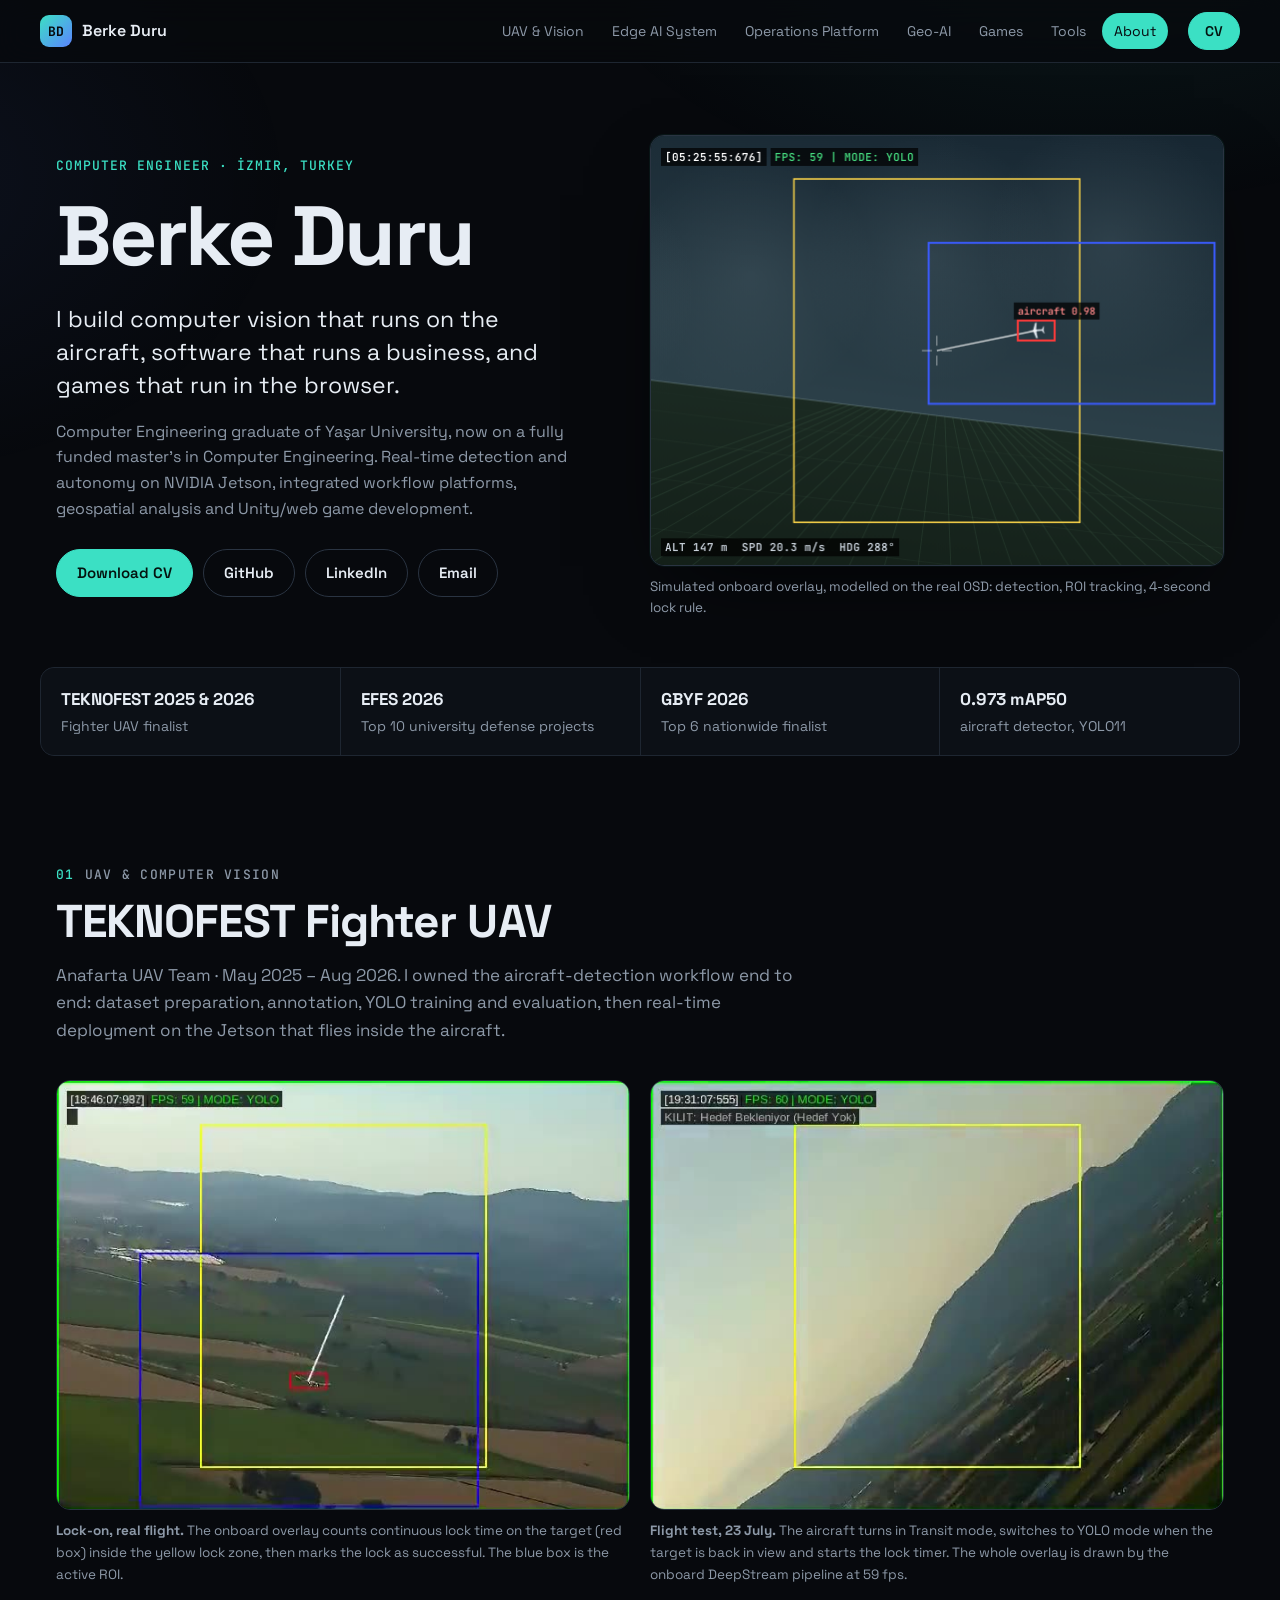
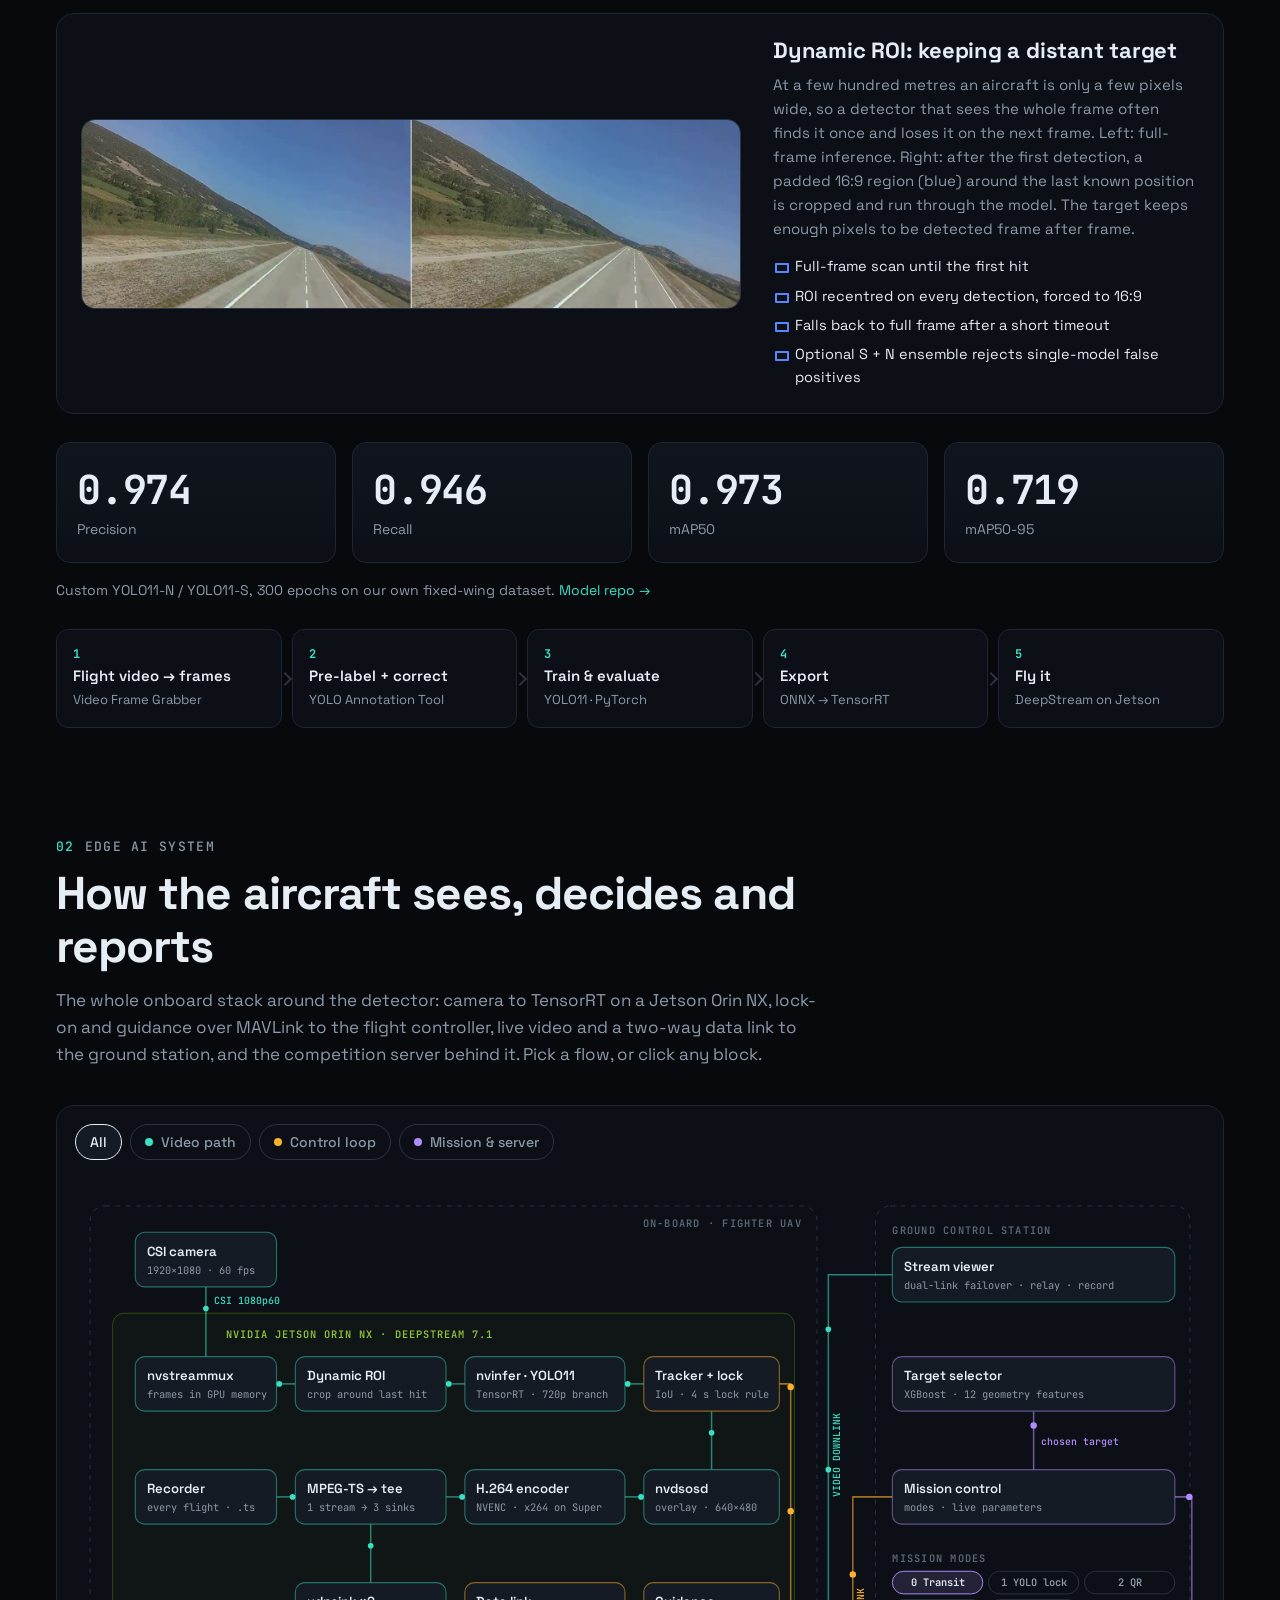
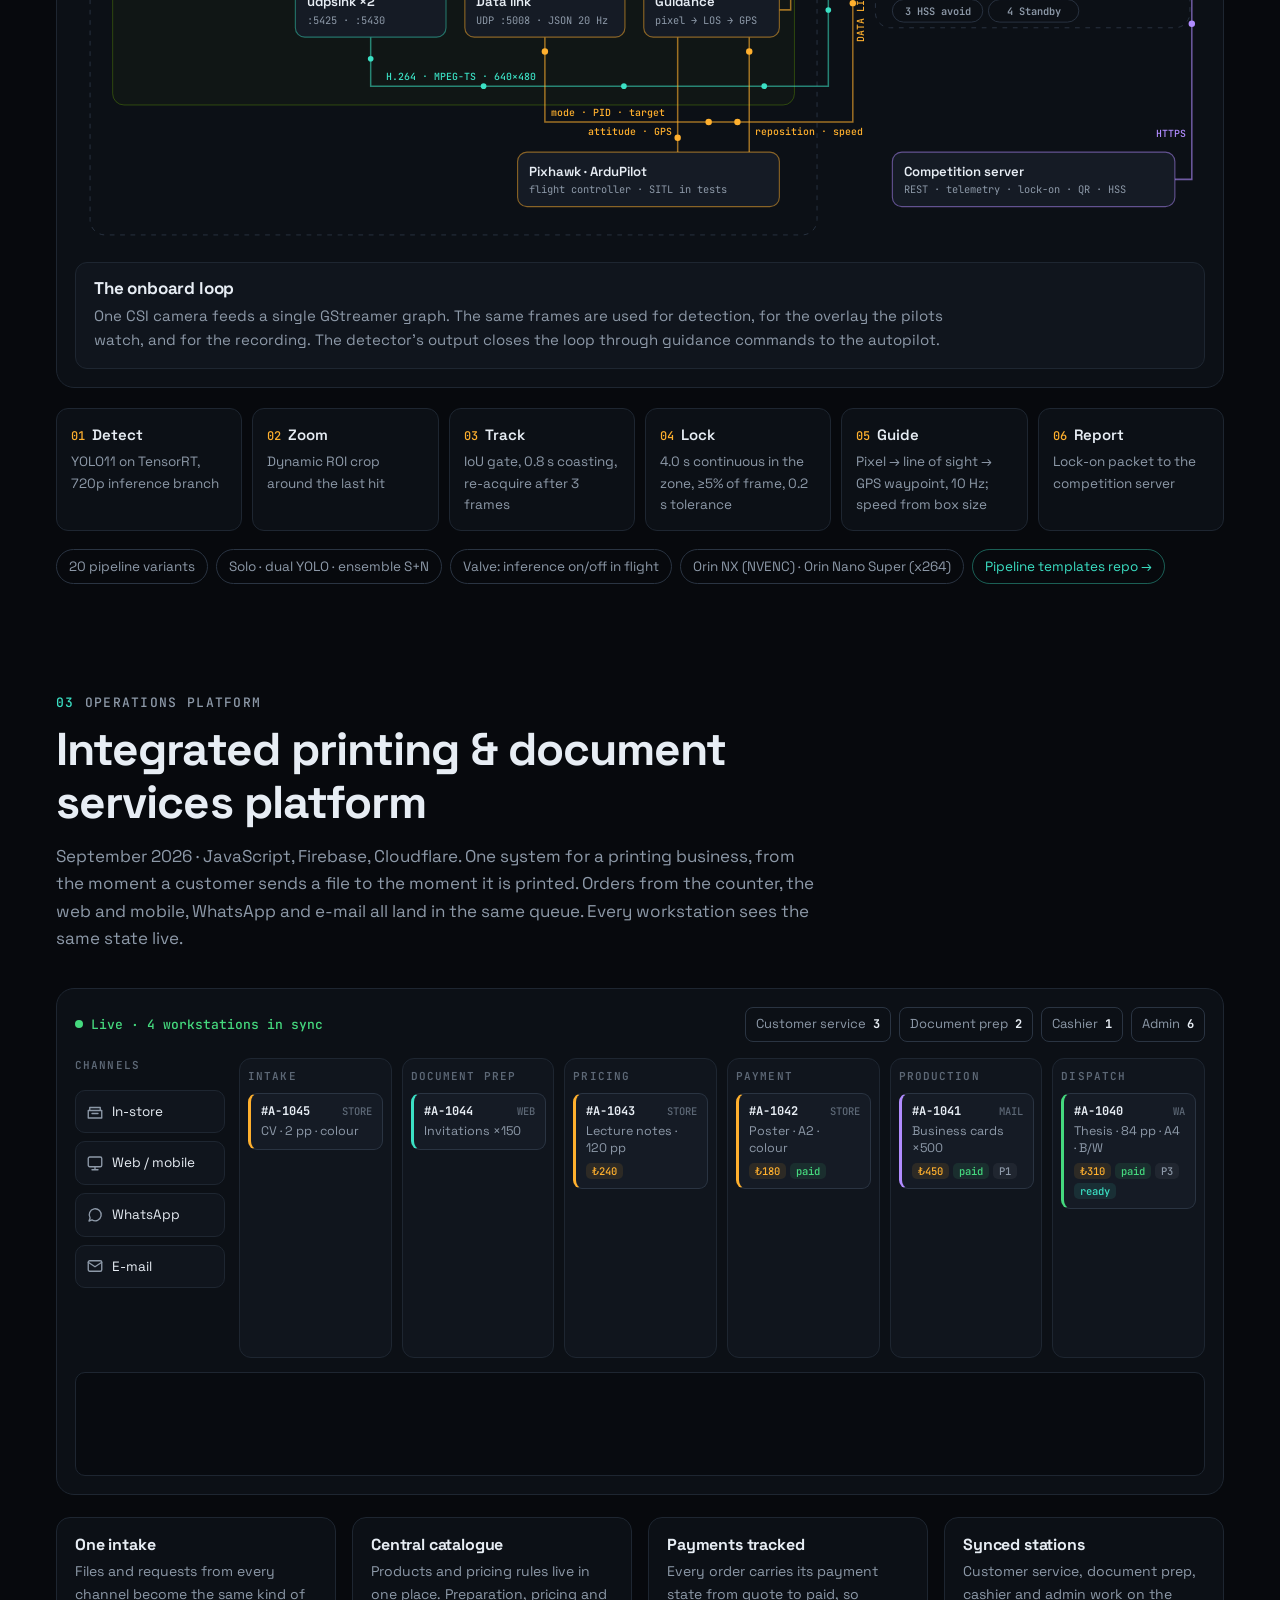
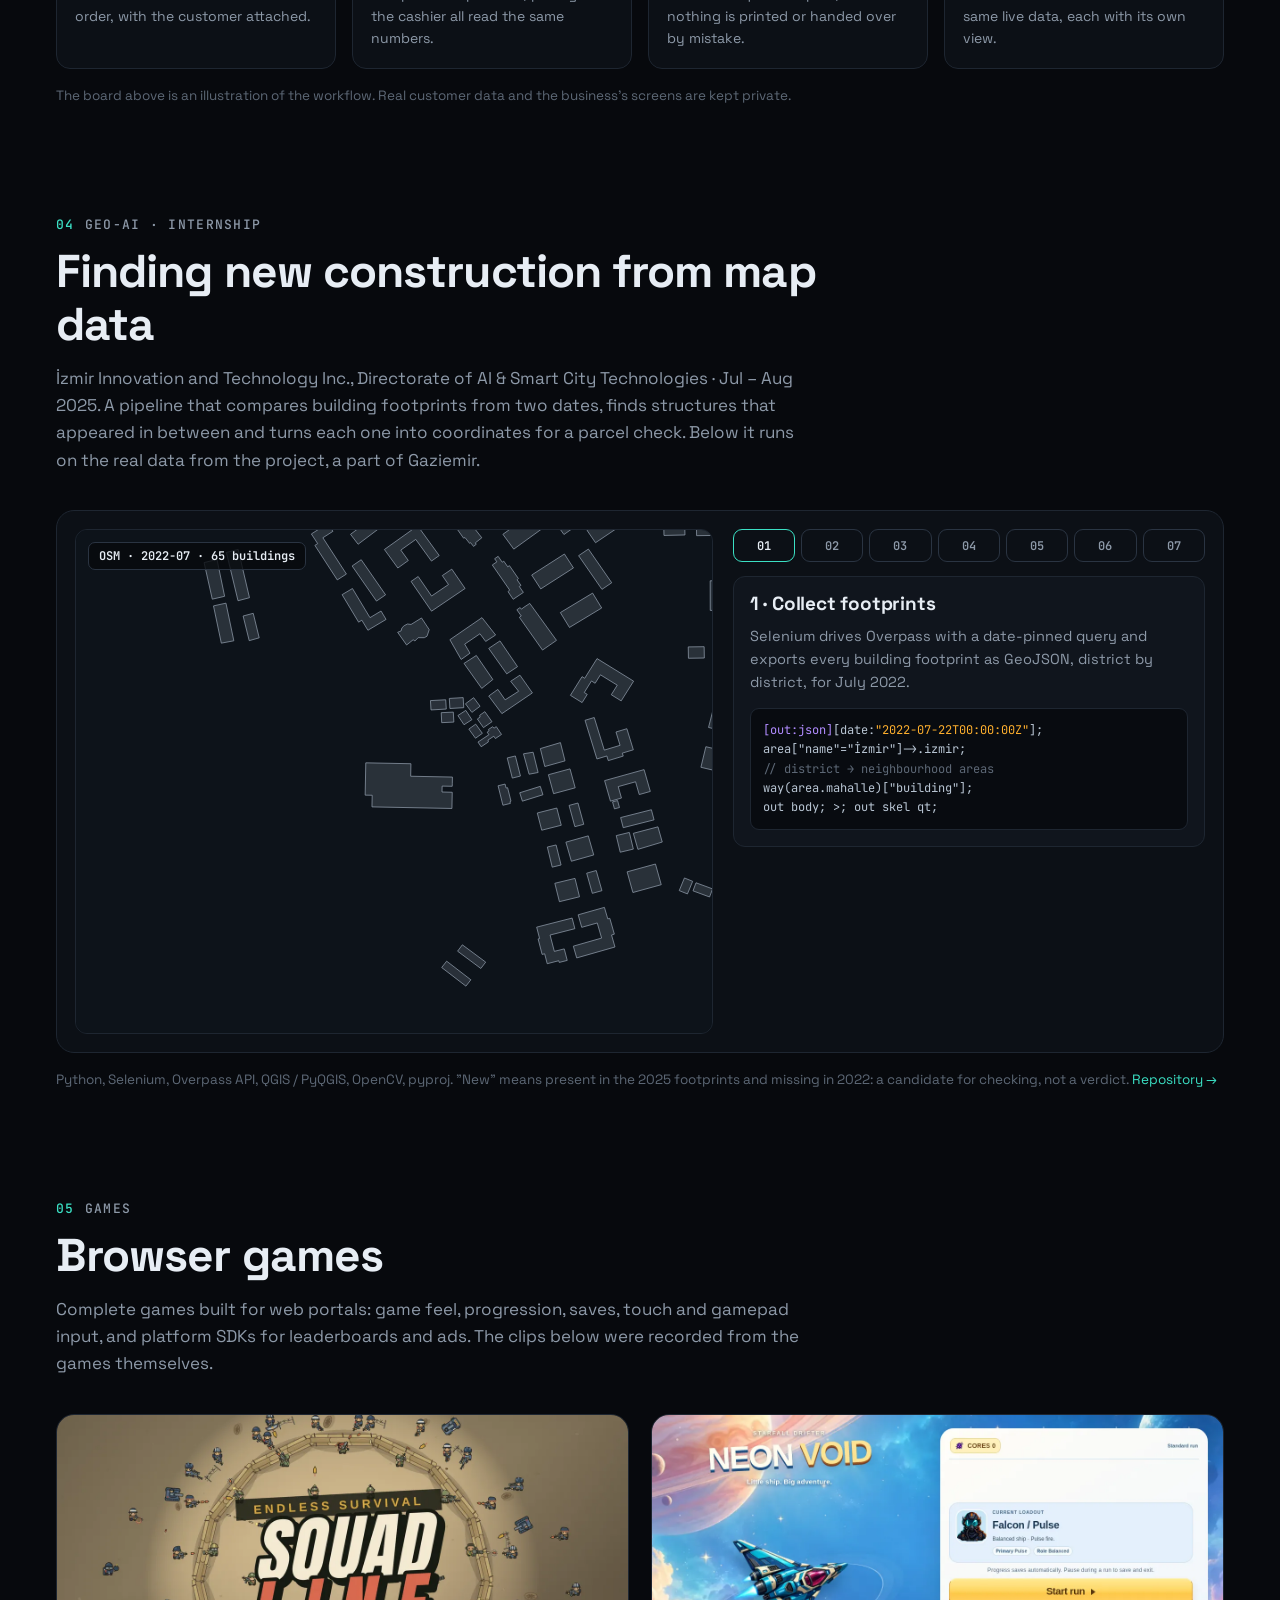
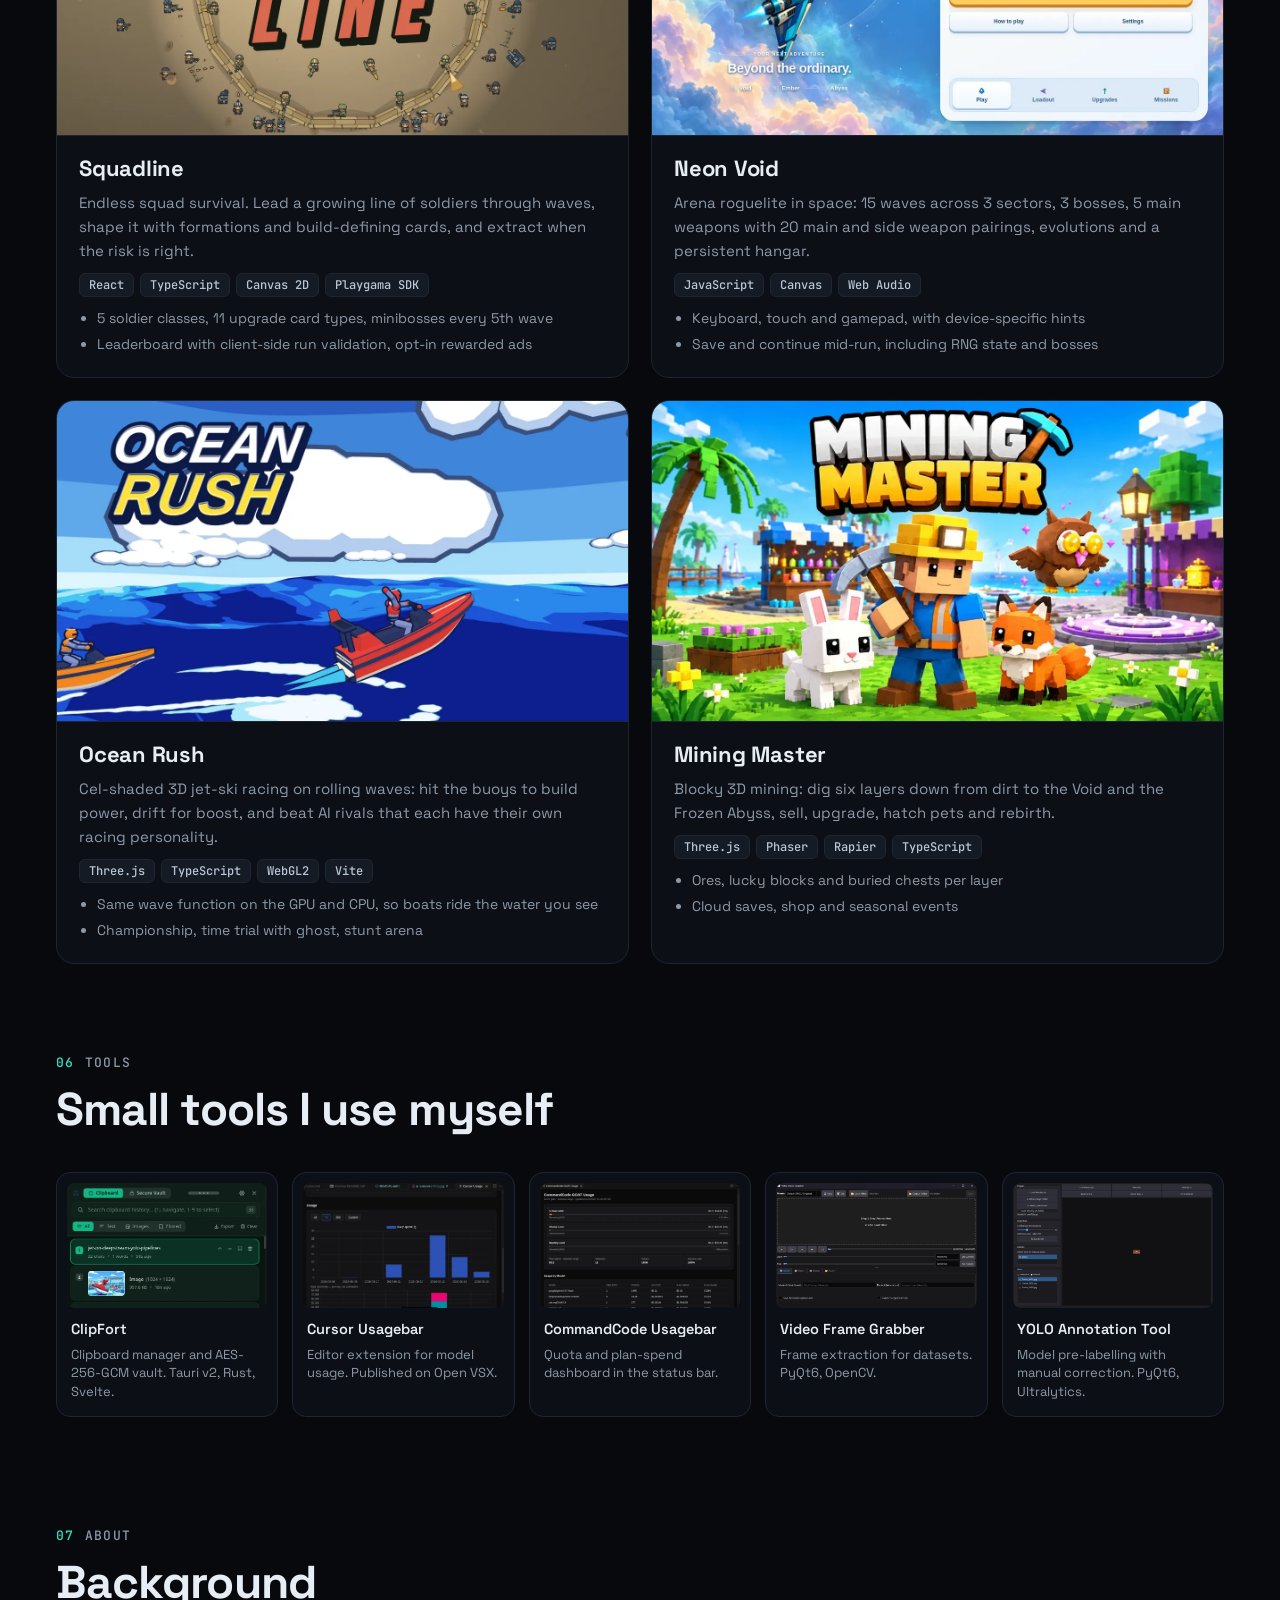
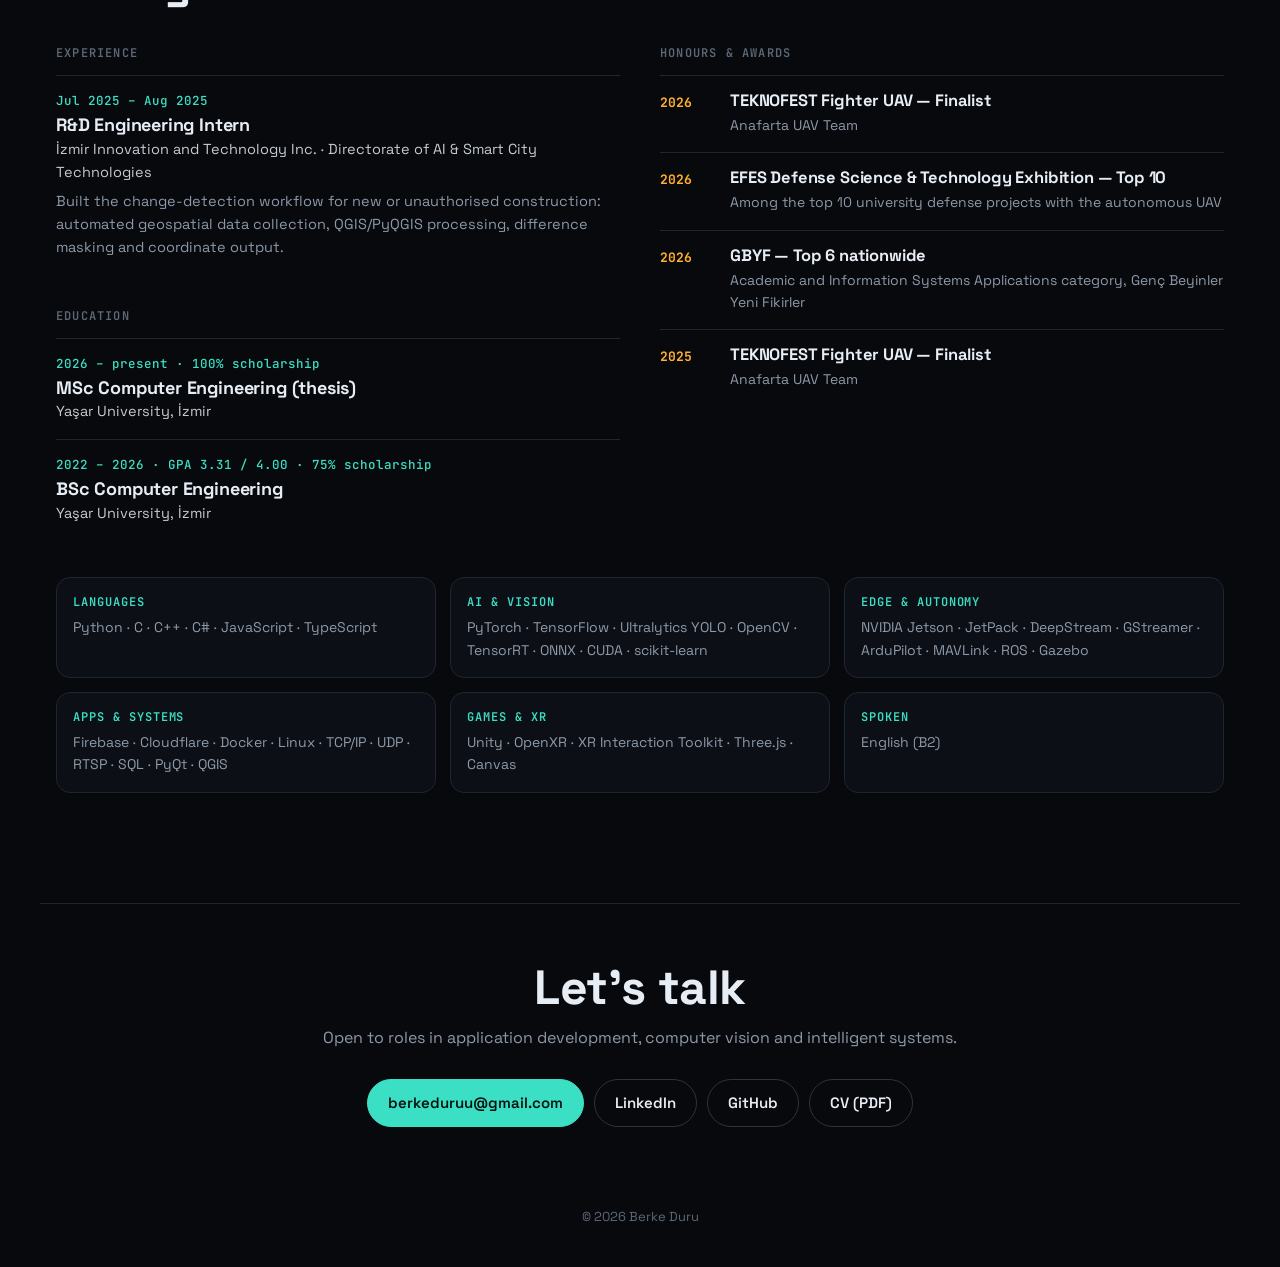
==== index.html @ 47c610d7 "Add portfolio site: UAV vision, edge AI system, operations platform, geo-AI, games Static HTML/CSS/J" ====
<!doctype html>
<html lang="en">
<head>
  <meta charset="utf-8">
  <meta name="viewport" content="width=device-width, initial-scale=1">
  <title>Berke Duru — Computer Engineer</title>
  <meta name="description" content="Portfolio of Berke Duru: computer vision and autonomous UAV systems on NVIDIA Jetson, integrated business software, geospatial AI and web games.">
  <meta property="og:title" content="Berke Duru — Computer Engineer">
  <meta property="og:description" content="Computer vision, autonomous UAV systems, integrated software and games.">
  <meta property="og:image" content="assets/img/og.jpg">
  <link rel="icon" href="assets/img/favicon.svg" type="image/svg+xml">
  <link rel="preconnect" href="https://fonts.googleapis.com">
  <link rel="preconnect" href="https://fonts.gstatic.com" crossorigin>
  <link href="https://fonts.googleapis.com/css2?family=JetBrains+Mono:wght@400;500;700&family=Space+Grotesk:wght@400;500;600;700&display=swap" rel="stylesheet">
  <link rel="stylesheet" href="css/style.css">
</head>
<body>

<header class="topbar">
  <a class="brand" href="#top" aria-label="Berke Duru, back to top"><span class="brand-mark">BD</span><span class="brand-name">Berke Duru</span></a>
  <nav class="topnav" aria-label="Sections">
    <a href="#uav">UAV &amp; Vision</a>
    <a href="#edge">Edge AI System</a>
    <a href="#ops">Operations Platform</a>
    <a href="#geo">Geo-AI</a>
    <a href="#games">Games</a>
    <a href="#tools">Tools</a>
    <a href="#about">About</a>
  </nav>
  <a class="btn btn-small" href="assets/Berke_Duru_CV.pdf" download>CV</a>
</header>

<main id="top">

  <!-- HERO -->
  <section class="hero">
    <div class="hero-text">
      <p class="eyebrow">Computer Engineer · İzmir, Turkey</p>
      <h1>Berke Duru</h1>
      <p class="lede">I build computer vision that runs on the aircraft, software that runs a business, and games that run in the browser.</p>
      <p class="hero-sub">Computer Engineering graduate of Yaşar University, now on a fully funded master's in Computer Engineering. Real-time detection and autonomy on NVIDIA Jetson, integrated workflow platforms, geospatial analysis and Unity/web game development.</p>
      <div class="hero-cta">
        <a class="btn" href="assets/Berke_Duru_CV.pdf" download>Download CV</a>
        <a class="btn btn-ghost" href="https://github.com/berkeduruu" target="_blank" rel="noopener">GitHub</a>
        <a class="btn btn-ghost" href="https://www.linkedin.com/in/berke-duru-940114347/" target="_blank" rel="noopener">LinkedIn</a>
        <a class="btn btn-ghost" href="mailto:berkeduruu@gmail.com">Email</a>
      </div>
    </div>
    <figure class="hero-hud">
      <canvas id="hud" aria-label="Animated simulation of the onboard lock-on overlay: a target aircraft is detected, tracked inside the lock zone for four seconds and confirmed."></canvas>
      <figcaption>Simulated onboard overlay, modelled on the real OSD: detection, ROI tracking, 4-second lock rule.</figcaption>
    </figure>
  </section>

  <ul class="awards-strip" aria-label="Highlights">
    <li><strong>TEKNOFEST 2025 &amp; 2026</strong><span>Fighter UAV finalist</span></li>
    <li><strong>EFES 2026</strong><span>Top 10 university defense projects</span></li>
    <li><strong>GBYF 2026</strong><span>Top 6 nationwide finalist</span></li>
    <li><strong>0.973 mAP50</strong><span>aircraft detector, YOLO11</span></li>
  </ul>

  <!-- 01 UAV -->
  <section id="uav" class="section">
    <div class="section-head">
      <p class="kicker"><span>01</span> UAV &amp; Computer Vision</p>
      <h2>TEKNOFEST Fighter UAV</h2>
      <p class="section-lede">Anafarta UAV Team · May 2025 – Aug 2026. I owned the aircraft-detection workflow end to end: dataset preparation, annotation, YOLO training and evaluation, then real-time deployment on the Jetson that flies inside the aircraft.</p>
    </div>

    <div class="video-pair">
      <figure class="media-card">
        <video class="auto-video" muted loop playsinline preload="none" poster="assets/img/lockon-1-poster.jpg">
          <source src="assets/video/lockon-1.mp4" type="video/mp4">
        </video>
        <figcaption><strong>Lock-on, real flight.</strong> The onboard overlay counts continuous lock time on the target (red box) inside the yellow lock zone, then marks the lock as successful. The blue box is the active ROI.</figcaption>
      </figure>
      <figure class="media-card">
        <video class="auto-video" muted loop playsinline preload="none" poster="assets/img/lockon-2-poster.jpg">
          <source src="assets/video/lockon-2.mp4" type="video/mp4">
        </video>
        <figcaption><strong>Flight test, 23 July.</strong> The aircraft turns in Transit mode, switches to YOLO mode when the target is back in view and starts the lock timer. The whole overlay is drawn by the onboard DeepStream pipeline at 59 fps.</figcaption>
      </figure>
    </div>

    <div class="roi-block">
      <figure class="media-card wide">
        <video class="auto-video" muted loop playsinline preload="none" poster="assets/img/roi-poster.jpg">
          <source src="assets/video/roi.mp4" type="video/mp4">
        </video>
      </figure>
      <div class="roi-text">
        <h3>Dynamic ROI: keeping a distant target</h3>
        <p>At a few hundred metres an aircraft is only a few pixels wide, so a detector that sees the whole frame often finds it once and loses it on the next frame. Left: full-frame inference. Right: after the first detection, a padded 16:9 region (blue) around the last known position is cropped and run through the model. The target keeps enough pixels to be detected frame after frame.</p>
        <ul class="ticks">
          <li>Full-frame scan until the first hit</li>
          <li>ROI recentred on every detection, forced to 16:9</li>
          <li>Falls back to full frame after a short timeout</li>
          <li>Optional S + N ensemble rejects single-model false positives</li>
        </ul>
      </div>
    </div>

    <div class="metrics">
      <div class="metric"><span class="metric-val" data-count="0.974">0.974</span><span class="metric-label">Precision</span></div>
      <div class="metric"><span class="metric-val" data-count="0.946">0.946</span><span class="metric-label">Recall</span></div>
      <div class="metric"><span class="metric-val" data-count="0.973">0.973</span><span class="metric-label">mAP50</span></div>
      <div class="metric"><span class="metric-val" data-count="0.719">0.719</span><span class="metric-label">mAP50-95</span></div>
      <p class="metric-note">Custom YOLO11-N / YOLO11-S, 300 epochs on our own fixed-wing dataset. <a href="https://github.com/berkeduruu/yolo-aircraft-detection" target="_blank" rel="noopener">Model repo →</a></p>
    </div>

    <div class="flowline" aria-label="Dataset to deployment workflow">
      <a class="flow-step" href="https://github.com/berkeduruu/Video-Frame-Grabber" target="_blank" rel="noopener"><span class="flow-n">1</span><span class="flow-t">Flight video → frames</span><span class="flow-s">Video Frame Grabber</span></a>
      <a class="flow-step" href="https://github.com/berkeduruu/yolo-annotation-tool" target="_blank" rel="noopener"><span class="flow-n">2</span><span class="flow-t">Pre-label + correct</span><span class="flow-s">YOLO Annotation Tool</span></a>
      <a class="flow-step" href="https://github.com/berkeduruu/yolo-aircraft-detection" target="_blank" rel="noopener"><span class="flow-n">3</span><span class="flow-t">Train &amp; evaluate</span><span class="flow-s">YOLO11 · PyTorch</span></a>
      <a class="flow-step" href="https://github.com/berkeduruu/yolo-aircraft-detection" target="_blank" rel="noopener"><span class="flow-n">4</span><span class="flow-t">Export</span><span class="flow-s">ONNX → TensorRT</span></a>
      <a class="flow-step" href="https://github.com/berkeduruu/jetson-deepstream-yolo-pipelines" target="_blank" rel="noopener"><span class="flow-n">5</span><span class="flow-t">Fly it</span><span class="flow-s">DeepStream on Jetson</span></a>
    </div>
  </section>

  <!-- 02 EDGE -->
  <section id="edge" class="section">
    <div class="section-head">
      <p class="kicker"><span>02</span> Edge AI System</p>
      <h2>How the aircraft sees, decides and reports</h2>
      <p class="section-lede">The whole onboard stack around the detector: camera to TensorRT on a Jetson Orin NX, lock-on and guidance over MAVLink to the flight controller, live video and a two-way data link to the ground station, and the competition server behind it. Pick a flow, or click any block.</p>
    </div>

    <div class="arch">
      <div class="arch-tabs" role="tablist" aria-label="Highlight a flow">
        <button role="tab" class="is-active" data-flow="all">All</button>
        <button role="tab" data-flow="video"><i class="dot dot-video"></i>Video path</button>
        <button role="tab" data-flow="control"><i class="dot dot-control"></i>Control loop</button>
        <button role="tab" data-flow="mission"><i class="dot dot-mission"></i>Mission &amp; server</button>
      </div>
      <div class="arch-scroll">
        <svg id="arch-svg" viewBox="0 0 1200 720" role="img" aria-label="System architecture diagram of the onboard and ground software"></svg>
      </div>
      <div class="arch-info" aria-live="polite">
        <h3 id="arch-info-title">The onboard loop</h3>
        <p id="arch-info-body">One CSI camera feeds a single GStreamer graph. The same frames are used for detection, for the overlay the pilots watch, and for the recording. The detector's output closes the loop through guidance commands to the autopilot.</p>
      </div>
    </div>

    <ol class="lock-steps">
      <li><span>Detect</span>YOLO11 on TensorRT, 720p inference branch</li>
      <li><span>Zoom</span>Dynamic ROI crop around the last hit</li>
      <li><span>Track</span>IoU gate, 0.8 s coasting, re-acquire after 3 frames</li>
      <li><span>Lock</span>4.0 s continuous in the zone, ≥5% of frame, 0.2 s tolerance</li>
      <li><span>Guide</span>Pixel → line of sight → GPS waypoint, 10 Hz; speed from box size</li>
      <li><span>Report</span>Lock-on packet to the competition server</li>
    </ol>

    <div class="pill-row">
      <span class="pill">20 pipeline variants</span>
      <span class="pill">Solo · dual YOLO · ensemble S+N</span>
      <span class="pill">Valve: inference on/off in flight</span>
      <span class="pill">Orin NX (NVENC) · Orin Nano Super (x264)</span>
      <a class="pill pill-link" href="https://github.com/berkeduruu/jetson-deepstream-yolo-pipelines" target="_blank" rel="noopener">Pipeline templates repo →</a>
    </div>
  </section>

  <!-- 03 OPS -->
  <section id="ops" class="section">
    <div class="section-head">
      <p class="kicker"><span>03</span> Operations Platform</p>
      <h2>Integrated printing &amp; document services platform</h2>
      <p class="section-lede">September 2026 · JavaScript, Firebase, Cloudflare. One system for a printing business, from the moment a customer sends a file to the moment it is printed. Orders from the counter, the web and mobile, WhatsApp and e-mail all land in the same queue. Every workstation sees the same state live.</p>
    </div>

    <div class="ops" id="ops-board">
      <div class="ops-top">
        <div class="ops-live"><i></i>Live · 4 workstations in sync</div>
        <div class="ops-roles">
          <span data-role="service">Customer service <b>0</b></span>
          <span data-role="prep">Document prep <b>0</b></span>
          <span data-role="cashier">Cashier <b>0</b></span>
          <span data-role="admin">Admin <b>0</b></span>
        </div>
      </div>
      <div class="ops-body">
        <div class="ops-channels">
          <p class="ops-col-title">Channels</p>
          <div class="ops-ch" data-ch="counter"><svg viewBox="0 0 24 24" aria-hidden="true"><path d="M3 10h18v10H3zM5 10V6h14v4M8 14h8"/></svg>In-store</div>
          <div class="ops-ch" data-ch="web"><svg viewBox="0 0 24 24" aria-hidden="true"><rect x="3" y="4" width="18" height="13" rx="2"/><path d="M8 21h8M12 17v4"/></svg>Web / mobile</div>
          <div class="ops-ch" data-ch="whatsapp"><svg viewBox="0 0 24 24" aria-hidden="true"><path d="M4 20l1.5-4A8 8 0 1 1 8 18.5z"/></svg>WhatsApp</div>
          <div class="ops-ch" data-ch="email"><svg viewBox="0 0 24 24" aria-hidden="true"><rect x="3" y="5" width="18" height="14" rx="2"/><path d="M3 7l9 6 9-6"/></svg>E-mail</div>
        </div>
        <div class="ops-lanes-scroll">
          <div class="ops-lanes">
            <div class="ops-lane"><p class="ops-col-title">Intake</p><div class="ops-stack"></div></div>
            <div class="ops-lane"><p class="ops-col-title">Document prep</p><div class="ops-stack"></div></div>
            <div class="ops-lane"><p class="ops-col-title">Pricing</p><div class="ops-stack"></div></div>
            <div class="ops-lane"><p class="ops-col-title">Payment</p><div class="ops-stack"></div></div>
            <div class="ops-lane"><p class="ops-col-title">Production</p><div class="ops-stack"></div></div>
            <div class="ops-lane"><p class="ops-col-title">Dispatch</p><div class="ops-stack"></div></div>
          </div>
        </div>
      </div>
      <ul class="ops-log" aria-live="off"></ul>
    </div>

    <div class="feature-grid">
      <div><h3>One intake</h3><p>Files and requests from every channel become the same kind of order, with the customer attached.</p></div>
      <div><h3>Central catalogue</h3><p>Products and pricing rules live in one place. Preparation, pricing and the cashier all read the same numbers.</p></div>
      <div><h3>Payments tracked</h3><p>Every order carries its payment state from quote to paid, so nothing is printed or handed over by mistake.</p></div>
      <div><h3>Synced stations</h3><p>Customer service, document prep, cashier and admin work on the same live data, each with its own view.</p></div>
    </div>
    <p class="fine">The board above is an illustration of the workflow. Real customer data and the business's screens are kept private.</p>
  </section>

  <!-- 04 GEO -->
  <section id="geo" class="section">
    <div class="section-head">
      <p class="kicker"><span>04</span> Geo-AI · Internship</p>
      <h2>Finding new construction from map data</h2>
      <p class="section-lede">İzmir Innovation and Technology Inc., Directorate of AI &amp; Smart City Technologies · Jul – Aug 2025. A pipeline that compares building footprints from two dates, finds structures that appeared in between and turns each one into coordinates for a parcel check. Below it runs on the real data from the project, a part of Gaziemir.</p>
    </div>

    <div class="geo" id="geo-viz">
      <div class="geo-stage">
        <svg id="geo-svg" viewBox="0 0 1000 791" role="img" aria-label="Animated walkthrough of the change detection pipeline on Gaziemir building footprints from 2022 and 2025"></svg>
        <div class="geo-badge" id="geo-badge">OSM · 2022-07</div>
      </div>
      <div class="geo-side">
        <ol class="geo-steps" id="geo-steps"></ol>
        <div class="geo-panel">
          <h3 id="geo-title"></h3>
          <p id="geo-text"></p>
          <pre id="geo-code"></pre>
        </div>
      </div>
    </div>
    <p class="fine">Python, Selenium, Overpass API, QGIS / PyQGIS, OpenCV, pyproj. "New" means present in the 2025 footprints and missing in 2022: a candidate for checking, not a verdict. <a href="https://github.com/berkeduruu/Kacak-Yapi-Izmir" target="_blank" rel="noopener">Repository →</a></p>
  </section>

  <!-- 05 GAMES -->
  <section id="games" class="section">
    <div class="section-head">
      <p class="kicker"><span>05</span> Games</p>
      <h2>Browser games</h2>
      <p class="section-lede">Complete games built for web portals: game feel, progression, saves, touch and gamepad input, and platform SDKs for leaderboards and ads. The clips below were recorded from the games themselves.</p>
    </div>

    <div class="games">
      <article class="game">
        <video class="auto-video" muted loop playsinline preload="none" poster="assets/img/game-squadline.webp"><source src="assets/video/game-squadline.mp4" type="video/mp4"></video>
        <div class="game-body">
          <h3>Squadline</h3>
          <p>Endless squad survival. Lead a growing line of soldiers through waves, shape it with formations and build-defining cards, and extract when the risk is right.</p>
          <ul class="chips"><li>React</li><li>TypeScript</li><li>Canvas 2D</li><li>Playgama SDK</li></ul>
          <ul class="game-points"><li>5 soldier classes, 11 upgrade card types, minibosses every 5th wave</li><li>Leaderboard with client-side run validation, opt-in rewarded ads</li></ul>
        </div>
      </article>
      <article class="game">
        <video class="auto-video" muted loop playsinline preload="none" poster="assets/img/game-neonvoid.webp"><source src="assets/video/game-neonvoid.mp4" type="video/mp4"></video>
        <div class="game-body">
          <h3>Neon Void</h3>
          <p>Arena roguelite in space: 15 waves across 3 sectors, 3 bosses, 5 main weapons with 20 main and side weapon pairings, evolutions and a persistent hangar.</p>
          <ul class="chips"><li>JavaScript</li><li>Canvas</li><li>Web Audio</li></ul>
          <ul class="game-points"><li>Keyboard, touch and gamepad, with device-specific hints</li><li>Save and continue mid-run, including RNG state and bosses</li></ul>
        </div>
      </article>
      <article class="game">
        <video class="auto-video" muted loop playsinline preload="none" poster="assets/img/game-jetrush.webp"><source src="assets/video/game-jetrush.mp4" type="video/mp4"></video>
        <div class="game-body">
          <h3>Ocean Rush</h3>
          <p>Cel-shaded 3D jet-ski racing on rolling waves: hit the buoys to build power, drift for boost, and beat AI rivals that each have their own racing personality.</p>
          <ul class="chips"><li>Three.js</li><li>TypeScript</li><li>WebGL2</li><li>Vite</li></ul>
          <ul class="game-points"><li>Same wave function on the GPU and CPU, so boats ride the water you see</li><li>Championship, time trial with ghost, stunt arena</li></ul>
        </div>
      </article>
      <article class="game">
        <video class="auto-video" muted loop playsinline preload="none" poster="assets/img/game-mining.webp"><source src="assets/video/game-mining.mp4" type="video/mp4"></video>
        <div class="game-body">
          <h3>Mining Master</h3>
          <p>Blocky 3D mining: dig six layers down from dirt to the Void and the Frozen Abyss, sell, upgrade, hatch pets and rebirth.</p>
          <ul class="chips"><li>Three.js</li><li>Phaser</li><li>Rapier</li><li>TypeScript</li></ul>
          <ul class="game-points"><li>Ores, lucky blocks and buried chests per layer</li><li>Cloud saves, shop and seasonal events</li></ul>
        </div>
      </article>
    </div>
  </section>

  <!-- 06 TOOLS -->
  <section id="tools" class="section section-tight">
    <div class="section-head">
      <p class="kicker"><span>06</span> Tools</p>
      <h2>Small tools I use myself</h2>
    </div>
    <div class="tools">
      <a class="tool" href="https://github.com/berkeduruu/clipfort" target="_blank" rel="noopener"><img src="assets/img/tool-clipfort.webp" alt="ClipFort clipboard history window" loading="lazy" width="518" height="457"><span class="tool-name">ClipFort</span><span class="tool-desc">Clipboard manager and AES-256-GCM vault. Tauri v2, Rust, Svelte.</span></a>
      <a class="tool" href="https://github.com/berkeduruu/Cursor-Usagebar" target="_blank" rel="noopener"><img src="assets/img/tool-cursor.webp" alt="Cursor Usagebar dashboard charts" loading="lazy" width="858" height="740"><span class="tool-name">Cursor Usagebar</span><span class="tool-desc">Editor extension for model usage. Published on Open VSX.</span></a>
      <a class="tool" href="https://github.com/berkeduruu/CommandCode-Usagebar" target="_blank" rel="noopener"><img src="assets/img/tool-commandcode.webp" alt="CommandCode Usagebar dashboard" loading="lazy" width="1024" height="753"><span class="tool-name">CommandCode Usagebar</span><span class="tool-desc">Quota and plan-spend dashboard in the status bar.</span></a>
      <a class="tool" href="https://github.com/berkeduruu/Video-Frame-Grabber" target="_blank" rel="noopener"><img src="assets/img/tool-framegrabber.webp" alt="Video Frame Grabber application window" loading="lazy" width="1271" height="1067"><span class="tool-name">Video Frame Grabber</span><span class="tool-desc">Frame extraction for datasets. PyQt6, OpenCV.</span></a>
      <a class="tool" href="https://github.com/berkeduruu/yolo-annotation-tool" target="_blank" rel="noopener"><img src="assets/img/tool-annotator.webp" alt="YOLO Annotation Tool interface" loading="lazy" width="1280" height="820"><span class="tool-name">YOLO Annotation Tool</span><span class="tool-desc">Model pre-labelling with manual correction. PyQt6, Ultralytics.</span></a>
    </div>
  </section>

  <!-- 07 ABOUT -->
  <section id="about" class="section">
    <div class="section-head">
      <p class="kicker"><span>07</span> About</p>
      <h2>Background</h2>
    </div>
    <div class="about-grid">
      <div class="about-col">
        <h3 class="col-title">Experience</h3>
        <div class="entry">
          <p class="entry-meta">Jul 2025 – Aug 2025</p>
          <h4>R&amp;D Engineering Intern</h4>
          <p class="entry-org">İzmir Innovation and Technology Inc. · Directorate of AI &amp; Smart City Technologies</p>
          <p>Built the change-detection workflow for new or unauthorised construction: automated geospatial data collection, QGIS/PyQGIS processing, difference masking and coordinate output.</p>
        </div>
        <h3 class="col-title">Education</h3>
        <div class="entry">
          <p class="entry-meta">2026 – present · 100% scholarship</p>
          <h4>MSc Computer Engineering (thesis)</h4>
          <p class="entry-org">Yaşar University, İzmir</p>
        </div>
        <div class="entry">
          <p class="entry-meta">2022 – 2026 · GPA 3.31 / 4.00 · 75% scholarship</p>
          <h4>BSc Computer Engineering</h4>
          <p class="entry-org">Yaşar University, İzmir</p>
        </div>
      </div>
      <div class="about-col">
        <h3 class="col-title">Honours &amp; awards</h3>
        <ol class="timeline">
          <li><span class="tl-year">2026</span><div><h4>TEKNOFEST Fighter UAV — Finalist</h4><p>Anafarta UAV Team</p></div></li>
          <li><span class="tl-year">2026</span><div><h4>EFES Defense Science &amp; Technology Exhibition — Top 10</h4><p>Among the top 10 university defense projects with the autonomous UAV</p></div></li>
          <li><span class="tl-year">2026</span><div><h4>GBYF — Top 6 nationwide</h4><p>Academic and Information Systems Applications category, Genç Beyinler Yeni Fikirler</p></div></li>
          <li><span class="tl-year">2025</span><div><h4>TEKNOFEST Fighter UAV — Finalist</h4><p>Anafarta UAV Team</p></div></li>
        </ol>
      </div>
    </div>
    <div class="skills">
      <div><h4>Languages</h4><p>Python · C · C++ · C# · JavaScript · TypeScript</p></div>
      <div><h4>AI &amp; vision</h4><p>PyTorch · TensorFlow · Ultralytics YOLO · OpenCV · TensorRT · ONNX · CUDA · scikit-learn</p></div>
      <div><h4>Edge &amp; autonomy</h4><p>NVIDIA Jetson · JetPack · DeepStream · GStreamer · ArduPilot · MAVLink · ROS · Gazebo</p></div>
      <div><h4>Apps &amp; systems</h4><p>Firebase · Cloudflare · Docker · Linux · TCP/IP · UDP · RTSP · SQL · PyQt · QGIS</p></div>
      <div><h4>Games &amp; XR</h4><p>Unity · OpenXR · XR Interaction Toolkit · Three.js · Canvas</p></div>
      <div><h4>Spoken</h4><p>English (B2)</p></div>
    </div>
  </section>

  <section class="contact" id="contact">
    <h2>Let's talk</h2>
    <p>Open to roles in application development, computer vision and intelligent systems.</p>
    <div class="hero-cta">
      <a class="btn" href="mailto:berkeduruu@gmail.com">berkeduruu@gmail.com</a>
      <a class="btn btn-ghost" href="https://www.linkedin.com/in/berke-duru-940114347/" target="_blank" rel="noopener">LinkedIn</a>
      <a class="btn btn-ghost" href="https://github.com/berkeduruu" target="_blank" rel="noopener">GitHub</a>
      <a class="btn btn-ghost" href="assets/Berke_Duru_CV.pdf" download>CV (PDF)</a>
    </div>
  </section>
</main>

<footer class="footer">© 2026 Berke Duru</footer>

<script src="js/main.js" defer></script>
<script src="js/hud.js" defer></script>
<script src="js/arch.js" defer></script>
<script src="js/ops.js" defer></script>
<script src="js/geo.js" defer></script>
</body>
</html>
---- css/style.css ----
:root {
  --bg: #07090d;
  --bg-2: #0c1016;
  --panel: #10151d;
  --panel-2: #151b25;
  --line: #1e2631;
  --line-2: #2a3442;
  --text: #e7edf4;
  --muted: #8d99a8;
  --dim: #5d6876;
  --cyan: #3be0c4;
  --amber: #ffb02e;
  --red: #ff4d5e;
  --blue: #5b84ff;
  --green: #45d97e;
  --violet: #b18cff;
  --radius: 14px;
  --maxw: 1200px;
  --font: "Space Grotesk", system-ui, -apple-system, "Segoe UI", sans-serif;
  --mono: "JetBrains Mono", ui-monospace, SFMono-Regular, Menlo, monospace;
}

* { box-sizing: border-box; }
html { scroll-behavior: smooth; scroll-padding-top: 76px; }
body {
  margin: 0;
  background: var(--bg);
  color: var(--text);
  font: 16px/1.6 var(--font);
  -webkit-font-smoothing: antialiased;
  overflow-x: hidden;
}
body::before {
  content: "";
  position: fixed;
  inset: 0;
  pointer-events: none;
  background:
    radial-gradient(900px 500px at 85% -10%, rgba(59, 224, 196, .08), transparent 60%),
    radial-gradient(700px 500px at -10% 20%, rgba(91, 132, 255, .07), transparent 60%);
  z-index: -1;
}
img, video, canvas, svg { display: block; max-width: 100%; }
a { color: var(--cyan); text-decoration: none; }
a:hover { text-decoration: underline; }
h1, h2, h3, h4 { margin: 0; line-height: 1.15; letter-spacing: -.01em; }
p { margin: 0; }
:focus-visible { outline: 2px solid var(--cyan); outline-offset: 3px; border-radius: 6px; }

/* ---------- top bar ---------- */
.topbar {
  position: sticky;
  top: 0;
  z-index: 50;
  display: flex;
  align-items: center;
  gap: 20px;
  padding: 12px max(16px, calc((100vw - var(--maxw)) / 2));
  background: rgba(7, 9, 13, .78);
  backdrop-filter: blur(14px);
  -webkit-backdrop-filter: blur(14px);
  border-bottom: 1px solid var(--line);
}
.brand { display: flex; align-items: center; gap: 10px; color: var(--text); font-weight: 600; white-space: nowrap; }
.brand:hover { text-decoration: none; }
.brand-mark {
  display: grid; place-items: center;
  width: 32px; height: 32px; border-radius: 9px;
  font: 700 13px var(--mono);
  color: var(--bg);
  background: linear-gradient(135deg, var(--cyan), var(--blue));
}
.topnav { display: flex; gap: 4px; margin-left: auto; overflow-x: auto; scrollbar-width: none; }
.topnav::-webkit-scrollbar { display: none; }
.topnav a {
  padding: 7px 12px;
  border-radius: 999px;
  color: var(--muted);
  font-size: 14px;
  white-space: nowrap;
  transition: color .2s, background .2s;
}
.topnav a:hover { color: var(--text); text-decoration: none; background: var(--panel); }
.topnav a.is-active { color: var(--bg); background: var(--cyan); }

.btn {
  display: inline-flex; align-items: center; justify-content: center;
  padding: 11px 20px;
  border-radius: 999px;
  border: 1px solid var(--cyan);
  background: var(--cyan);
  color: #04130f;
  font-weight: 600;
  font-size: 15px;
  white-space: nowrap;
  transition: transform .15s, box-shadow .2s, background .2s;
}
.btn:hover { text-decoration: none; transform: translateY(-1px); box-shadow: 0 6px 24px rgba(59, 224, 196, .25); }
.btn-ghost { background: transparent; color: var(--text); border-color: var(--line-2); }
.btn-ghost:hover { border-color: var(--cyan); box-shadow: none; }
.btn-small { padding: 7px 16px; font-size: 14px; }

/* ---------- hero ---------- */
.hero {
  display: grid;
  grid-template-columns: 1fr 1.05fr;
  gap: 48px;
  align-items: center;
  max-width: var(--maxw);
  margin: 0 auto;
  padding: 72px 16px 40px;
}
.eyebrow { font: 500 13px var(--mono); color: var(--cyan); letter-spacing: .08em; text-transform: uppercase; }
.hero h1 { font-size: clamp(44px, 7vw, 84px); font-weight: 700; margin: 14px 0 18px; letter-spacing: -.03em; }
.lede { font-size: clamp(19px, 2.2vw, 23px); line-height: 1.45; color: var(--text); max-width: 34ch; }
.hero-sub { margin-top: 16px; color: var(--muted); max-width: 52ch; }
.hero-cta { display: flex; flex-wrap: wrap; gap: 10px; margin-top: 28px; }
.hero-hud { margin: 0; }
.hero-hud canvas {
  width: 100%;
  aspect-ratio: 4 / 3;
  border-radius: var(--radius);
  border: 1px solid var(--line-2);
  background: #0b1218;
  box-shadow: 0 30px 80px -30px rgba(0, 0, 0, .8), 0 0 0 1px rgba(59, 224, 196, .06);
}
.hero-hud figcaption, .media-card figcaption { margin-top: 10px; font-size: 13.5px; color: var(--muted); }

.awards-strip {
  list-style: none;
  display: grid;
  grid-template-columns: repeat(4, 1fr);
  gap: 1px;
  max-width: var(--maxw);
  margin: 8px auto 0;
  padding: 0;
  background: var(--line);
  border: 1px solid var(--line);
  border-radius: var(--radius);
  overflow: hidden;
}
.awards-strip li { background: var(--bg-2); padding: 18px 20px; display: flex; flex-direction: column; gap: 2px; }
.awards-strip strong { font-size: 17px; }
.awards-strip span { color: var(--muted); font-size: 14px; }

/* ---------- sections ---------- */
.section { max-width: var(--maxw); margin: 0 auto; padding: 110px 16px 0; }
.section-tight { padding-top: 90px; }
.section-head { max-width: 760px; margin-bottom: 36px; }
.kicker { font: 500 13px var(--mono); color: var(--muted); letter-spacing: .1em; text-transform: uppercase; display: flex; gap: 10px; align-items: center; }
.kicker span { color: var(--cyan); }
.section h2 { font-size: clamp(30px, 4.2vw, 46px); margin: 12px 0 14px; letter-spacing: -.02em; }
.section-lede { color: var(--muted); font-size: 17px; }
.fine { margin-top: 16px; font-size: 13.5px; color: var(--dim); }

.media-card { margin: 0; }
.media-card video {
  width: 100%;
  border-radius: var(--radius);
  border: 1px solid var(--line-2);
  background: #000;
}
.video-pair { display: grid; grid-template-columns: 1fr 1fr; gap: 20px; }
.video-pair video { aspect-ratio: 4 / 3; object-fit: cover; }

.roi-block {
  display: grid;
  grid-template-columns: 1.55fr 1fr;
  gap: 32px;
  align-items: center;
  margin-top: 28px;
  padding: 24px;
  border: 1px solid var(--line);
  border-radius: calc(var(--radius) + 4px);
  background: var(--bg-2);
}
.roi-block video { aspect-ratio: 1600 / 460; object-fit: cover; }
.roi-text h3 { font-size: 22px; margin-bottom: 10px; }
.roi-text p { color: var(--muted); font-size: 15px; }
.ticks { list-style: none; padding: 0; margin: 14px 0 0; display: grid; gap: 6px; font-size: 14.5px; }
.ticks li { padding-left: 22px; position: relative; }
.ticks li::before { content: ""; position: absolute; left: 2px; top: .55em; width: 10px; height: 6px; border: 2px solid var(--blue); border-radius: 1px; }

.metrics {
  display: grid;
  grid-template-columns: repeat(4, 1fr);
  gap: 16px;
  margin-top: 28px;
}
.metric {
  padding: 20px;
  border: 1px solid var(--line);
  border-radius: var(--radius);
  background: linear-gradient(180deg, var(--panel), var(--bg-2));
}
.metric-val { display: block; font: 700 clamp(28px, 3.6vw, 40px) var(--mono); color: var(--text); letter-spacing: -.03em; }
.metric-label { color: var(--muted); font-size: 14px; }
.metric-note { grid-column: 1 / -1; color: var(--muted); font-size: 14px; }

.flowline {
  display: grid;
  grid-template-columns: repeat(5, 1fr);
  gap: 10px;
  margin-top: 28px;
  counter-reset: flow;
}
.flow-step {
  position: relative;
  display: flex; flex-direction: column; gap: 2px;
  padding: 16px;
  border: 1px solid var(--line);
  border-radius: 12px;
  background: var(--bg-2);
  color: var(--text);
  transition: border-color .2s, transform .2s;
}
.flow-step:hover { text-decoration: none; border-color: var(--cyan); transform: translateY(-2px); }
.flow-step:not(:last-child)::after {
  content: "";
  position: absolute; right: -9px; top: 50%;
  width: 8px; height: 8px;
  border-top: 2px solid var(--line-2); border-right: 2px solid var(--line-2);
  transform: translateY(-50%) rotate(45deg);
}
.flow-n { font: 700 12px var(--mono); color: var(--cyan); }
.flow-t { font-weight: 600; font-size: 15px; }
.flow-s { color: var(--muted); font-size: 13px; }

/* ---------- architecture ---------- */
.arch {
  border: 1px solid var(--line);
  border-radius: calc(var(--radius) + 4px);
  background: var(--bg-2);
  padding: 18px;
}
.arch-tabs { display: flex; flex-wrap: wrap; gap: 8px; margin-bottom: 12px; }
.arch-tabs button {
  display: inline-flex; align-items: center; gap: 8px;
  padding: 8px 14px;
  border-radius: 999px;
  border: 1px solid var(--line-2);
  background: transparent;
  color: var(--muted);
  font: 500 14px var(--font);
  cursor: pointer;
}
.arch-tabs button.is-active { color: var(--text); border-color: var(--text); background: var(--panel-2); }
.dot { width: 8px; height: 8px; border-radius: 50%; display: inline-block; }
.dot-video { background: var(--cyan); }
.dot-control { background: var(--amber); }
.dot-mission { background: var(--violet); }
.arch-scroll { overflow-x: auto; scrollbar-width: thin; }
#arch-svg { width: 100%; min-width: 860px; height: auto; }
.arch-info { margin-top: 12px; padding: 16px 18px; border-radius: 12px; background: var(--panel); border: 1px solid var(--line); min-height: 104px; }
.arch-info h3 { font-size: 17px; margin-bottom: 6px; }
.arch-info p { color: var(--muted); font-size: 15px; max-width: 90ch; }

/* svg pieces */
.a-frame { fill: none; stroke: var(--line-2); stroke-dasharray: 5 6; }
.a-frame-label { font: 600 11px var(--mono); fill: var(--dim); letter-spacing: .12em; }
.a-jetson { fill: rgba(118, 185, 0, .035); stroke: rgba(118, 185, 0, .35); }
.a-jetson-label { font: 600 11px var(--mono); fill: #8fc23a; letter-spacing: .1em; }
.a-node { cursor: pointer; }
.a-node rect { fill: var(--panel-2); stroke: var(--line-2); stroke-width: 1.2; transition: stroke .2s, fill .2s; }
.a-node:hover rect, .a-node.is-selected rect { stroke: var(--text); fill: #1a2230; }
.a-node .t { font: 600 14px var(--font); fill: var(--text); }
.a-node .s { font: 400 11px var(--mono); fill: var(--muted); }
.a-node.g-video rect { stroke: rgba(59, 224, 196, .45); }
.a-node.g-control rect { stroke: rgba(255, 176, 46, .5); }
.a-node.g-mission rect { stroke: rgba(177, 140, 255, .5); }
.a-edge { fill: none; stroke-width: 1.6; transition: opacity .3s; }
.a-edge.f-video { stroke: rgba(59, 224, 196, .55); }
.a-edge.f-control { stroke: rgba(255, 176, 46, .6); }
.a-edge.f-mission { stroke: rgba(177, 140, 255, .6); }
.a-label { font: 500 10.5px var(--mono); transition: opacity .3s; }
.a-label.f-video { fill: var(--cyan); }
.a-label.f-control { fill: var(--amber); }
.a-label.f-mission { fill: var(--violet); }
.a-packet { transition: opacity .3s; }
.arch[data-flow="video"] .f-control, .arch[data-flow="video"] .f-mission,
.arch[data-flow="control"] .f-video, .arch[data-flow="control"] .f-mission,
.arch[data-flow="mission"] .f-video, .arch[data-flow="mission"] .f-control { opacity: .08; }
.arch[data-flow="video"] .a-node:not(.g-video) { opacity: .35; }
.arch[data-flow="control"] .a-node:not(.g-control) { opacity: .35; }
.arch[data-flow="mission"] .a-node:not(.g-mission) { opacity: .35; }
.a-node { transition: opacity .3s; }
.a-mode { font: 600 11px var(--mono); }

.lock-steps {
  list-style: none;
  counter-reset: s;
  display: grid;
  grid-template-columns: repeat(6, 1fr);
  gap: 10px;
  padding: 0;
  margin: 20px 0 0;
}
.lock-steps li {
  counter-increment: s;
  padding: 14px;
  border-radius: 12px;
  border: 1px solid var(--line);
  background: var(--bg-2);
  font-size: 13.5px;
  color: var(--muted);
}
.lock-steps li span { display: block; color: var(--text); font-weight: 600; font-size: 15px; margin-bottom: 4px; }
.lock-steps li span::before { content: counter(s, decimal-leading-zero) " "; font: 500 12px var(--mono); color: var(--amber); }

.pill-row { display: flex; flex-wrap: wrap; gap: 8px; margin-top: 18px; }
.pill { padding: 6px 12px; border-radius: 999px; border: 1px solid var(--line-2); font-size: 13.5px; color: var(--muted); }
.pill-link { color: var(--cyan); border-color: rgba(59, 224, 196, .4); }

/* ---------- ops board ---------- */
.ops {
  border: 1px solid var(--line);
  border-radius: calc(var(--radius) + 4px);
  background: var(--bg-2);
  padding: 18px;
  overflow: hidden;
}
.ops-top { display: flex; flex-wrap: wrap; gap: 12px; align-items: center; justify-content: space-between; margin-bottom: 16px; }
.ops-live { font: 500 13px var(--mono); color: var(--green); display: flex; align-items: center; gap: 8px; }
.ops-live i { width: 8px; height: 8px; border-radius: 50%; background: var(--green); box-shadow: 0 0 0 0 rgba(69, 217, 126, .6); animation: live 1.8s infinite; }
@keyframes live { 70% { box-shadow: 0 0 0 8px rgba(69, 217, 126, 0); } 100% { box-shadow: 0 0 0 0 rgba(69, 217, 126, 0); } }
.ops-roles { display: flex; flex-wrap: wrap; gap: 8px; }
.ops-roles span {
  font-size: 13px;
  padding: 6px 10px;
  border-radius: 8px;
  border: 1px solid var(--line-2);
  color: var(--muted);
  transition: border-color .3s, color .3s, background .3s;
}
.ops-roles b { font: 700 12px var(--mono); color: var(--text); margin-left: 4px; }
.ops-roles span.flash { border-color: var(--green); color: var(--text); background: rgba(69, 217, 126, .08); }
.ops-body { display: grid; grid-template-columns: 150px 1fr; gap: 14px; }
.ops-col-title { font: 600 11px var(--mono); color: var(--dim); text-transform: uppercase; letter-spacing: .1em; margin-bottom: 10px; }
.ops-channels { display: flex; flex-direction: column; gap: 8px; }
.ops-ch {
  display: flex; align-items: center; gap: 8px;
  padding: 10px;
  border-radius: 10px;
  border: 1px solid var(--line);
  background: var(--panel);
  font-size: 13.5px;
  transition: border-color .3s, box-shadow .3s;
}
.ops-ch svg { width: 18px; height: 18px; flex: none; fill: none; stroke: var(--muted); stroke-width: 1.8; stroke-linejoin: round; stroke-linecap: round; }
.ops-ch.ping { border-color: var(--cyan); box-shadow: 0 0 0 3px rgba(59, 224, 196, .12); }
.ops-lanes-scroll { overflow-x: auto; scrollbar-width: thin; }
.ops-lanes { display: grid; grid-template-columns: repeat(6, minmax(118px, 1fr)); gap: 10px; min-width: 740px; }
.ops-lane { background: var(--panel); border: 1px solid var(--line); border-radius: 12px; padding: 10px 8px; min-height: 300px; }
.ops-stack { display: flex; flex-direction: column; gap: 8px; }
.ticket {
  padding: 9px 10px;
  border-radius: 9px;
  background: var(--panel-2);
  border: 1px solid var(--line-2);
  border-left: 3px solid var(--cyan);
  font-size: 12.5px;
  line-height: 1.35;
  will-change: transform;
}
.ticket .id { font: 700 12px var(--mono); }
.ticket .ch { color: var(--dim); font: 500 10.5px var(--mono); float: right; margin-top: 1px; }
.ticket .job { color: var(--muted); display: block; margin-top: 3px; }
.ticket .tags { display: flex; flex-wrap: wrap; gap: 4px; margin-top: 6px; }
.ticket .tags i { font: 500 10.5px var(--mono); font-style: normal; padding: 1px 6px; border-radius: 5px; background: rgba(255, 255, 255, .05); color: var(--muted); }
.ticket .tags i.paid { color: var(--green); background: rgba(69, 217, 126, .1); }
.ticket .tags i.price { color: var(--amber); background: rgba(255, 176, 46, .1); }
.ticket .tags i.done { color: var(--cyan); background: rgba(59, 224, 196, .1); }
.ticket[data-ch="whatsapp"] { border-left-color: var(--green); }
.ticket[data-ch="email"] { border-left-color: var(--violet); }
.ticket[data-ch="counter"] { border-left-color: var(--amber); }
.ticket.enter { animation: tin .5s ease-out; }
@keyframes tin { from { opacity: 0; transform: translateX(-30px) scale(.95); } }
.ticket.leave { transition: opacity .5s, transform .5s; opacity: 0; transform: scale(.9); }
.ops-log { list-style: none; margin: 14px 0 0; padding: 12px 14px; border-radius: 10px; background: #080b10; border: 1px solid var(--line); font: 12.5px/1.7 var(--mono); color: var(--muted); height: 104px; overflow: hidden; }
.ops-log li { white-space: nowrap; overflow: hidden; text-overflow: ellipsis; animation: logIn .4s ease-out; }
.ops-log b { color: var(--text); font-weight: 500; }
.ops-log time { color: var(--dim); margin-right: 8px; }
@keyframes logIn { from { opacity: 0; transform: translateY(6px); } }

.feature-grid { display: grid; grid-template-columns: repeat(4, 1fr); gap: 16px; margin-top: 22px; }
.feature-grid div { padding: 18px; border-radius: var(--radius); border: 1px solid var(--line); background: var(--bg-2); }
.feature-grid h3 { font-size: 16px; margin-bottom: 6px; }
.feature-grid p { color: var(--muted); font-size: 14px; }

/* ---------- geo ---------- */
.geo {
  display: grid;
  grid-template-columns: 1.35fr 1fr;
  gap: 20px;
  padding: 18px;
  border: 1px solid var(--line);
  border-radius: calc(var(--radius) + 4px);
  background: var(--bg-2);
}
.geo-stage { position: relative; border-radius: 12px; overflow: hidden; background: #0d131a; border: 1px solid var(--line); }
#geo-svg { width: 100%; height: auto; }
.geo-badge {
  position: absolute; left: 12px; top: 12px;
  font: 600 12px var(--mono);
  padding: 5px 10px;
  border-radius: 7px;
  background: rgba(7, 9, 13, .8);
  border: 1px solid var(--line-2);
  color: var(--text);
}
.geo-side { display: flex; flex-direction: column; gap: 14px; min-width: 0; }
.geo-steps { list-style: none; margin: 0; padding: 0; display: grid; grid-template-columns: repeat(7, 1fr); gap: 6px; }
.geo-steps button {
  width: 100%;
  padding: 8px 0 7px;
  border-radius: 9px;
  border: 1px solid var(--line-2);
  background: transparent;
  color: var(--muted);
  font: 600 12px var(--mono);
  cursor: pointer;
  position: relative;
  overflow: hidden;
}
.geo-steps button::after { content: ""; position: absolute; left: 0; bottom: 0; height: 2px; width: var(--p, 0%); background: var(--cyan); }
.geo-steps button.is-active { color: var(--text); border-color: var(--cyan); }
.geo-steps button.is-done { color: var(--text); }
.geo-panel { padding: 16px; border-radius: 12px; background: var(--panel); border: 1px solid var(--line); display: flex; flex-direction: column; gap: 10px; }
.geo-panel h3 { font-size: 19px; }
.geo-panel p { color: var(--muted); font-size: 14.5px; }
.geo-panel pre {
  margin: 4px 0 0;
  padding: 12px;
  border-radius: 9px;
  background: #080b10;
  border: 1px solid var(--line);
  font: 12px/1.6 var(--mono);
  color: #b9c6d4;
  white-space: pre-wrap;
  word-break: break-all;
  min-height: 92px;
}
.geo-panel pre .k { color: var(--violet); }
.geo-panel pre .n { color: var(--amber); }
.geo-panel pre .c { color: var(--dim); }

.geo .old path, .geo .new path { transition: fill .7s, stroke .7s, opacity .7s, stroke-width .7s; }
.geo .old path { fill: rgba(141, 153, 168, .22); stroke: #8d99a8; stroke-width: 1.2; }
.geo .new path { fill: rgba(59, 224, 196, .28); stroke: var(--cyan); stroke-width: 1.4; opacity: 0; }
.geo .bg { fill: #0d131a; transition: fill .7s; }
.geo .grid line { stroke: rgba(255, 176, 46, .55); stroke-width: 1.2; stroke-dasharray: 6 6; opacity: 0; transition: opacity .6s; }
.geo .tile { fill: rgba(255, 176, 46, .07); stroke: var(--amber); stroke-width: 2; opacity: 0; transition: opacity .6s; }
.geo .pins { opacity: 0; transition: opacity .5s; }
.geo .pin circle.r { fill: none; stroke: var(--amber); stroke-width: 2; }
.geo .pin circle.c { fill: var(--amber); }
.geo .pin.hot circle.r { stroke: var(--red); stroke-width: 3; }
.geo .pin.hot circle.c { fill: var(--red); }
.geo .scan { fill: url(#scanGrad); opacity: 0; }

.geo[data-step="0"] .old path { stroke-dasharray: 1; stroke-dashoffset: 1; animation: draw 2.4s ease-out forwards; }
@keyframes draw { to { stroke-dashoffset: 0; } }
.geo[data-step="1"] .new path { opacity: 1; }
.geo[data-step="2"] .new path { opacity: 1; }
.geo[data-step="2"] .grid line, .geo[data-step="2"] .tile { opacity: 1; }
.geo[data-step="2"] .bg { fill: #efe9dc; }
.geo[data-step="2"] .old path, .geo[data-step="2"] .new path { fill: #ff9f1c; stroke: #c76d00; opacity: 1; }
.geo[data-step="3"] .bg, .geo[data-step="4"] .bg, .geo[data-step="5"] .bg, .geo[data-step="6"] .bg { fill: #000; }
.geo[data-step="3"] .old path, .geo[data-step="3"] .new path { fill: #fff; stroke: #fff; opacity: 1; }
.geo[data-step="4"] .old path { fill: #000; stroke: #000; }
.geo[data-step="4"] .new path { fill: #fff; stroke: #000; stroke-width: 3; opacity: 1; }
.geo[data-step="5"] .old path, .geo[data-step="6"] .old path { fill: rgba(141, 153, 168, .12); stroke: rgba(141, 153, 168, .35); }
.geo[data-step="5"] .new path, .geo[data-step="6"] .new path { fill: rgba(255, 176, 46, .25); stroke: var(--amber); stroke-width: 2; opacity: 1; }
.geo[data-step="5"] .pins, .geo[data-step="6"] .pins { opacity: 1; }
.geo[data-step="3"] .scan { animation: scan 2.6s linear; }
@keyframes scan { 0% { opacity: .9; transform: translateY(-160px); } 100% { opacity: .9; transform: translateY(800px); } }

/* ---------- games ---------- */
.games { display: grid; grid-template-columns: 1fr 1fr; gap: 22px; }
.game {
  border: 1px solid var(--line);
  border-radius: calc(var(--radius) + 4px);
  background: var(--bg-2);
  overflow: hidden;
  display: flex;
  flex-direction: column;
  transition: border-color .25s, transform .25s;
}
.game:hover { border-color: var(--line-2); transform: translateY(-3px); }
.game video { width: 100%; aspect-ratio: 16 / 9; object-fit: cover; background: #000; border-bottom: 1px solid var(--line); }
.game-body { padding: 20px 22px 22px; display: flex; flex-direction: column; gap: 10px; }
.game-body h3 { font-size: 22px; }
.game-body > p { color: var(--muted); font-size: 15px; }
.chips { list-style: none; padding: 0; margin: 0; display: flex; flex-wrap: wrap; gap: 6px; }
.chips li { font: 500 12px var(--mono); padding: 3px 9px; border-radius: 6px; background: var(--panel-2); border: 1px solid var(--line); color: #b9c6d4; }
.game-points { margin: 0; padding-left: 18px; color: var(--muted); font-size: 14px; display: grid; gap: 3px; }

/* ---------- tools ---------- */
.tools { display: grid; grid-template-columns: repeat(5, 1fr); gap: 14px; }
.tool {
  display: flex; flex-direction: column; gap: 4px;
  padding: 10px 10px 14px;
  border: 1px solid var(--line);
  border-radius: var(--radius);
  background: var(--bg-2);
  color: var(--text);
  transition: border-color .2s, transform .2s;
}
.tool:hover { text-decoration: none; border-color: var(--cyan); transform: translateY(-2px); }
.tool img { width: 100%; height: auto; aspect-ratio: 16 / 10; object-fit: cover; object-position: top; border-radius: 8px; margin-bottom: 6px; background: var(--panel); }
.tool-name { font-weight: 600; font-size: 14.5px; padding: 0 4px; }
.tool-desc { color: var(--muted); font-size: 13px; line-height: 1.45; padding: 0 4px; }

/* ---------- about ---------- */
.about-grid { display: grid; grid-template-columns: 1fr 1fr; gap: 40px; }
.col-title { font: 600 12px var(--mono); color: var(--dim); letter-spacing: .1em; text-transform: uppercase; margin: 0 0 14px; }
.about-col .col-title:not(:first-child) { margin-top: 32px; }
.entry { padding: 16px 0; border-top: 1px solid var(--line); }
.entry-meta { font: 500 12.5px var(--mono); color: var(--cyan); }
.entry h4 { font-size: 18px; margin: 6px 0 2px; }
.entry-org { color: var(--text); font-size: 14.5px; opacity: .85; }
.entry p:last-child:not(.entry-org) { color: var(--muted); font-size: 14.5px; margin-top: 6px; }
.timeline { list-style: none; margin: 0; padding: 0; }
.timeline li { display: grid; grid-template-columns: 56px 1fr; gap: 14px; padding: 16px 0; border-top: 1px solid var(--line); }
.tl-year { font: 700 13px var(--mono); color: var(--amber); padding-top: 2px; }
.timeline h4 { font-size: 16.5px; }
.timeline p { color: var(--muted); font-size: 14px; margin-top: 3px; }
.skills { display: grid; grid-template-columns: repeat(3, 1fr); gap: 14px; margin-top: 36px; }
.skills div { padding: 16px; border: 1px solid var(--line); border-radius: var(--radius); background: var(--bg-2); }
.skills h4 { font: 600 12px var(--mono); color: var(--cyan); text-transform: uppercase; letter-spacing: .08em; margin-bottom: 6px; }
.skills p { color: var(--muted); font-size: 14px; }

.contact { max-width: var(--maxw); margin: 110px auto 0; padding: 56px 16px; text-align: center; border-top: 1px solid var(--line); }
.contact h2 { font-size: clamp(30px, 4.5vw, 48px); }
.contact p { color: var(--muted); margin-top: 10px; }
.contact .hero-cta { justify-content: center; }
.footer { text-align: center; color: var(--dim); font-size: 13px; padding: 24px 16px 40px; }

/* reveal */
.reveal { opacity: 0; transform: translateY(18px); transition: opacity .7s ease, transform .7s ease; }
.reveal.is-in { opacity: 1; transform: none; }

/* ---------- responsive ---------- */
@media (max-width: 1080px) {
  .tools { grid-template-columns: repeat(3, 1fr); }
  .lock-steps { grid-template-columns: repeat(3, 1fr); }
  .feature-grid { grid-template-columns: 1fr 1fr; }
  .geo { grid-template-columns: 1fr; }
}
@media (max-width: 900px) {
  .hero { grid-template-columns: 1fr; padding-top: 44px; gap: 32px; }
  .brand-name { display: none; }
  .roi-block { grid-template-columns: 1fr; padding: 16px; }
  .flowline { grid-template-columns: 1fr 1fr; }
  .flow-step::after { display: none; }
  .games { grid-template-columns: 1fr; }
  .about-grid { grid-template-columns: 1fr; gap: 8px; }
  .skills { grid-template-columns: 1fr 1fr; }
  .awards-strip, .metrics { grid-template-columns: 1fr 1fr; }
  .ops-body { grid-template-columns: 1fr; }
  .ops-channels { flex-direction: row; flex-wrap: wrap; }
  .ops-channels .ops-col-title { width: 100%; margin-bottom: 0; }
  .ops-ch { flex: 1 1 40%; }
}
@media (max-width: 600px) {
  .topbar { gap: 10px; }
  .section { padding-top: 80px; }
  .video-pair { grid-template-columns: 1fr; }
  .tools { grid-template-columns: 1fr 1fr; }
  .lock-steps, .feature-grid, .skills { grid-template-columns: 1fr; }
  .geo, .arch, .ops { padding: 12px; }
  .geo-steps { grid-template-columns: repeat(7, minmax(0, 1fr)); gap: 4px; }
}

@media (prefers-reduced-motion: reduce) {
  html { scroll-behavior: auto; }
  *, *::before, *::after { animation-duration: .01ms !important; animation-iteration-count: 1 !important; transition-duration: .01ms !important; }
  .reveal { opacity: 1; transform: none; }
}
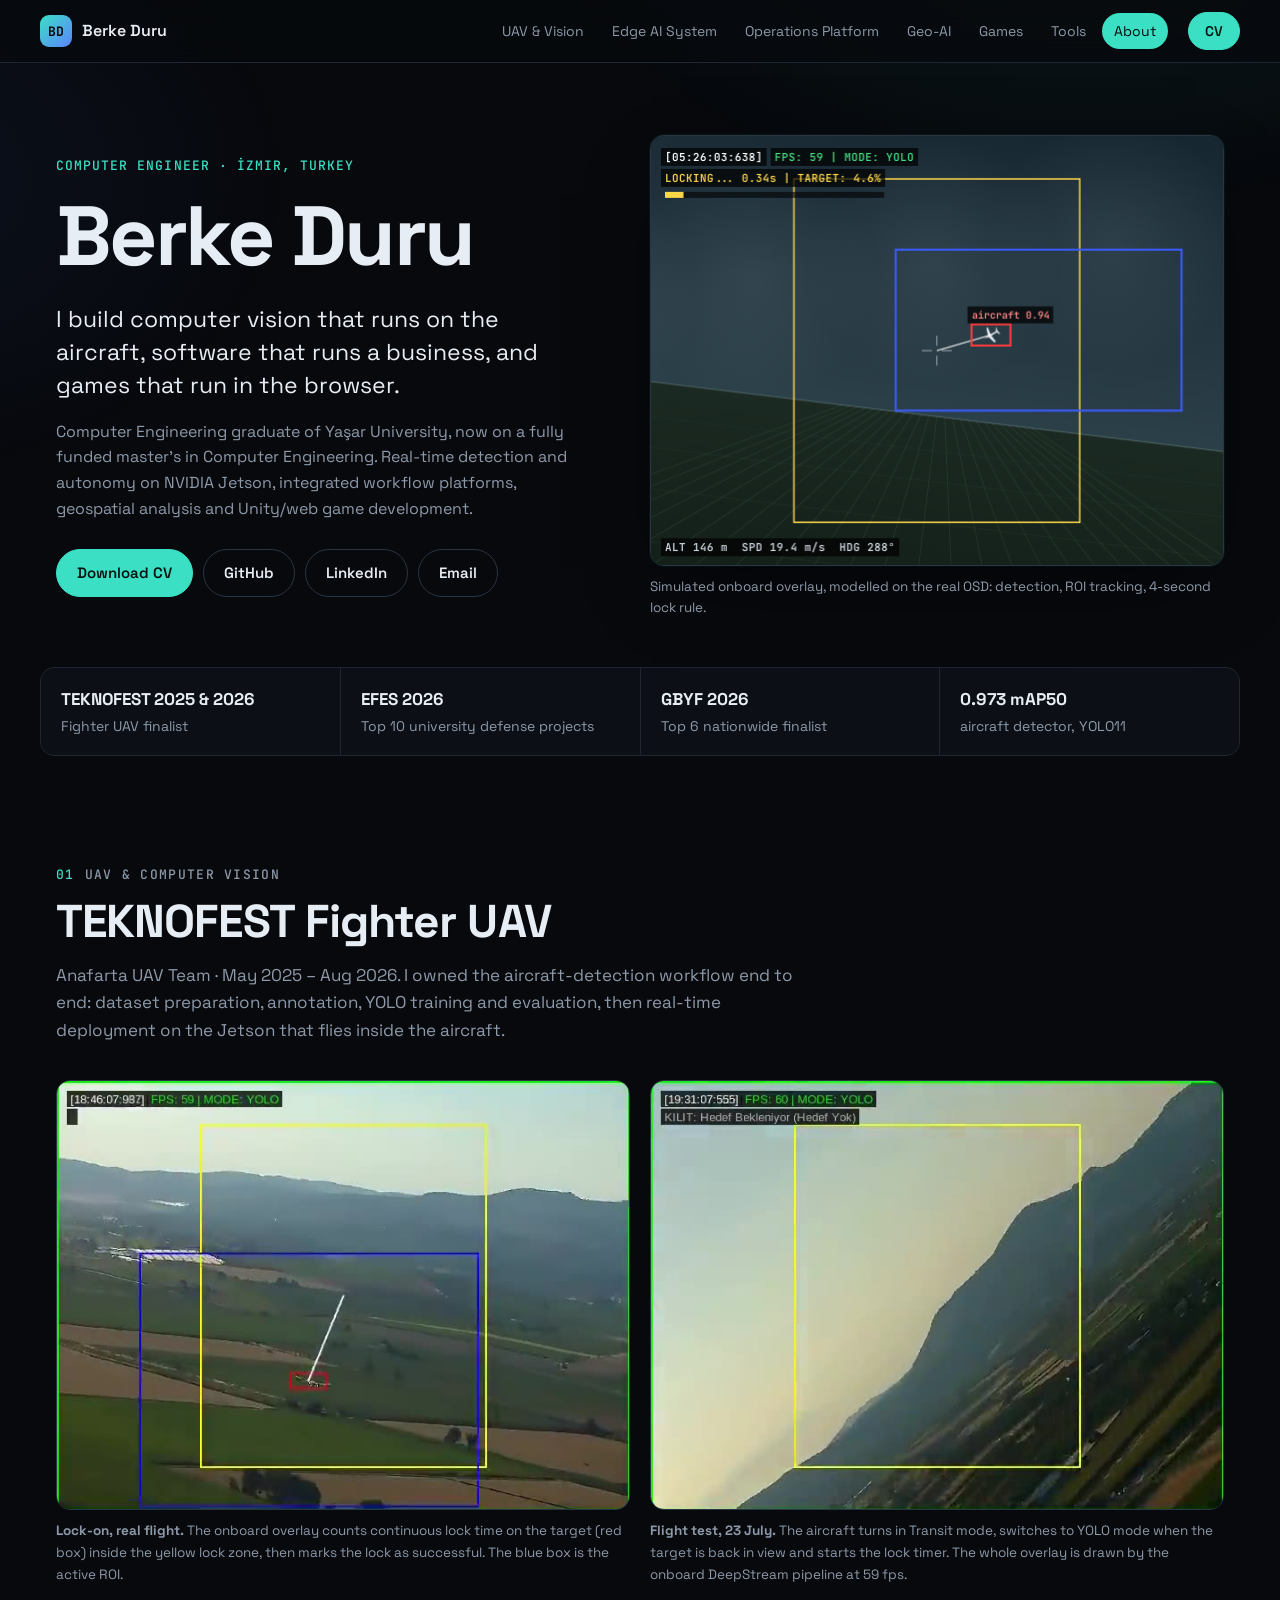
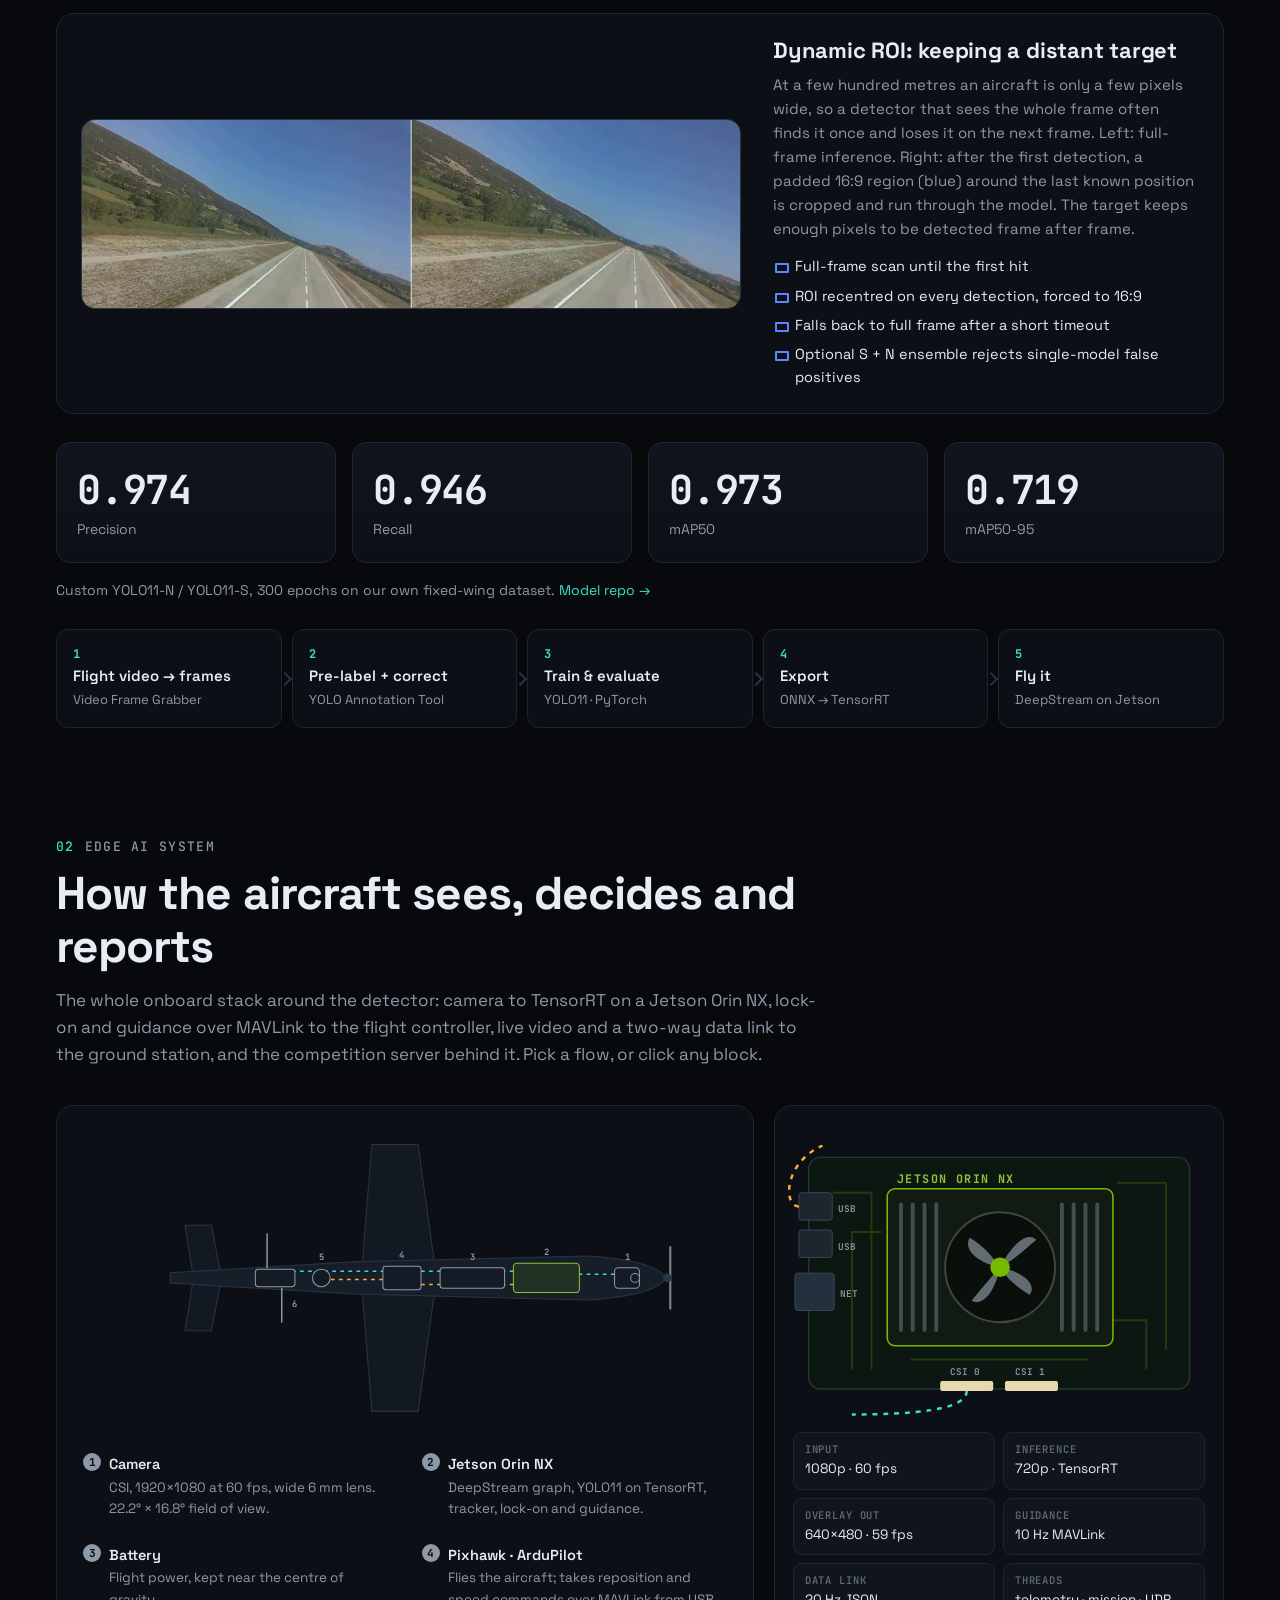
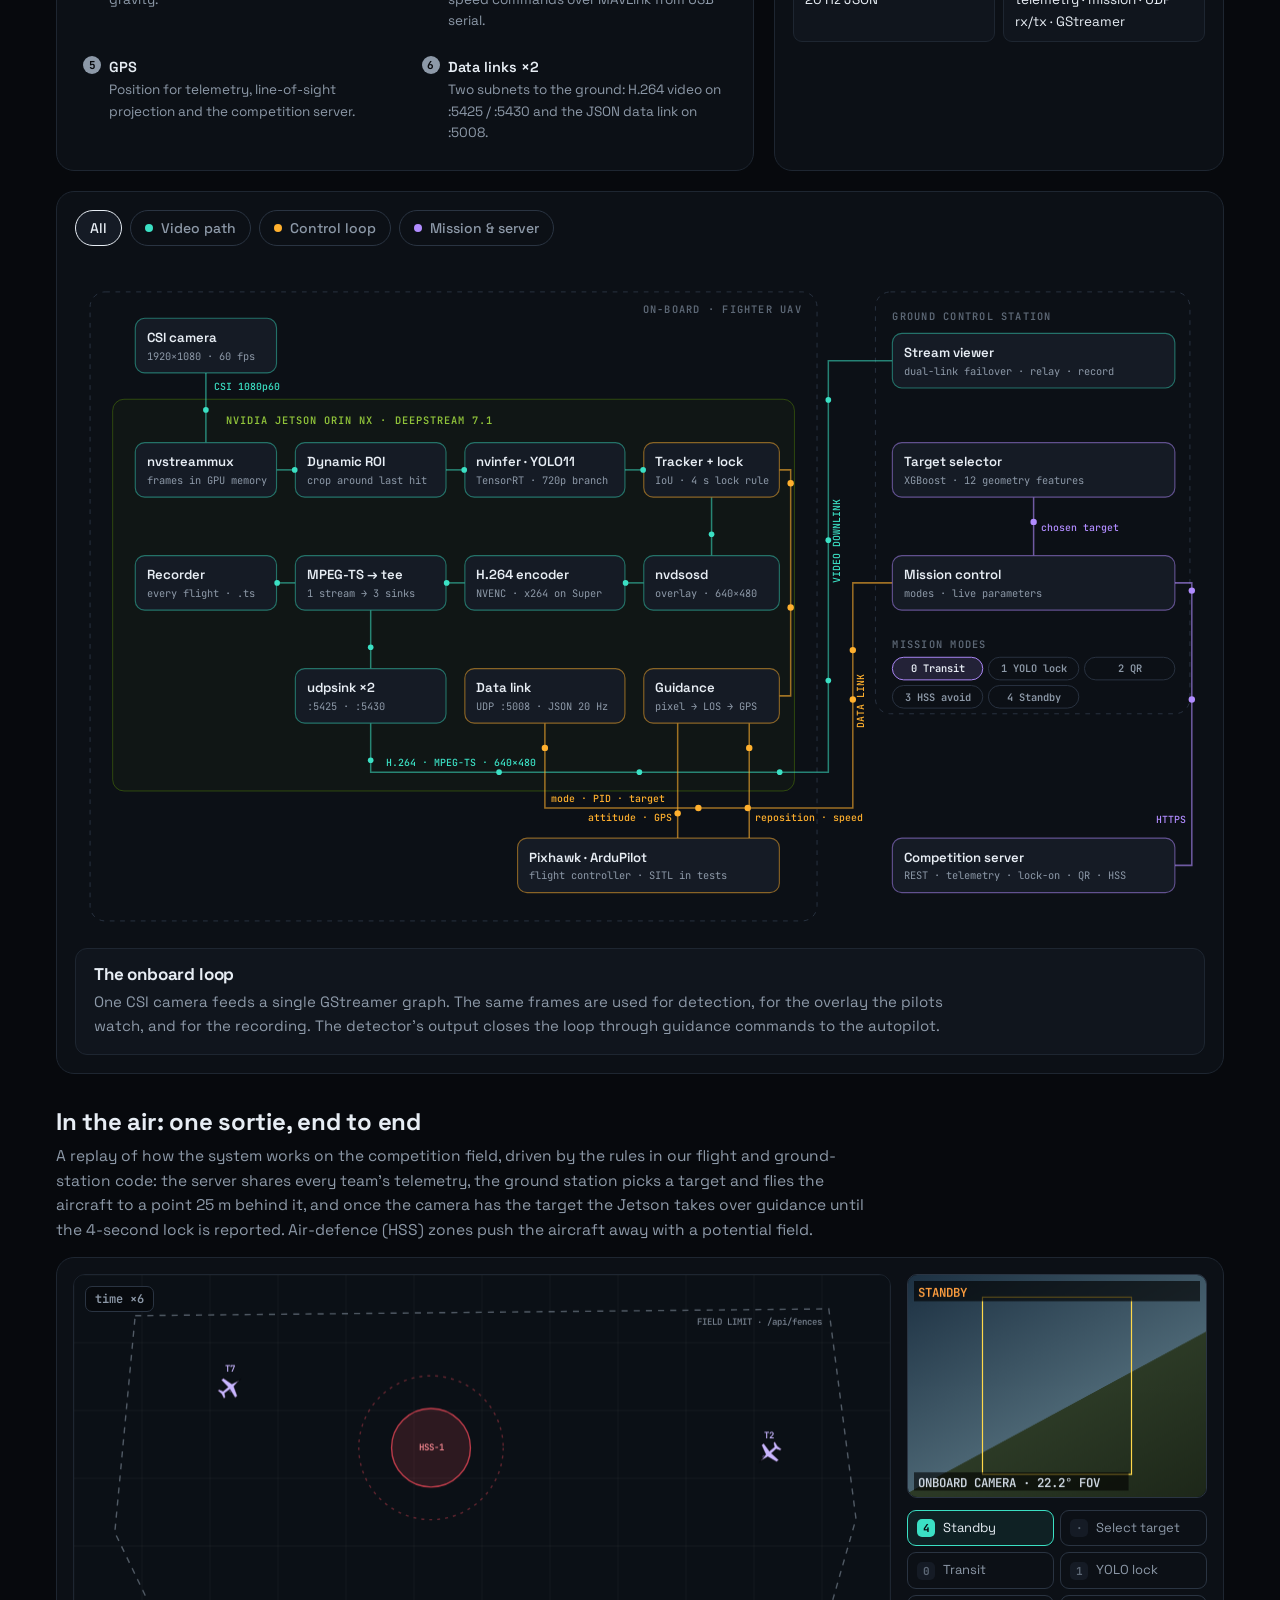
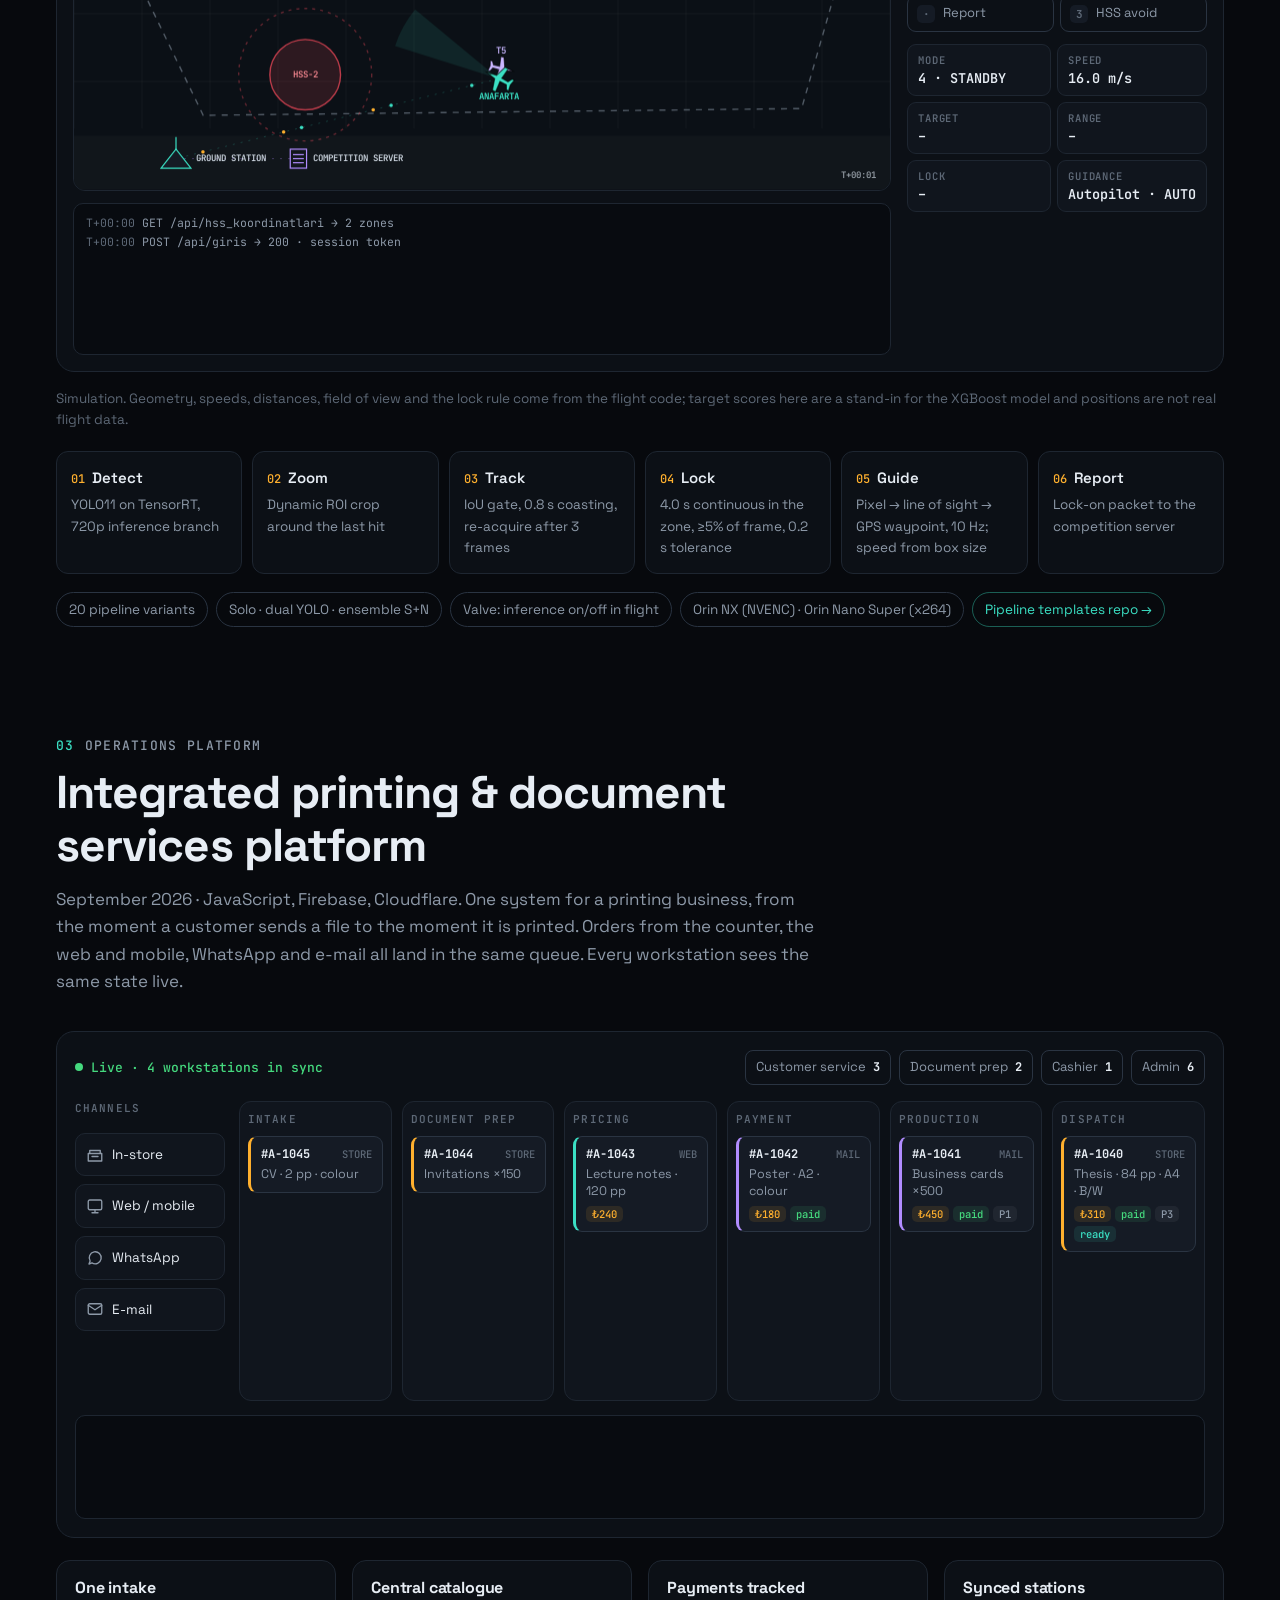
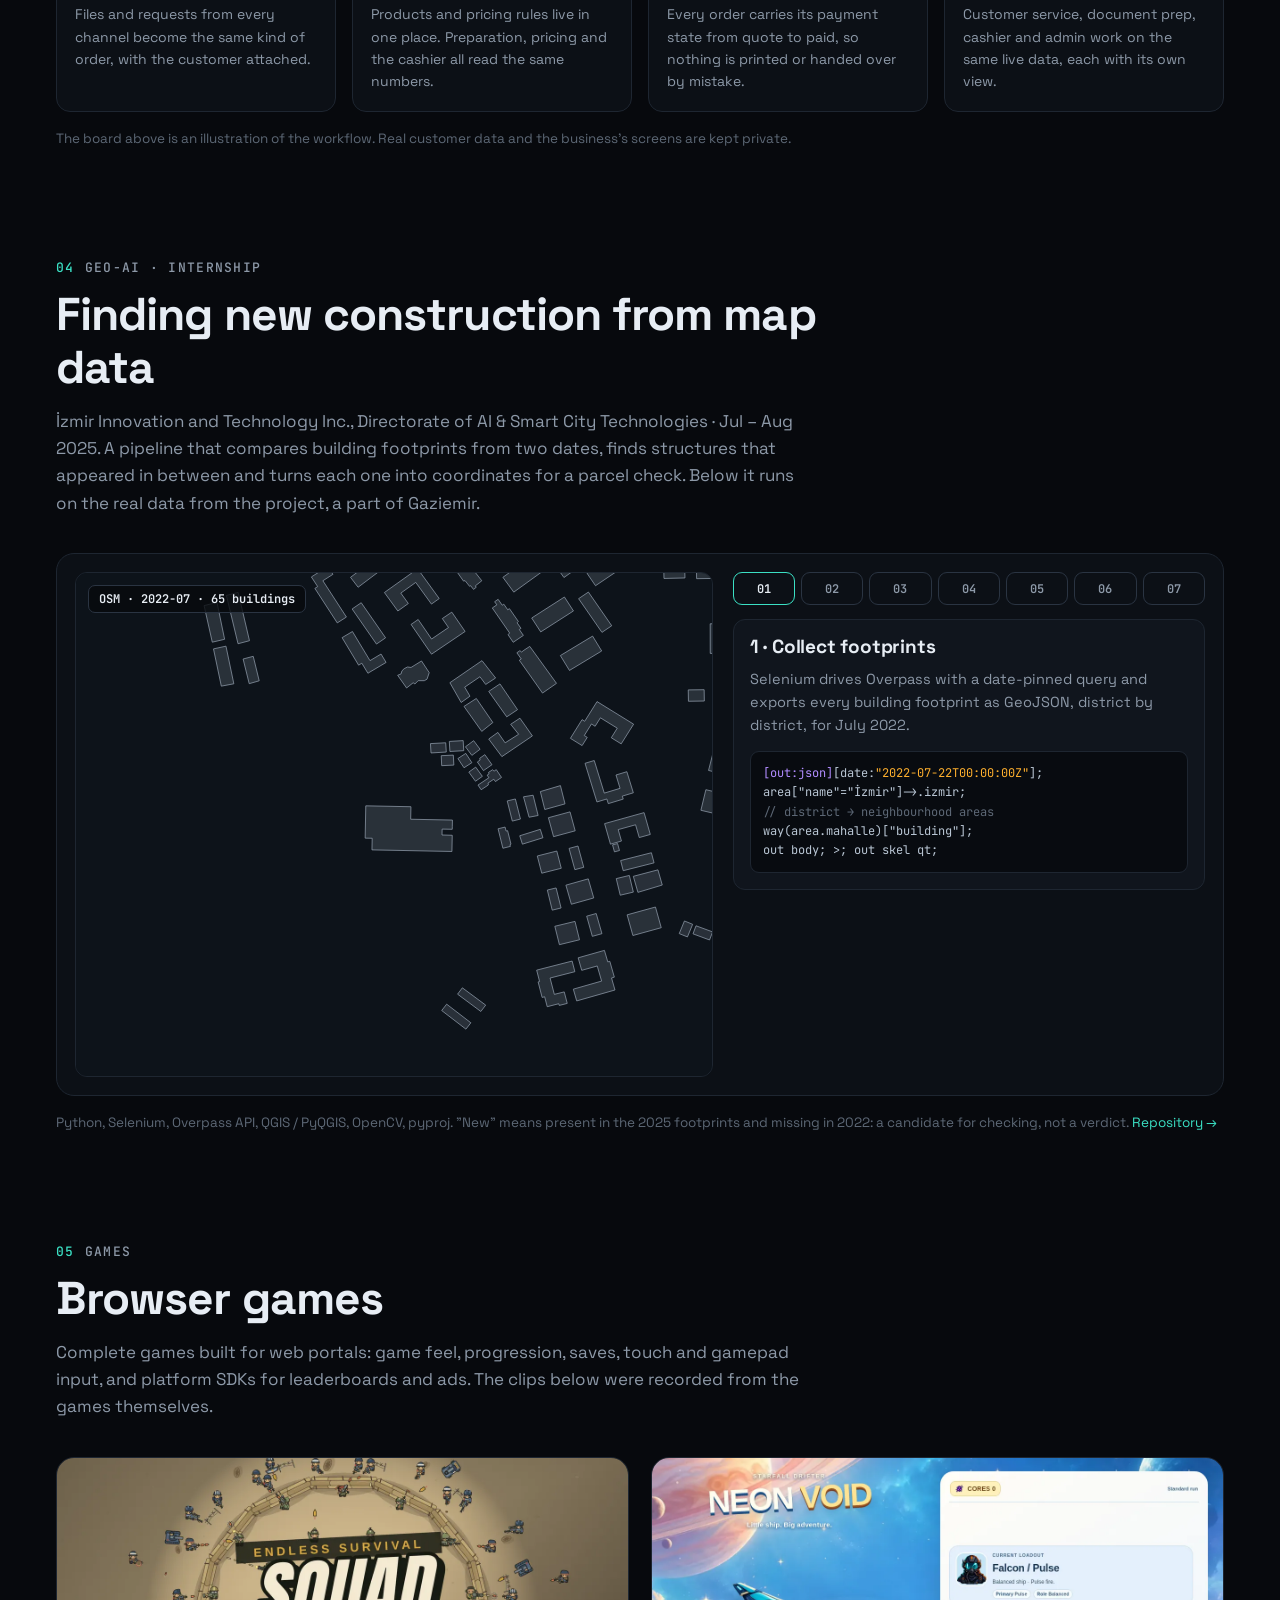
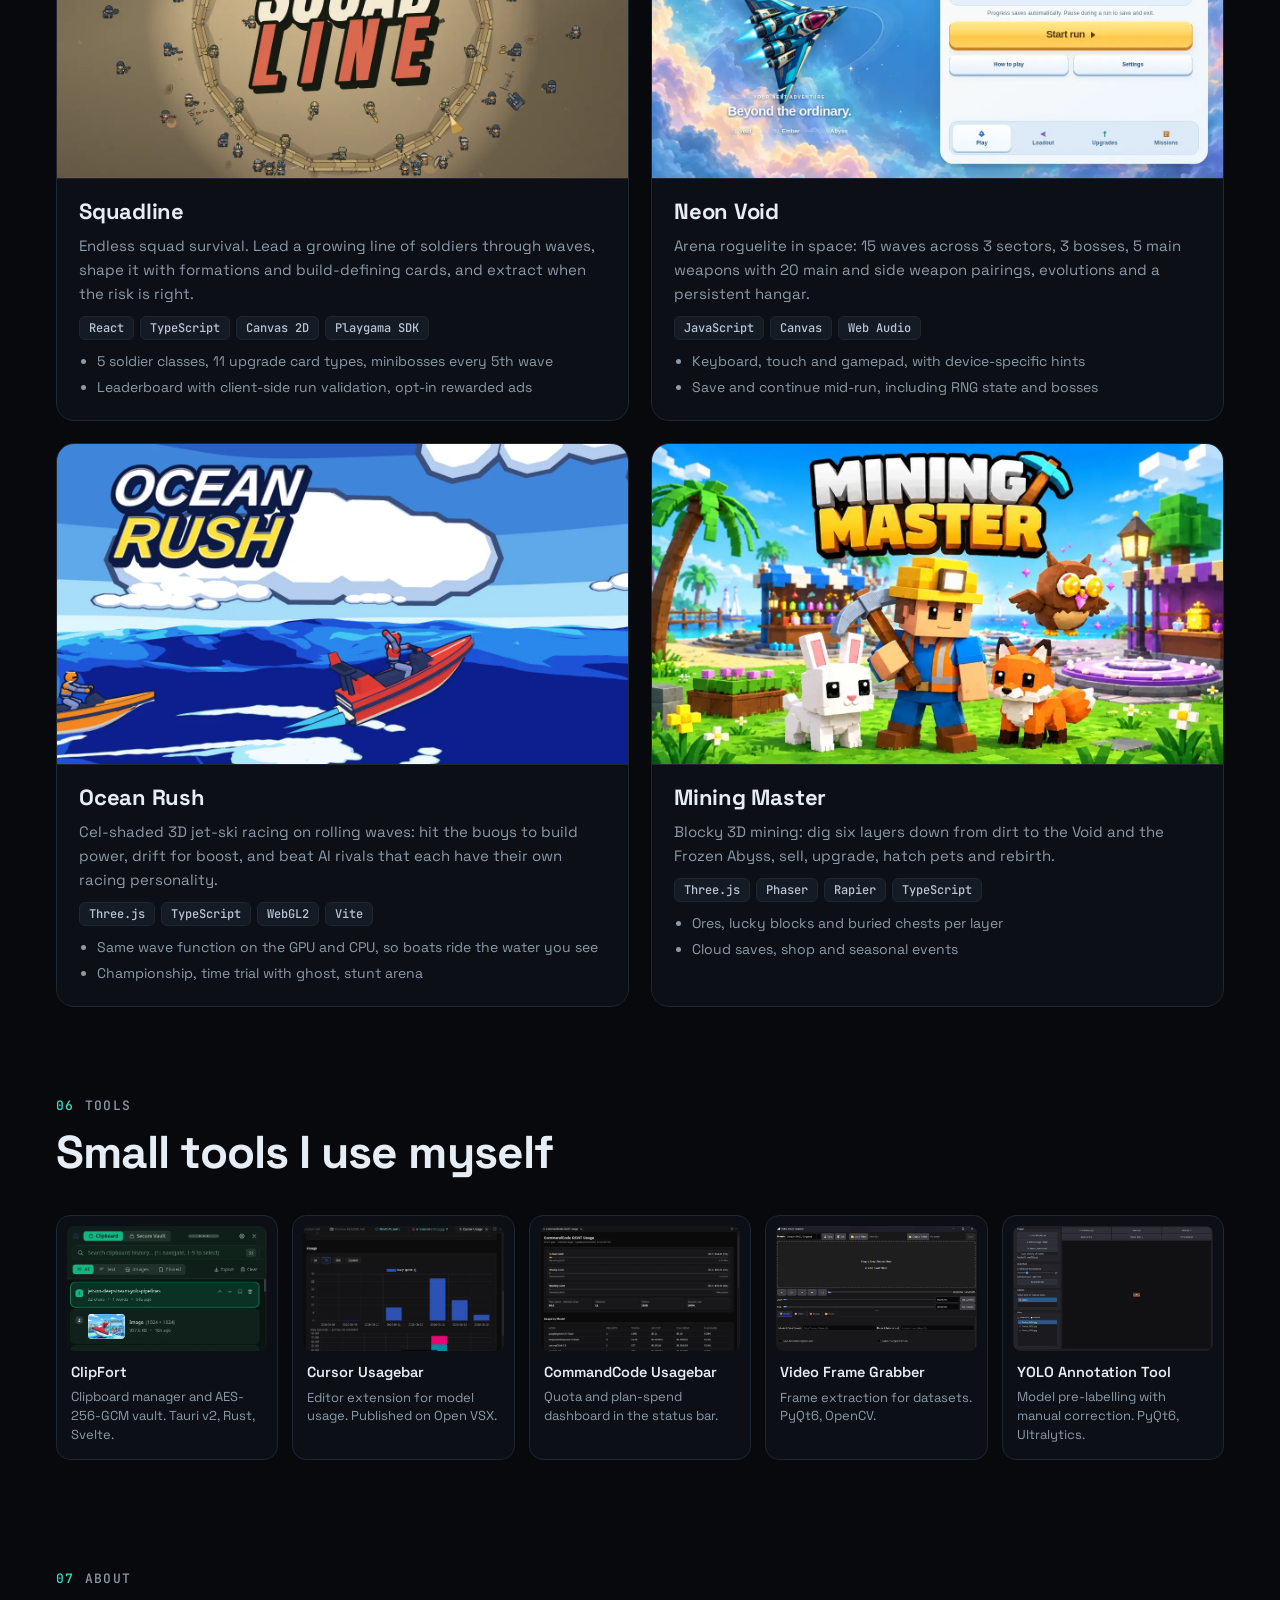
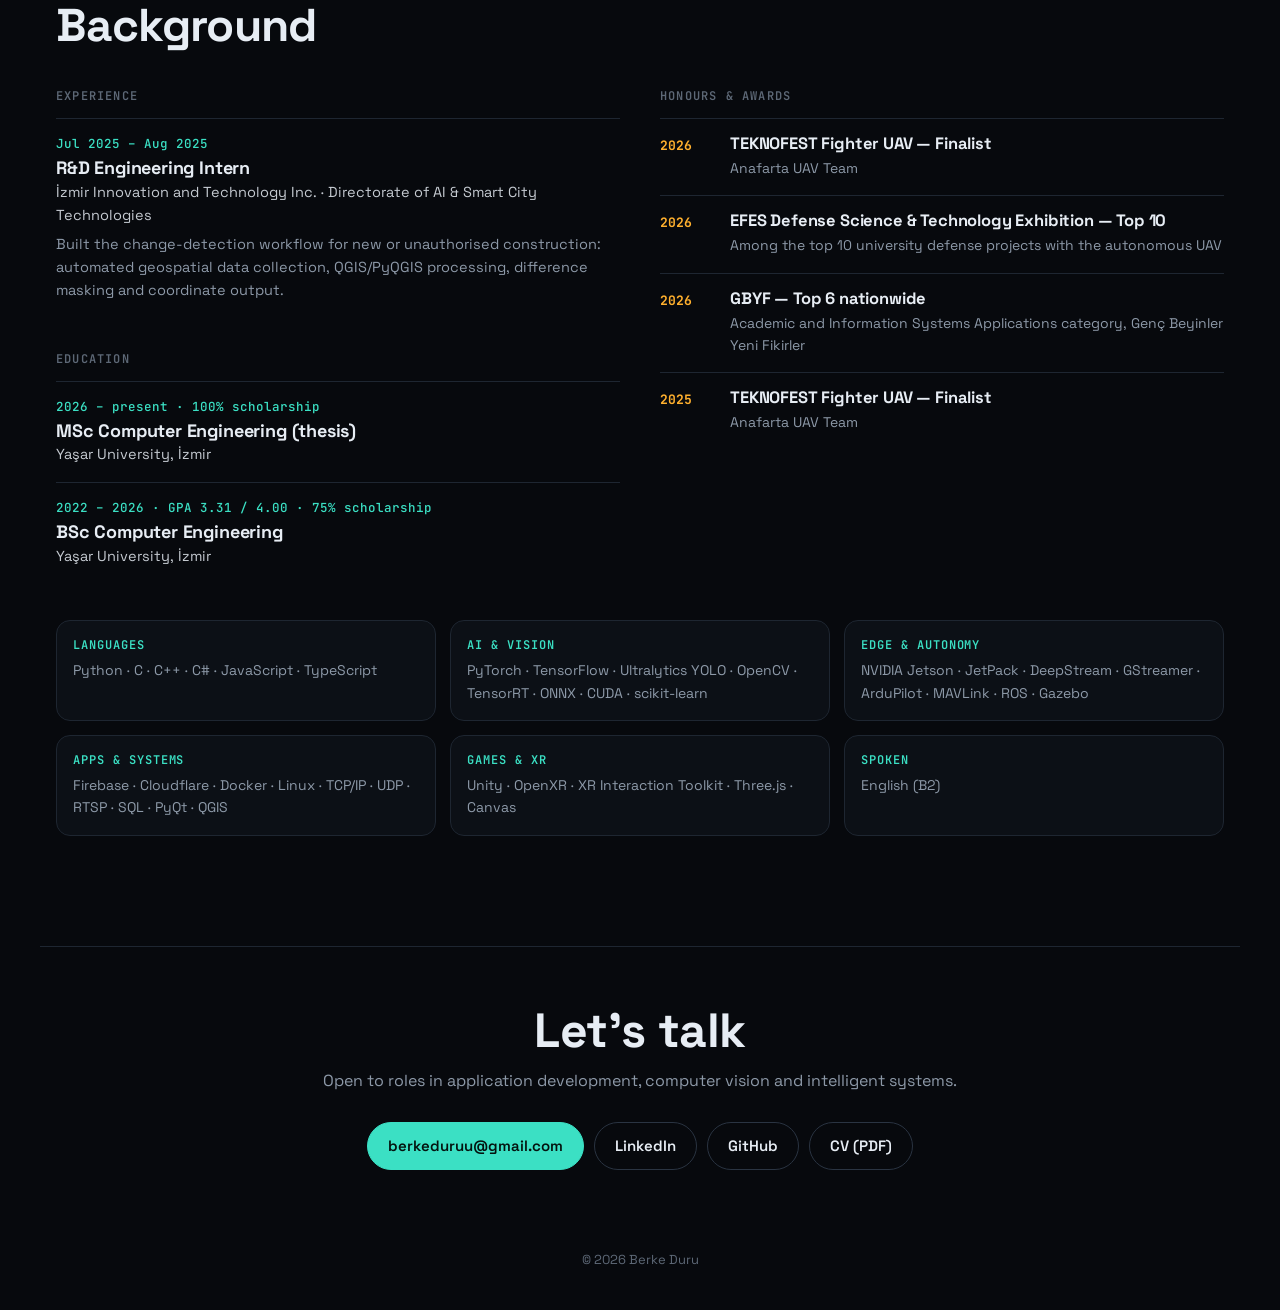
==== commit afdf561f: "Add onboard hardware illustrations and a field sortie simulation Cutaway of the aircraft with the ca" ====
--- a/index.html
+++ b/index.html
@@ -125,6 +125,66 @@
       <p class="section-lede">The whole onboard stack around the detector: camera to TensorRT on a Jetson Orin NX, lock-on and guidance over MAVLink to the flight controller, live video and a two-way data link to the ground station, and the competition server behind it. Pick a flow, or click any block.</p>
     </div>
 
+    <div class="hw" id="hw">
+      <figure class="hw-card hw-plane-card">
+        <svg class="hw-plane" viewBox="0 0 900 420" role="img" aria-label="Top-down cutaway of the fighter UAV showing where the onboard hardware sits">
+          <path class="hw-shape" d="M405,28 L468,28 L490,188 L490,232 L468,392 L405,392 L392,232 L392,188 Z"/>
+          <path class="hw-shape" d="M150,138 L186,138 L198,200 L198,220 L186,282 L150,282 L160,220 L160,200 Z"/>
+          <path class="hw-shape hw-fuselage" d="M130,203 L380,188 L700,180 Q792,186 806,210 Q792,234 700,240 L380,232 L130,217 Z"/>
+          <line class="hw-prop" x1="812" y1="168" x2="812" y2="252"/>
+          <circle class="hw-spinner" cx="808" cy="210" r="6"/>
+          <line class="hw-antenna" x1="262" y1="196" x2="262" y2="150"/>
+          <line class="hw-antenna" x1="282" y1="224" x2="282" y2="270"/>
+          <path class="hw-wire w-video" d="M736,205 H688"/>
+          <path class="hw-wire w-video" d="M598,201 H300"/>
+          <path class="hw-wire w-control" d="M598,219 H472"/>
+          <path class="hw-wire w-control" d="M420,212 H348"/>
+          <g class="hw-part" data-part="cam"><rect x="736" y="196" width="34" height="28" rx="5"/><circle cx="764" cy="210" r="6"/><text x="753" y="185">1</text></g>
+          <g class="hw-part hw-jetson" data-part="jetson"><rect x="598" y="190" width="90" height="40" rx="5"/><text x="643" y="179">2</text></g>
+          <g class="hw-part" data-part="battery"><rect x="498" y="196" width="88" height="28" rx="4"/><text x="542" y="185">3</text></g>
+          <g class="hw-part" data-part="pixhawk"><rect x="420" y="194" width="52" height="32" rx="4"/><text x="446" y="183">4</text></g>
+          <g class="hw-part" data-part="gps"><circle cx="336" cy="210" r="12"/><text x="336" y="186">5</text></g>
+          <g class="hw-part" data-part="radio"><rect x="246" y="198" width="54" height="24" rx="4"/><text x="300" y="250">6</text></g>
+        </svg>
+        <ol class="hw-legend">
+          <li data-part="cam"><b>Camera</b>CSI, 1920×1080 at 60 fps, wide 6 mm lens. 22.2° × 16.8° field of view.</li>
+          <li data-part="jetson"><b>Jetson Orin NX</b>DeepStream graph, YOLO11 on TensorRT, tracker, lock-on and guidance.</li>
+          <li data-part="battery"><b>Battery</b>Flight power, kept near the centre of gravity.</li>
+          <li data-part="pixhawk"><b>Pixhawk · ArduPilot</b>Flies the aircraft; takes reposition and speed commands over MAVLink from USB serial.</li>
+          <li data-part="gps"><b>GPS</b>Position for telemetry, line-of-sight projection and the competition server.</li>
+          <li data-part="radio"><b>Data links ×2</b>Two subnets to the ground: H.264 video on :5425 / :5430 and the JSON data link on :5008.</li>
+        </ol>
+      </figure>
+      <figure class="hw-card hw-board-card">
+        <svg class="hw-board" viewBox="0 0 420 300" role="img" aria-label="Illustration of the NVIDIA Jetson Orin NX on its carrier board">
+          <rect class="pcb" x="16" y="34" width="388" height="236" rx="12"/>
+          <path class="trace" d="M40,70 H80 V250 M60,250 V110 H90 M330,60 H380 V230 M360,250 V200 H320 M120,240 H300"/>
+          <rect class="port" x="6" y="70" width="34" height="28" rx="3"/><rect class="port" x="6" y="108" width="34" height="28" rx="3"/>
+          <rect class="port eth" x="2" y="152" width="40" height="38" rx="3"/>
+          <rect class="port csi" x="150" y="262" width="54" height="10" rx="2"/><rect class="port csi" x="216" y="262" width="54" height="10" rx="2"/>
+          <rect class="som" x="96" y="66" width="230" height="160" rx="8"/>
+          <g class="fins"><path d="M110,82 V210 M122,82 V210 M134,82 V210 M146,82 V210 M274,82 V210 M286,82 V210 M298,82 V210 M310,82 V210"/></g>
+          <circle class="fan-ring" cx="211" cy="146" r="56"/>
+          <g class="fan"><path d="M211,146 C226,118 240,110 248,118 C236,128 226,138 211,146 Z M211,146 C239,152 248,166 241,174 C228,166 218,158 211,146 Z M211,146 C205,174 192,186 182,180 C192,168 200,158 211,146 Z M211,146 C184,140 174,126 180,116 C194,124 202,134 211,146 Z"/></g>
+          <circle class="hub" cx="211" cy="146" r="10"/>
+          <text class="chip-label" x="106" y="60">JETSON ORIN NX</text>
+          <text class="port-label" x="46" y="90">USB</text><text class="port-label" x="46" y="128">USB</text>
+          <text class="port-label" x="48" y="176">NET</text>
+          <text class="port-label" x="160" y="256">CSI 0</text><text class="port-label" x="226" y="256">CSI 1</text>
+          <path class="cable video" d="M177,272 C177,292 120,296 60,296"/>
+          <path class="cable control" d="M6,84 C-10,84 -10,40 30,22"/>
+        </svg>
+        <dl class="hw-specs">
+          <div><dt>Input</dt><dd>1080p · 60 fps</dd></div>
+          <div><dt>Inference</dt><dd>720p · TensorRT</dd></div>
+          <div><dt>Overlay out</dt><dd>640×480 · 59 fps</dd></div>
+          <div><dt>Guidance</dt><dd>10 Hz MAVLink</dd></div>
+          <div><dt>Data link</dt><dd>20 Hz JSON</dd></div>
+          <div><dt>Threads</dt><dd>telemetry · mission · UDP rx/tx · GStreamer</dd></div>
+        </dl>
+      </figure>
+    </div>
+
     <div class="arch">
       <div class="arch-tabs" role="tablist" aria-label="Highlight a flow">
         <button role="tab" class="is-active" data-flow="all">All</button>
@@ -140,6 +200,38 @@
         <p id="arch-info-body">One CSI camera feeds a single GStreamer graph. The same frames are used for detection, for the overlay the pilots watch, and for the recording. The detector's output closes the loop through guidance commands to the autopilot.</p>
       </div>
     </div>
+
+    <div class="field-head">
+      <h3>In the air: one sortie, end to end</h3>
+      <p>A replay of how the system works on the competition field, driven by the rules in our flight and ground-station code: the server shares every team's telemetry, the ground station picks a target and flies the aircraft to a point 25 m behind it, and once the camera has the target the Jetson takes over guidance until the 4-second lock is reported. Air-defence (HSS) zones push the aircraft away with a potential field.</p>
+    </div>
+    <div class="field" id="field">
+      <div class="field-stage">
+        <canvas id="field-canvas" aria-label="Animated top-down simulation of a sortie: target selection, transit, camera lock-on, report and air-defence avoidance"></canvas>
+        <span class="field-speed" id="field-speed">time ×6</span>
+        <ul class="field-log" id="field-log" aria-live="off"></ul>
+      </div>
+      <aside class="field-side">
+        <canvas id="field-cam" class="field-cam" aria-label="Simulated onboard camera view"></canvas>
+        <ol class="field-phases">
+          <li data-phase="standby"><span>4</span>Standby</li>
+          <li data-phase="select"><span>·</span>Select target</li>
+          <li data-phase="transit"><span>0</span>Transit</li>
+          <li data-phase="camera"><span>1</span>YOLO lock</li>
+          <li data-phase="report"><span>·</span>Report</li>
+          <li data-phase="hss"><span>3</span>HSS avoid</li>
+        </ol>
+        <dl class="field-tele">
+          <div><dt>Mode</dt><dd id="ft-mode">–</dd></div>
+          <div><dt>Speed</dt><dd id="ft-speed">–</dd></div>
+          <div><dt>Target</dt><dd id="ft-target">–</dd></div>
+          <div><dt>Range</dt><dd id="ft-range">–</dd></div>
+          <div><dt>Lock</dt><dd id="ft-lock">–</dd></div>
+          <div><dt>Guidance</dt><dd id="ft-guide">–</dd></div>
+        </dl>
+      </aside>
+    </div>
+    <p class="fine">Simulation. Geometry, speeds, distances, field of view and the lock rule come from the flight code; target scores here are a stand-in for the XGBoost model and positions are not real flight data.</p>
 
     <ol class="lock-steps">
       <li><span>Detect</span>YOLO11 on TensorRT, 720p inference branch</li>
@@ -360,6 +452,8 @@
 <script src="js/main.js" defer></script>
 <script src="js/hud.js" defer></script>
 <script src="js/arch.js" defer></script>
+<script src="js/hardware.js" defer></script>
+<script src="js/field.js" defer></script>
 <script src="js/ops.js" defer></script>
 <script src="js/geo.js" defer></script>
 </body>
--- a/css/style.css
+++ b/css/style.css
@@ -311,6 +311,79 @@
 .pill { padding: 6px 12px; border-radius: 999px; border: 1px solid var(--line-2); font-size: 13.5px; color: var(--muted); }
 .pill-link { color: var(--cyan); border-color: rgba(59, 224, 196, .4); }
 
+/* ---------- onboard hardware ---------- */
+.hw { display: grid; grid-template-columns: 1.55fr 1fr; gap: 20px; margin-bottom: 20px; }
+.hw-card { margin: 0; padding: 18px; border: 1px solid var(--line); border-radius: calc(var(--radius) + 4px); background: var(--bg-2); display: flex; flex-direction: column; gap: 14px; }
+.hw-plane, .hw-board { width: 100%; height: auto; overflow: visible; }
+.hw-shape { fill: #121922; stroke: var(--line-2); stroke-width: 1.4; }
+.hw-fuselage { fill: #161e29; }
+.hw-prop { stroke: rgba(231, 237, 244, .5); stroke-width: 3; stroke-linecap: round; animation: prop .12s linear infinite; transform-origin: 812px 210px; }
+@keyframes prop { 50% { transform: scaleY(.25); opacity: .4; } }
+.hw-spinner { fill: var(--line-2); }
+.hw-antenna { stroke: var(--muted); stroke-width: 2; stroke-linecap: round; }
+.hw-wire { fill: none; stroke-width: 2; stroke-dasharray: 5 6; animation: flow 1s linear infinite; }
+.hw-wire.w-video { stroke: var(--cyan); }
+.hw-wire.w-control { stroke: var(--amber); animation-direction: reverse; }
+@keyframes flow { to { stroke-dashoffset: -22; } }
+.hw-part rect, .hw-part circle { fill: var(--panel-2); stroke: var(--muted); stroke-width: 1.4; transition: stroke .2s, fill .2s; cursor: pointer; }
+.hw-part text { font: 700 12px var(--mono); fill: var(--muted); text-anchor: middle; }
+.hw-jetson rect { stroke: #8fc23a; fill: rgba(118, 185, 0, .12); }
+.hw-part.is-on rect, .hw-part.is-on circle { stroke: var(--text); fill: #233041; }
+.hw-part.is-on text { fill: var(--text); }
+.hw-legend { list-style: none; counter-reset: hw; margin: 0; padding: 0; display: grid; grid-template-columns: 1fr 1fr; gap: 8px 18px; }
+.hw-legend li { counter-increment: hw; font-size: 13.5px; color: var(--muted); padding: 8px 10px 8px 34px; border-radius: 9px; position: relative; cursor: default; transition: background .2s; }
+.hw-legend li::before { content: counter(hw); position: absolute; left: 8px; top: 8px; width: 18px; height: 18px; border-radius: 50%; display: grid; place-items: center; font: 700 11px var(--mono); color: var(--bg); background: var(--muted); }
+.hw-legend li b { display: block; color: var(--text); font-weight: 600; font-size: 14.5px; }
+.hw-legend li.is-on { background: var(--panel-2); }
+.hw-legend li.is-on::before { background: var(--cyan); }
+.hw-board .pcb { fill: #0d1712; stroke: #24382a; stroke-width: 1.5; }
+.hw-board .trace { fill: none; stroke: rgba(118, 185, 0, .22); stroke-width: 2; }
+.hw-board .port { fill: #1d252f; stroke: #3a4655; }
+.hw-board .eth { fill: #23303d; }
+.hw-board .csi { fill: #e7d8b0; stroke: none; }
+.hw-board .som { fill: #121a14; stroke: #76b900; stroke-width: 1.6; }
+.hw-board .fins path { stroke: rgba(160, 175, 190, .35); stroke-width: 4; stroke-linecap: round; }
+.hw-board .fan-ring { fill: #0a0f0c; stroke: #3a4a3e; stroke-width: 2; }
+.hw-board .fan { fill: rgba(170, 185, 200, .55); transform-origin: 211px 146px; animation: spin 1.1s linear infinite; }
+@keyframes spin { to { transform: rotate(360deg); } }
+.hw-board .hub { fill: #76b900; }
+.hw-board .chip-label { font: 700 12px var(--mono); fill: #8fc23a; letter-spacing: .12em; }
+.hw-board .port-label { font: 600 9.5px var(--mono); fill: var(--muted); }
+.hw-board .cable { fill: none; stroke-width: 2.5; stroke-dasharray: 5 6; animation: flow 1s linear infinite; }
+.hw-board .cable.video { stroke: var(--cyan); }
+.hw-board .cable.control { stroke: var(--amber); }
+.hw-specs { display: grid; grid-template-columns: 1fr 1fr; gap: 8px; margin: 0; }
+.hw-specs div { padding: 9px 11px; border-radius: 9px; background: var(--panel); border: 1px solid var(--line); }
+.hw-specs dt { font: 600 10.5px var(--mono); color: var(--dim); text-transform: uppercase; letter-spacing: .08em; }
+.hw-specs dd { margin: 2px 0 0; font-size: 13.5px; color: var(--text); }
+
+/* ---------- field simulation ---------- */
+.field-head { margin: 34px 0 14px; max-width: 820px; }
+.field-head h3 { font-size: 24px; margin-bottom: 8px; }
+.field-head p { color: var(--muted); font-size: 15.5px; }
+.field { display: grid; grid-template-columns: 1fr 300px; gap: 16px; padding: 16px; border: 1px solid var(--line); border-radius: calc(var(--radius) + 4px); background: var(--bg-2); }
+.field-stage { position: relative; min-width: 0; display: flex; flex-direction: column; gap: 12px; }
+#field-canvas { width: 100%; border-radius: 12px; border: 1px solid var(--line); background: #0b1016; }
+.field-speed { position: absolute; left: 12px; top: 12px; font: 600 12px var(--mono); padding: 4px 9px; border-radius: 7px; background: rgba(7, 9, 13, .8); border: 1px solid var(--line-2); color: var(--muted); }
+.field-side { display: flex; flex-direction: column; gap: 12px; min-width: 0; }
+.field-cam { width: 100%; border-radius: 10px; border: 1px solid var(--line-2); background: #0b1016; }
+.field-phases { list-style: none; margin: 0; padding: 0; display: grid; grid-template-columns: 1fr 1fr; gap: 6px; }
+.field-phases li { display: flex; align-items: center; gap: 8px; padding: 7px 9px; border-radius: 9px; border: 1px solid var(--line-2); font-size: 13px; color: var(--muted); }
+.field-phases li span { font: 700 11px var(--mono); width: 18px; height: 18px; display: grid; place-items: center; border-radius: 5px; background: var(--panel-2); color: var(--dim); }
+.field-phases li.is-active { color: var(--text); border-color: var(--cyan); background: rgba(59, 224, 196, .08); }
+.field-phases li.is-active span { background: var(--cyan); color: var(--bg); }
+.field-phases li[data-phase="hss"].is-active { border-color: var(--red); background: rgba(255, 77, 94, .1); }
+.field-phases li[data-phase="hss"].is-active span { background: var(--red); }
+.field-tele { display: grid; grid-template-columns: 1fr 1fr; gap: 6px; margin: 0; }
+.field-tele div { padding: 8px 10px; border-radius: 9px; background: var(--panel); border: 1px solid var(--line); }
+.field-tele dt { font: 600 10.5px var(--mono); color: var(--dim); text-transform: uppercase; letter-spacing: .08em; }
+.field-tele dd { margin: 2px 0 0; font: 600 13.5px var(--mono); color: var(--text); white-space: nowrap; overflow: hidden; text-overflow: ellipsis; }
+.field-log { list-style: none; margin: 0; padding: 10px 12px; border-radius: 10px; background: #080b10; border: 1px solid var(--line); font: 11.5px/1.65 var(--mono); color: var(--muted); height: 152px; overflow: hidden; }
+.field-log li { animation: logIn .4s ease-out; white-space: nowrap; overflow: hidden; text-overflow: ellipsis; }
+.field-log time { color: var(--dim); margin-right: 7px; }
+.field-log b { color: var(--amber); font-weight: 600; }
+.field-log s { color: var(--dim); }
+
 /* ---------- ops board ---------- */
 .ops {
   border: 1px solid var(--line);
@@ -541,6 +614,7 @@
 
 /* ---------- responsive ---------- */
 @media (max-width: 1080px) {
+  .hw, .field { grid-template-columns: 1fr; }
   .tools { grid-template-columns: repeat(3, 1fr); }
   .lock-steps { grid-template-columns: repeat(3, 1fr); }
   .feature-grid { grid-template-columns: 1fr 1fr; }
@@ -562,6 +636,7 @@
   .ops-ch { flex: 1 1 40%; }
 }
 @media (max-width: 600px) {
+  .hw-legend { grid-template-columns: 1fr; }
   .topbar { gap: 10px; }
   .section { padding-top: 80px; }
   .video-pair { grid-template-columns: 1fr; }
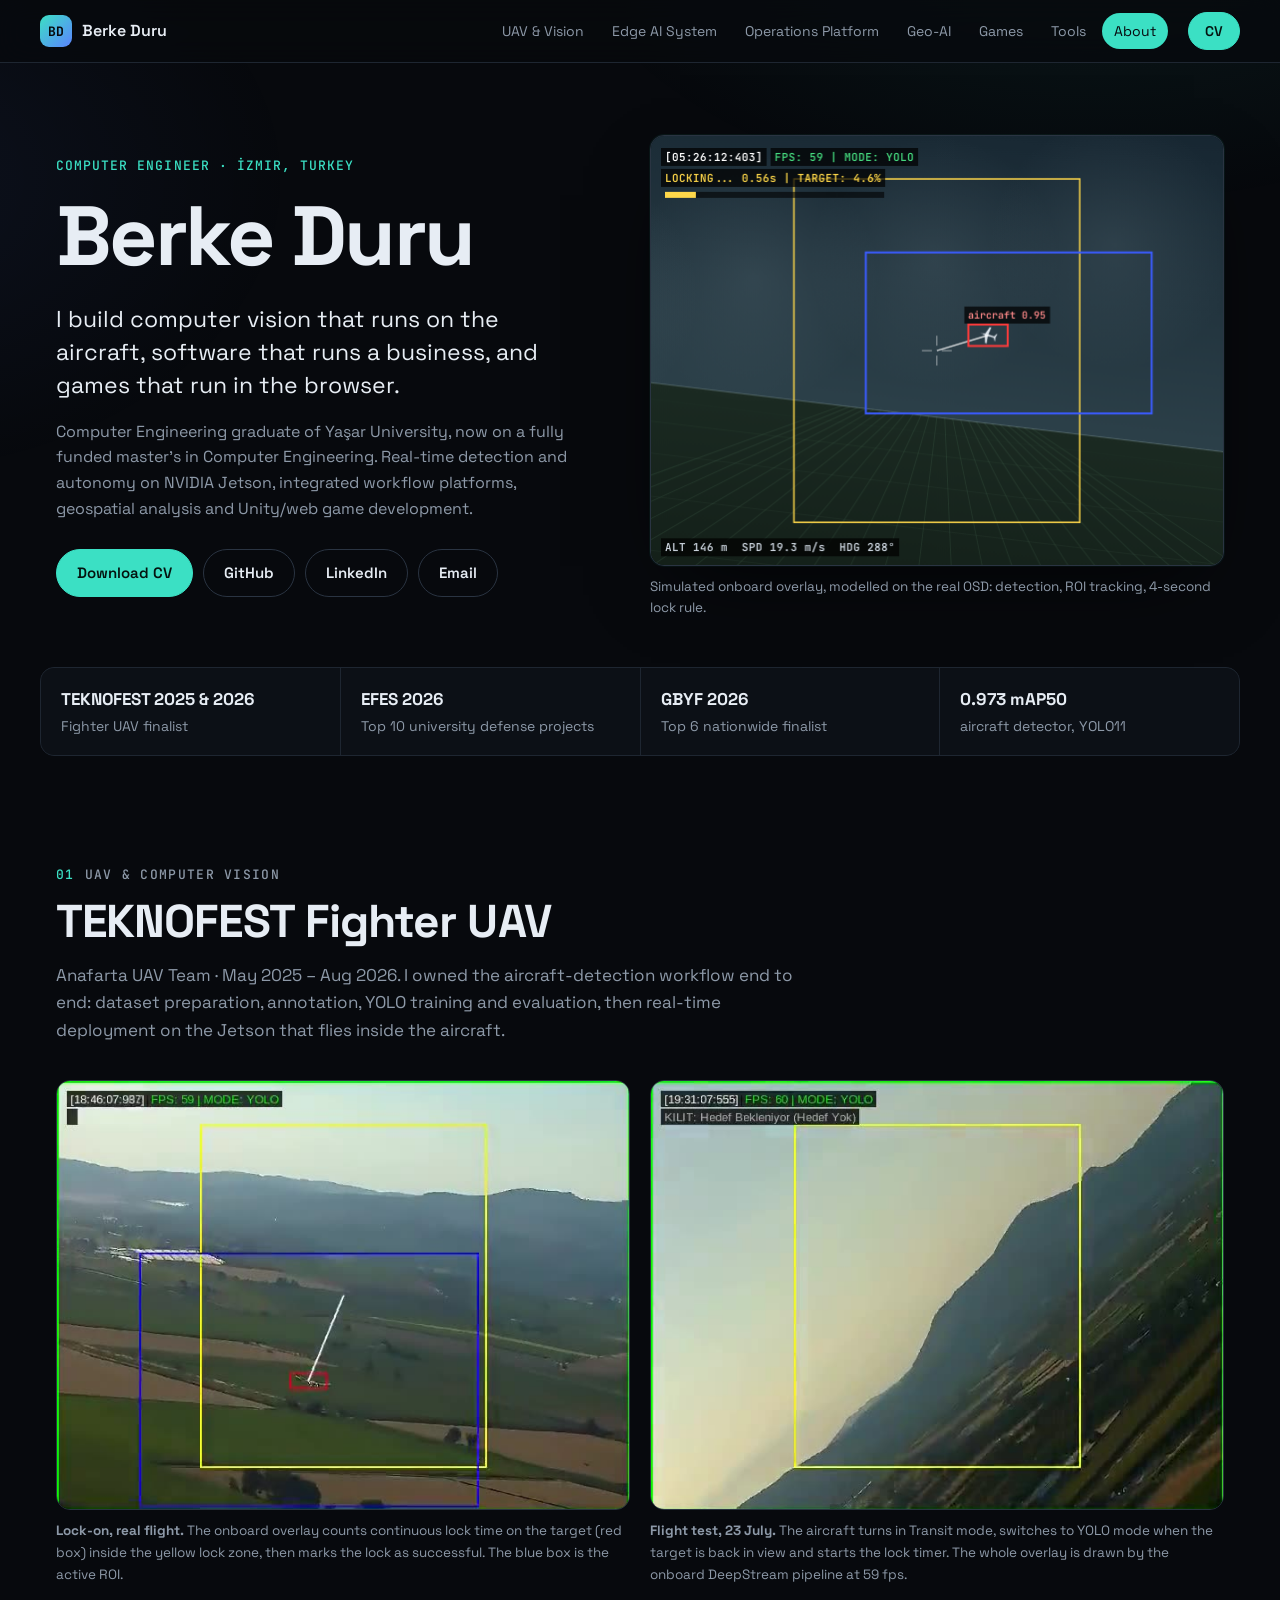
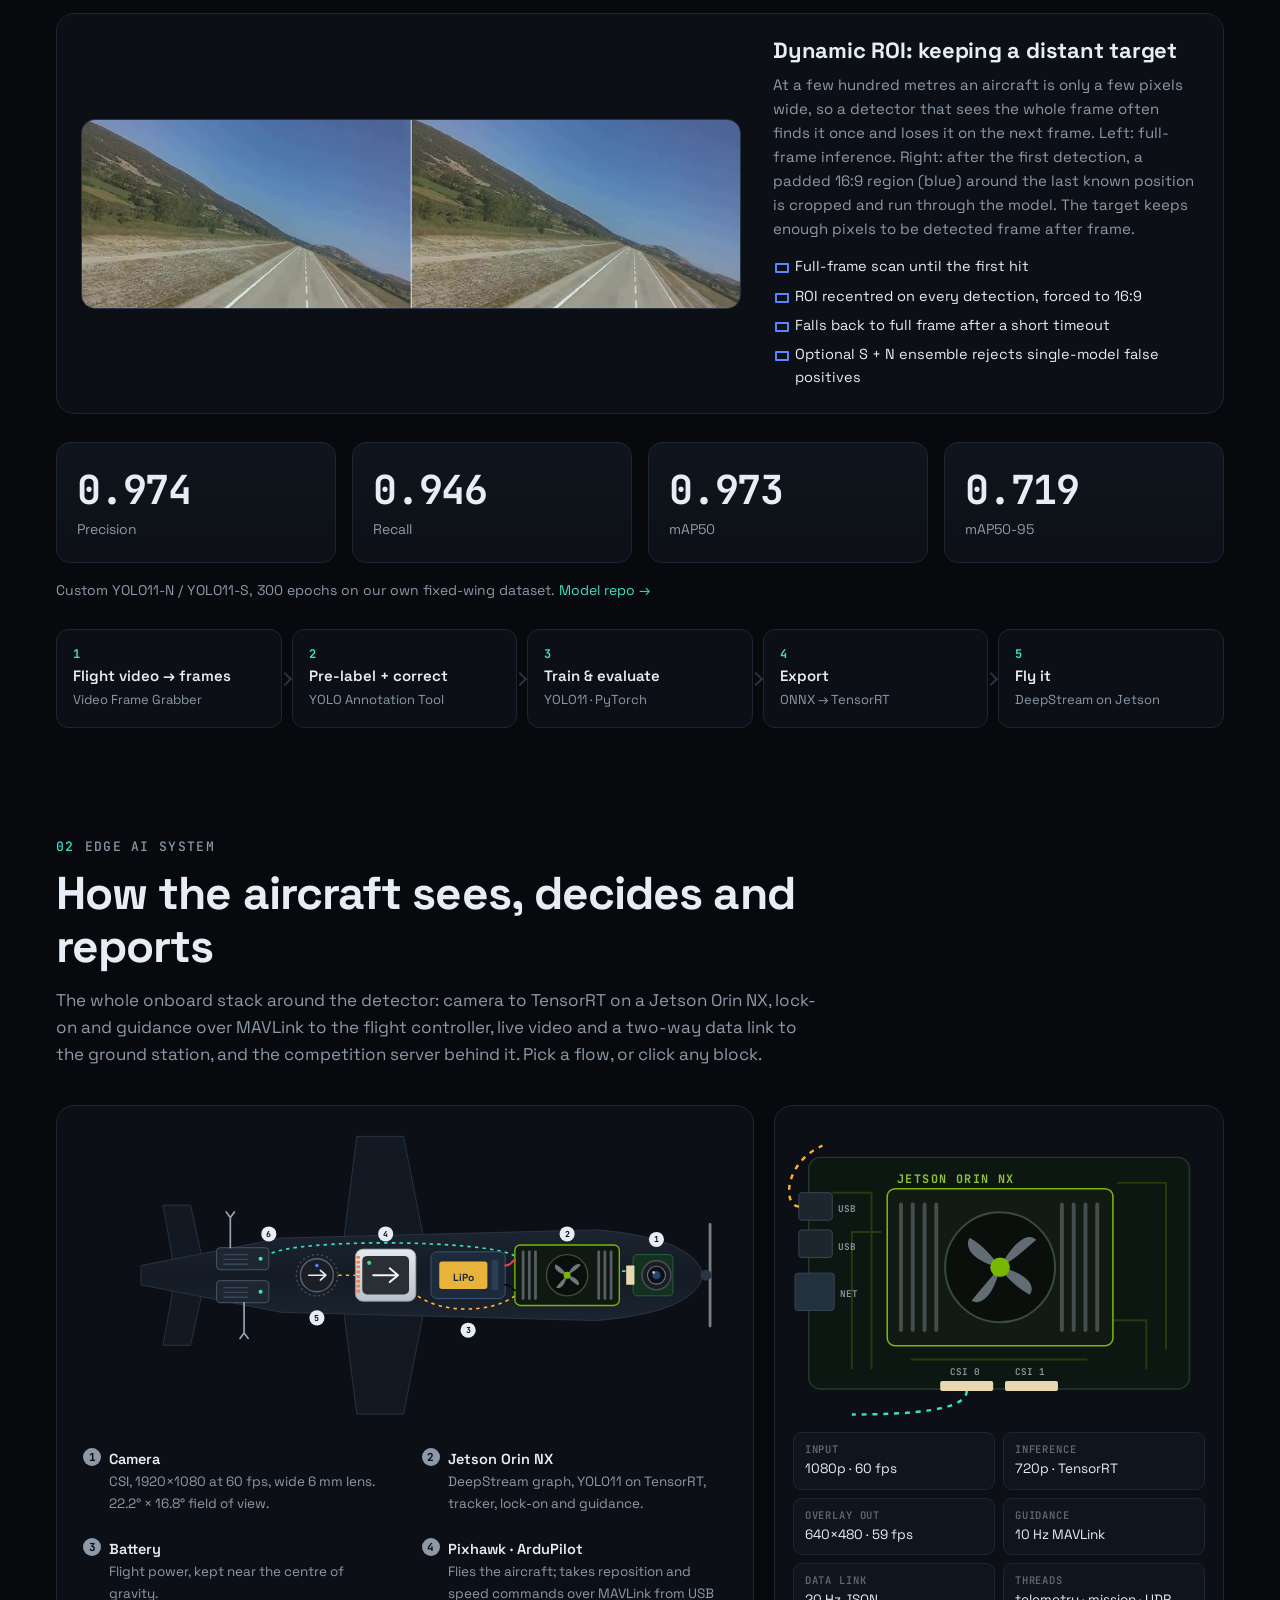
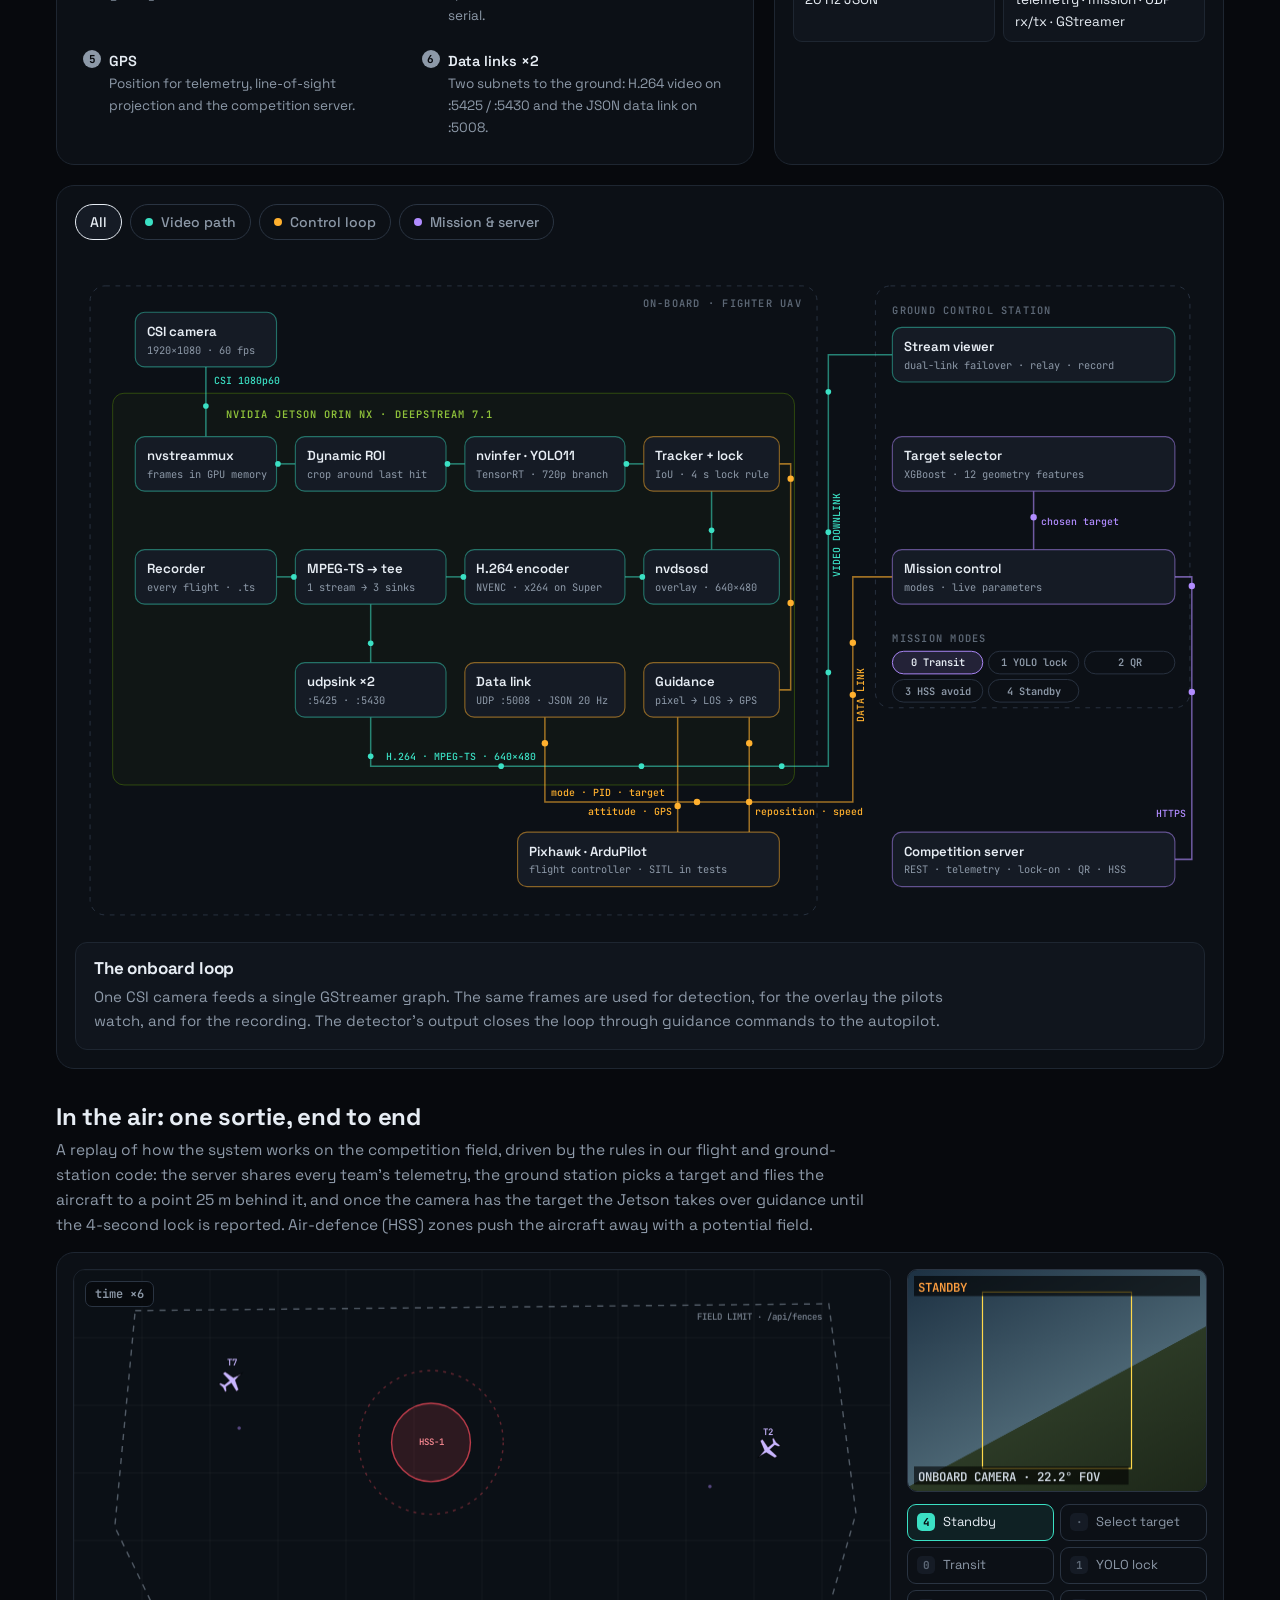
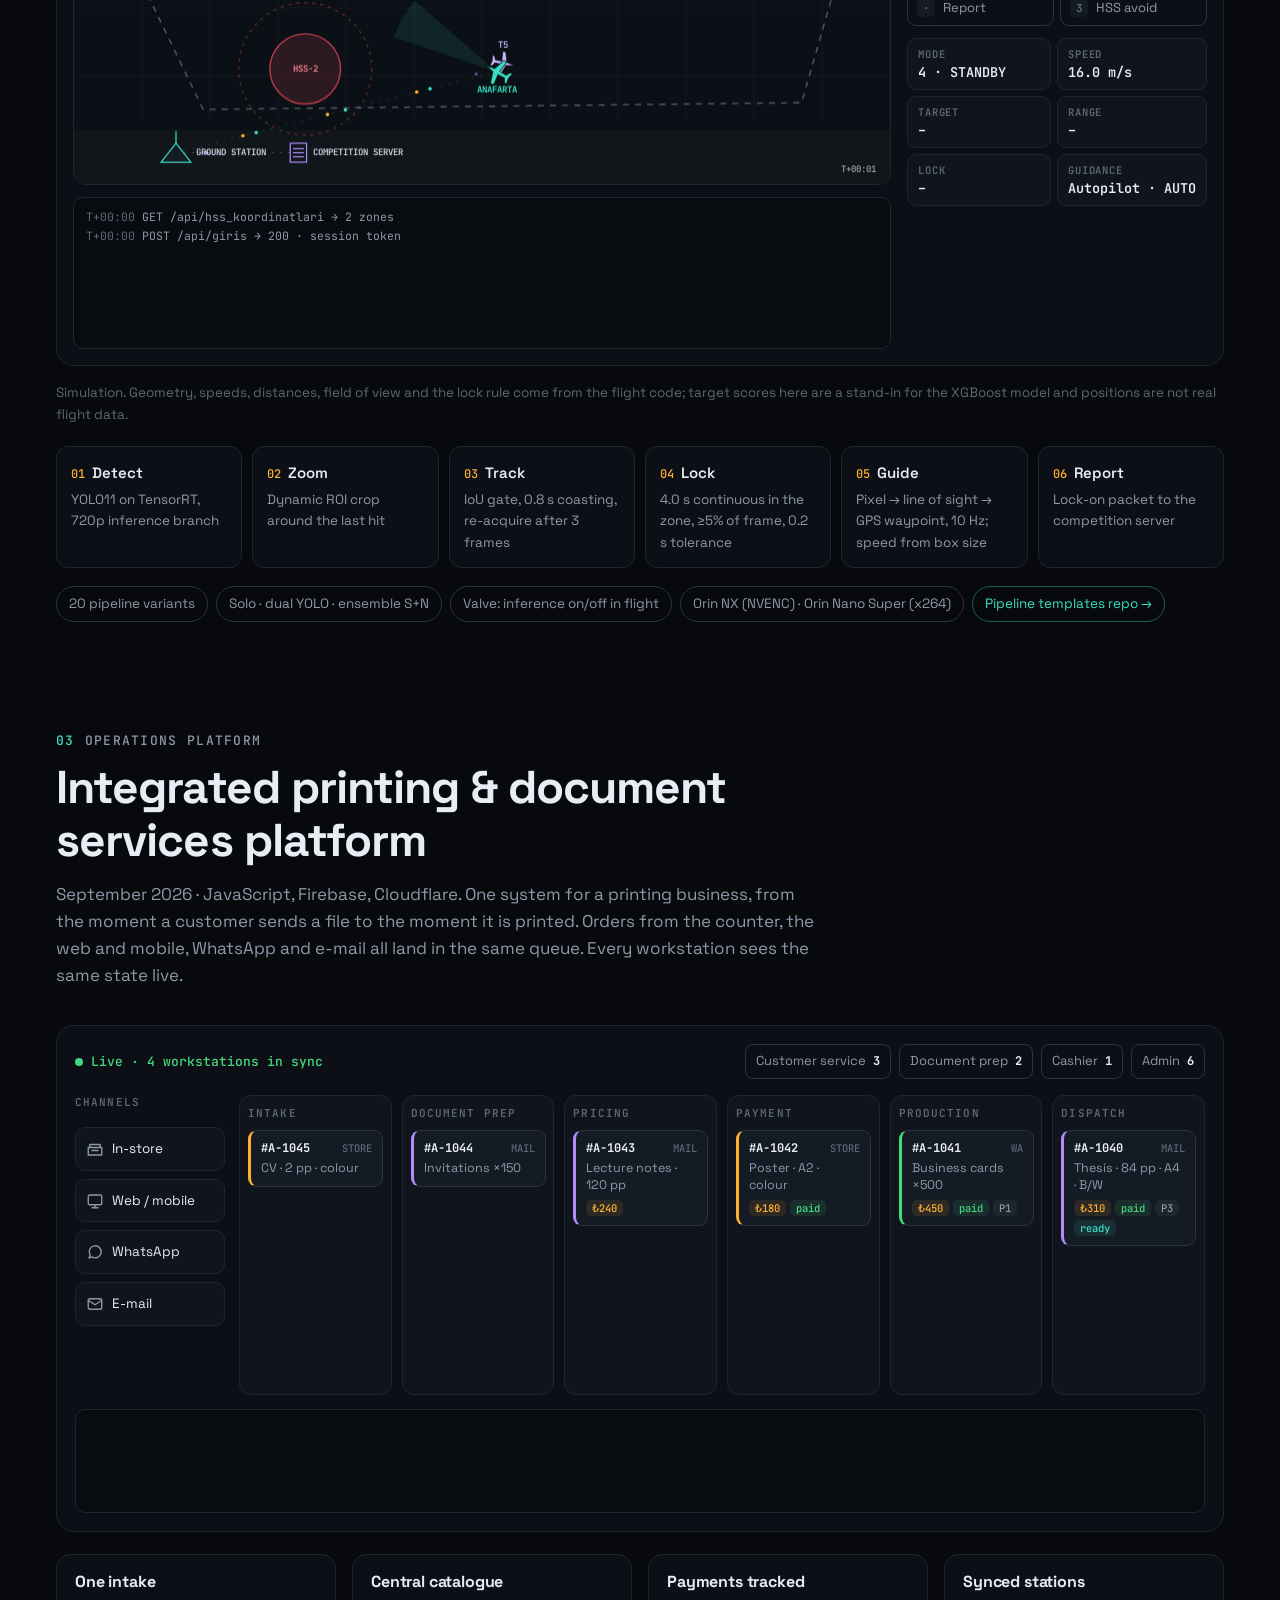
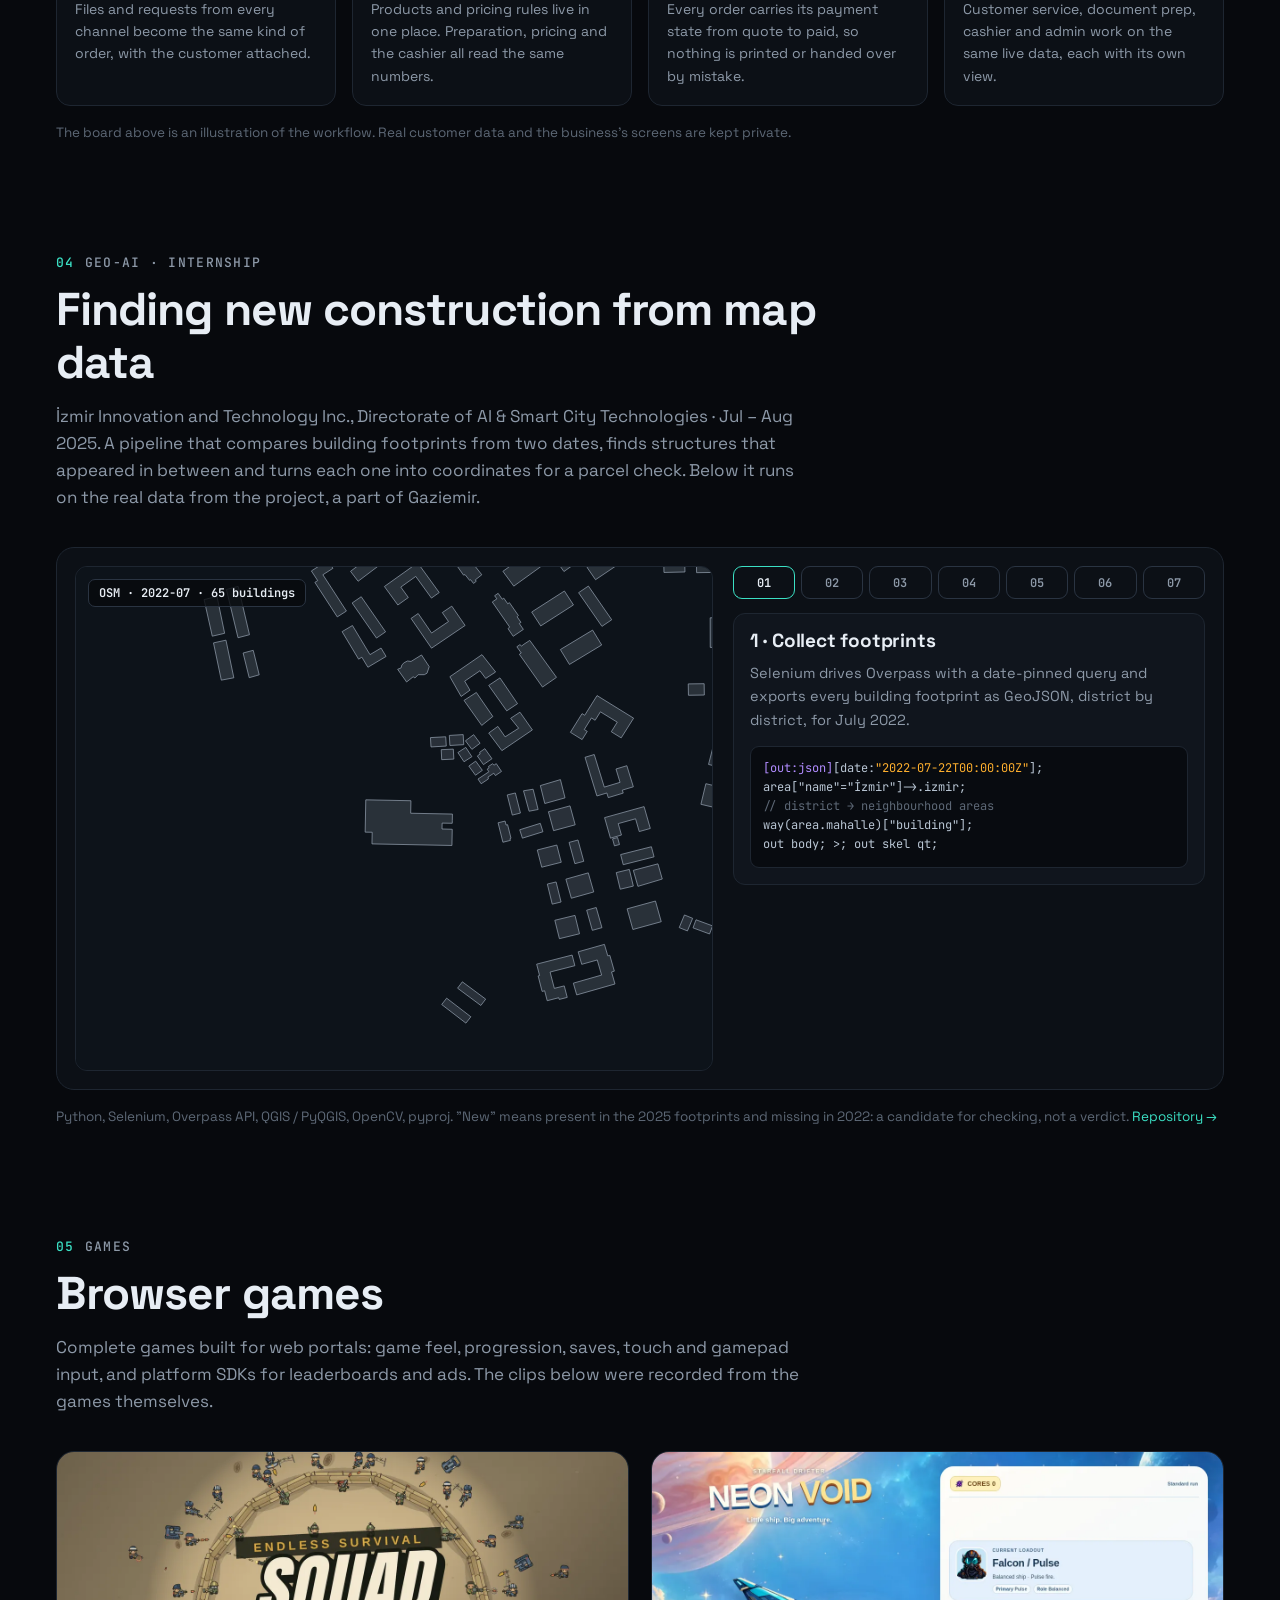
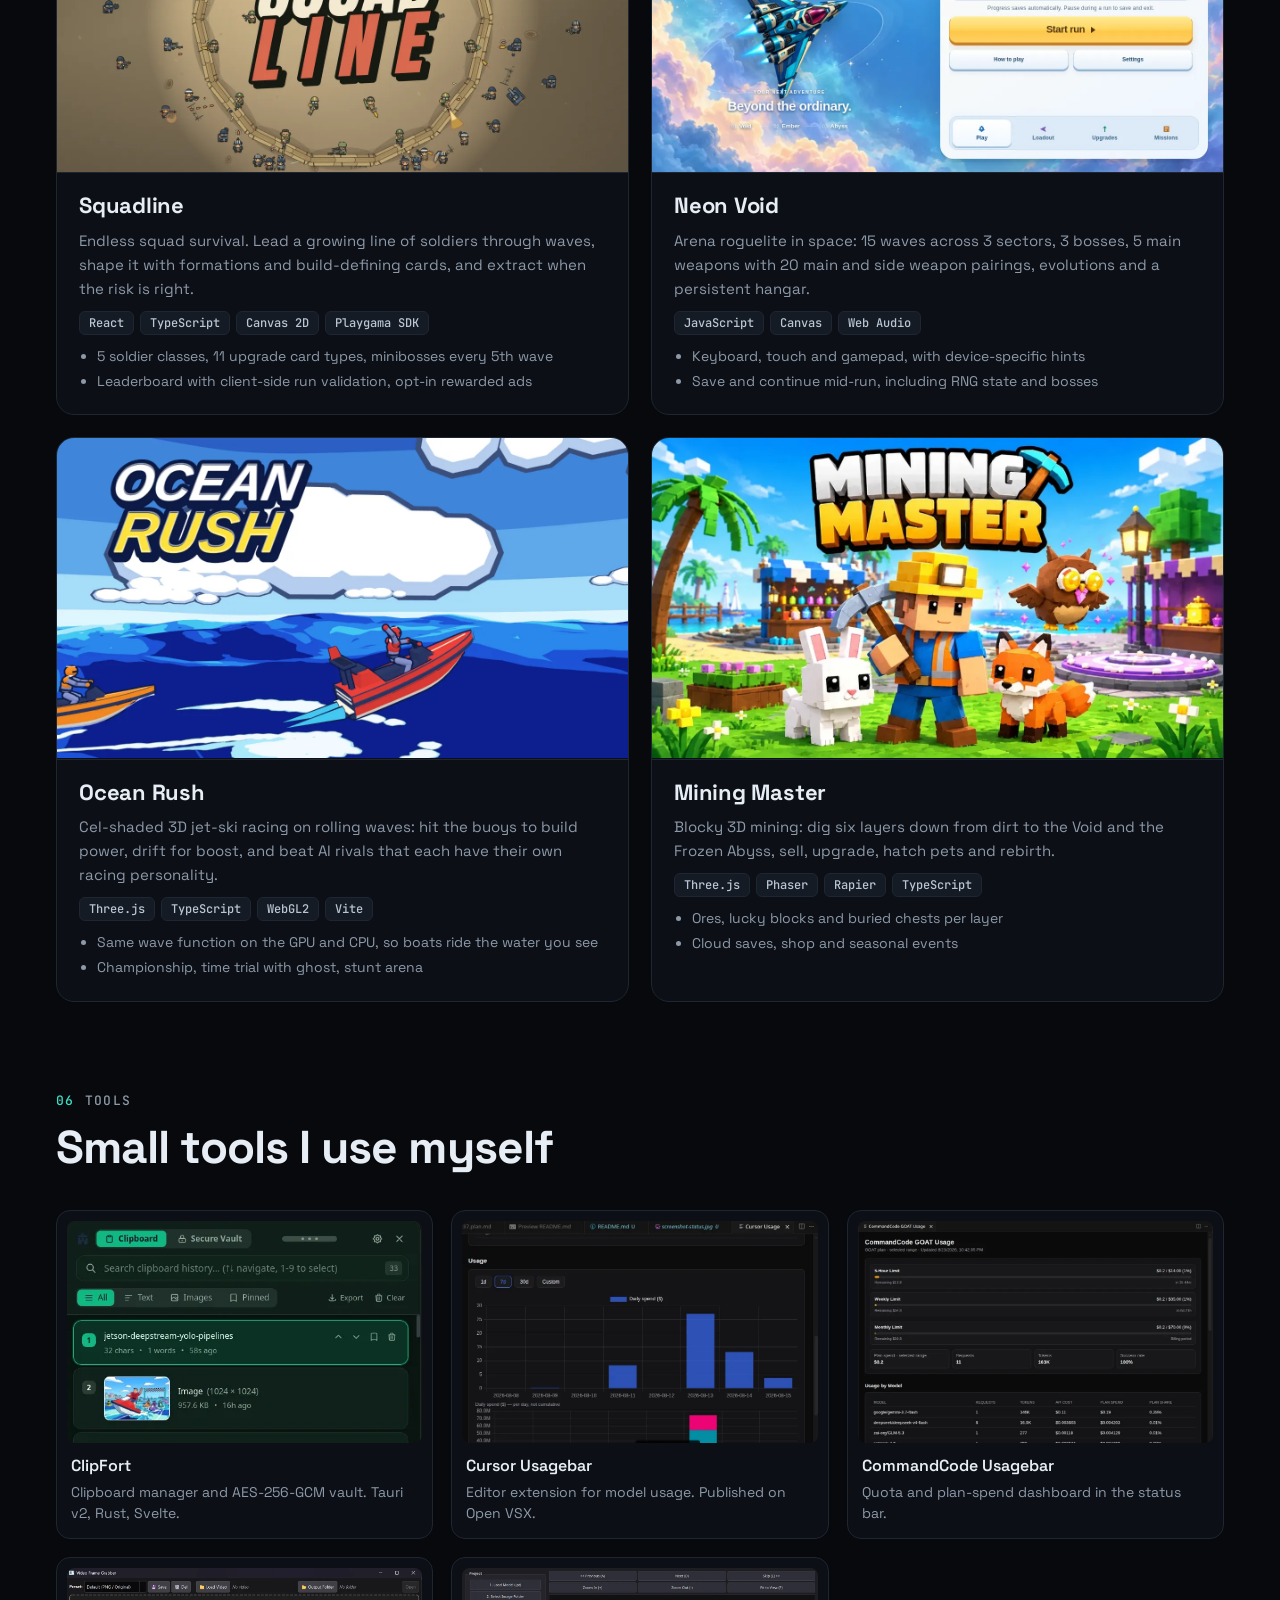
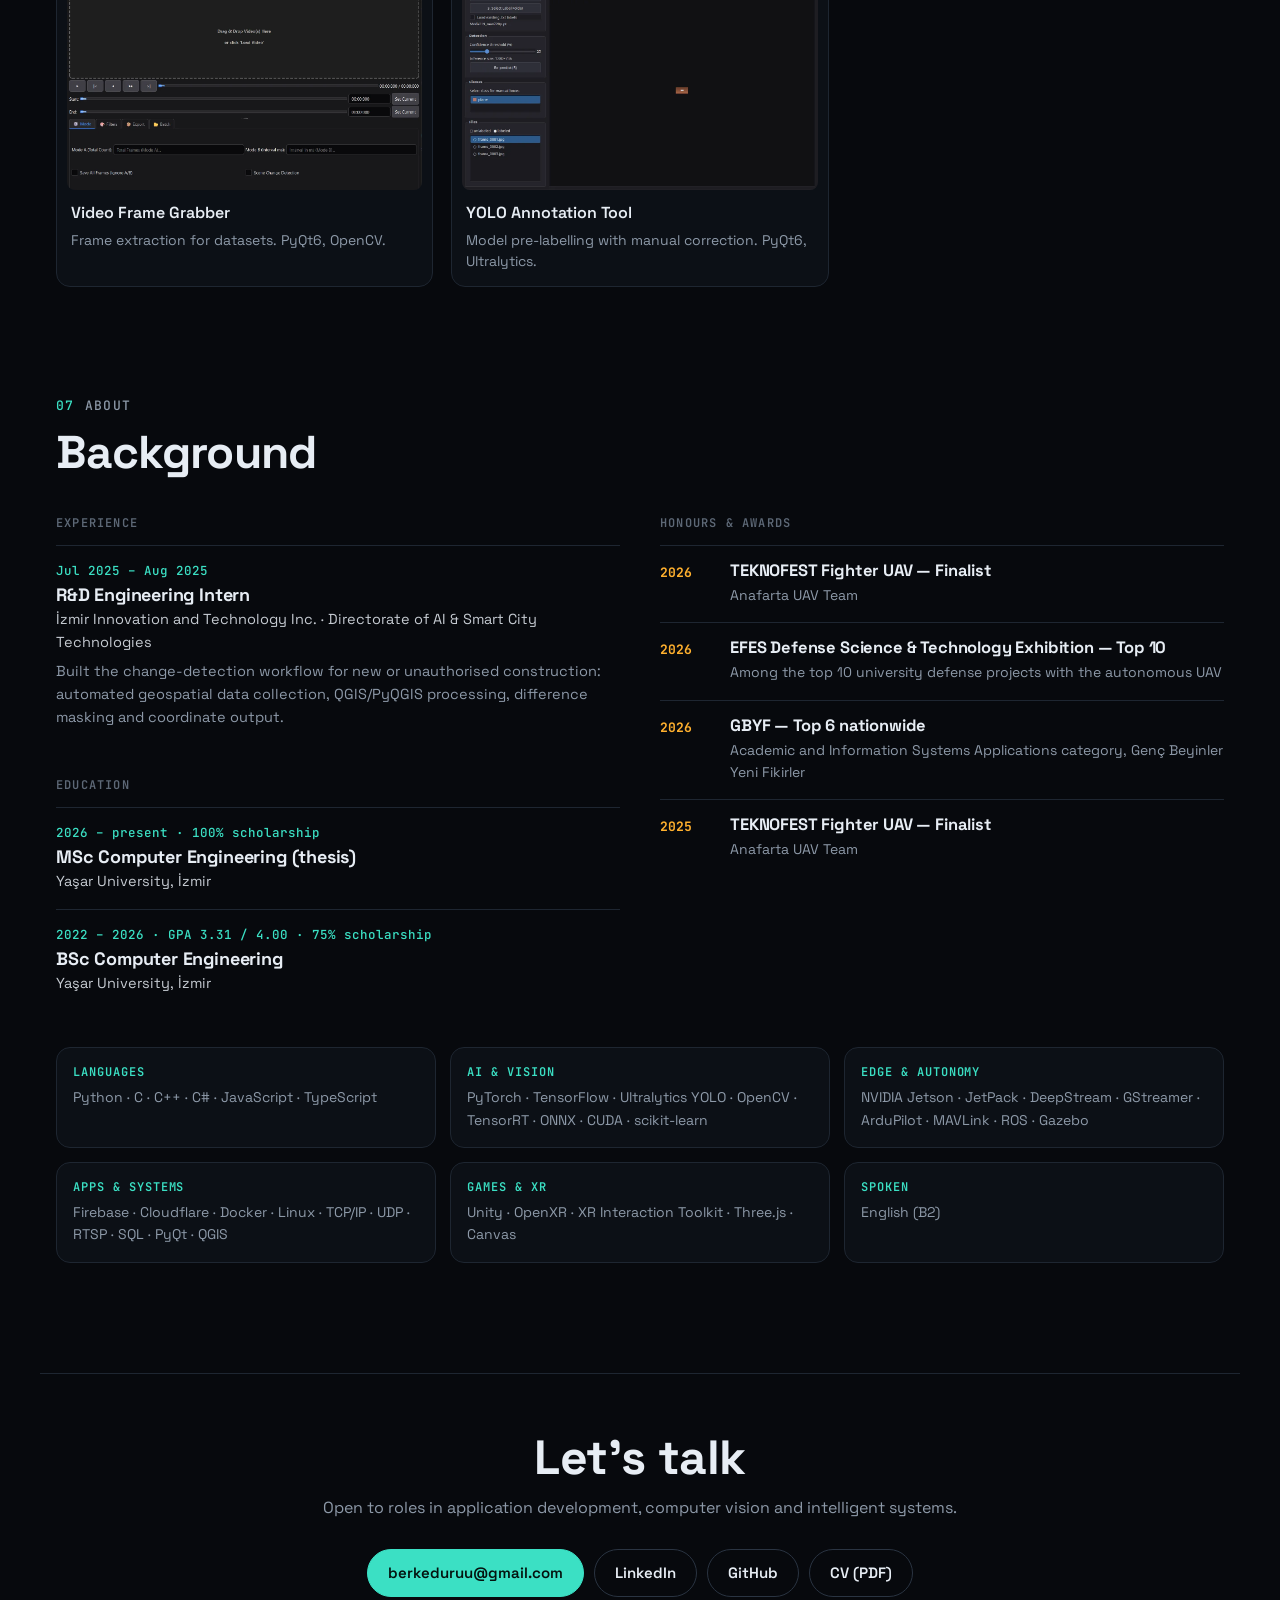
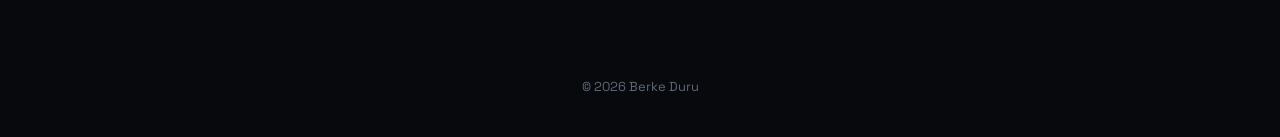
==== commit ae3d5c0a: "Draw onboard parts like the real hardware; show tools three per row The cutaway now shows a lensed c" ====
--- a/index.html
+++ b/index.html
@@ -127,24 +127,71 @@
 
     <div class="hw" id="hw">
       <figure class="hw-card hw-plane-card">
-        <svg class="hw-plane" viewBox="0 0 900 420" role="img" aria-label="Top-down cutaway of the fighter UAV showing where the onboard hardware sits">
-          <path class="hw-shape" d="M405,28 L468,28 L490,188 L490,232 L468,392 L405,392 L392,232 L392,188 Z"/>
-          <path class="hw-shape" d="M150,138 L186,138 L198,200 L198,220 L186,282 L150,282 L160,220 L160,200 Z"/>
-          <path class="hw-shape hw-fuselage" d="M130,203 L380,188 L700,180 Q792,186 806,210 Q792,234 700,240 L380,232 L130,217 Z"/>
-          <line class="hw-prop" x1="812" y1="168" x2="812" y2="252"/>
-          <circle class="hw-spinner" cx="808" cy="210" r="6"/>
-          <line class="hw-antenna" x1="262" y1="196" x2="262" y2="150"/>
-          <line class="hw-antenna" x1="282" y1="224" x2="282" y2="270"/>
-          <path class="hw-wire w-video" d="M736,205 H688"/>
-          <path class="hw-wire w-video" d="M598,201 H300"/>
-          <path class="hw-wire w-control" d="M598,219 H472"/>
-          <path class="hw-wire w-control" d="M420,212 H348"/>
-          <g class="hw-part" data-part="cam"><rect x="736" y="196" width="34" height="28" rx="5"/><circle cx="764" cy="210" r="6"/><text x="753" y="185">1</text></g>
-          <g class="hw-part hw-jetson" data-part="jetson"><rect x="598" y="190" width="90" height="40" rx="5"/><text x="643" y="179">2</text></g>
-          <g class="hw-part" data-part="battery"><rect x="498" y="196" width="88" height="28" rx="4"/><text x="542" y="185">3</text></g>
-          <g class="hw-part" data-part="pixhawk"><rect x="420" y="194" width="52" height="32" rx="4"/><text x="446" y="183">4</text></g>
-          <g class="hw-part" data-part="gps"><circle cx="336" cy="210" r="12"/><text x="336" y="186">5</text></g>
-          <g class="hw-part" data-part="radio"><rect x="246" y="198" width="54" height="24" rx="4"/><text x="300" y="250">6</text></g>
+        <svg class="hw-plane" viewBox="0 0 960 440" role="img" aria-label="Top-down cutaway of the fighter UAV showing where the onboard hardware sits">
+          <defs>
+            <linearGradient id="hwBody" x1="0" y1="0" x2="0" y2="1"><stop offset="0" stop-color="#1b2431"/><stop offset=".5" stop-color="#141b25"/><stop offset="1" stop-color="#1b2431"/></linearGradient>
+            <linearGradient id="hwPx" x1="0" y1="0" x2="0" y2="1"><stop offset="0" stop-color="#e6e9ee"/><stop offset="1" stop-color="#b9c0c9"/></linearGradient>
+          </defs>
+          <path class="hw-shape" d="M410,18 L478,18 L506,160 L506,280 L478,422 L410,422 L392,280 L392,160 Z"/>
+          <path class="hw-shape" d="M128,118 L168,118 L184,190 L184,250 L168,322 L128,322 L141,250 L141,190 Z"/>
+          <path class="hw-fuselage" d="M96,206 L300,166 L760,154 Q902,166 914,220 Q902,274 760,286 L300,274 L96,234 Z"/>
+          <line class="hw-prop" x1="924" y1="146" x2="924" y2="294"/>
+          <circle class="hw-spinner" cx="918" cy="220" r="8"/>
+
+          <path class="hw-wire w-video" d="M812,214 H792"/>
+          <path class="hw-wire w-video" d="M640,192 C600,168 320,166 282,190"/>
+          <path class="hw-wire w-control" d="M640,250 C606,276 530,276 496,248"/>
+          <path class="hw-wire w-control" d="M410,220 H380"/>
+
+          <g class="hw-part" data-part="cam">
+            <rect class="hw-pcb" x="812" y="190" width="58" height="60" rx="6"/>
+            <circle class="lens-outer" cx="846" cy="220" r="21"/><circle class="lens-mid" cx="846" cy="220" r="13"/><circle class="lens-glass" cx="846" cy="220" r="6"/>
+            <circle class="lens-glint" cx="842" cy="216" r="2"/>
+            <rect class="ribbon" x="802" y="206" width="12" height="28" rx="1"/>
+          </g>
+          <g class="hw-part" data-part="jetson">
+            <rect class="jet-body" x="640" y="176" width="152" height="88" rx="8"/>
+            <path class="jet-fins" d="M652,186 V254 M661,186 V254 M670,186 V254 M762,186 V254 M771,186 V254 M780,186 V254"/>
+            <circle class="jet-fan-ring" cx="716" cy="220" r="30"/>
+            <g class="jet-fan"><path d="M716,220 C724,205 732,201 736,205 C730,211 724,216 716,220 Z M716,220 C731,223 736,231 732,235 C725,231 720,226 716,220 Z M716,220 C713,235 706,241 700,238 C705,231 710,226 716,220 Z M716,220 C701,217 696,209 699,204 C707,208 712,214 716,220 Z"/></g>
+            <circle class="jet-hub" cx="716" cy="220" r="5"/>
+          </g>
+          <g class="hw-part" data-part="battery">
+            <rect class="bat-body" x="518" y="186" width="108" height="68" rx="9"/>
+            <rect class="bat-label" x="530" y="200" width="70" height="40" rx="4"/>
+            <text class="bat-text" x="565" y="225">LiPo</text>
+            <rect class="bat-cap" x="606" y="198" width="10" height="44" rx="3"/>
+            <path class="lead-red" d="M626,206 C636,206 636,198 640,198"/><path class="lead-black" d="M626,234 C636,234 636,242 640,242"/>
+          </g>
+          <g class="hw-part" data-part="pixhawk">
+            <rect class="px-body" x="408" y="182" width="88" height="76" rx="11"/>
+            <rect class="px-top" x="418" y="192" width="68" height="56" rx="7"/>
+            <path class="px-arrow" d="M434,220 H468 M458,210 L470,220 L458,230"/>
+            <circle class="px-led" cx="428" cy="202" r="3"/>
+            <path class="px-ports" d="M412,192 V248"/>
+          </g>
+          <g class="hw-part" data-part="gps">
+            <circle class="gps-mast" cx="352" cy="220" r="30"/>
+            <circle class="gps-puck" cx="352" cy="220" r="24"/>
+            <path class="gps-arrow" d="M340,220 H364 M357,213 L365,220 L357,227"/>
+            <circle class="gps-led" cx="352" cy="206" r="2.5"/>
+          </g>
+          <g class="hw-part" data-part="radio">
+            <rect class="radio-body" x="206" y="180" width="76" height="32" rx="5"/>
+            <rect class="radio-body" x="206" y="228" width="76" height="32" rx="5"/>
+            <path class="radio-vents" d="M216,190 H252 M216,197 H252 M216,204 H252 M216,238 H252 M216,245 H252 M216,252 H252"/>
+            <circle class="radio-led" cx="270" cy="196" r="3"/><circle class="radio-led" cx="270" cy="244" r="3"/>
+            <path class="hw-antenna" d="M226,180 V136 M226,136 l-6,-8 M226,136 l6,-8 M246,260 V304 M246,304 l-6,8 M246,304 l6,8"/>
+          </g>
+
+          <g class="hw-nums">
+            <g><circle cx="846" cy="168" r="11"/><text x="846" y="172">1</text></g>
+            <g><circle cx="716" cy="160" r="11"/><text x="716" y="164">2</text></g>
+            <g><circle cx="572" cy="300" r="11"/><text x="572" y="304">3</text></g>
+            <g><circle cx="452" cy="160" r="11"/><text x="452" y="164">4</text></g>
+            <g><circle cx="352" cy="282" r="11"/><text x="352" y="286">5</text></g>
+            <g><circle cx="282" cy="160" r="11"/><text x="282" y="164">6</text></g>
+          </g>
         </svg>
         <ol class="hw-legend">
           <li data-part="cam"><b>Camera</b>CSI, 1920×1080 at 60 fps, wide 6 mm lens. 22.2° × 16.8° field of view.</li>
--- a/css/style.css
+++ b/css/style.css
@@ -316,20 +316,56 @@
 .hw-card { margin: 0; padding: 18px; border: 1px solid var(--line); border-radius: calc(var(--radius) + 4px); background: var(--bg-2); display: flex; flex-direction: column; gap: 14px; }
 .hw-plane, .hw-board { width: 100%; height: auto; overflow: visible; }
 .hw-shape { fill: #121922; stroke: var(--line-2); stroke-width: 1.4; }
-.hw-fuselage { fill: #161e29; }
-.hw-prop { stroke: rgba(231, 237, 244, .5); stroke-width: 3; stroke-linecap: round; animation: prop .12s linear infinite; transform-origin: 812px 210px; }
+.hw-fuselage { fill: url(#hwBody); stroke: var(--line-2); stroke-width: 1.4; }
+.hw-prop { stroke: rgba(231, 237, 244, .5); stroke-width: 4; stroke-linecap: round; animation: prop .12s linear infinite; transform-origin: 924px 220px; }
 @keyframes prop { 50% { transform: scaleY(.25); opacity: .4; } }
-.hw-spinner { fill: var(--line-2); }
-.hw-antenna { stroke: var(--muted); stroke-width: 2; stroke-linecap: round; }
-.hw-wire { fill: none; stroke-width: 2; stroke-dasharray: 5 6; animation: flow 1s linear infinite; }
+.hw-spinner { fill: #2a3442; }
+.hw-antenna { fill: none; stroke: #9aa6b4; stroke-width: 2.4; stroke-linecap: round; }
+.hw-wire { fill: none; stroke-width: 2.4; stroke-dasharray: 5 6; animation: flow 1s linear infinite; }
 .hw-wire.w-video { stroke: var(--cyan); }
 .hw-wire.w-control { stroke: var(--amber); animation-direction: reverse; }
 @keyframes flow { to { stroke-dashoffset: -22; } }
-.hw-part rect, .hw-part circle { fill: var(--panel-2); stroke: var(--muted); stroke-width: 1.4; transition: stroke .2s, fill .2s; cursor: pointer; }
-.hw-part text { font: 700 12px var(--mono); fill: var(--muted); text-anchor: middle; }
-.hw-jetson rect { stroke: #8fc23a; fill: rgba(118, 185, 0, .12); }
-.hw-part.is-on rect, .hw-part.is-on circle { stroke: var(--text); fill: #233041; }
-.hw-part.is-on text { fill: var(--text); }
+.hw-part { cursor: pointer; transition: filter .2s, opacity .2s; }
+.hw.has-focus .hw-part:not(.is-on) { opacity: .45; }
+.hw-part.is-on { filter: drop-shadow(0 0 7px rgba(59, 224, 196, .75)); }
+/* camera */
+.hw-pcb { fill: #12321f; stroke: #2d6a43; stroke-width: 1.2; }
+.lens-outer { fill: #1a1d22; stroke: #4a525e; stroke-width: 2; }
+.lens-mid { fill: #0c0f13; stroke: #6b7684; stroke-width: 1.5; }
+.lens-glass { fill: #24476b; }
+.lens-glint { fill: rgba(255, 255, 255, .7); }
+.ribbon { fill: #e7d8b0; }
+/* jetson */
+.jet-body { fill: #101812; stroke: #76b900; stroke-width: 2; }
+.jet-fins { stroke: rgba(170, 182, 196, .45); stroke-width: 4; stroke-linecap: round; }
+.jet-fan-ring { fill: #0a0f0c; stroke: #3d4d41; stroke-width: 2; }
+.jet-fan { fill: rgba(175, 190, 205, .6); transform-origin: 716px 220px; animation: spin 1.1s linear infinite; }
+.jet-hub { fill: #76b900; }
+/* battery */
+.bat-body { fill: #1d2a3b; stroke: #3d5675; stroke-width: 1.4; }
+.bat-label { fill: #e8b33a; }
+.bat-text { font: 800 15px var(--font); fill: #1d2a3b; text-anchor: middle; dominant-baseline: middle; }
+.bat-cap { fill: #2c3e55; }
+.lead-red, .lead-black { fill: none; stroke-width: 3; stroke-linecap: round; }
+.lead-red { stroke: #e2454f; } .lead-black { stroke: #0b0d10; }
+/* pixhawk */
+.px-body { fill: url(#hwPx); stroke: #8b949f; stroke-width: 1.2; }
+.px-top { fill: #2a2f36; }
+.px-arrow { fill: none; stroke: #f2f4f7; stroke-width: 3; stroke-linecap: round; stroke-linejoin: round; }
+.px-led { fill: #45d97e; animation: blink 1.4s steps(2) infinite; }
+.px-ports { stroke: #ff7a3c; stroke-width: 5; stroke-dasharray: 4 3; }
+@keyframes blink { 50% { opacity: .2; } }
+/* gps */
+.gps-mast { fill: none; stroke: rgba(154, 166, 180, .35); stroke-width: 2; stroke-dasharray: 3 4; }
+.gps-puck { fill: #1b1f25; stroke: #59636f; stroke-width: 2; }
+.gps-arrow { fill: none; stroke: #e7edf4; stroke-width: 2.4; stroke-linecap: round; stroke-linejoin: round; }
+.gps-led { fill: #5b84ff; animation: blink 1s steps(2) infinite; }
+/* radios */
+.radio-body { fill: #1e2632; stroke: #4a5868; stroke-width: 1.4; }
+.radio-vents { stroke: #39465a; stroke-width: 2; }
+.radio-led { fill: var(--cyan); animation: blink .7s steps(2) infinite; }
+.hw-nums circle { fill: #e7edf4; }
+.hw-nums text { font: 700 12px var(--mono); fill: var(--bg); text-anchor: middle; }
 .hw-legend { list-style: none; counter-reset: hw; margin: 0; padding: 0; display: grid; grid-template-columns: 1fr 1fr; gap: 8px 18px; }
 .hw-legend li { counter-increment: hw; font-size: 13.5px; color: var(--muted); padding: 8px 10px 8px 34px; border-radius: 9px; position: relative; cursor: default; transition: background .2s; }
 .hw-legend li::before { content: counter(hw); position: absolute; left: 8px; top: 8px; width: 18px; height: 18px; border-radius: 50%; display: grid; place-items: center; font: 700 11px var(--mono); color: var(--bg); background: var(--muted); }
@@ -568,7 +604,7 @@
 .game-points { margin: 0; padding-left: 18px; color: var(--muted); font-size: 14px; display: grid; gap: 3px; }
 
 /* ---------- tools ---------- */
-.tools { display: grid; grid-template-columns: repeat(5, 1fr); gap: 14px; }
+.tools { display: grid; grid-template-columns: repeat(3, 1fr); gap: 18px; }
 .tool {
   display: flex; flex-direction: column; gap: 4px;
   padding: 10px 10px 14px;
@@ -580,8 +616,8 @@
 }
 .tool:hover { text-decoration: none; border-color: var(--cyan); transform: translateY(-2px); }
 .tool img { width: 100%; height: auto; aspect-ratio: 16 / 10; object-fit: cover; object-position: top; border-radius: 8px; margin-bottom: 6px; background: var(--panel); }
-.tool-name { font-weight: 600; font-size: 14.5px; padding: 0 4px; }
-.tool-desc { color: var(--muted); font-size: 13px; line-height: 1.45; padding: 0 4px; }
+.tool-name { font-weight: 600; font-size: 16px; padding: 0 4px; }
+.tool-desc { color: var(--muted); font-size: 14px; line-height: 1.5; padding: 0 4px; }
 
 /* ---------- about ---------- */
 .about-grid { display: grid; grid-template-columns: 1fr 1fr; gap: 40px; }
@@ -615,7 +651,6 @@
 /* ---------- responsive ---------- */
 @media (max-width: 1080px) {
   .hw, .field { grid-template-columns: 1fr; }
-  .tools { grid-template-columns: repeat(3, 1fr); }
   .lock-steps { grid-template-columns: repeat(3, 1fr); }
   .feature-grid { grid-template-columns: 1fr 1fr; }
   .geo { grid-template-columns: 1fr; }
@@ -627,6 +662,7 @@
   .flowline { grid-template-columns: 1fr 1fr; }
   .flow-step::after { display: none; }
   .games { grid-template-columns: 1fr; }
+  .tools { grid-template-columns: 1fr 1fr; }
   .about-grid { grid-template-columns: 1fr; gap: 8px; }
   .skills { grid-template-columns: 1fr 1fr; }
   .awards-strip, .metrics { grid-template-columns: 1fr 1fr; }
@@ -640,7 +676,7 @@
   .topbar { gap: 10px; }
   .section { padding-top: 80px; }
   .video-pair { grid-template-columns: 1fr; }
-  .tools { grid-template-columns: 1fr 1fr; }
+  .tools { grid-template-columns: 1fr; }
   .lock-steps, .feature-grid, .skills { grid-template-columns: 1fr; }
   .geo, .arch, .ops { padding: 12px; }
   .geo-steps { grid-template-columns: repeat(7, minmax(0, 1fr)); gap: 4px; }
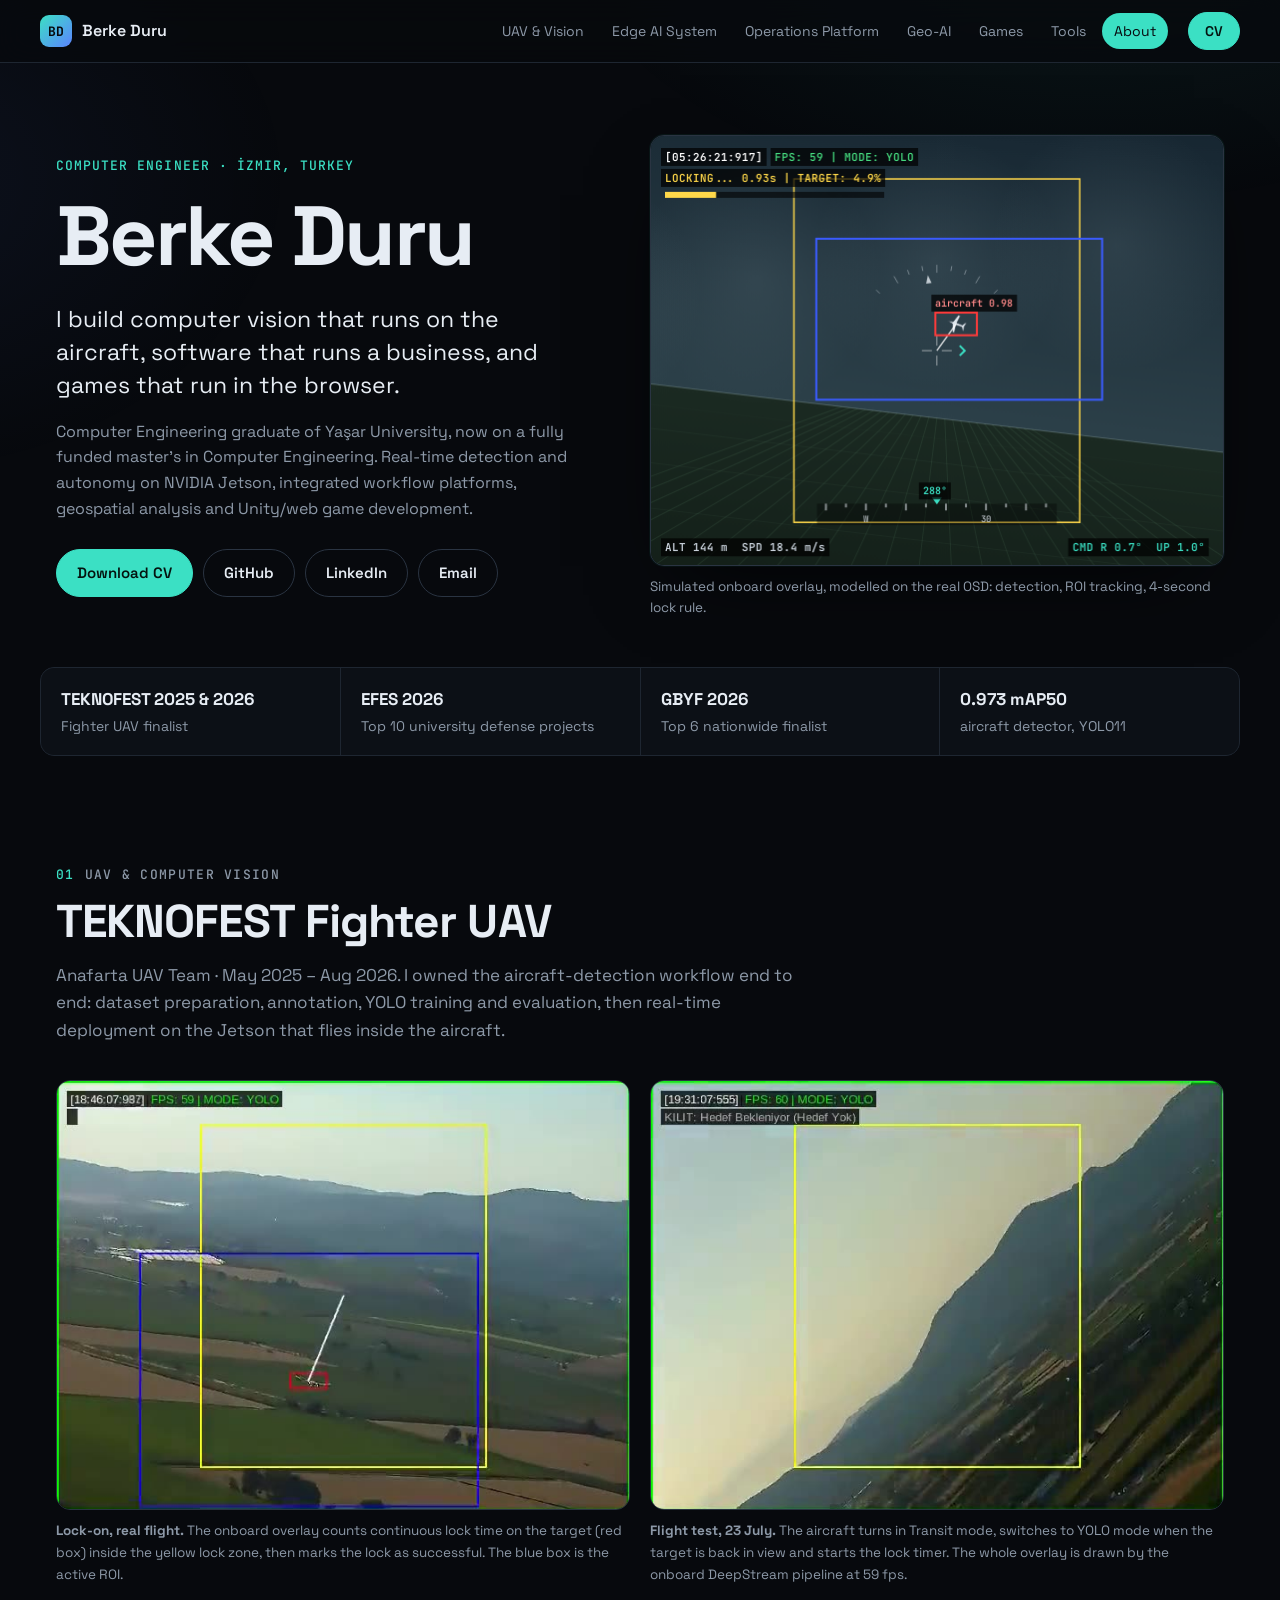
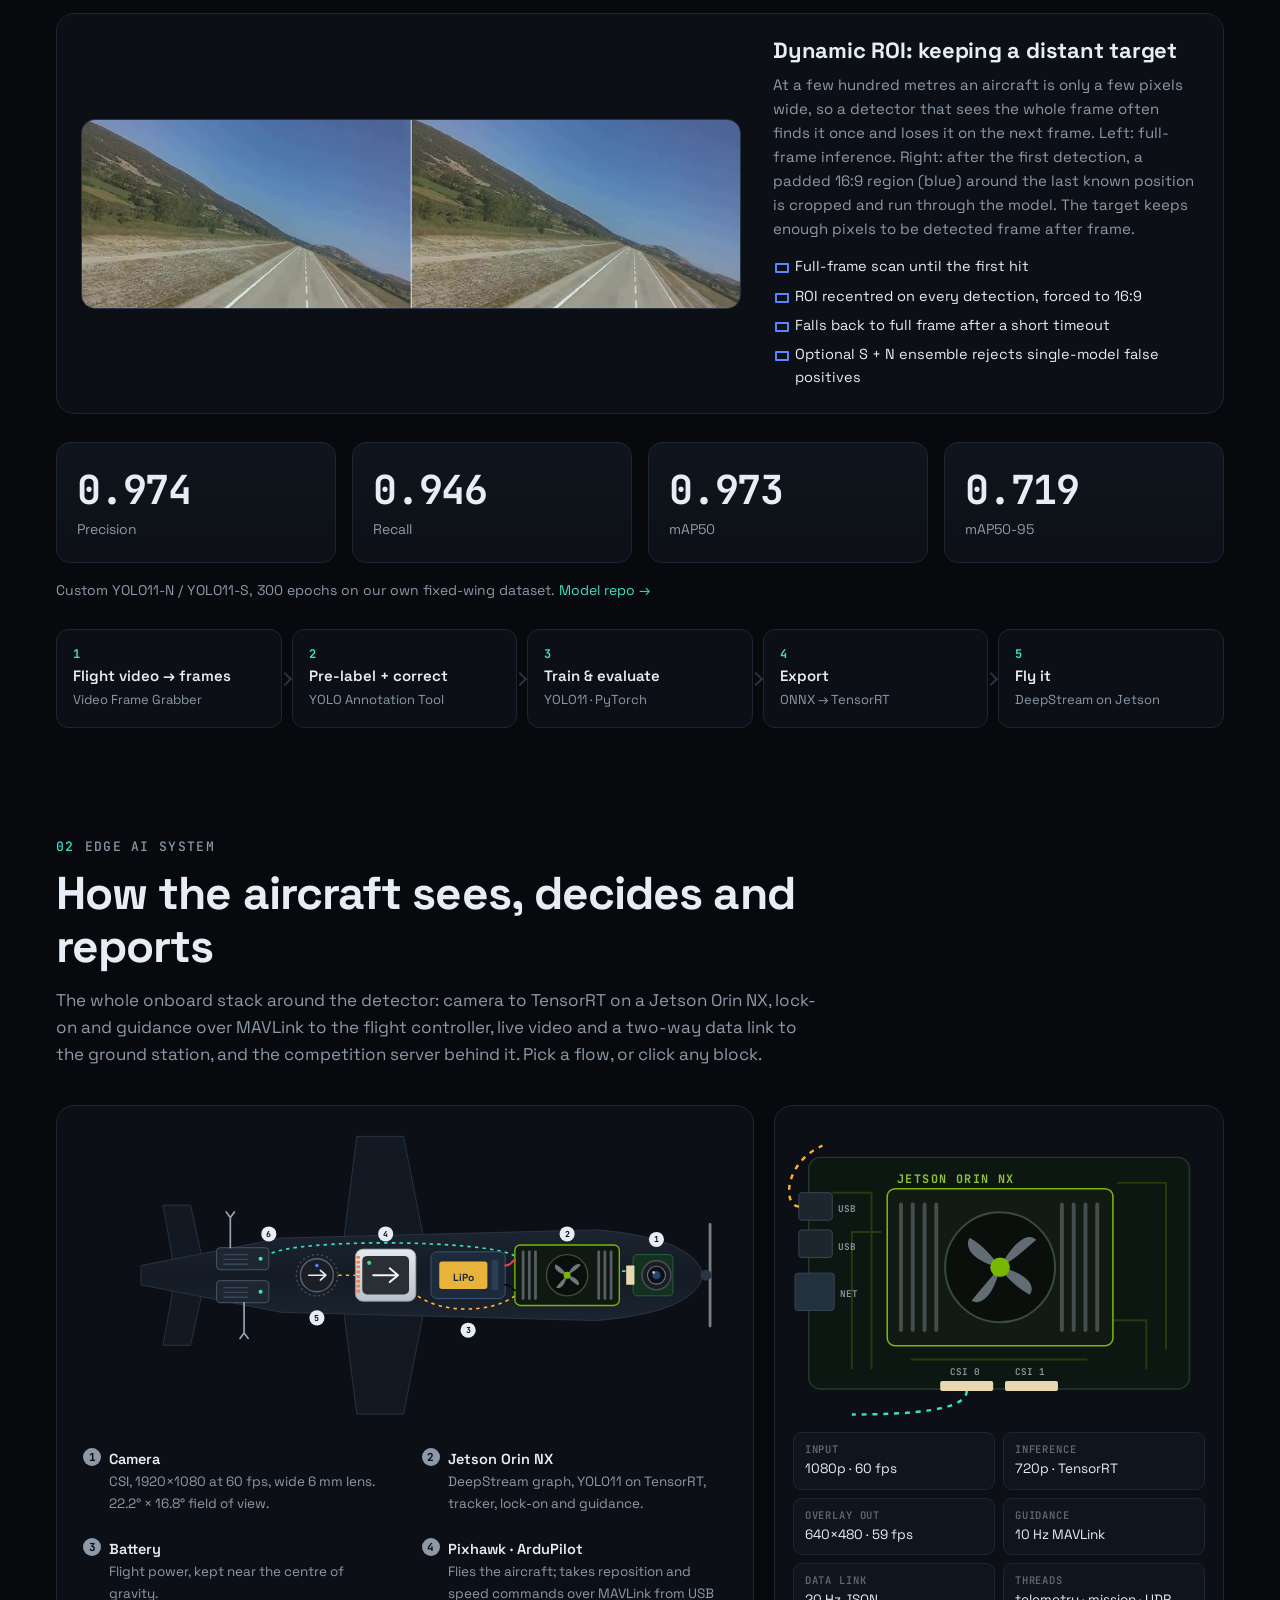
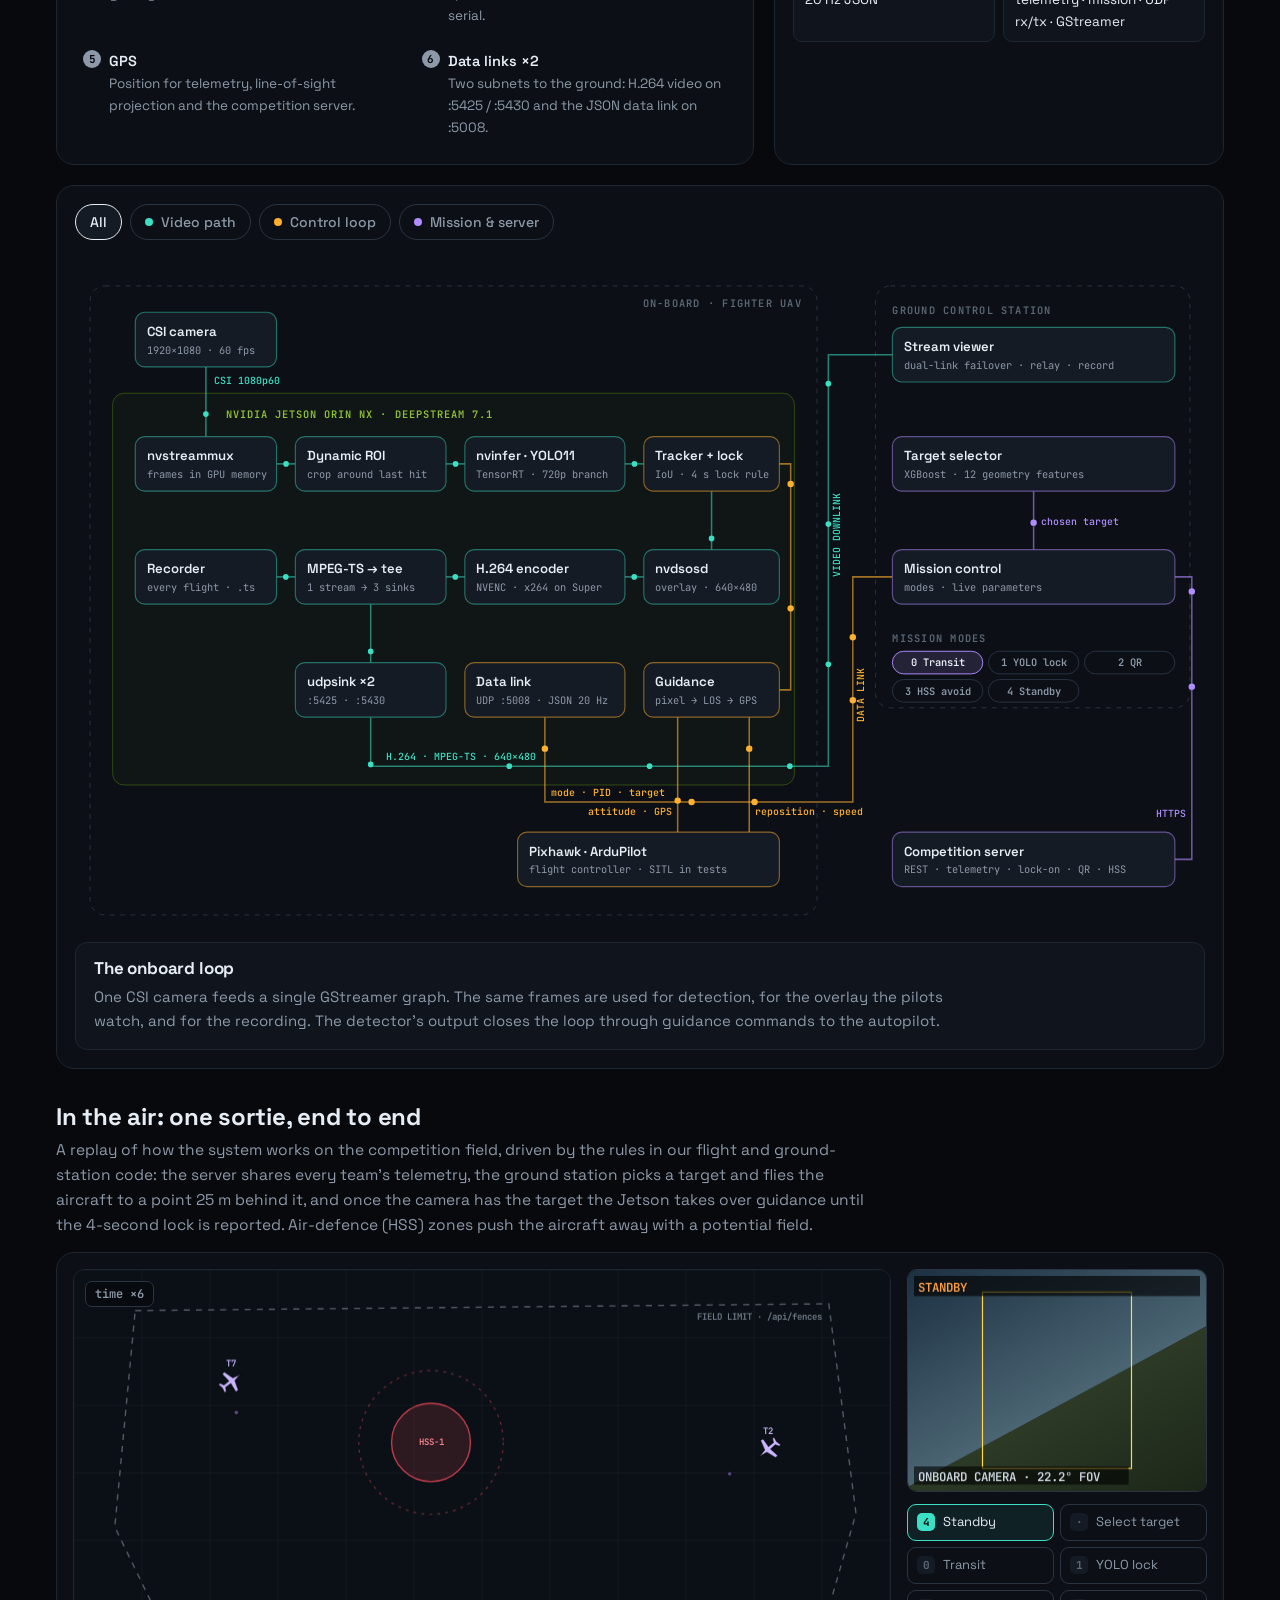
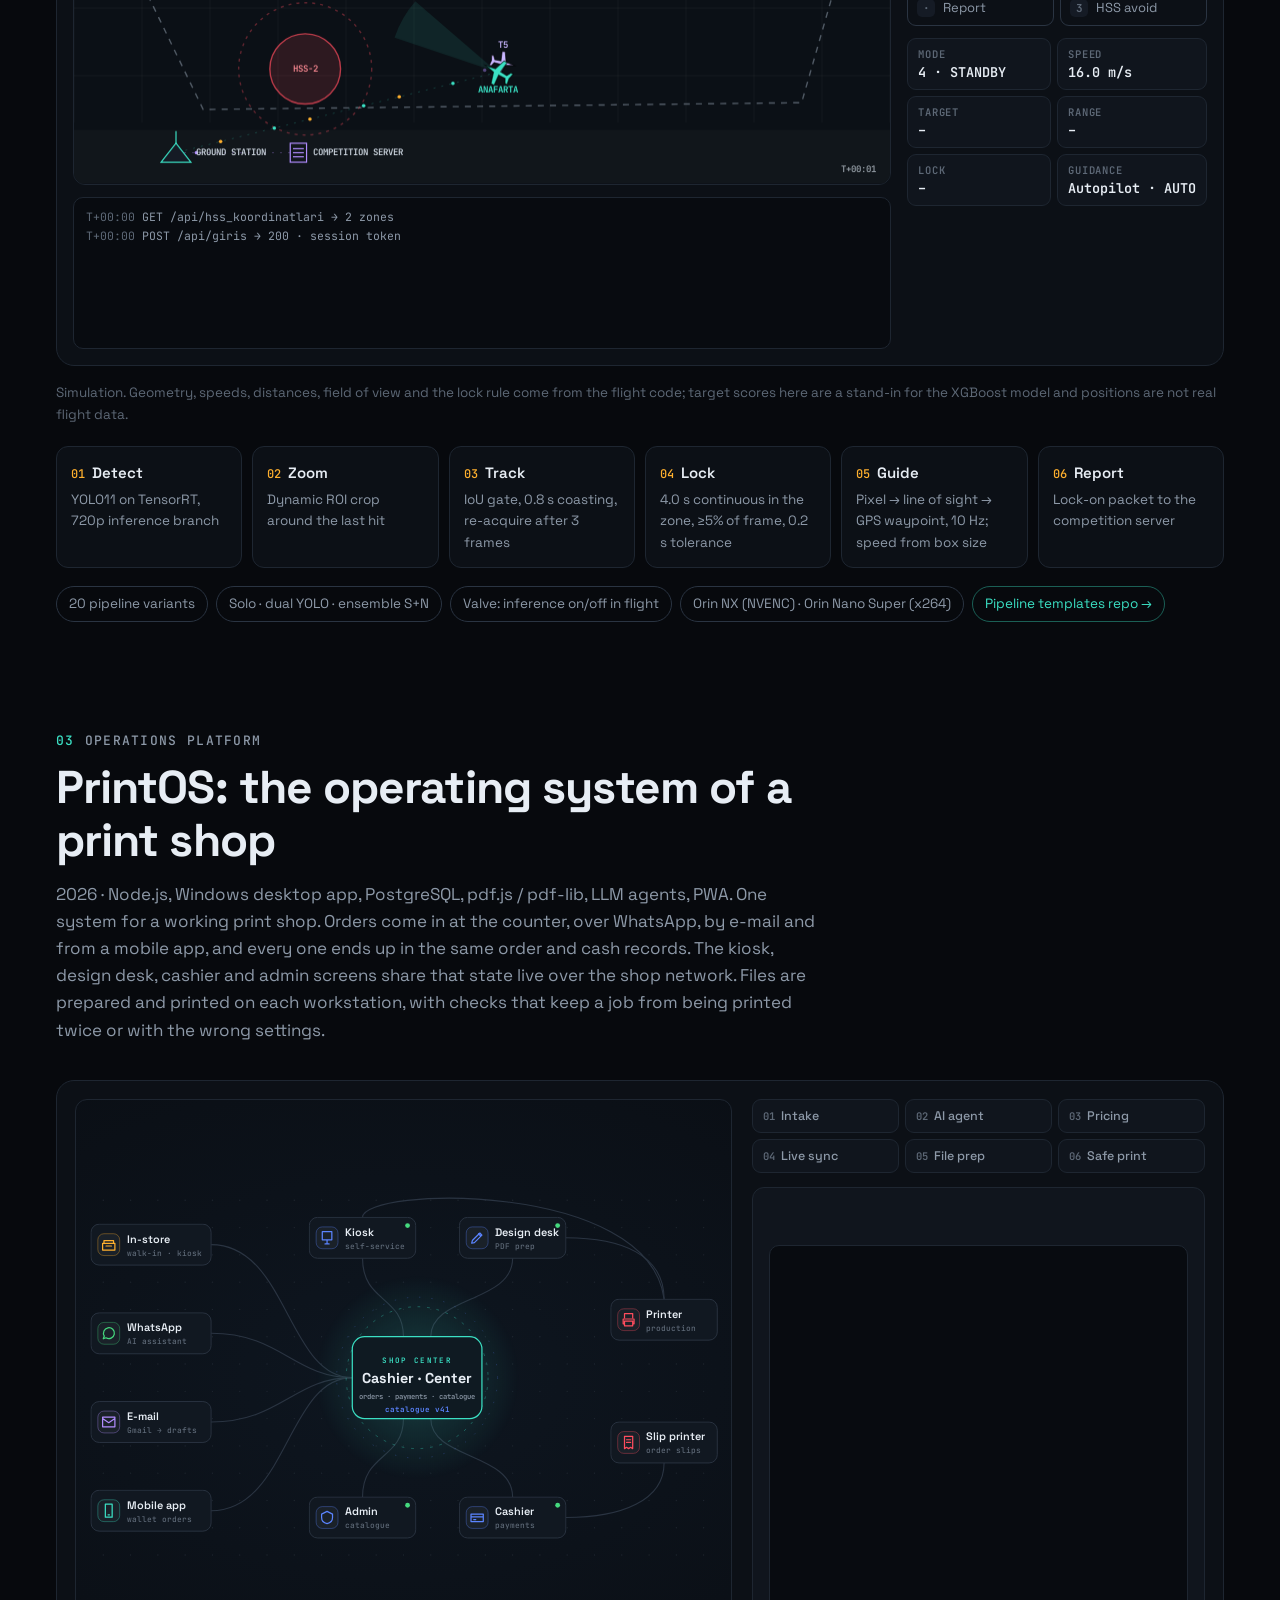
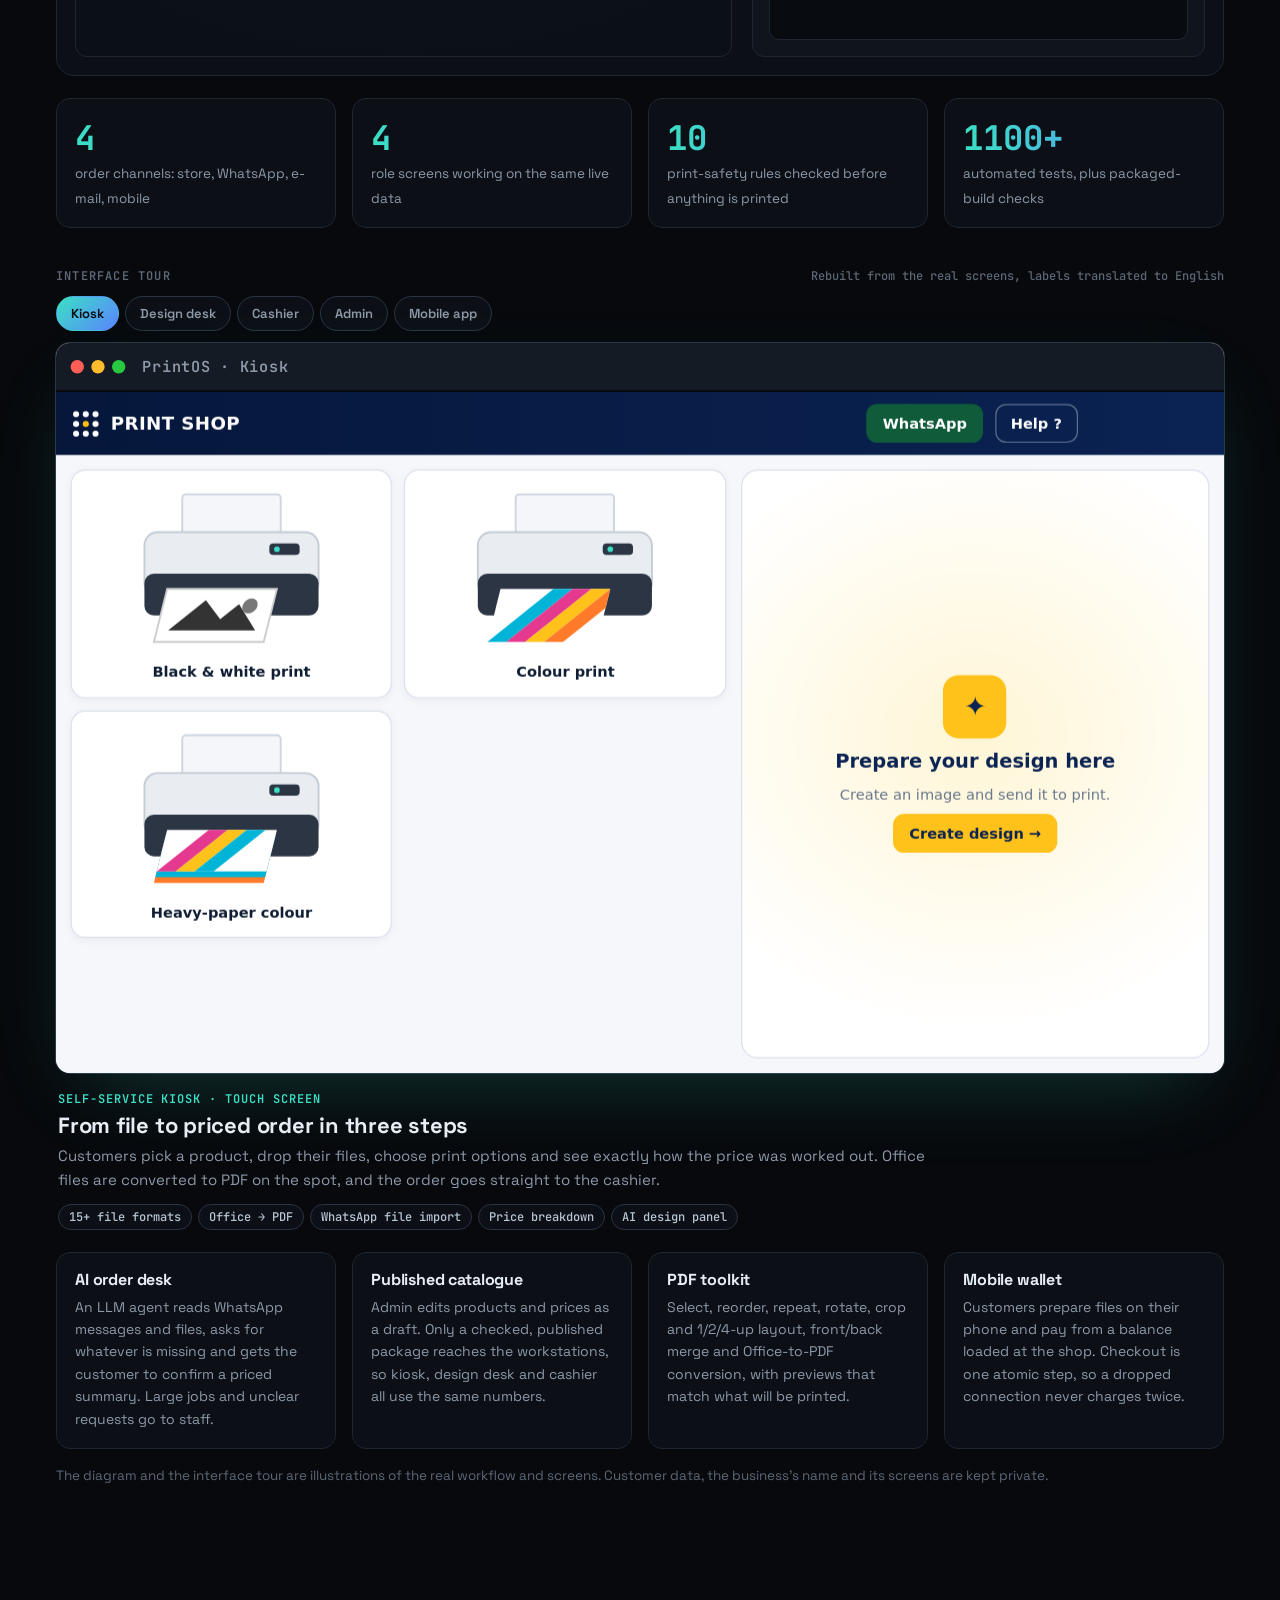
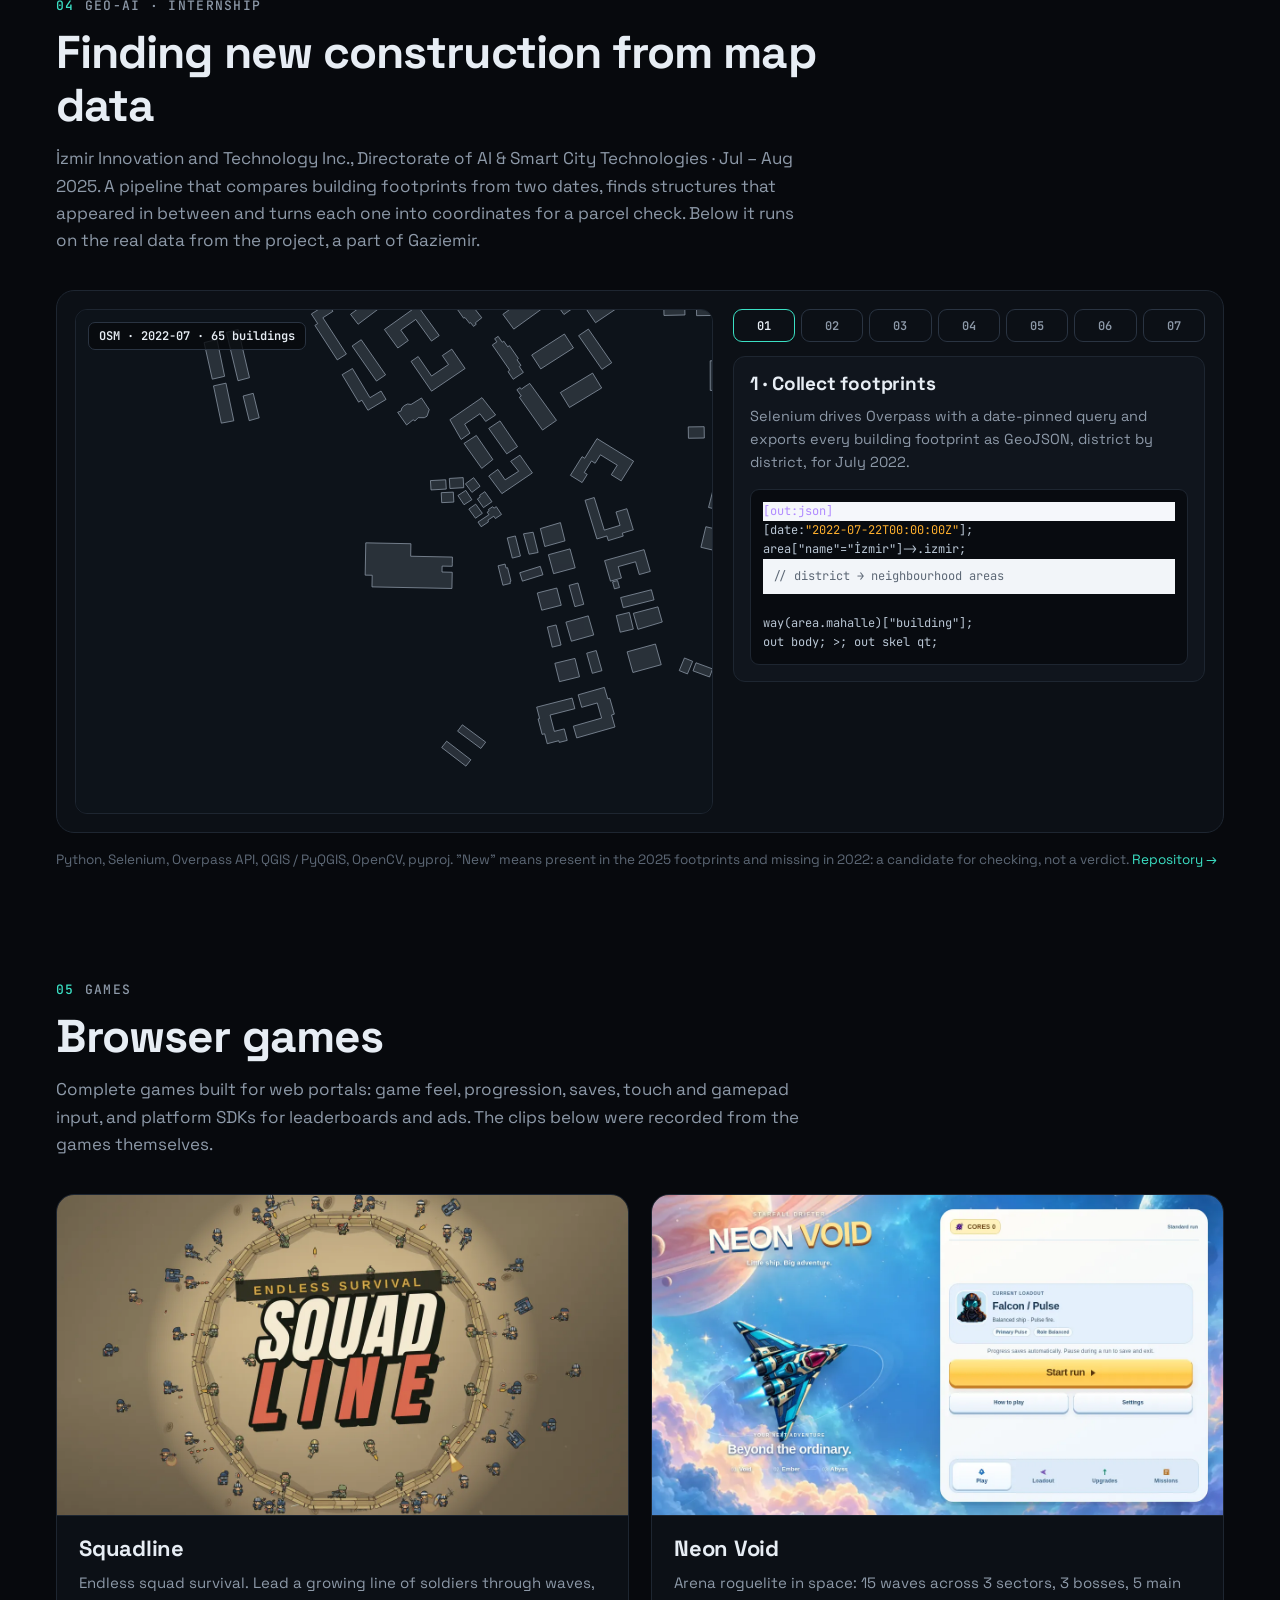
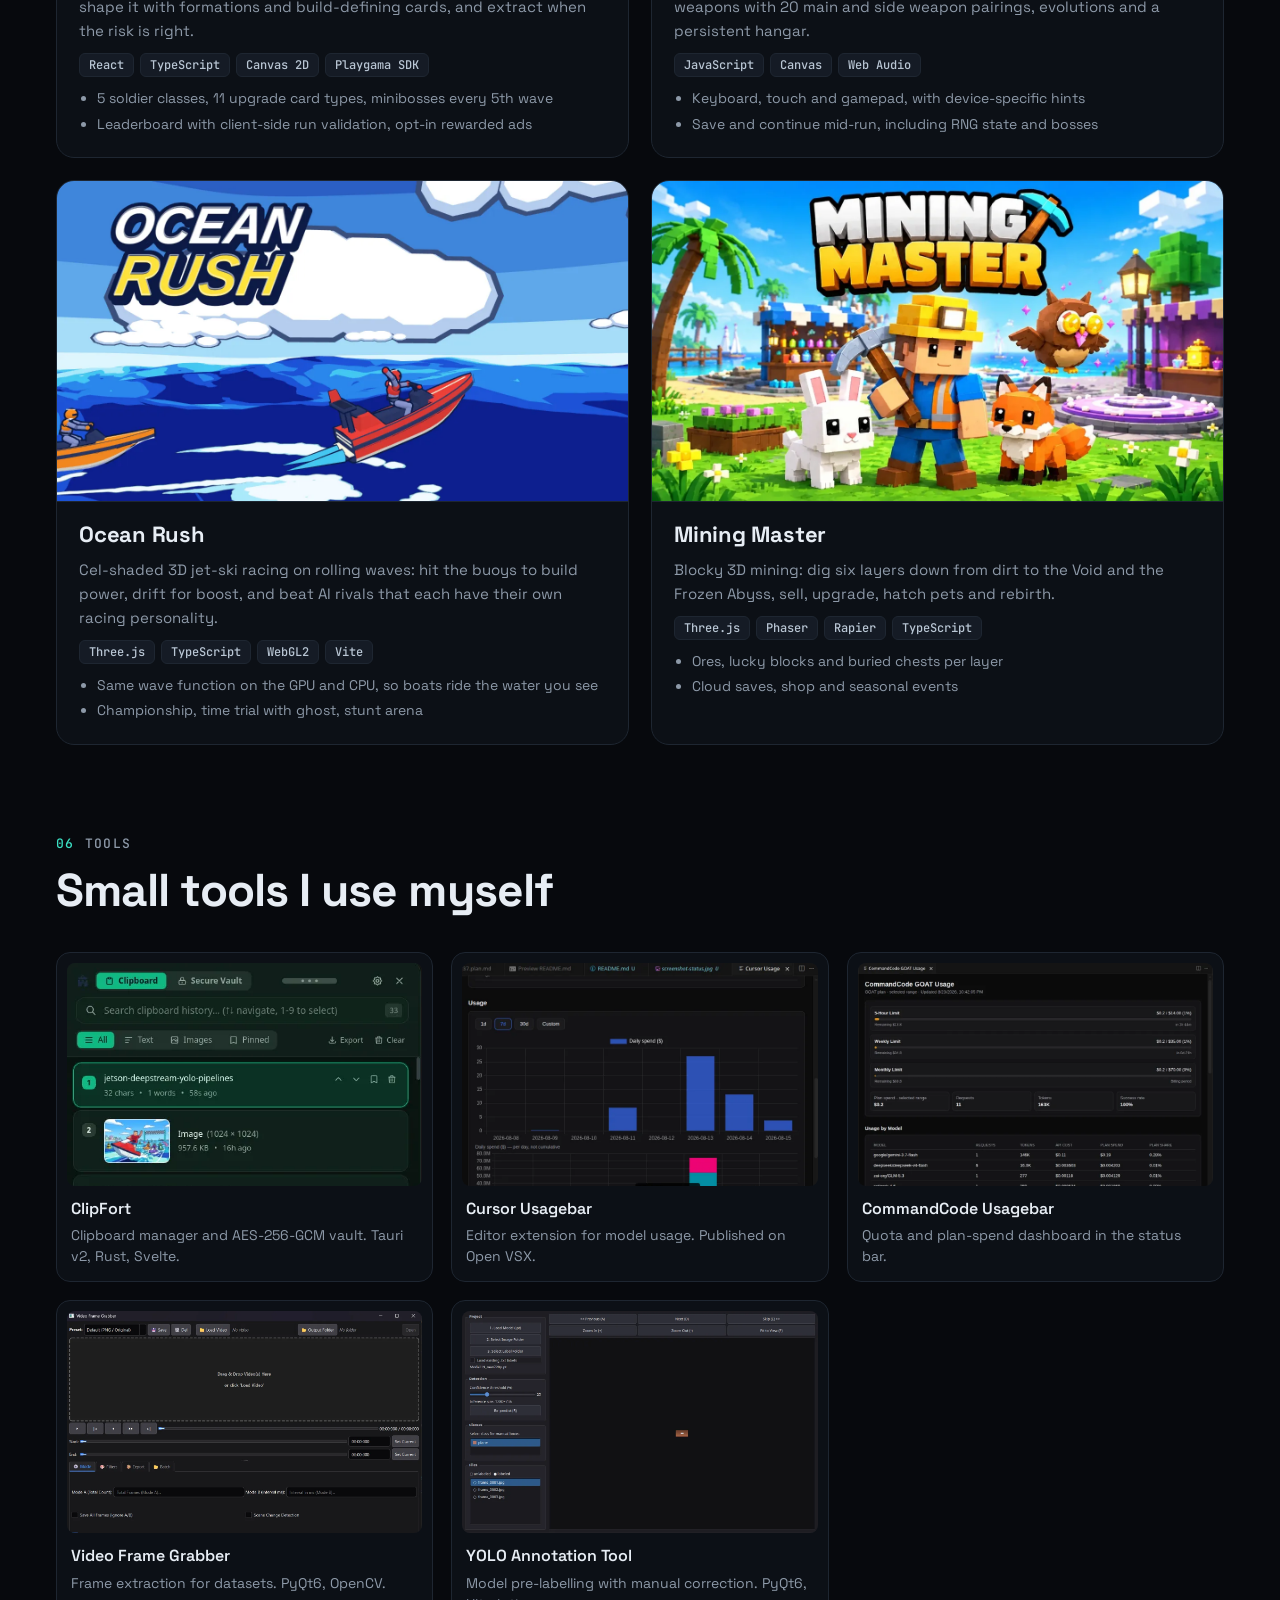
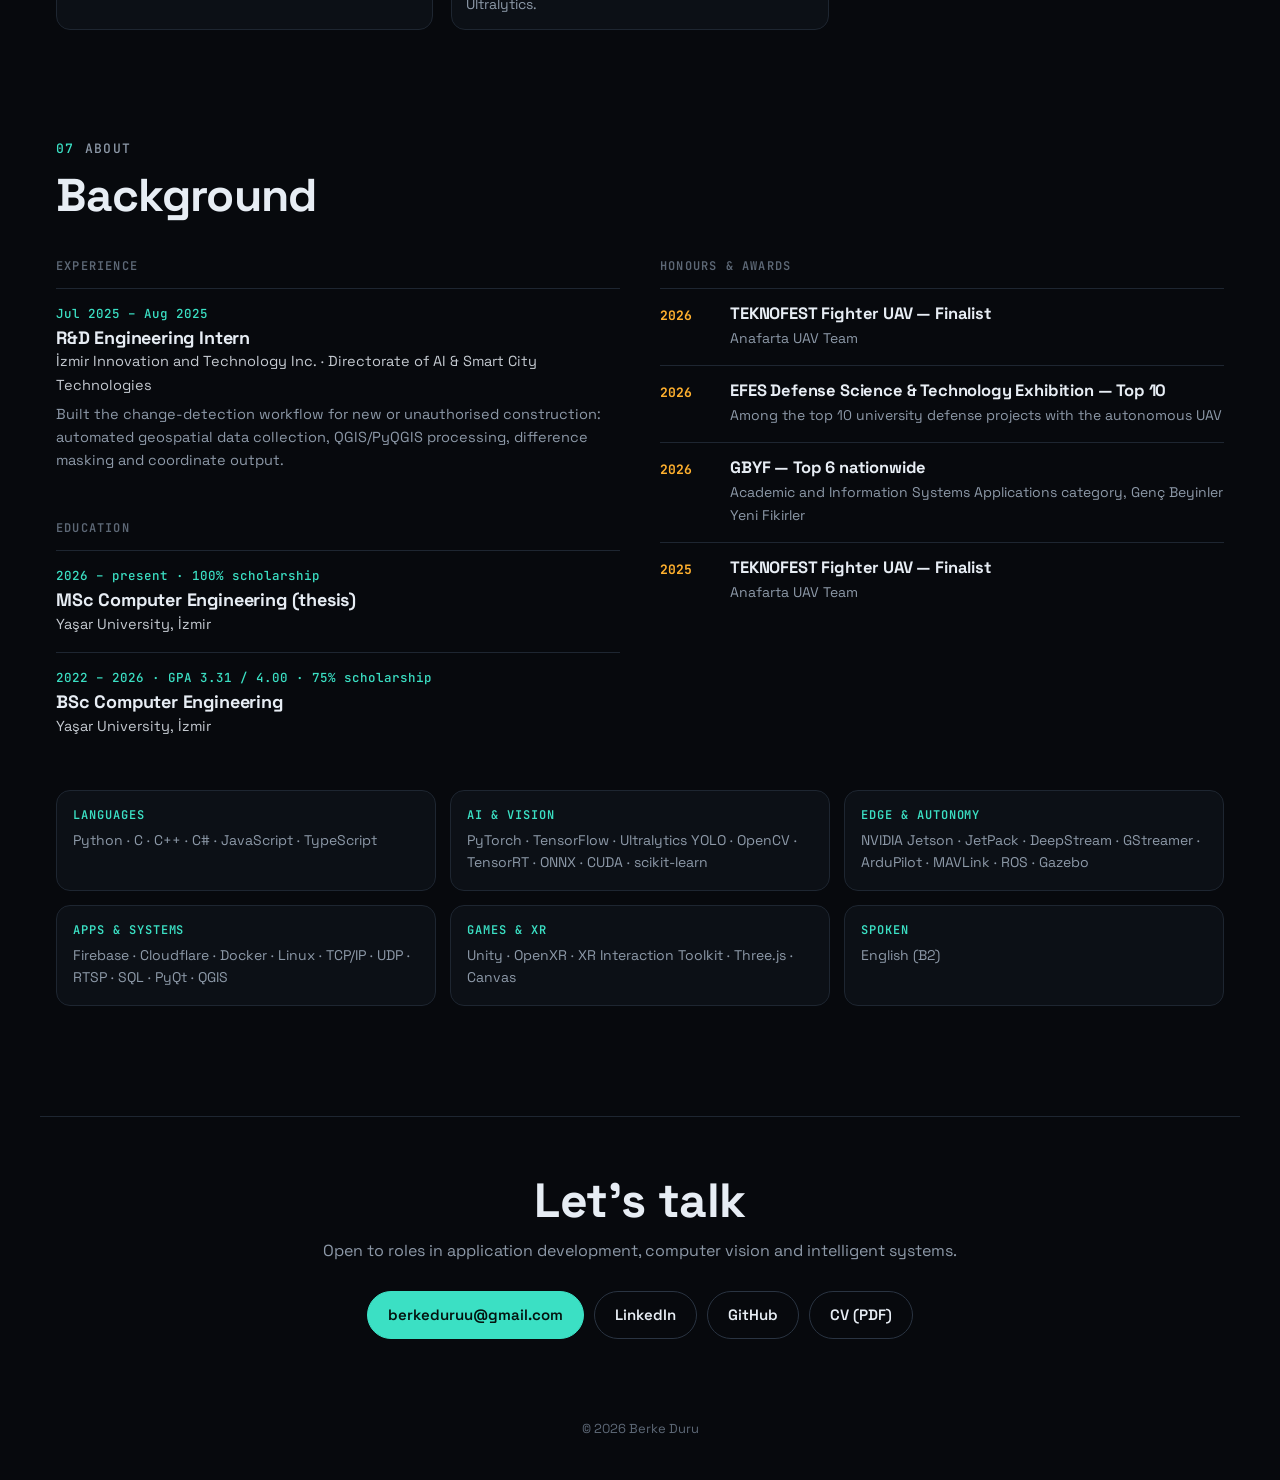
==== commit 217fb820: "Replace the order board with a PrintOS walkthrough and interface tour The Operations Platform sectio" ====
--- a/index.html
+++ b/index.html
@@ -302,49 +302,67 @@
   <section id="ops" class="section">
     <div class="section-head">
       <p class="kicker"><span>03</span> Operations Platform</p>
-      <h2>Integrated printing &amp; document services platform</h2>
-      <p class="section-lede">September 2026 · JavaScript, Firebase, Cloudflare. One system for a printing business, from the moment a customer sends a file to the moment it is printed. Orders from the counter, the web and mobile, WhatsApp and e-mail all land in the same queue. Every workstation sees the same state live.</p>
-    </div>
-
-    <div class="ops" id="ops-board">
-      <div class="ops-top">
-        <div class="ops-live"><i></i>Live · 4 workstations in sync</div>
-        <div class="ops-roles">
-          <span data-role="service">Customer service <b>0</b></span>
-          <span data-role="prep">Document prep <b>0</b></span>
-          <span data-role="cashier">Cashier <b>0</b></span>
-          <span data-role="admin">Admin <b>0</b></span>
-        </div>
-      </div>
-      <div class="ops-body">
-        <div class="ops-channels">
-          <p class="ops-col-title">Channels</p>
-          <div class="ops-ch" data-ch="counter"><svg viewBox="0 0 24 24" aria-hidden="true"><path d="M3 10h18v10H3zM5 10V6h14v4M8 14h8"/></svg>In-store</div>
-          <div class="ops-ch" data-ch="web"><svg viewBox="0 0 24 24" aria-hidden="true"><rect x="3" y="4" width="18" height="13" rx="2"/><path d="M8 21h8M12 17v4"/></svg>Web / mobile</div>
-          <div class="ops-ch" data-ch="whatsapp"><svg viewBox="0 0 24 24" aria-hidden="true"><path d="M4 20l1.5-4A8 8 0 1 1 8 18.5z"/></svg>WhatsApp</div>
-          <div class="ops-ch" data-ch="email"><svg viewBox="0 0 24 24" aria-hidden="true"><rect x="3" y="5" width="18" height="14" rx="2"/><path d="M3 7l9 6 9-6"/></svg>E-mail</div>
-        </div>
-        <div class="ops-lanes-scroll">
-          <div class="ops-lanes">
-            <div class="ops-lane"><p class="ops-col-title">Intake</p><div class="ops-stack"></div></div>
-            <div class="ops-lane"><p class="ops-col-title">Document prep</p><div class="ops-stack"></div></div>
-            <div class="ops-lane"><p class="ops-col-title">Pricing</p><div class="ops-stack"></div></div>
-            <div class="ops-lane"><p class="ops-col-title">Payment</p><div class="ops-stack"></div></div>
-            <div class="ops-lane"><p class="ops-col-title">Production</p><div class="ops-stack"></div></div>
-            <div class="ops-lane"><p class="ops-col-title">Dispatch</p><div class="ops-stack"></div></div>
+      <h2>PrintOS: the operating system of a print shop</h2>
+      <p class="section-lede">2026 · Node.js, Windows desktop app, PostgreSQL, pdf.js / pdf-lib, LLM agents, PWA. One system for a working print shop. Orders come in at the counter, over WhatsApp, by e-mail and from a mobile app, and every one ends up in the same order and cash records. The kiosk, design desk, cashier and admin screens share that state live over the shop network. Files are prepared and printed on each workstation, with checks that keep a job from being printed twice or with the wrong settings.</p>
+    </div>
+
+    <div class="pos" id="pos" data-chapter="-1">
+      <div class="pos-stage">
+        <svg id="pos-svg" viewBox="0 0 960 600" role="img" aria-label="Animated diagram of PrintOS: four order channels feed one shop center, which keeps the Kiosk, Design desk, Cashier and Admin workstations in sync, and workstations send prepared jobs to the printers."></svg>
+        <div class="pos-title" aria-hidden="true">
+          <span class="pos-title-mark">PrintOS</span>
+          <span class="pos-title-sub">4 channels · 4 workstations · 1 center</span>
+        </div>
+      </div>
+      <div class="pos-side">
+        <ol class="pos-steps" id="pos-steps"></ol>
+        <div class="pos-panel">
+          <p class="pos-kicker" id="pos-kicker"></p>
+          <h3 id="pos-heading"></h3>
+          <p id="pos-text"></p>
+          <div class="pos-screen" id="pos-screen" aria-live="off"></div>
+        </div>
+      </div>
+    </div>
+
+    <ul class="pos-stats" aria-label="Project figures">
+      <li><b data-count="4" data-dec="0">4</b><span>order channels: store, WhatsApp, e-mail, mobile</span></li>
+      <li><b data-count="4" data-dec="0">4</b><span>role screens working on the same live data</span></li>
+      <li><b data-count="10" data-dec="0">10</b><span>print-safety rules checked before anything is printed</span></li>
+      <li><b><span data-count="1100" data-dec="0">1100</span>+</b><span>automated tests, plus packaged-build checks</span></li>
+    </ul>
+
+    <div class="ui-tour" id="ui-tour">
+      <div class="ui-head">
+        <p class="pos-sub">Interface tour</p>
+        <p class="ui-head-note">Rebuilt from the real screens, labels translated to English</p>
+      </div>
+      <nav class="ui-tabs" aria-label="PrintOS screens"></nav>
+      <div class="ui-viewport">
+        <div class="ui-win">
+          <div class="ui-bar">
+            <span class="ui-dots"><i></i><i></i><i></i></span>
+            <span class="ui-wtitle">PrintOS</span>
           </div>
-        </div>
-      </div>
-      <ul class="ops-log" aria-live="off"></ul>
+          <div class="ui-stage"></div>
+          <div class="ui-cursor" aria-hidden="true"><svg viewBox="0 0 24 24"><path d="M4 2l15 11-6.5 1.2L16.6 21l-3 1.4-3.4-6.9L5 20z"/></svg></div>
+        </div>
+      </div>
+      <div class="ui-cap" aria-live="polite">
+        <p class="ui-cap-role"></p>
+        <h3 class="ui-cap-title"></h3>
+        <p class="ui-cap-text"></p>
+        <ul class="ui-cap-chips"></ul>
+      </div>
     </div>
 
     <div class="feature-grid">
-      <div><h3>One intake</h3><p>Files and requests from every channel become the same kind of order, with the customer attached.</p></div>
-      <div><h3>Central catalogue</h3><p>Products and pricing rules live in one place. Preparation, pricing and the cashier all read the same numbers.</p></div>
-      <div><h3>Payments tracked</h3><p>Every order carries its payment state from quote to paid, so nothing is printed or handed over by mistake.</p></div>
-      <div><h3>Synced stations</h3><p>Customer service, document prep, cashier and admin work on the same live data, each with its own view.</p></div>
-    </div>
-    <p class="fine">The board above is an illustration of the workflow. Real customer data and the business's screens are kept private.</p>
+      <div><h3>AI order desk</h3><p>An LLM agent reads WhatsApp messages and files, asks for whatever is missing and gets the customer to confirm a priced summary. Large jobs and unclear requests go to staff.</p></div>
+      <div><h3>Published catalogue</h3><p>Admin edits products and prices as a draft. Only a checked, published package reaches the workstations, so kiosk, design desk and cashier all use the same numbers.</p></div>
+      <div><h3>PDF toolkit</h3><p>Select, reorder, repeat, rotate, crop and 1/2/4-up layout, front/back merge and Office-to-PDF conversion, with previews that match what will be printed.</p></div>
+      <div><h3>Mobile wallet</h3><p>Customers prepare files on their phone and pay from a balance loaded at the shop. Checkout is one atomic step, so a dropped connection never charges twice.</p></div>
+    </div>
+    <p class="fine">The diagram and the interface tour are illustrations of the real workflow and screens. Customer data, the business's name and its screens are kept private.</p>
   </section>
 
   <!-- 04 GEO -->
@@ -501,7 +519,8 @@
 <script src="js/arch.js" defer></script>
 <script src="js/hardware.js" defer></script>
 <script src="js/field.js" defer></script>
-<script src="js/ops.js" defer></script>
+<script src="js/pos.js" defer></script>
+<script src="js/ui.js" defer></script>
 <script src="js/geo.js" defer></script>
 </body>
 </html>
--- a/css/style.css
+++ b/css/style.css
@@ -420,76 +420,566 @@
 .field-log b { color: var(--amber); font-weight: 600; }
 .field-log s { color: var(--dim); }
 
-/* ---------- ops board ---------- */
-.ops {
+/* ---------- PrintOS walkthrough ---------- */
+.pos {
+  display: grid;
+  grid-template-columns: 1.45fr 1fr;
+  gap: 20px;
+  padding: 18px;
   border: 1px solid var(--line);
   border-radius: calc(var(--radius) + 4px);
   background: var(--bg-2);
-  padding: 18px;
-  overflow: hidden;
-}
-.ops-top { display: flex; flex-wrap: wrap; gap: 12px; align-items: center; justify-content: space-between; margin-bottom: 16px; }
-.ops-live { font: 500 13px var(--mono); color: var(--green); display: flex; align-items: center; gap: 8px; }
-.ops-live i { width: 8px; height: 8px; border-radius: 50%; background: var(--green); box-shadow: 0 0 0 0 rgba(69, 217, 126, .6); animation: live 1.8s infinite; }
-@keyframes live { 70% { box-shadow: 0 0 0 8px rgba(69, 217, 126, 0); } 100% { box-shadow: 0 0 0 0 rgba(69, 217, 126, 0); } }
-.ops-roles { display: flex; flex-wrap: wrap; gap: 8px; }
-.ops-roles span {
-  font-size: 13px;
-  padding: 6px 10px;
-  border-radius: 8px;
-  border: 1px solid var(--line-2);
-  color: var(--muted);
-  transition: border-color .3s, color .3s, background .3s;
-}
-.ops-roles b { font: 700 12px var(--mono); color: var(--text); margin-left: 4px; }
-.ops-roles span.flash { border-color: var(--green); color: var(--text); background: rgba(69, 217, 126, .08); }
-.ops-body { display: grid; grid-template-columns: 150px 1fr; gap: 14px; }
-.ops-col-title { font: 600 11px var(--mono); color: var(--dim); text-transform: uppercase; letter-spacing: .1em; margin-bottom: 10px; }
-.ops-channels { display: flex; flex-direction: column; gap: 8px; }
-.ops-ch {
-  display: flex; align-items: center; gap: 8px;
-  padding: 10px;
-  border-radius: 10px;
-  border: 1px solid var(--line);
-  background: var(--panel);
-  font-size: 13.5px;
-  transition: border-color .3s, box-shadow .3s;
-}
-.ops-ch svg { width: 18px; height: 18px; flex: none; fill: none; stroke: var(--muted); stroke-width: 1.8; stroke-linejoin: round; stroke-linecap: round; }
-.ops-ch.ping { border-color: var(--cyan); box-shadow: 0 0 0 3px rgba(59, 224, 196, .12); }
-.ops-lanes-scroll { overflow-x: auto; scrollbar-width: thin; }
-.ops-lanes { display: grid; grid-template-columns: repeat(6, minmax(118px, 1fr)); gap: 10px; min-width: 740px; }
-.ops-lane { background: var(--panel); border: 1px solid var(--line); border-radius: 12px; padding: 10px 8px; min-height: 300px; }
-.ops-stack { display: flex; flex-direction: column; gap: 8px; }
-.ticket {
-  padding: 9px 10px;
-  border-radius: 9px;
-  background: var(--panel-2);
-  border: 1px solid var(--line-2);
-  border-left: 3px solid var(--cyan);
-  font-size: 12.5px;
-  line-height: 1.35;
-  will-change: transform;
-}
-.ticket .id { font: 700 12px var(--mono); }
-.ticket .ch { color: var(--dim); font: 500 10.5px var(--mono); float: right; margin-top: 1px; }
-.ticket .job { color: var(--muted); display: block; margin-top: 3px; }
-.ticket .tags { display: flex; flex-wrap: wrap; gap: 4px; margin-top: 6px; }
-.ticket .tags i { font: 500 10.5px var(--mono); font-style: normal; padding: 1px 6px; border-radius: 5px; background: rgba(255, 255, 255, .05); color: var(--muted); }
-.ticket .tags i.paid { color: var(--green); background: rgba(69, 217, 126, .1); }
-.ticket .tags i.price { color: var(--amber); background: rgba(255, 176, 46, .1); }
-.ticket .tags i.done { color: var(--cyan); background: rgba(59, 224, 196, .1); }
-.ticket[data-ch="whatsapp"] { border-left-color: var(--green); }
-.ticket[data-ch="email"] { border-left-color: var(--violet); }
-.ticket[data-ch="counter"] { border-left-color: var(--amber); }
-.ticket.enter { animation: tin .5s ease-out; }
-@keyframes tin { from { opacity: 0; transform: translateX(-30px) scale(.95); } }
-.ticket.leave { transition: opacity .5s, transform .5s; opacity: 0; transform: scale(.9); }
-.ops-log { list-style: none; margin: 14px 0 0; padding: 12px 14px; border-radius: 10px; background: #080b10; border: 1px solid var(--line); font: 12.5px/1.7 var(--mono); color: var(--muted); height: 104px; overflow: hidden; }
-.ops-log li { white-space: nowrap; overflow: hidden; text-overflow: ellipsis; animation: logIn .4s ease-out; }
-.ops-log b { color: var(--text); font-weight: 500; }
-.ops-log time { color: var(--dim); margin-right: 8px; }
-@keyframes logIn { from { opacity: 0; transform: translateY(6px); } }
+  margin-bottom: 22px;
+}
+.pos-stage { position: relative; display: flex; align-items: center; border-radius: 12px; overflow: hidden; background: radial-gradient(120% 90% at 50% 50%, #0e1620, #090c11); border: 1px solid var(--line); }
+#pos-svg { width: 100%; height: auto; }
+.pos-grid circle { fill: rgba(141, 153, 168, .14); }
+
+.pos-link-base { fill: none; stroke: var(--line-2); stroke-width: 1.6; }
+.pos-link { fill: none; stroke: var(--c, var(--cyan)); stroke-width: 2.4; stroke-dasharray: .04 .03; opacity: 0; transition: opacity .4s; }
+.pos-link.hot { opacity: .9; animation: posDash 1.4s linear infinite; }
+@keyframes posDash { to { stroke-dashoffset: -.14; } }
+
+.pos-hub-ring { fill: none; stroke: rgba(59, 224, 196, .35); stroke-width: 1.4; stroke-dasharray: 4 10; transform-origin: center; animation: posSpin 26s linear infinite; }
+.pos-hub-ring-2 { stroke: rgba(91, 132, 255, .25); stroke-dasharray: 2 16; animation-duration: 40s; animation-direction: reverse; }
+@keyframes posSpin { to { transform: rotate(360deg); } }
+.pos-hub-body { fill: #0f1a22; stroke: var(--cyan); stroke-width: 1.8; transition: fill .4s; }
+.pos-hub.flash .pos-hub-body { fill: #123a37; }
+.pos-hub-halo { animation: posBreath 4s ease-in-out infinite; transform-origin: center; }
+@keyframes posBreath { 50% { transform: scale(1.08); opacity: .7; } }
+.pos-hub text { text-anchor: middle; }
+.pos-hub-k { font: 600 11px var(--mono); letter-spacing: .18em; fill: var(--cyan); }
+.pos-hub-t { font: 700 21px var(--font); fill: var(--text); }
+.pos-hub-s { font: 500 10.5px var(--mono); fill: var(--muted); }
+.pos-hub-v { font: 600 11px var(--mono); fill: var(--blue); }
+
+.pos-node-in { transition: transform .35s cubic-bezier(.2, .8, .2, 1); }
+.pos-node-body { fill: #111821; stroke: var(--line-2); stroke-width: 1.4; transition: stroke .4s, fill .4s; }
+.pos-node-chip { fill: rgba(255, 255, 255, .04); stroke: var(--c); stroke-opacity: .5; transition: fill .4s; }
+.pos-node-icon { fill: none; stroke: var(--c); stroke-width: 1.8; stroke-linejoin: round; stroke-linecap: round; }
+.pos-node-t { font: 600 16px var(--font); fill: var(--text); }
+.pos-node-s { font: 500 11.5px var(--mono); fill: var(--dim); }
+.pos-node-dot { fill: var(--green); animation: posBlink 2.4s infinite; }
+@keyframes posBlink { 50% { opacity: .25; } }
+.pos-node-badge { font: 600 12px var(--mono); fill: var(--c); text-anchor: end; }
+.pos-node.on .pos-node-body { stroke: var(--c); fill: #131d27; }
+.pos-node.on .pos-node-chip { fill: color-mix(in srgb, var(--c) 18%, transparent); }
+.pos-node:not(.on) { opacity: .55; transition: opacity .5s; }
+.pos[data-chapter="-1"] .pos-node { opacity: 1; }
+.pos-node.on { opacity: 1; transition: opacity .5s; }
+.pos-node.pulse .pos-node-in { transform: scale(1.07); }
+.pos-node.pulse .pos-node-body { filter: url(#posGlow); }
+
+.pos-packet-tag { fill: #0b1016; stroke-width: 1; }
+.pos-packet-label { font: 600 11.5px var(--mono); }
+
+/* intro: lines draw, nodes pop, title card fades */
+.pos-title {
+  position: absolute; inset: 0;
+  display: flex; flex-direction: column; align-items: center; justify-content: center; gap: 10px;
+  background: radial-gradient(60% 60% at 50% 50%, rgba(9, 12, 17, .55), rgba(9, 12, 17, .92));
+  pointer-events: none; opacity: 0; transition: opacity .8s;
+}
+.pos-title-mark { font: 700 clamp(34px, 6vw, 64px) var(--font); letter-spacing: -.03em; background: linear-gradient(90deg, var(--cyan), var(--blue), var(--violet)); -webkit-background-clip: text; background-clip: text; color: transparent; }
+.pos-title-sub { font: 500 13px var(--mono); color: var(--muted); letter-spacing: .12em; text-transform: uppercase; }
+.pos:not(.is-live):not(.is-intro) .pos-title { opacity: 1; }
+.pos.is-intro .pos-title { opacity: 1; }
+.pos.is-intro.is-live .pos-title { opacity: 0; }
+.pos.is-intro .pos-title-mark { animation: posTitle 1.3s cubic-bezier(.2, .8, .2, 1) both; }
+.pos.is-intro .pos-title-sub { animation: posTitle 1.3s .25s cubic-bezier(.2, .8, .2, 1) both; }
+@keyframes posTitle { from { opacity: 0; transform: translateY(14px) scale(.96); letter-spacing: .2em; } }
+.pos:not(.is-live) .pos-link-base { stroke-dasharray: 1 1; stroke-dashoffset: 1; }
+.pos.is-live .pos-link-base { stroke-dasharray: 1 1; animation: posDraw 1.4s ease-out both; }
+@keyframes posDraw { from { stroke-dashoffset: 1; } to { stroke-dashoffset: 0; } }
+.pos:not(.is-live) .pos-node, .pos:not(.is-live) .pos-hub { opacity: 0; }
+.pos.is-live .pos-node { animation: posPop .6s calc(var(--i) * 70ms + .2s) cubic-bezier(.2, 1.4, .4, 1) both; }
+.pos.is-live .pos-hub { animation: posPop .8s cubic-bezier(.2, 1.4, .4, 1) both; }
+.pos-node, .pos-hub { transform-box: fill-box; transform-origin: center; }
+@keyframes posPop { from { opacity: 0; scale: .6; } }
+
+/* side panel */
+.pos-side { display: flex; flex-direction: column; gap: 14px; min-width: 0; }
+.pos-steps { list-style: none; margin: 0; padding: 0; display: grid; grid-template-columns: repeat(3, 1fr); gap: 6px; }
+.pos-steps button {
+  position: relative; overflow: hidden; width: 100%;
+  padding: 8px 10px; text-align: left;
+  font: 500 12.5px var(--font); color: var(--muted);
+  background: var(--panel); border: 1px solid var(--line); border-radius: 9px; cursor: pointer;
+  transition: color .3s, border-color .3s;
+}
+.pos-steps button span { font: 600 10.5px var(--mono); color: var(--dim); margin-right: 6px; }
+.pos-steps button::after { content: ""; position: absolute; left: 0; bottom: 0; height: 2px; width: var(--p, 0%); background: linear-gradient(90deg, var(--cyan), var(--blue)); }
+.pos-steps button:hover { color: var(--text); }
+.pos-steps button.is-active { color: var(--text); border-color: var(--cyan); }
+.pos-steps button.is-active span { color: var(--cyan); }
+.pos-steps button.is-done { color: var(--text); }
+.pos-panel { flex: 1; padding: 16px; border-radius: 12px; background: var(--panel); border: 1px solid var(--line); display: flex; flex-direction: column; gap: 8px; min-height: 470px; }
+.pos-kicker { font: 600 11.5px var(--mono); color: var(--cyan); letter-spacing: .08em; text-transform: uppercase; min-height: 1em; }
+.pos-panel h3 { font-size: 20px; }
+.pos-panel > p:not(.pos-kicker) { color: var(--muted); font-size: 14.5px; }
+.pos-screen { margin-top: 6px; padding: 14px; border-radius: 10px; background: #080b10; border: 1px solid var(--line); flex: 1; font-size: 13px; }
+.pos-screen.swap { animation: posSwap .45s ease-out; }
+@keyframes posSwap { from { opacity: 0; transform: translateY(8px); } }
+.pos-screen [data-at] { opacity: 0; transform: translateY(8px); transition: opacity .45s, transform .45s cubic-bezier(.2, .8, .2, 1); }
+.pos-screen [data-at].in { opacity: 1; transform: none; }
+
+.ps-list { display: grid; gap: 8px; }
+.ps-row { display: grid; grid-template-columns: auto 1fr; gap: 2px 10px; padding: 9px 11px; border-radius: 9px; background: var(--panel-2); border: 1px solid var(--line-2); border-left: 3px solid var(--c); }
+.ps-row b { font: 700 12.5px var(--mono); color: var(--c); }
+.ps-row span { color: var(--text); }
+.ps-row i { grid-column: 2; font: 500 11px var(--mono); font-style: normal; color: var(--dim); }
+
+.ps-chat { display: flex; flex-direction: column; gap: 7px; }
+.ps-msg { max-width: 84%; padding: 7px 11px; border-radius: 12px; line-height: 1.4; }
+.ps-msg.me { align-self: flex-end; background: #13392a; color: #d9f7e6; border-bottom-right-radius: 4px; }
+.ps-msg.ai { align-self: flex-start; background: var(--panel-2); border: 1px solid var(--line-2); border-bottom-left-radius: 4px; }
+.ps-msg.card { display: flex; flex-direction: column; gap: 2px; border-color: rgba(69, 217, 126, .4); }
+.ps-msg.card b { font: 600 11px var(--mono); color: var(--green); text-transform: uppercase; letter-spacing: .08em; }
+.ps-msg.card em { font: 700 18px var(--mono); font-style: normal; color: var(--amber); }
+.ps-msg.card span { font-size: 11.5px; color: var(--dim); }
+.ps-file { display: inline-block; font: 700 10px var(--mono); background: var(--red); color: #fff; padding: 1px 5px; border-radius: 4px; margin-right: 7px; }
+.ps-typing { align-self: flex-start; display: flex; gap: 4px; padding: 10px 12px; background: var(--panel-2); border-radius: 12px; }
+.ps-typing i { width: 6px; height: 6px; border-radius: 50%; background: var(--muted); animation: posType 1s infinite; }
+.ps-typing i:nth-child(2) { animation-delay: .15s; }
+.ps-typing i:nth-child(3) { animation-delay: .3s; }
+@keyframes posType { 50% { transform: translateY(-4px); opacity: .4; } }
+.ps-typing.in { animation: posGone .1s 1s forwards; }
+@keyframes posGone { to { opacity: 0; height: 0; padding: 0; margin: -7px 0 0; } }
+.ps-chip { align-self: center; margin-top: 4px; font: 500 12px var(--mono); color: var(--muted); padding: 5px 10px; border-radius: 999px; border: 1px solid var(--c); background: color-mix(in srgb, var(--c) 10%, transparent); }
+.ps-chip b { color: var(--c); }
+
+.ps-price { display: grid; gap: 9px; }
+.ps-file-row { display: grid; grid-template-columns: 82px 1fr 44px; gap: 10px; align-items: center; font: 500 12.5px var(--mono); color: var(--muted); }
+.ps-file-row i { height: 8px; border-radius: 4px; background: var(--line); position: relative; overflow: hidden; }
+.ps-file-row i::after { content: ""; position: absolute; inset: 0 auto 0 0; width: 0; background: var(--amber); border-radius: 4px; transition: width .9s .2s cubic-bezier(.2, .8, .2, 1); }
+.ps-file-row.in i::after { width: var(--w); }
+.ps-file-row b { color: var(--text); text-align: right; }
+.ps-sum { padding: 9px 11px; border-radius: 9px; border: 1px dashed var(--line-2); color: var(--muted); }
+.ps-sum b { color: var(--amber); }
+.ps-tiers { display: grid; grid-template-columns: repeat(3, 1fr); gap: 6px; }
+.ps-tiers span { text-align: center; padding: 7px 4px; border-radius: 8px; background: var(--panel-2); border: 1px solid var(--line); font: 500 11.5px var(--mono); color: var(--dim); }
+.ps-tiers.in span.hit { color: var(--bg); background: var(--amber); border-color: var(--amber); transition: background .4s .5s, color .4s .5s; }
+.ps-total { display: flex; justify-content: space-between; align-items: baseline; padding-top: 8px; border-top: 1px solid var(--line); font: 500 13px var(--mono); color: var(--muted); }
+.ps-total b { font-size: 24px; color: var(--text); }
+
+.ps-sync { display: grid; gap: 8px; }
+.ps-publish { display: flex; justify-content: space-between; align-items: center; gap: 10px; padding: 9px 11px; border-radius: 9px; background: var(--panel-2); border: 1px solid var(--line-2); color: var(--muted); }
+.ps-publish button { font: 600 12px var(--mono); color: var(--bg); background: var(--blue); border: 0; border-radius: 7px; padding: 6px 10px; }
+.ps-publish.in button { animation: posPress .4s .7s; }
+@keyframes posPress { 50% { transform: scale(.9); box-shadow: 0 0 0 6px rgba(91, 132, 255, .25); } }
+.ps-check { font: 500 12px var(--mono); color: var(--green); padding-left: 2px; }
+.ps-check::before { content: "✓ "; }
+.ps-term { display: grid; grid-template-columns: 1fr auto auto; gap: 12px; align-items: center; padding: 7px 11px; border-radius: 8px; border: 1px solid var(--line); font: 500 12.5px var(--mono); }
+.ps-term span { color: var(--text); font-family: var(--font); font-size: 13.5px; }
+.ps-term s { color: var(--dim); }
+.ps-term b { color: var(--blue); }
+.ps-term.in { animation: posFlashBlue 1s; }
+@keyframes posFlashBlue { 0% { background: rgba(91, 132, 255, .18); border-color: var(--blue); } }
+
+.ps-prep { display: grid; gap: 14px; }
+.ps-pages { display: flex; flex-wrap: wrap; gap: 8px; justify-content: center; padding: 10px 0; transition: gap .6s; }
+.ps-pages span {
+  width: 46px; height: 62px; border-radius: 4px; background: #e8ecf1; color: #3a4552;
+  display: grid; place-items: center; font: 700 15px var(--mono);
+  box-shadow: 0 4px 12px rgba(0, 0, 0, .4); transition: transform .6s cubic-bezier(.2, .8, .2, 1), width .6s, height .6s, margin .6s, box-shadow .4s;
+  animation: posPage .5s calc(var(--k, 0) * 80ms) both;
+}
+.ps-pages span:nth-child(2) { --k: 1; } .ps-pages span:nth-child(3) { --k: 2; } .ps-pages span:nth-child(4) { --k: 3; } .ps-pages span:nth-child(5) { --k: 4; } .ps-pages span:nth-child(6) { --k: 5; }
+@keyframes posPage { from { opacity: 0; transform: translateY(-16px) rotate(-6deg); } }
+.ps-pages.moved span { box-shadow: 0 0 0 2px var(--amber), 0 4px 12px rgba(0, 0, 0, .4); }
+.ps-pages.nup { gap: 14px 0; }
+.ps-pages.nup span { width: 40px; height: 56px; box-shadow: 0 4px 12px rgba(0, 0, 0, .4); }
+.ps-pages.nup span:nth-child(odd) { border-radius: 4px 0 0 4px; margin-left: 10px; }
+.ps-pages.nup span:nth-child(even) { border-radius: 0 4px 4px 0; border-left: 1px dashed #9aa5b1; margin-right: 10px; }
+.ps-pages.locked span { box-shadow: 0 0 0 2px var(--cyan), 0 4px 14px rgba(59, 224, 196, .25); }
+.ps-ops { display: flex; flex-wrap: wrap; gap: 6px; justify-content: center; }
+.ps-ops em { font: 500 11.5px var(--mono); font-style: normal; color: var(--muted); padding: 4px 9px; border-radius: 999px; border: 1px solid var(--line-2); }
+.ps-ops em.in { color: var(--text); border-color: var(--cyan); }
+.ps-hash { text-align: center; font: 500 12px var(--mono); color: var(--muted); }
+.ps-hash b { color: var(--cyan); }
+
+.ps-gates { display: grid; gap: 5px; counter-reset: gate; }
+.ps-gate { display: flex; align-items: center; gap: 9px; padding: 4px 10px; border-radius: 8px; border: 1px solid var(--line); color: var(--text); font-size: 12.5px; }
+.ps-gate::before { counter-increment: gate; content: counter(gate); display: grid; place-items: center; width: 18px; height: 18px; flex: none; border-radius: 50%; font: 700 10px var(--mono); color: var(--dim); border: 1px solid var(--line-2); transition: all .3s .35s; }
+.ps-gate.in::before { content: "✓"; color: var(--bg); background: var(--green); border-color: var(--green); }
+.ps-gate i { font: 500 11px var(--mono); font-style: normal; color: var(--amber); margin-left: auto; }
+.ps-gate.ok { border-color: var(--green); background: rgba(69, 217, 126, .08); font-weight: 600; }
+.ps-warn { margin-top: 4px; padding: 8px 10px; border-radius: 8px; border: 1px solid rgba(255, 176, 46, .4); background: rgba(255, 176, 46, .07); color: var(--muted); font-size: 12.5px; }
+.ps-warn b { font-family: var(--mono); color: var(--amber); }
+
+.pos-stats { list-style: none; margin: 0 0 40px; padding: 0; display: grid; grid-template-columns: repeat(4, 1fr); gap: 16px; }
+.pos-stats li { padding: 16px 18px; border-radius: var(--radius); border: 1px solid var(--line); background: var(--bg-2); }
+.pos-stats b { display: block; font: 700 34px var(--mono); background: linear-gradient(90deg, var(--cyan), var(--blue)); -webkit-background-clip: text; background-clip: text; color: transparent; }
+.pos-stats li > span { color: var(--muted); font-size: 13.5px; }
+.pos-sub { font: 600 12px var(--mono); color: var(--dim); letter-spacing: .1em; text-transform: uppercase; margin-bottom: 12px; }
+
+/* ---------- PrintOS interface tour ---------- */
+.ui-tour { margin-bottom: 8px; }
+.ui-head { display: flex; flex-wrap: wrap; justify-content: space-between; align-items: baseline; gap: 6px 16px; margin-bottom: 12px; }
+.ui-head .pos-sub { margin: 0; }
+.ui-head-note { font: 500 12px var(--mono); color: var(--dim); }
+.ui-viewport { position: relative; aspect-ratio: 960 / 600; perspective: 1600px; border-radius: 14px; box-shadow: 0 30px 80px -30px rgba(59, 224, 196, .25), 0 0 0 1px var(--line-2); overflow: hidden; }
+.ui-win {
+  position: absolute; left: 0; top: 0; width: 960px; height: 600px; transform-origin: 0 0;
+  display: flex; flex-direction: column; background: #e9edf3; overflow: hidden;
+  font: 13px/1.35 "Segoe UI", system-ui, -apple-system, sans-serif; color: #0f1d33;
+  --u-card: #fff; --u-line: #dbe2ec; --u-text: #0f1d33; --u-muted: #68778c; --u-navy: #0b2353; --u-yellow: #ffc21a; --u-blue: #1f6feb; --u-green: #13a065; --u-teal: #0f766e;
+}
+.ui-win button { font: inherit; color: inherit; cursor: default; }
+.ui-bar { height: 40px; flex: none; display: flex; align-items: center; gap: 14px; padding: 0 12px; background: #151b25; color: #c9d3df; border-bottom: 1px solid #000; z-index: 3; }
+.ui-dots { display: flex; gap: 6px; }
+.ui-dots i { width: 11px; height: 11px; border-radius: 50%; background: #ff5f57; }
+.ui-dots i:nth-child(2) { background: #febc2e; } .ui-dots i:nth-child(3) { background: #28c840; }
+.ui-wtitle { font: 600 12.5px var(--mono); color: #8d99a8; min-width: 190px; }
+.ui-tabs { display: flex; gap: 6px; margin-bottom: 12px; overflow-x: auto; scrollbar-width: none; }
+.ui-tabs::-webkit-scrollbar { display: none; }
+.ui-tab { position: relative; overflow: hidden; flex: none; padding: 8px 14px; border: 1px solid var(--line-2); border-radius: 999px; background: var(--bg-2); color: var(--muted); font: 600 13px var(--font); cursor: pointer; transition: color .3s, border-color .3s; }
+.ui-tab:hover { color: var(--text); }
+.ui-tab.on { color: #07090d; border-color: transparent; background: linear-gradient(135deg, var(--cyan), var(--blue)); }
+.ui-stage { position: relative; flex: 1; transform-style: preserve-3d; }
+.ui-win::after { content: ""; position: absolute; inset: 40px 0 0; pointer-events: none; z-index: 4; background: linear-gradient(105deg, transparent 35%, rgba(255, 255, 255, .55) 50%, transparent 65%); transform: translateX(-120%); }
+.ui-win.sweep::after { animation: uiSweep 1s .15s ease-out; }
+@keyframes uiSweep { to { transform: translateX(120%); } }
+
+.ui-screen { position: absolute; inset: 0; transition: transform .85s cubic-bezier(.7, 0, .2, 1), opacity .85s, filter .85s; backface-visibility: hidden; }
+.ui-screen > div { position: absolute; inset: 0; }
+.ui-screen.is-from-r { transform: translateX(55%) rotateY(-28deg) scale(.86); opacity: 0; filter: blur(6px); }
+.ui-screen.is-from-l { transform: translateX(-55%) rotateY(28deg) scale(.86); opacity: 0; filter: blur(6px); }
+.ui-screen.is-first { transform: scale(1.06); opacity: 0; filter: blur(8px); }
+.ui-screen.is-in { transform: none; opacity: 1; filter: none; }
+.ui-screen.is-out { transform: translateX(-55%) rotateY(28deg) scale(.86); opacity: 0; filter: blur(6px); }
+.ui-screen.is-out-r { transform: translateX(55%) rotateY(-28deg) scale(.86); opacity: 0; filter: blur(6px); }
+
+.ui-cursor { position: absolute; left: 0; top: 0; z-index: 6; width: 26px; height: 26px; margin: -3px 0 0 -5px; pointer-events: none; opacity: 0; transition: transform .6s cubic-bezier(.6, 0, .25, 1), opacity .3s; }
+.ui-cursor.on { opacity: 1; }
+.ui-cursor svg { width: 26px; height: 26px; fill: #0b0f15; stroke: #fff; stroke-width: 1.6; stroke-linejoin: round; filter: drop-shadow(0 3px 5px rgba(0, 0, 0, .35)); transition: transform .12s; transform-origin: 4px 2px; }
+.ui-cursor.down svg { transform: scale(.82); }
+.ui-ripple { position: absolute; left: 5px; top: 3px; width: 44px; height: 44px; margin: -22px; border-radius: 50%; border: 2px solid var(--cyan); background: rgba(59, 224, 196, .18); animation: uiRipple .6s ease-out forwards; }
+@keyframes uiRipple { from { transform: scale(.2); opacity: 1; } to { transform: scale(1.3); opacity: 0; } }
+.ui-press { transform: scale(.94) !important; filter: brightness(.95); transition: transform .12s !important; }
+
+.ui-cap { padding: 18px 2px 0; display: grid; grid-template-columns: 1fr; gap: 6px; max-width: 900px; }
+.ui-cap > * { opacity: 0; transform: translateY(10px); }
+.ui-cap.in > * { animation: uiCap .6s cubic-bezier(.2, .8, .2, 1) forwards; }
+.ui-cap.in > :nth-child(2) { animation-delay: .08s; } .ui-cap.in > :nth-child(3) { animation-delay: .16s; } .ui-cap.in > :nth-child(4) { animation-delay: .24s; }
+@keyframes uiCap { to { opacity: 1; transform: none; } }
+.ui-cap-role { font: 600 12px var(--mono); color: var(--cyan); letter-spacing: .08em; text-transform: uppercase; }
+.ui-cap-title { font-size: 22px; }
+.ui-cap-text { color: var(--muted); font-size: 15px; }
+.ui-cap-chips { list-style: none; padding: 0; margin: 6px 0 0; display: flex; flex-wrap: wrap; gap: 6px; }
+.ui-cap-chips li { font: 500 12px var(--mono); padding: 4px 10px; border-radius: 999px; border: 1px solid var(--line-2); color: #b9c6d4; background: var(--bg-2); }
+.ui-cap.in .ui-cap-chips li { animation: uiChip .5s calc(.3s + var(--k) * 60ms) both; }
+@keyframes uiChip { from { opacity: 0; transform: translateY(6px) scale(.9); } }
+
+.ui-win .sp { flex: 1; }
+.ui-win .ic { display: grid; place-items: center; width: 30px; height: 30px; flex: none; border-radius: 6px; font: 700 9.5px var(--mono); color: #fff; background: #e5484d; }
+.ui-win .ic.ppt { background: #d9541e; } .ui-win .ic.jpg { background: #7c4dff; } .ui-win .ic.doc { background: #2b6cd8; }
+
+/* kiosk */
+.k { background: #f5f7fb; display: flex; flex-direction: column; }
+.k-head { height: 52px; flex: none; display: flex; align-items: center; gap: 10px; padding: 0 14px; background: linear-gradient(90deg, #06173b, #0b2353); color: #fff; }
+.k-logo { display: grid; grid-template-columns: repeat(3, 5px); gap: 3px; }
+.k-logo i { width: 5px; height: 5px; border-radius: 50%; background: #fff; }
+.k-logo i:nth-child(5) { background: var(--u-yellow); }
+.k-brand { font-size: 15px; letter-spacing: .02em; margin-right: 10px; }
+.k-prod { display: flex; align-items: center; gap: 10px; opacity: 0; transform: translateX(-10px); transition: .5s; }
+.k-prod small { display: block; font-size: 8.5px; letter-spacing: .14em; color: #9fb0cc; font-weight: 700; }
+.k-prod b { font-size: 14px; }
+.k[data-phase]:not([data-phase="home"]) .k-prod { opacity: 1; transform: none; }
+.k-btn { border: 1px solid rgba(255, 255, 255, .35); background: transparent; color: #fff !important; border-radius: 9px; padding: 7px 12px; font-weight: 700 !important; font-size: 12px !important; transition: transform .15s; }
+.k-btn.ghost { color: #fff; }
+.k-btn.wa { background: #0f5b3a; border-color: #0f5b3a; }
+.k-btn.yellow { background: var(--u-yellow); border-color: var(--u-yellow); color: #0b2353 !important; }
+.k-btn.outline { border-color: var(--u-blue); color: var(--u-blue) !important; background: #fff; }
+.k-btn.sm { padding: 6px 10px; font-size: 11px !important; }
+.k-neworder { opacity: 0; transition: opacity .4s; }
+.k[data-phase]:not([data-phase="home"]) .k-neworder { opacity: 1; }
+.k-home, .k-flow { position: absolute; inset: 52px 0 0; transition: opacity .55s, transform .55s cubic-bezier(.2, .8, .2, 1); }
+.k-home { display: grid; grid-template-columns: 1.4fr 1fr; gap: 12px; padding: 12px; }
+.k-flow { opacity: 0; transform: translateX(40px); pointer-events: none; display: flex; flex-direction: column; }
+.k[data-phase]:not([data-phase="home"]) .k-home { opacity: 0; transform: translateX(-40px) scale(.97); }
+.k[data-phase]:not([data-phase="home"]) .k-flow { opacity: 1; transform: none; }
+.k-grid { display: grid; grid-template-columns: repeat(2, 1fr); gap: 10px; align-content: start; }
+.k-card { background: #fff; border: 1px solid var(--u-line); border-radius: 12px; padding: 10px 10px 12px; text-align: center; box-shadow: 0 2px 8px rgba(15, 29, 51, .05); transition: transform .2s; }
+.k-card b { font-size: 12px; }
+.k-printer { width: 100%; height: 140px; margin-bottom: 6px; }
+.k-design { background: radial-gradient(70% 50% at 50% 45%, #fff6d6, #fff); border: 1px solid var(--u-line); border-radius: 14px; display: flex; flex-direction: column; align-items: center; justify-content: center; text-align: center; gap: 8px; }
+.k-spark { display: grid; place-items: center; width: 52px; height: 52px; border-radius: 13px; background: var(--u-yellow); font-size: 22px; color: #0b2353; }
+.k-design b { font-size: 16px; color: #0b2353; }
+.k-design p { color: var(--u-muted); font-size: 12px; }
+.k-steps { list-style: none; margin: 0; padding: 10px 0; display: flex; justify-content: center; gap: 70px; background: #fff; border-bottom: 1px solid var(--u-line); }
+.k-steps li { display: flex; align-items: center; gap: 8px; font-weight: 700; color: #8a97a8; font-size: 12.5px; transition: color .4s; }
+.k-steps i { display: grid; place-items: center; width: 26px; height: 26px; border-radius: 50%; border: 2px solid #cfd7e2; font-style: normal; font-size: 12px; transition: .4s; }
+.k[data-phase="p1"] .s1, .k[data-phase="p2"] .s2, .k[data-phase="p3"] .s3 { color: var(--u-blue); }
+.k[data-phase="p1"] .s1 i, .k[data-phase="p2"] .s2 i, .k[data-phase="p3"] .s3 i { background: var(--u-blue); border-color: var(--u-blue); color: #fff; transform: scale(1.1); }
+.k[data-phase="p2"] .s1 i, .k[data-phase="p3"] .s1 i, .k[data-phase="p3"] .s2 i { background: var(--u-green); border-color: var(--u-green); color: #fff; }
+.k-panes { position: relative; flex: 1; }
+.k-pane { position: absolute; inset: 0; padding: 12px; opacity: 0; transform: translateY(16px); transition: opacity .5s, transform .5s cubic-bezier(.2, .8, .2, 1); pointer-events: none; }
+.k[data-phase="p1"] .k-p1, .k[data-phase="p2"] .k-p2, .k[data-phase="p3"] .k-p3 { opacity: 1; transform: none; }
+.k-p1 { display: grid; grid-template-columns: 1.1fr 1fr; gap: 12px; }
+.k-files, .k-review, .k-opt, .k-preview { background: #fff; border: 1px solid var(--u-line); border-radius: 12px; padding: 12px; }
+.k-files-h { display: flex; justify-content: space-between; align-items: center; margin-bottom: 10px; }
+.k-files-h span { display: flex; gap: 6px; }
+.k-file { display: flex; align-items: center; gap: 10px; padding: 8px; border-radius: 10px; border: 1px solid var(--u-line); margin-bottom: 8px; opacity: 0; transform: translateX(-24px); transition: .5s cubic-bezier(.2, 1.3, .4, 1); }
+.k-file.in { opacity: 1; transform: none; }
+.k-file div { flex: 1; } .k-file b { display: block; font-size: 12.5px; } .k-file small { color: var(--u-muted); font-size: 11px; }
+.k-file em { font-style: normal; font-size: 10.5px; font-weight: 700; color: var(--u-green); background: #e3f6ec; padding: 3px 8px; border-radius: 999px; }
+.k-file em.k-conv { color: #9a6700; background: #fff3cd; animation: uiPulse 1s infinite; }
+.k-file em.k-conv.ok { color: var(--u-green); background: #e3f6ec; animation: none; }
+@keyframes uiPulse { 50% { opacity: .55; } }
+.k-drop { background: linear-gradient(135deg, #06173b, #0e2c66); border-radius: 12px; padding: 16px; display: grid; }
+.k-drop > div { background: #fff; border-radius: 12px; outline: 2px dashed #cfd7e2; outline-offset: -12px; display: flex; flex-direction: column; align-items: center; justify-content: center; text-align: center; gap: 6px; padding: 18px; }
+.k-up { display: grid; place-items: center; width: 44px; height: 44px; border-radius: 50%; border: 2px solid var(--u-blue); color: var(--u-blue); font-size: 18px; }
+.k-drop b { font-size: 15px; } .k-drop small { color: var(--u-muted); font-size: 11px; max-width: 230px; }
+.k-choose { padding: 10px 40px !important; font-size: 13px !important; margin-top: 4px; }
+.k-p2 { display: grid; grid-template-columns: 1fr 1fr 230px; grid-template-rows: auto auto 1fr; gap: 10px; }
+.k-opt small { display: block; font-size: 10.5px; font-weight: 700; color: var(--u-muted); text-transform: uppercase; letter-spacing: .06em; margin-bottom: 8px; }
+.k-seg { display: flex; gap: 6px; }
+.k-seg span { flex: 1; text-align: center; padding: 9px 6px; border-radius: 9px; border: 1.5px solid var(--u-line); font-weight: 600; font-size: 12px; transition: .3s; }
+.k-seg span.on { border-color: var(--u-blue); background: #eaf1ff; color: var(--u-blue); }
+.k-copies { display: flex; align-items: center; gap: 14px; }
+.k-copies span { display: grid; place-items: center; width: 34px; height: 34px; border-radius: 9px; border: 1.5px solid var(--u-line); font-size: 18px; font-weight: 700; }
+.k-copies b { font-size: 22px; min-width: 20px; text-align: center; }
+.k-p2 .k-opt:nth-child(4) { grid-column: 1 / 3; }
+.k-preview { grid-column: 3; grid-row: 1 / 4; display: flex; flex-direction: column; align-items: center; justify-content: center; gap: 10px; background: #eef1f6; }
+.k-preview small { color: var(--u-muted); font-size: 11px; }
+.k-sheet { width: 130px; height: 180px; background: #fff; box-shadow: 0 8px 20px rgba(15, 29, 51, .18); padding: 16px 14px; display: flex; flex-direction: column; gap: 9px; transition: transform .8s; transform-style: preserve-3d; }
+.k-sheet i { height: 6px; border-radius: 3px; background: #c9d1dc; }
+.k-sheet i:nth-child(1) { width: 60%; height: 9px; background: #8a97a8; } .k-sheet i:nth-child(3) { width: 85%; } .k-sheet i:nth-child(5) { width: 70%; }
+.k-sheet.dbl { transform: rotateY(180deg); }
+.k-p3 { display: grid; place-items: start center; }
+.k-review { width: 560px; display: flex; flex-direction: column; gap: 8px; }
+.k-line { display: flex; justify-content: space-between; padding: 7px 0; border-bottom: 1px solid #edf0f5; font-size: 12.5px; }
+.k-line span:last-child { color: var(--u-muted); }
+.k-how { align-self: flex-start; border: 0; background: #eaf1ff; color: var(--u-blue) !important; font-weight: 700 !important; padding: 7px 12px; border-radius: 8px; }
+.k-how i { display: inline-block; font-style: normal; transition: transform .3s; }
+.k-review.open .k-how i { transform: rotate(180deg); }
+.k-explain { display: grid; grid-template-rows: 0fr; transition: grid-template-rows .6s cubic-bezier(.2, .8, .2, 1); }
+.k-explain > * { overflow: hidden; }
+.k-explain { overflow: hidden; }
+.k-explain p { display: flex; justify-content: space-between; font-size: 12px; padding: 5px 10px; background: #f6f8fc; margin: 0; opacity: 0; transform: translateX(-10px); transition: .4s; }
+.k-explain p b { color: #0b2353; }
+.k-review.open .k-explain { grid-template-rows: 1fr 1fr 1fr 1fr; }
+.k-explain { grid-template-rows: 0fr 0fr 0fr 0fr; }
+.k-review.open .k-explain p { opacity: 1; transform: none; }
+.k-review.open .k-explain p:nth-child(2) { transition-delay: .12s; } .k-review.open .k-explain p:nth-child(3) { transition-delay: .24s; } .k-review.open .k-explain p:nth-child(4) { transition-delay: .36s; }
+.k-total { display: flex; justify-content: space-between; align-items: baseline; padding-top: 10px; border-top: 2px solid #0b2353; }
+.k-total span { font-weight: 700; } .k-total b { font-size: 28px; color: #0b2353; }
+.k-foot { height: 52px; flex: none; display: flex; align-items: center; padding: 0 14px; background: linear-gradient(90deg, #06173b, #0b2353); }
+.k-next { padding: 9px 16px !important; font-size: 13px !important; }
+.k-toast { position: absolute; left: 50%; top: 40%; transform: translate(-50%, -50%) scale(.8); opacity: 0; padding: 18px 26px; border-radius: 14px; background: #0b2353; color: #fff; font-size: 15px; box-shadow: 0 20px 50px rgba(6, 23, 59, .4); transition: .5s cubic-bezier(.2, 1.4, .4, 1); }
+.k-toast b { color: var(--u-yellow); }
+.k-flow.sent .k-toast { opacity: 1; transform: translate(-50%, -50%) scale(1); }
+.k-flow.sent .k-panes { filter: blur(2px); transition: filter .5s; }
+
+/* design desk */
+.g { background: #eef2f7; display: flex; flex-direction: column; gap: 0; }
+.g button { border: 1px solid #c9d2de; background: #fff; border-radius: 7px; padding: 5px 10px; font-weight: 700 !important; font-size: 11.5px !important; transition: .2s; }
+.g-top { display: flex; align-items: center; gap: 6px; padding: 7px 10px; background: #fff; border-bottom: 1px solid var(--u-line); }
+.g-top > b { margin-left: 150px; font-size: 13px; }
+.g-wa { background: #7fcfa1; color: #fff; font-weight: 700; padding: 6px 30px; border-radius: 7px; font-size: 12px; }
+.g-arc { background: var(--u-teal) !important; color: #fff !important; border-color: var(--u-teal) !important; }
+.g-tools, .g-fav { display: flex; align-items: center; gap: 5px; padding: 6px 10px; background: #fff; border-bottom: 1px solid var(--u-line); }
+.g-tools .dim { color: #a6b0bd; }
+.g-tag { margin-left: auto; font-size: 10px; font-weight: 700; color: var(--u-blue); background: #e7efff; padding: 3px 8px; border-radius: 999px; }
+.g-fav small { font-size: 10.5px; font-weight: 700; color: var(--u-muted); }
+.g-fav i { width: 1px; height: 18px; background: var(--u-line); margin: 0 4px; }
+.g-nup.ui-press, .g[data-phase="nup"] .g-nup, .g[data-phase="queued"] .g-nup, .g[data-phase="sent"] .g-nup { background: #eaf1ff; border-color: var(--u-blue); color: var(--u-blue); }
+.g-main { flex: 1; display: grid; grid-template-columns: 220px 1fr; gap: 8px; padding: 8px 10px; min-height: 0; }
+.g-src { background: #fff; border: 1px solid var(--u-line); border-radius: 8px; padding: 9px; display: flex; flex-direction: column; gap: 6px; }
+.g-src-h b { display: block; font-size: 12.5px; } .g-src-h small { font-size: 10px; color: var(--u-muted); }
+.g-f { display: flex; align-items: center; gap: 8px; padding: 6px; border-radius: 7px; border: 1px solid var(--u-line); transition: .3s; }
+.g-f .ic { width: 26px; height: 26px; font-size: 8.5px; }
+.g-f b { display: block; font-size: 11.5px; } .g-f small { font-size: 9.5px; color: var(--u-muted); }
+.g-f.on { border-color: var(--u-blue); background: #eef4ff; box-shadow: 0 0 0 2px rgba(31, 111, 235, .15); }
+.g-view { background: #fff; border: 1px solid var(--u-line); border-radius: 8px; display: flex; flex-direction: column; overflow: hidden; }
+.g-vbar { display: flex; align-items: center; gap: 10px; padding: 5px 8px; border-bottom: 1px solid var(--u-line); font-size: 11.5px; }
+.g-vbar button { color: #8a96a6; }
+.g-mode { font-size: 10.5px; font-weight: 700; color: var(--u-muted); transition: color .3s; }
+.g[data-phase="nup"] .g-mode, .g[data-phase="queued"] .g-mode, .g[data-phase="sent"] .g-mode { color: var(--u-blue); }
+.g-vbody { flex: 1; display: grid; grid-template-columns: 74px 30px 1fr; min-height: 0; }
+.g-thumbs { padding: 6px; display: flex; flex-direction: column; gap: 6px; align-items: center; border-right: 1px solid var(--u-line); }
+.g-thumbs small { font-weight: 700; font-size: 10.5px; align-self: flex-start; }
+.g-thumbs i { width: 40px; height: 54px; border: 1px solid #cfd7e2; border-radius: 3px; display: grid; place-items: center; font: 700 10px var(--mono); font-style: normal; color: #8a96a6; opacity: 0; transform: translateY(-8px); transition: .4s; background: linear-gradient(#fff 0 30%, #e9edf3 30% 34%, #fff 34% 44%, #e9edf3 44% 48%, #fff 48%); }
+.g:not([data-phase="empty"]) .g-thumbs i { opacity: 1; transform: none; }
+.g-thumbs i:nth-of-type(2) { transition-delay: .08s; } .g-thumbs i:nth-of-type(3) { transition-delay: .16s; } .g-thumbs i:nth-of-type(4) { transition-delay: .24s; }
+.g:not([data-phase="empty"]) .g-thumbs i:first-of-type { border-color: var(--u-blue); box-shadow: 0 0 0 2px rgba(31, 111, 235, .2); }
+.g-rail { background: #2f3640; display: flex; flex-direction: column; gap: 12px; align-items: center; padding-top: 10px; }
+.g-rail i { width: 14px; height: 14px; border-radius: 4px; border: 1.5px solid #8a96a6; }
+.g-rail i:first-child { background: var(--u-blue); border-color: var(--u-blue); }
+.g-canvas { position: relative; background: #4a4f57; display: grid; place-items: center; overflow: hidden; }
+.g-empty { background: #fff; padding: 40px 110px; font-size: 12px; transition: opacity .4s; }
+.g:not([data-phase="empty"]) .g-empty { opacity: 0; }
+.g-sheet { position: absolute; left: 50%; top: 50%; width: 170px; height: 240px; margin: -125px 0 0 -85px; background: #fff; box-shadow: 0 10px 30px rgba(0, 0, 0, .4); opacity: 0; transform: scale(.85); transition: .6s cubic-bezier(.2, .8, .2, 1); }
+.g:not([data-phase="empty"]) .g-sheet { opacity: 1; transform: none; }
+.g-sheet span { position: absolute; left: 0; top: 0; width: 100%; height: 100%; display: grid; place-items: center; font: 700 26px var(--mono); color: #c4ccd6; background: linear-gradient(160deg, #ffe9d6, #fff 40%); border: 1px solid #f0d8c2; transition: .8s cubic-bezier(.2, .8, .2, 1); }
+.g-sheet span::before { content: "MENU"; position: absolute; top: 14%; font: 800 14px var(--font); letter-spacing: .2em; color: #b4532a; }
+.g-sheet span:not(:first-child) { opacity: 0; }
+.g[data-phase="nup"] .g-sheet span, .g[data-phase="queued"] .g-sheet span, .g[data-phase="sent"] .g-sheet span { width: 50%; height: 50%; opacity: 1; font-size: 15px; }
+.g[data-phase="nup"] .g-sheet span::before, .g[data-phase="queued"] .g-sheet span::before, .g[data-phase="sent"] .g-sheet span::before { font-size: 8px; }
+.g[data-phase] .g-sheet span:nth-child(2) { left: 0; }
+.g[data-phase="nup"] .g-sheet span:nth-child(2), .g[data-phase="queued"] .g-sheet span:nth-child(2), .g[data-phase="sent"] .g-sheet span:nth-child(2) { left: 50%; }
+.g[data-phase="nup"] .g-sheet span:nth-child(3), .g[data-phase="queued"] .g-sheet span:nth-child(3), .g[data-phase="sent"] .g-sheet span:nth-child(3) { top: 50%; }
+.g[data-phase="nup"] .g-sheet span:nth-child(4), .g[data-phase="queued"] .g-sheet span:nth-child(4), .g[data-phase="sent"] .g-sheet span:nth-child(4) { left: 50%; top: 50%; }
+.g-pop { position: absolute; left: 14px; top: 10px; background: #fff; border-radius: 9px; padding: 8px 10px; box-shadow: 0 10px 30px rgba(0, 0, 0, .35); opacity: 0; transform: translateY(-8px) scale(.95); transition: .3s; }
+.g-pop.open { opacity: 1; transform: none; }
+.g-pop small { display: block; font-size: 10px; font-weight: 700; color: var(--u-muted); margin-bottom: 6px; }
+.g-pop div { display: flex; gap: 6px; }
+.g-pop button { width: 38px; }
+.g-size { position: absolute; bottom: 8px; right: 10px; font: 600 10.5px var(--mono); color: #d7dde5; }
+.g-queue { margin: 0 10px 8px; background: #fff; border: 1px solid var(--u-line); border-radius: 8px; padding: 8px 10px; display: grid; grid-template-columns: 1fr 160px; grid-template-rows: auto 38px; gap: 6px 10px; }
+.g-qh { grid-column: 1 / 3; display: flex; justify-content: space-between; }
+.g-qh b { font-size: 12.5px; } .g-qh small { font-size: 10.5px; color: var(--u-muted); }
+.g-qempty { grid-column: 1; grid-row: 2; border: 1px dashed #cfd7e2; border-radius: 7px; display: grid; place-items: center; font-size: 11px; color: var(--u-muted); transition: opacity .3s; }
+.g-qrow { grid-column: 1; grid-row: 2; display: flex; align-items: center; gap: 8px; padding: 4px 8px; border: 1px solid var(--u-line); border-radius: 7px; opacity: 0; transform: translateY(-30px) scale(.9); transition: .55s cubic-bezier(.2, 1.3, .4, 1); z-index: 1; background: #fff; }
+.g-qrow .ic { width: 24px; height: 24px; font-size: 8px; }
+.g-qrow b { font-size: 11.5px; } .g-qrow small { font-size: 10.5px; color: var(--u-muted); flex: 1; }
+.g-qs { font-style: normal; font-size: 10.5px; font-weight: 700; padding: 3px 8px; border-radius: 999px; background: #eef1f6; color: var(--u-muted); }
+.g-qs.wait { background: #fff3cd; color: #9a6700; } .g-qs.ok { background: #e3f6ec; color: var(--u-green); }
+.g[data-phase="queued"] .g-qrow, .g[data-phase="sent"] .g-qrow { opacity: 1; transform: none; }
+.g[data-phase="queued"] .g-qempty, .g[data-phase="sent"] .g-qempty { opacity: 0; }
+.g-send { grid-column: 2; grid-row: 2; background: #8fb4ef !important; color: #fff !important; border: 0 !important; }
+.g[data-phase="queued"] .g-send { background: var(--u-blue) !important; }
+.g[data-phase="sent"] .g-send { background: var(--u-green) !important; }
+
+/* cashier */
+.c { background: #f2f5f9; padding: 8px 10px; display: flex; flex-direction: column; gap: 7px; }
+.c-title { font-weight: 700; font-size: 13.5px; }
+.c-quick { background: #fff; border: 1px solid var(--u-line); border-radius: 6px; overflow: hidden; }
+.c-qh { display: flex; justify-content: space-between; padding: 5px 10px; background: #e6edf8; font-size: 12px; }
+.c-qh span { font-weight: 700; }
+.c-qrow { display: grid; grid-template-columns: 1fr 1fr 1.6fr .5fr 1fr 110px; gap: 8px; padding: 8px 10px; align-items: end; }
+.c-qrow label { font-size: 10px; font-weight: 700; display: flex; flex-direction: column; gap: 3px; }
+.c-qrow label i { font-style: normal; font-weight: 600; font-size: 11px; padding: 6px 8px; border: 1px solid #c9d2de; border-radius: 6px; }
+.c-qrow label i.ph { color: #a2adbb; }
+.c-qrow button { background: #0b2b5c; color: #fff !important; border: 0; border-radius: 6px; padding: 8px; font-weight: 700 !important; }
+.c-stats { display: grid; grid-template-columns: repeat(6, 1fr); gap: 7px; }
+.c-stats div { background: #fff; border: 1px solid var(--u-line); border-radius: 7px; padding: 6px 9px; }
+.c-stats small { display: block; font-size: 10px; font-weight: 700; color: var(--u-muted); }
+.c-stats b { font-size: 14px; }
+.c-list { flex: 1; background: #fff; border: 1px solid var(--u-line); border-radius: 6px; display: flex; flex-direction: column; overflow: hidden; }
+.c-lh { display: flex; align-items: center; gap: 8px; padding: 8px 10px; }
+.c-lh b { display: block; font-size: 15px; color: #0b2b5c; } .c-lh small { font-size: 11px; color: var(--u-muted); }
+.c-lh button { border: 1px solid #c9d2de; background: #fff; border-radius: 6px; padding: 6px 10px; font-weight: 700 !important; font-size: 11.5px !important; }
+.c-tabs { display: flex; gap: 2px; background: #a9b5cf; padding: 0 0 0 6px; }
+.c-tabs span { padding: 7px 12px; font-weight: 700; font-size: 11.5px; color: #fff; }
+.c-tabs span.on { background: #0b2b5c; border-radius: 4px 4px 0 0; }
+.c-table { padding: 6px 10px; display: flex; flex-direction: column; gap: 4px; }
+.c-th, .c-tr { display: grid; grid-template-columns: 80px 90px 90px 1fr 80px 130px 74px; gap: 8px; align-items: center; }
+.c-th { font-size: 10px; font-weight: 700; color: var(--u-muted); text-transform: uppercase; letter-spacing: .04em; padding: 2px 8px; }
+.c-tr { padding: 6px 8px; border: 1px solid var(--u-line); border-radius: 7px; font-size: 11.5px; opacity: 0; transform: translateY(-14px); transition: opacity .45s, transform .45s cubic-bezier(.2, 1.3, .4, 1), background .6s; }
+.c-tr.in { opacity: 1; transform: none; }
+.c-tr.flash { background: #e9f8f0; }
+.c-tr b { font-family: var(--mono); font-size: 11.5px; }
+.c-tr .src { font-style: normal; font-size: 10px; font-weight: 700; padding: 2px 7px; border-radius: 999px; justify-self: start; }
+.src.wa { background: #e0f5e9; color: #128048; } .src.k { background: #fff2cc; color: #8a6100; } .src.u { background: #dff6f3; color: #0f766e; } .src.g { background: #e7efff; color: #1f5fd0; }
+.c-tr .st { font-style: normal; font-size: 10.5px; font-weight: 700; }
+.st.due { color: #b45309; } .st.paid { color: var(--u-green); } .st.credit { color: #6d28d9; }
+.c-tr button { border: 0; background: #0b2b5c; color: #fff !important; border-radius: 6px; padding: 5px 0; font-weight: 700 !important; font-size: 11px !important; }
+.c-tr button.ghost { background: #fff; border: 1px solid #c9d2de; color: var(--u-text) !important; }
+.c-modal { position: absolute; inset: 0; background: rgba(11, 29, 51, .35); backdrop-filter: blur(2px); display: grid; place-items: center; opacity: 0; pointer-events: none; transition: opacity .35s; }
+.c[data-phase="modal"] .c-modal { opacity: 1; }
+.c-mbox { width: 330px; background: #fff; border-radius: 12px; padding: 18px; display: flex; flex-direction: column; gap: 10px; box-shadow: 0 30px 60px rgba(0, 0, 0, .3); transform: scale(.9) translateY(10px); transition: transform .45s cubic-bezier(.2, 1.4, .4, 1); }
+.c[data-phase="modal"] .c-mbox { transform: none; }
+.c-mbox small { font-weight: 700; color: var(--u-muted); font-size: 11px; }
+.c-amt { font-size: 30px; color: #0b2b5c; }
+.c-methods { display: flex; gap: 6px; }
+.c-methods span { flex: 1; text-align: center; padding: 9px 0; border: 1.5px solid var(--u-line); border-radius: 8px; font-weight: 700; font-size: 12px; transition: .25s; }
+.c-methods span.on { border-color: var(--u-blue); background: #eaf1ff; color: var(--u-blue); }
+.c-ok { border: 0; border-radius: 8px; background: var(--u-green); color: #fff !important; padding: 10px; font-weight: 700 !important; }
+
+/* admin */
+.a { background: #eef1f5; display: flex; flex-direction: column; }
+.a-title { font-weight: 700; font-size: 12px; padding: 7px 10px; background: #fff; border-bottom: 1px solid var(--u-line); }
+.a-body { flex: 1; display: grid; grid-template-columns: 210px 1fr; gap: 8px; padding: 8px; min-height: 0; }
+.a-nav { background: #fff; border: 1px solid var(--u-line); border-radius: 8px; padding: 7px; display: flex; flex-direction: column; gap: 4px; }
+.a-nav span { padding: 4px 8px; border: 1px solid #d5dce6; border-radius: 5px; font-size: 12px; transition: .3s; white-space: nowrap; overflow: hidden; text-overflow: ellipsis; }
+.a-nav span.on { background: #e6ebf2; border-color: #9aa8bb; font-weight: 700; font-size: 13px; }
+.a-main { position: relative; background: #fff; border: 1px solid var(--u-line); border-radius: 8px; overflow: hidden; }
+.a-overview, .a-pack { position: absolute; inset: 0; padding: 12px 14px; display: flex; flex-direction: column; gap: 10px; transition: opacity .5s, transform .5s cubic-bezier(.2, .8, .2, 1); }
+.a-pack { opacity: 0; transform: translateY(18px); }
+.a[data-phase="pack"] .a-overview { opacity: 0; transform: translateY(-18px); }
+.a[data-phase="pack"] .a-pack { opacity: 1; transform: none; }
+.a-h { display: flex; justify-content: space-between; align-items: center; padding-bottom: 8px; border-bottom: 1px solid var(--u-line); }
+.a-h b { display: block; font-size: 13px; } .a-h small { font-size: 10.5px; color: var(--u-muted); }
+.a-ver { font: 700 11px var(--mono); padding: 4px 9px; border-radius: 999px; background: #eef1f6; color: var(--u-muted); transition: .4s; }
+.a-ver.ok { background: #e3f6ec; color: var(--u-green); }
+.a-kpis { display: grid; grid-template-columns: repeat(4, 1fr); gap: 8px; }
+.a-kpis div { border: 1px solid var(--u-line); border-radius: 8px; padding: 8px 10px; }
+.a-kpis small { display: block; font-size: 10.5px; color: var(--u-muted); font-weight: 600; } .a-kpis b { font-size: 20px; }
+.a-bars { flex: 1; display: flex; align-items: flex-end; gap: 8px; padding: 10px 6px 0; border-bottom: 1px solid var(--u-line); }
+.a-bars i { flex: 1; height: var(--h); background: linear-gradient(#1f6feb, #6ea2ff); border-radius: 4px 4px 0 0; transform-origin: bottom; animation: uiBar .8s cubic-bezier(.2, .8, .2, 1) both; }
+.a-bars i:nth-child(odd) { animation-delay: .1s; } .a-bars i:nth-child(3n) { animation-delay: .2s; }
+@keyframes uiBar { from { transform: scaleY(0); } }
+.a-bars-l { font-size: 10.5px; color: var(--u-muted); }
+.a-diff { border: 1px solid var(--u-line); border-radius: 8px; overflow: hidden; }
+.a-dh, .a-dr { display: grid; grid-template-columns: 1.6fr 1fr 80px 80px; gap: 10px; padding: 7px 12px; font-size: 12px; }
+.a-dh { background: #f3f5f9; font-size: 10.5px; font-weight: 700; color: var(--u-muted); text-transform: uppercase; }
+.a-dr { border-top: 1px solid var(--u-line); opacity: 0; transform: translateX(-14px); }
+.a[data-phase="pack"] .a-dr { animation: uiRow .5s cubic-bezier(.2, .8, .2, 1) forwards; }
+.a[data-phase="pack"] .a-dr:nth-child(3) { animation-delay: .12s; } .a[data-phase="pack"] .a-dr:nth-child(4) { animation-delay: .24s; }
+@keyframes uiRow { to { opacity: 1; transform: none; } }
+.a-dr s { color: #a2adbb; } .a-dr b { color: var(--u-blue); }
+.a-act { display: flex; gap: 8px; }
+.a-act button { border: 1px solid #c9d2de; background: #fff; border-radius: 7px; padding: 7px 14px; font-weight: 700 !important; }
+.a-act .a-pub { background: var(--u-teal); border-color: var(--u-teal); color: #fff !important; }
+.a-checks { display: flex; gap: 8px; }
+.a-checks span { font-size: 11.5px; font-weight: 600; padding: 5px 10px; border-radius: 999px; background: #eef1f6; color: #a2adbb; transition: .35s; }
+.a-checks span::before { content: "○ "; }
+.a-checks.in span { background: #e3f6ec; color: var(--u-green); }
+.a-checks.in span::before { content: "✓ "; }
+.a-checks.in span:nth-child(2) { transition-delay: .3s; } .a-checks.in span:nth-child(3) { transition-delay: .6s; }
+.a-roll { display: grid; grid-template-columns: 1fr 1fr; gap: 6px 14px; }
+.a-roll div { display: grid; grid-template-columns: 96px 1fr 50px; gap: 8px; align-items: center; font-size: 11.5px; font-weight: 600; }
+.a-roll i { height: 6px; border-radius: 3px; background: #e6eaf0; position: relative; overflow: hidden; }
+.a-roll i::after { content: ""; position: absolute; inset: 0; width: 0; background: linear-gradient(90deg, var(--u-teal), #34d399); transition: width .9s cubic-bezier(.2, .8, .2, 1); }
+.a-roll b { font: 700 10.5px var(--mono); color: var(--u-green); opacity: 0; transition: opacity .3s; }
+.a-roll.in i::after { width: 100%; }
+.a-roll.in b { opacity: 1; }
+.a-roll.in div:nth-child(1) b { transition-delay: .9s; } .a-roll.in div:nth-child(2) i::after { transition-delay: .2s; } .a-roll.in div:nth-child(2) b { transition-delay: 1.1s; }
+.a-roll.in div:nth-child(3) i::after { transition-delay: .4s; } .a-roll.in div:nth-child(3) b { transition-delay: 1.3s; } .a-roll.in div:nth-child(4) i::after { transition-delay: .6s; } .a-roll.in div:nth-child(4) b { transition-delay: 1.5s; }
+.a-foot { display: flex; justify-content: space-between; padding: 5px 10px; font-size: 10.5px; color: var(--u-muted); background: #fff; border-top: 1px solid var(--u-line); }
+
+/* mobile */
+.m { background: radial-gradient(60% 80% at 50% 50%, #1b2a3f, #0d141e); display: grid; grid-template-columns: 1fr 270px 1fr; gap: 30px; align-items: center; padding: 0 34px; color: #e7edf4; }
+.m-k { font: 600 11px var(--mono); color: var(--cyan); letter-spacing: .1em; text-transform: uppercase; margin-bottom: 10px; }
+.m-list { list-style: none; padding: 0; margin: 0; display: grid; gap: 8px; }
+.m-list li { font-size: 13px; color: #b9c6d4; padding-left: 18px; position: relative; opacity: 0; animation: uiRow .5s forwards; }
+.m-list li::before { content: ""; position: absolute; left: 0; top: 6px; width: 7px; height: 7px; border-radius: 50%; background: var(--cyan); }
+.m-list li:nth-child(2) { animation-delay: .15s; } .m-list li:nth-child(3) { animation-delay: .3s; } .m-list li:nth-child(4) { animation-delay: .45s; }
+.m-phone { position: relative; height: 520px; border-radius: 40px; background: #05080c; padding: 12px; box-shadow: 0 0 0 2px #2a3442, 0 30px 70px rgba(0, 0, 0, .6); animation: uiPhone .9s cubic-bezier(.2, .8, .2, 1); }
+@keyframes uiPhone { from { transform: translateY(40px) rotate(-4deg); opacity: 0; } }
+.m-notch { position: absolute; top: 18px; left: 50%; width: 80px; height: 20px; margin-left: -40px; border-radius: 12px; background: #05080c; z-index: 2; }
+.m-scr { position: relative; height: 100%; border-radius: 30px; background: #f5f7fb; color: var(--u-text); padding: 44px 14px 14px; display: flex; flex-direction: column; gap: 10px; overflow: hidden; }
+.m-top { display: flex; justify-content: space-between; align-items: center; }
+.m-top b { font-size: 16px; }
+.m-wal { font: 700 11.5px var(--mono); color: var(--u-teal); background: #dff6f3; padding: 4px 9px; border-radius: 999px; }
+.m-file { font-size: 11px; color: var(--u-muted); }
+.m-pages { display: grid; grid-template-columns: repeat(3, 1fr); gap: 9px; padding: 4px; }
+.m-pages span { aspect-ratio: 210 / 297; background: #fff; border: 1px solid #d5dce6; border-radius: 4px; display: grid; place-items: end center; padding-bottom: 6px; font-size: 10px; color: #8a96a6; position: relative; transition: .5s cubic-bezier(.2, .8, .2, 1); background-image: linear-gradient(#cdd5df, #cdd5df), linear-gradient(#e3e8ee, #e3e8ee), linear-gradient(#e3e8ee, #e3e8ee); background-size: 60% 5px, 75% 3px, 70% 3px; background-position: 50% 18%, 50% 32%, 50% 40%; background-repeat: no-repeat; }
+.m-pages span i { font-style: normal; font-weight: 700; transition: transform .5s; }
+.m-pages span.sel { border-color: #e5484d; box-shadow: 0 0 0 2px rgba(229, 72, 77, .25); }
+.m-pages span.gone { transform: scale(0); opacity: 0; width: 0; margin: 0; }
+.m-pages span.rot { transform: rotate(90deg) scale(.66); }
+.m[data-phase="nup"] .m-pages, .m[data-phase="done"] .m-pages { grid-template-columns: repeat(2, 1fr); gap: 9px 0; }
+.m[data-phase="nup"] .m-pages span:not(.gone), .m[data-phase="done"] .m-pages span:not(.gone) { border-radius: 0; }
+.m[data-phase="nup"] .m-pages span:nth-child(odd), .m[data-phase="done"] .m-pages span:nth-child(odd) { border-right: 1px dashed #9aa5b1; }
+.m-tools { display: grid; grid-template-columns: repeat(4, 1fr); gap: 5px; }
+.m-tools button { border: 1px solid var(--u-line); background: #fff; border-radius: 8px; padding: 7px 0; font-size: 10.5px !important; font-weight: 700 !important; transition: .2s; }
+.m[data-phase="nup"] .m-2up, .m[data-phase="done"] .m-2up { background: #dff6f3; border-color: var(--u-teal); color: var(--u-teal) !important; }
+.m-sum { margin-top: auto; display: flex; justify-content: space-between; align-items: baseline; padding-top: 8px; border-top: 1px solid var(--u-line); }
+.m-sum span { font-size: 10.5px; color: var(--u-muted); } .m-sum b { font-size: 20px; }
+.m-order { border: 0; border-radius: 12px; background: var(--u-teal); color: #fff !important; padding: 12px; font-weight: 700 !important; font-size: 13px !important; }
+.m-done { position: absolute; inset: 0; background: #f5f7fb; display: flex; flex-direction: column; align-items: center; justify-content: center; gap: 8px; text-align: center; opacity: 0; transform: scale(1.1); transition: .5s cubic-bezier(.2, .8, .2, 1); pointer-events: none; }
+.m-done span { display: grid; place-items: center; width: 64px; height: 64px; border-radius: 50%; background: var(--u-teal); color: #fff; font-size: 30px; transform: scale(0); transition: transform .5s .2s cubic-bezier(.2, 1.6, .4, 1); }
+.m-done b { font-size: 17px; } .m-done small { font-size: 12px; color: var(--u-muted); }
+.m[data-phase="done"] .m-done { opacity: 1; transform: none; }
+.m[data-phase="done"] .m-done span { transform: scale(1); }
+.m-admin { display: flex; flex-direction: column; gap: 8px; }
+.m-acc { background: rgba(255, 255, 255, .05); border: 1px solid #2a3442; border-radius: 10px; padding: 10px 12px; display: flex; flex-direction: column; gap: 2px; opacity: 0; animation: uiRow .5s .3s forwards; }
+.m-acc.dim { animation-delay: .5s; }
+.m-acc b { font-size: 13px; } .m-acc small { font-size: 11px; color: #8d99a8; }
+.m-acc span { font-size: 12px; color: #b9c6d4; margin-top: 4px; } .m-acc span b { color: var(--cyan); font-family: var(--mono); }
 
 .feature-grid { display: grid; grid-template-columns: repeat(4, 1fr); gap: 16px; margin-top: 22px; }
 .feature-grid div { padding: 18px; border-radius: var(--radius); border: 1px solid var(--line); background: var(--bg-2); }
@@ -653,7 +1143,10 @@
   .hw, .field { grid-template-columns: 1fr; }
   .lock-steps { grid-template-columns: repeat(3, 1fr); }
   .feature-grid { grid-template-columns: 1fr 1fr; }
-  .geo { grid-template-columns: 1fr; }
+  .geo, .pos { grid-template-columns: 1fr; }
+  .pos-panel { min-height: 0; }
+  .pos-screen { min-height: 390px; }
+  .pos-stats { grid-template-columns: 1fr 1fr; }
 }
 @media (max-width: 900px) {
   .hero { grid-template-columns: 1fr; padding-top: 44px; gap: 32px; }
@@ -666,10 +1159,6 @@
   .about-grid { grid-template-columns: 1fr; gap: 8px; }
   .skills { grid-template-columns: 1fr 1fr; }
   .awards-strip, .metrics { grid-template-columns: 1fr 1fr; }
-  .ops-body { grid-template-columns: 1fr; }
-  .ops-channels { flex-direction: row; flex-wrap: wrap; }
-  .ops-channels .ops-col-title { width: 100%; margin-bottom: 0; }
-  .ops-ch { flex: 1 1 40%; }
 }
 @media (max-width: 600px) {
   .hw-legend { grid-template-columns: 1fr; }
@@ -678,7 +1167,12 @@
   .video-pair { grid-template-columns: 1fr; }
   .tools { grid-template-columns: 1fr; }
   .lock-steps, .feature-grid, .skills { grid-template-columns: 1fr; }
-  .geo, .arch, .ops { padding: 12px; }
+  .geo, .arch, .pos { padding: 12px; }
+  .pos-steps { grid-template-columns: repeat(3, minmax(0, 1fr)); gap: 4px; }
+  .pos-steps button { padding: 7px 6px; font-size: 11.5px; }
+  .pos-stats b { font-size: 28px; }
+  .ui-cap-title { font-size: 19px; }
+  .ui-cap-text { font-size: 14px; }
   .geo-steps { grid-template-columns: repeat(7, minmax(0, 1fr)); gap: 4px; }
 }
 
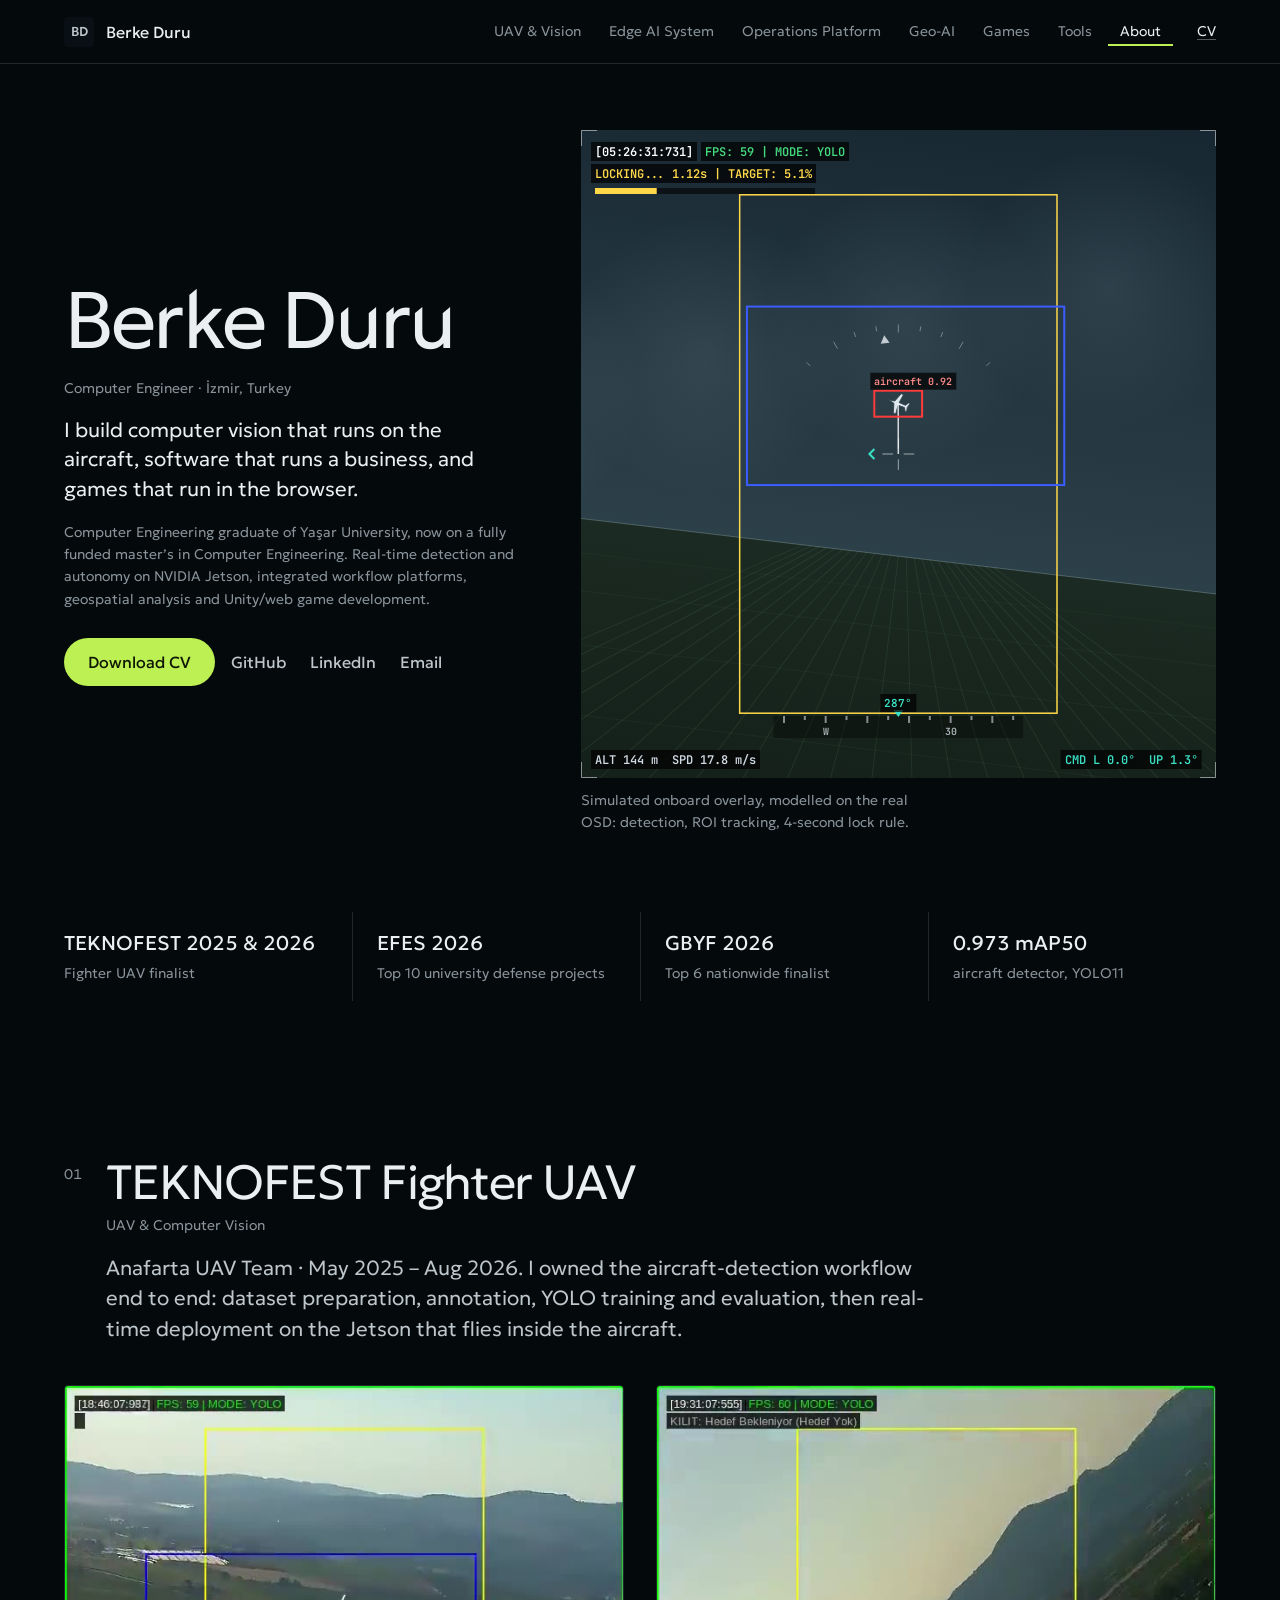
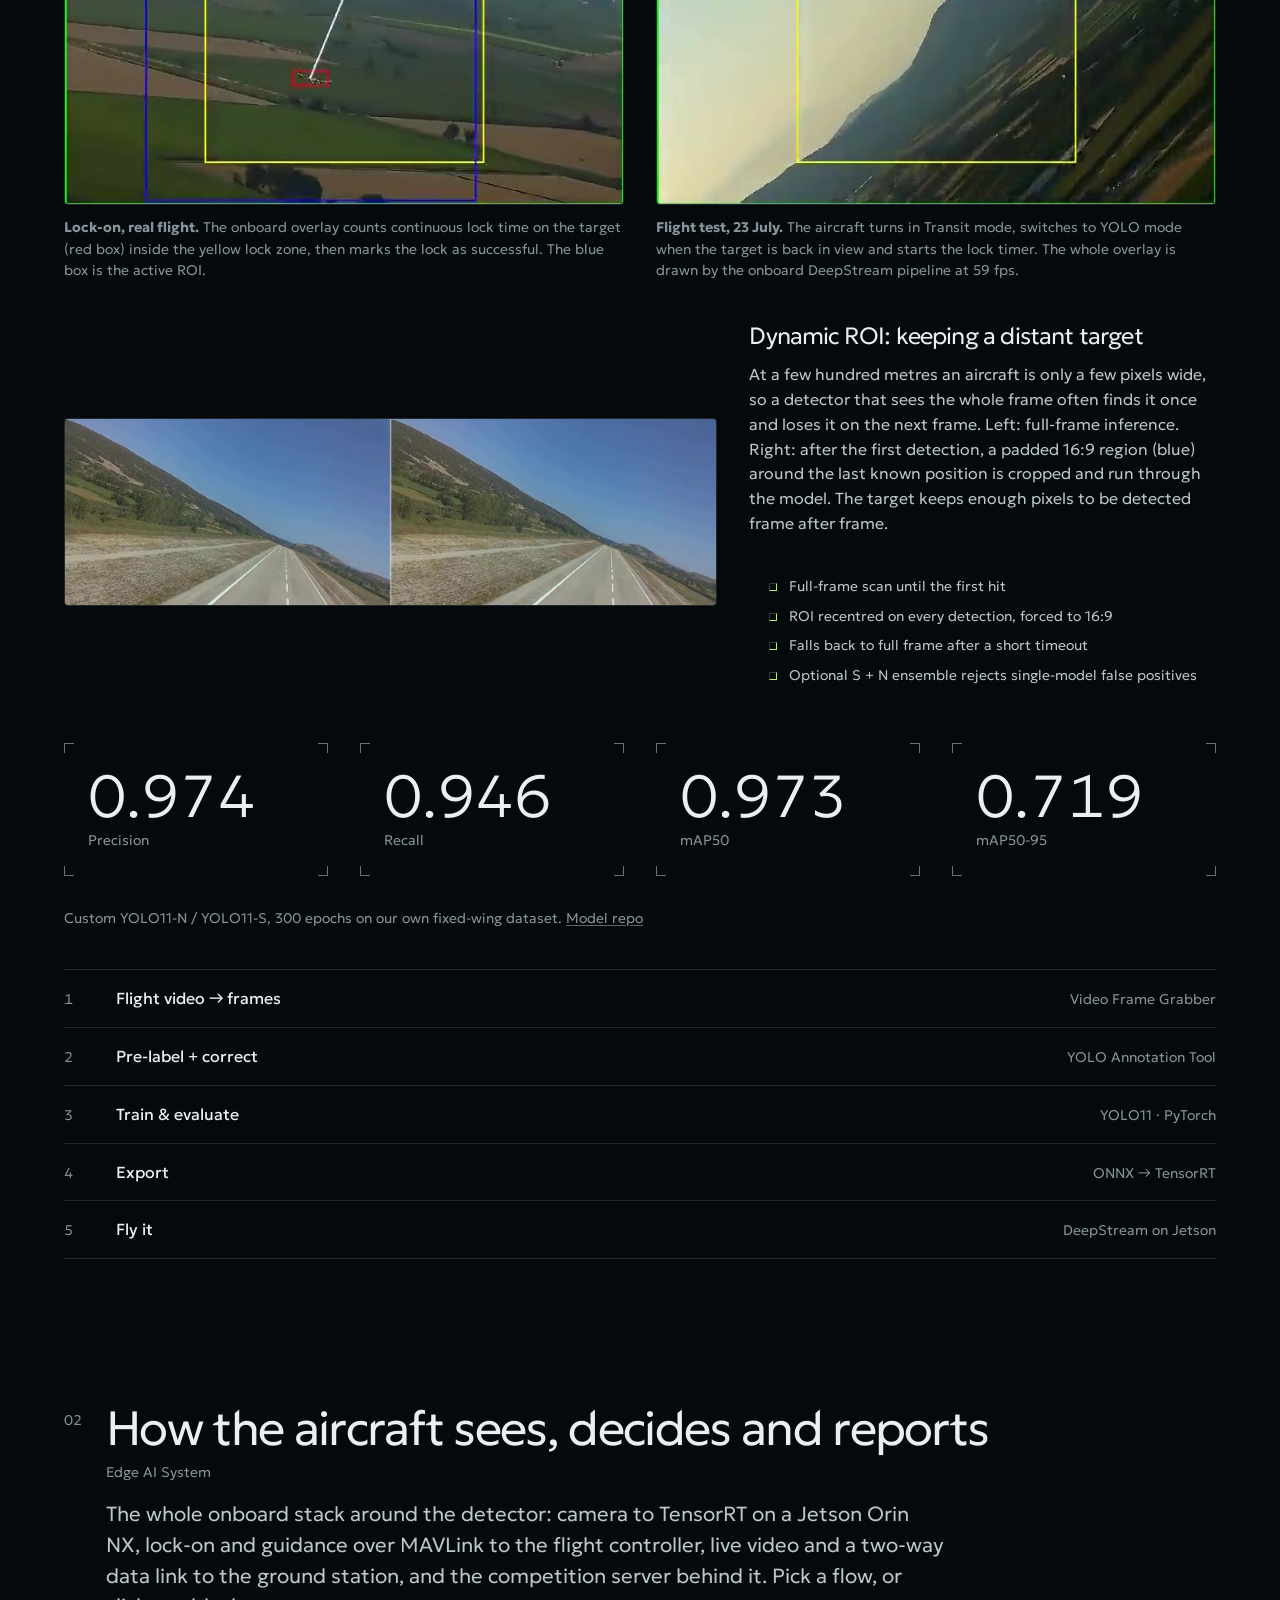
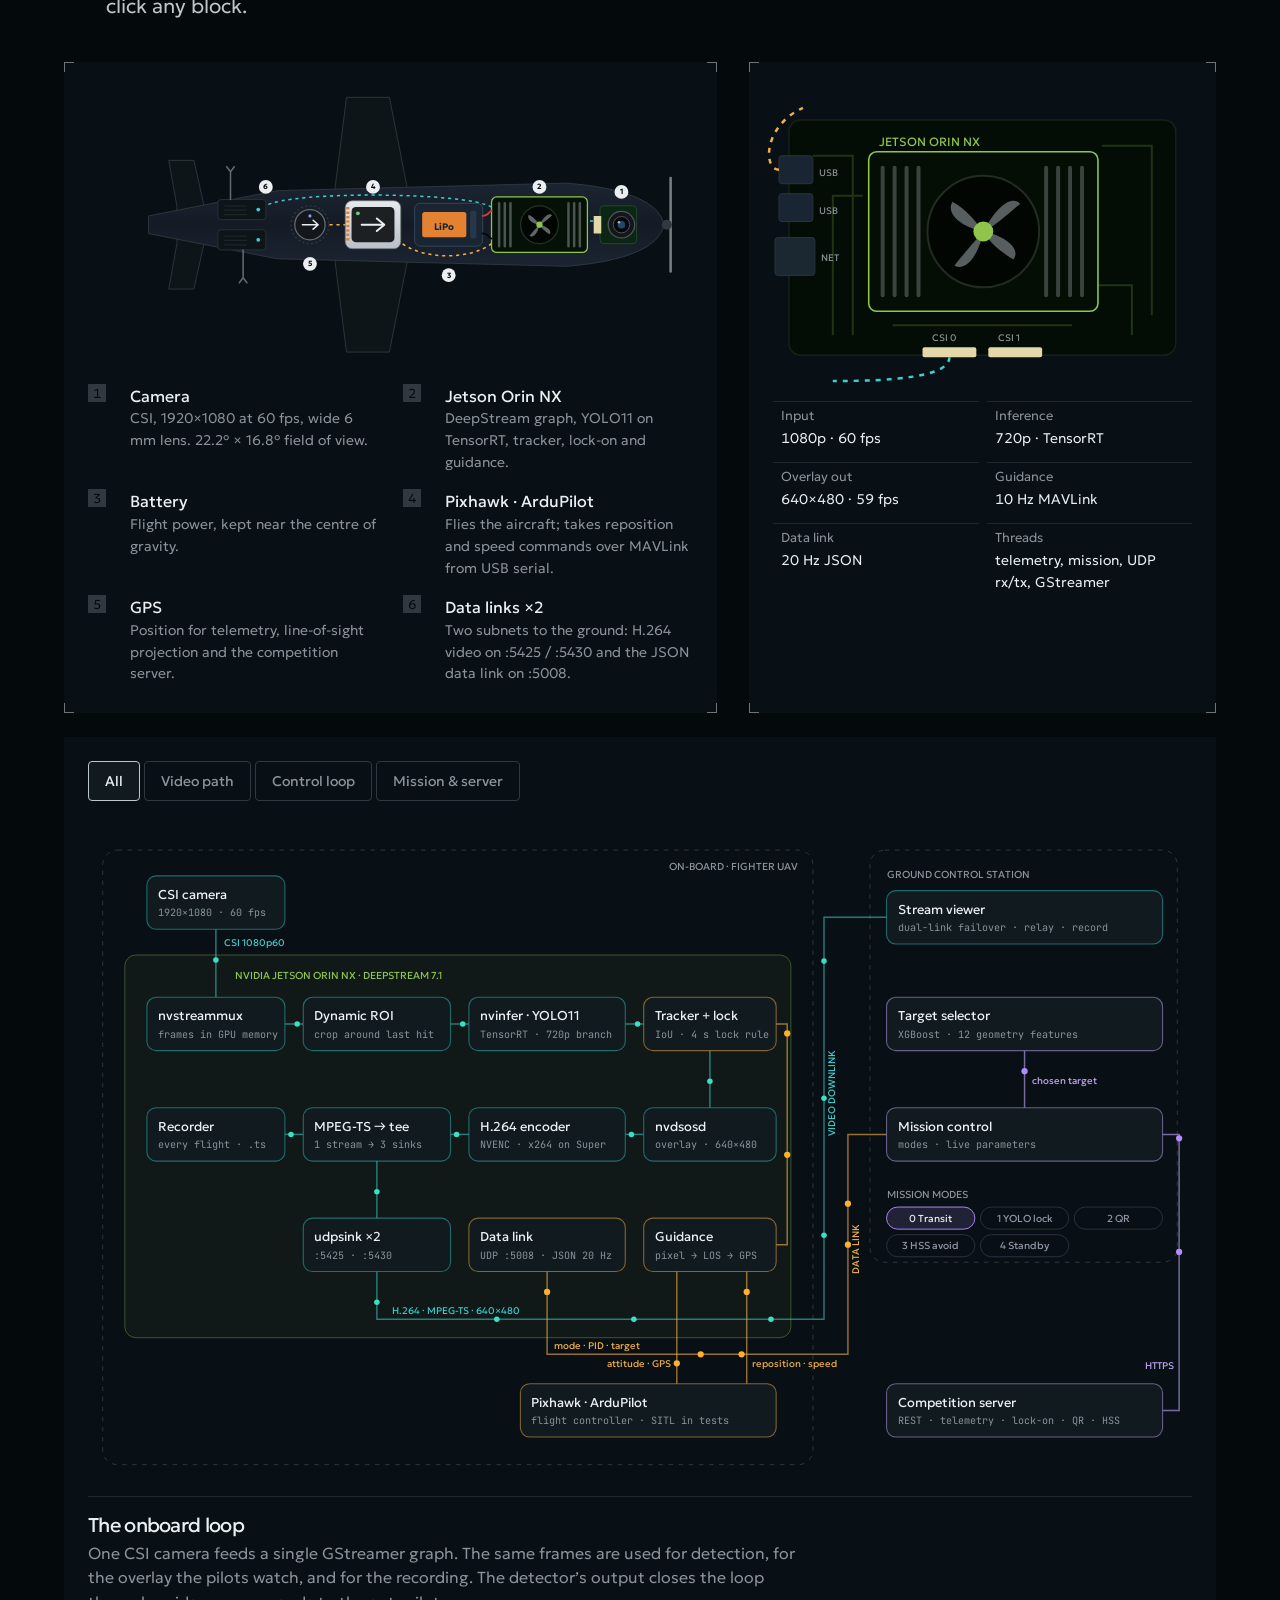
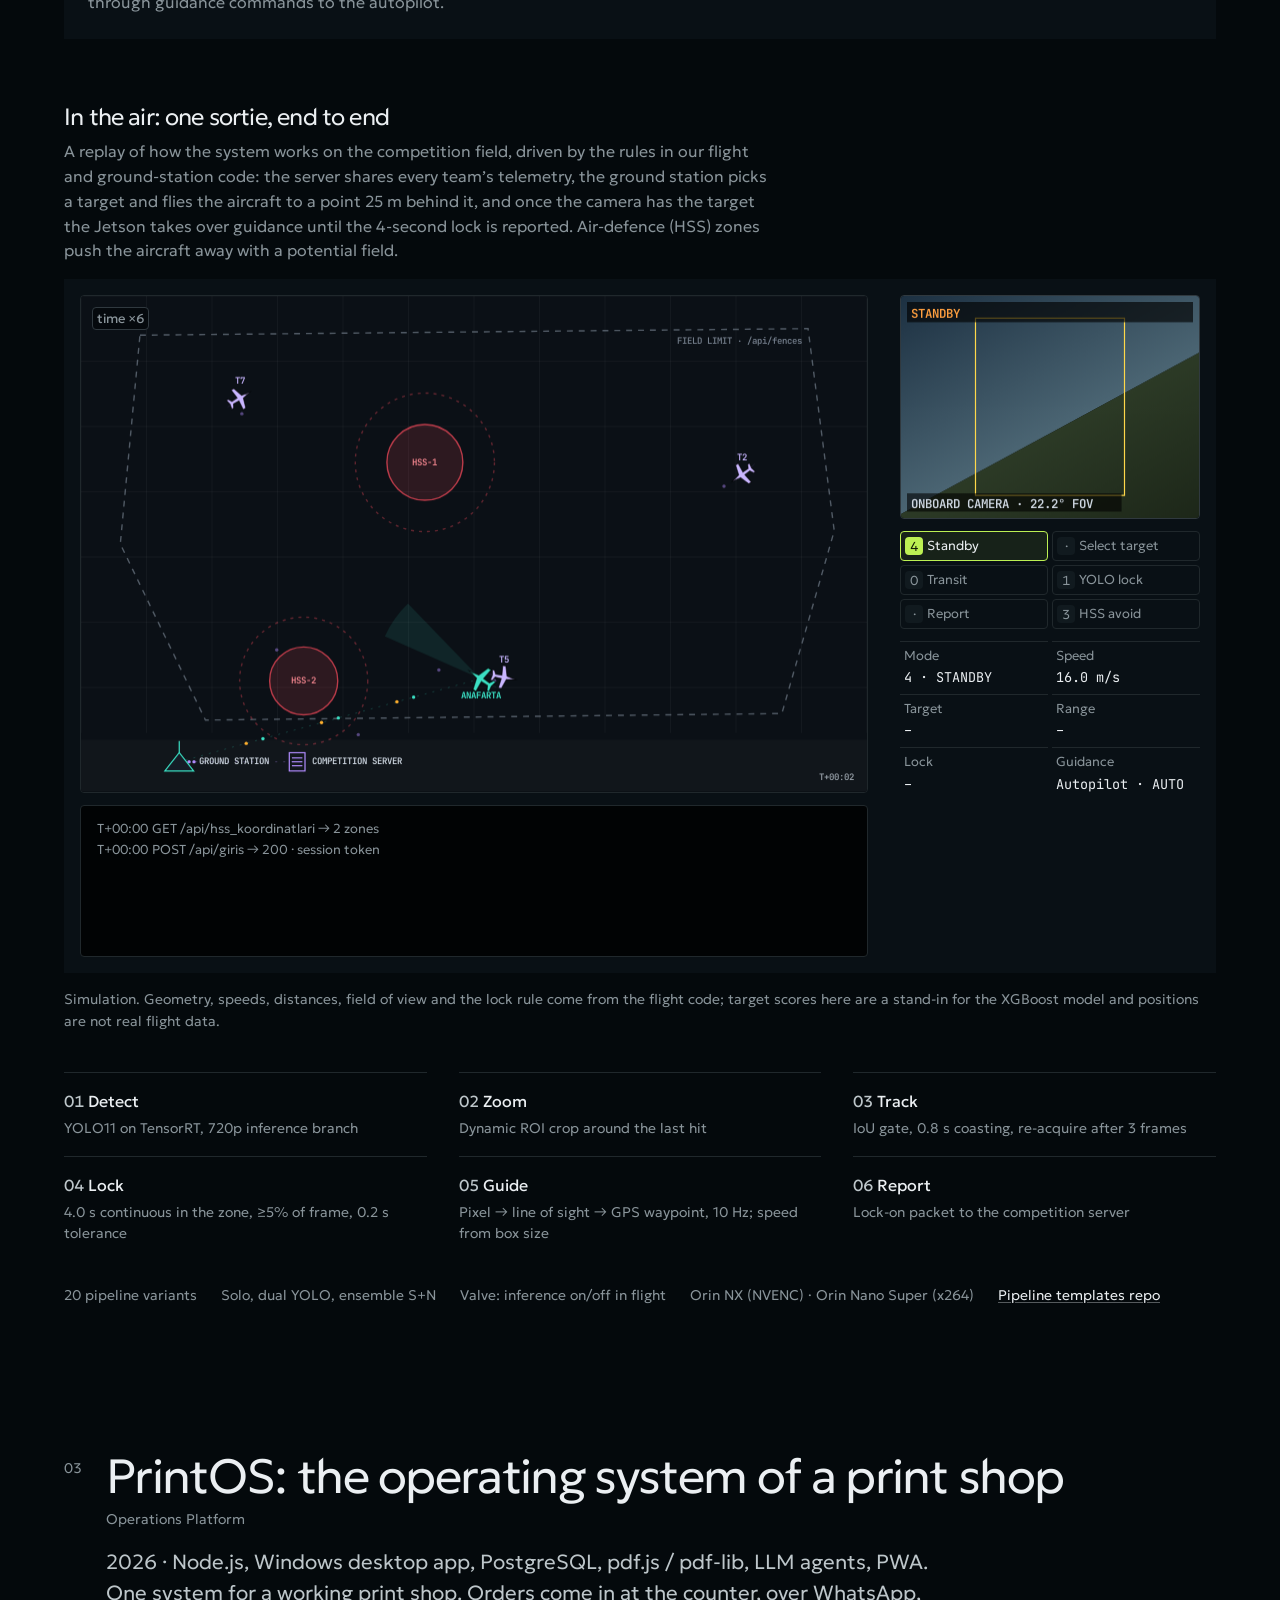
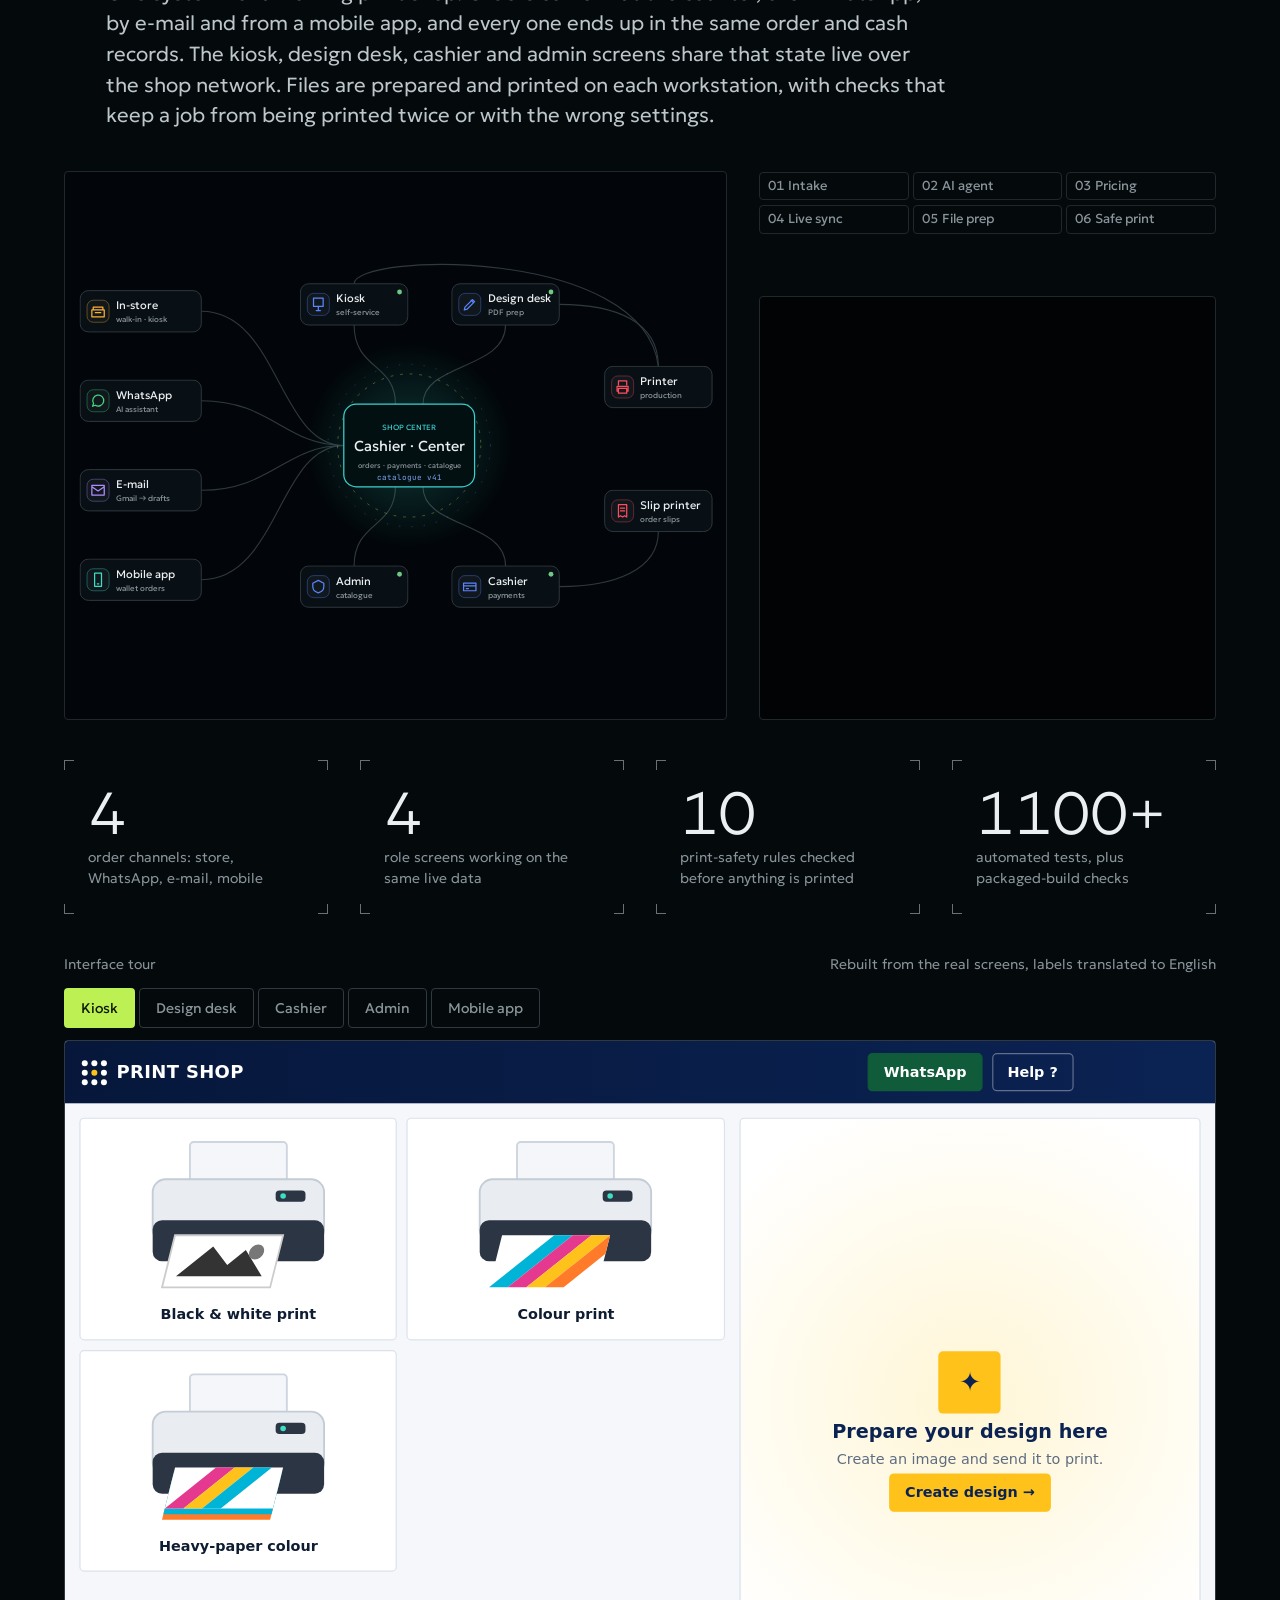
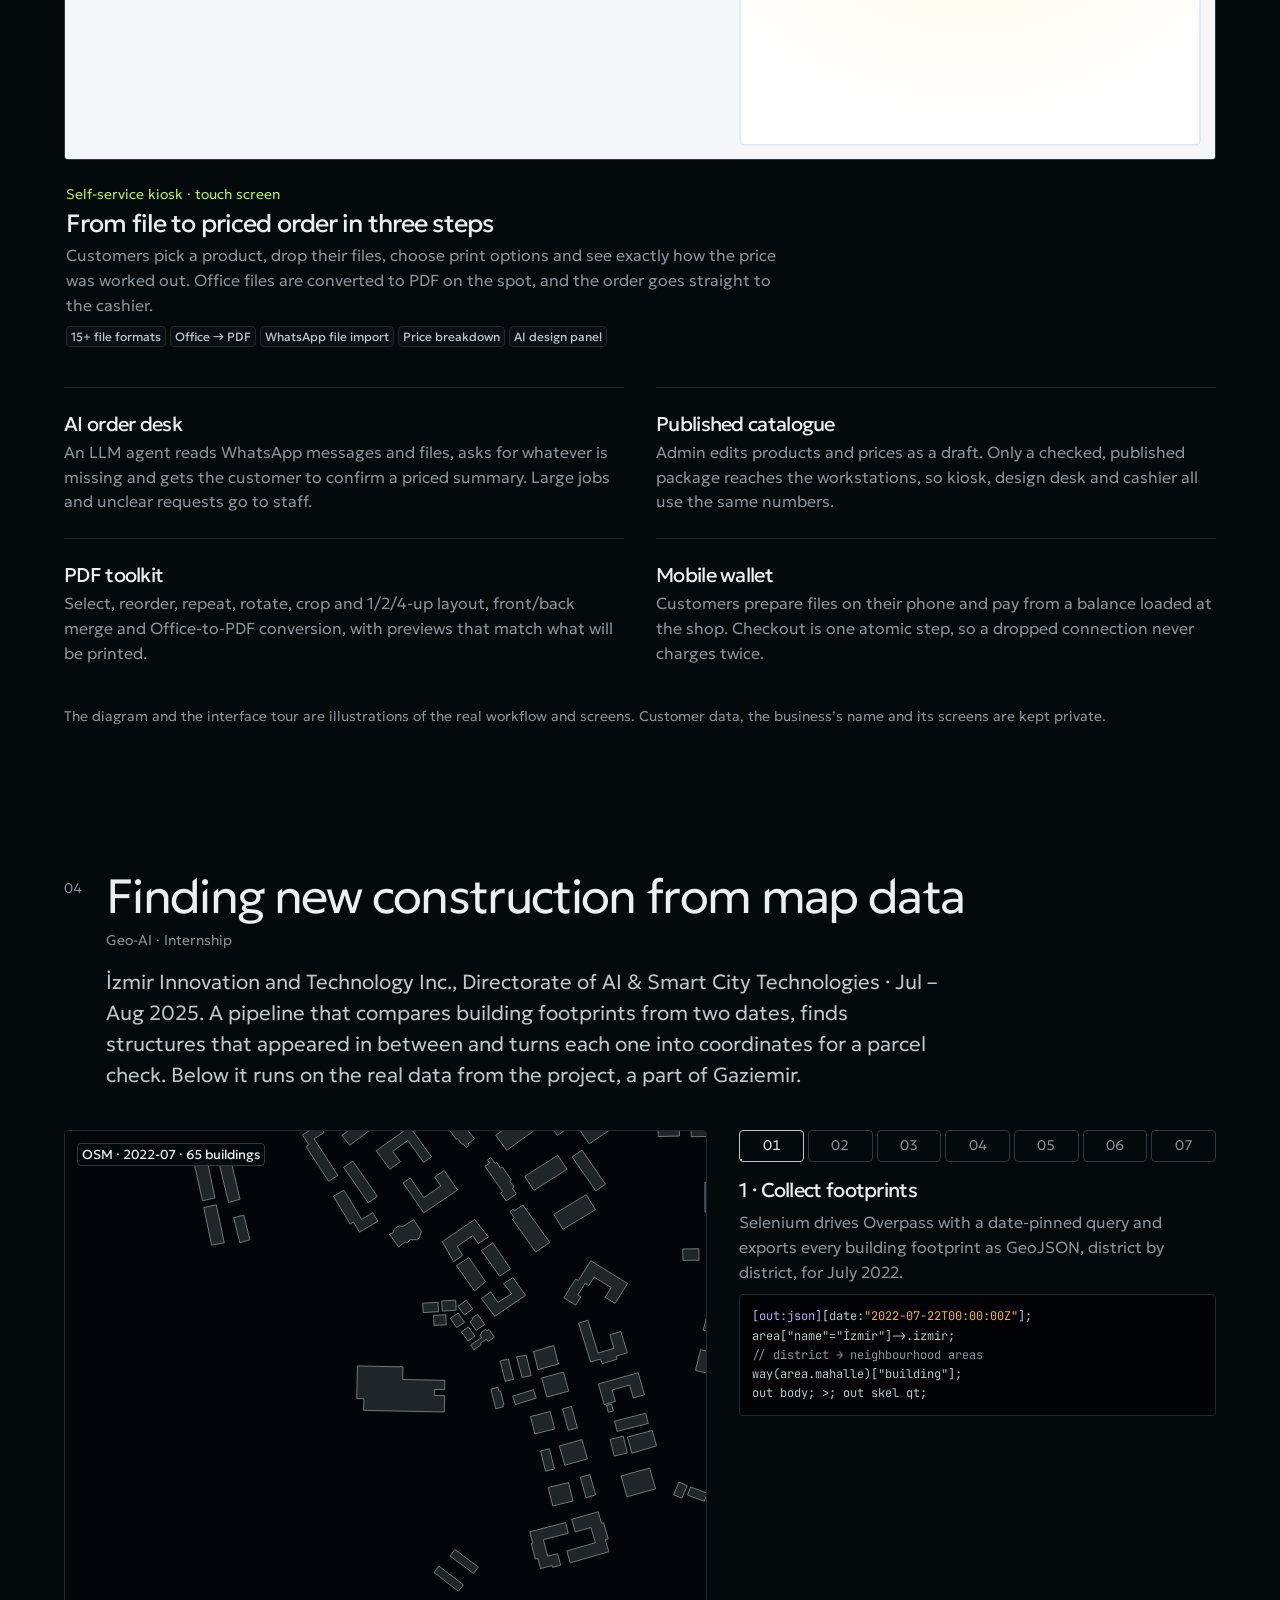
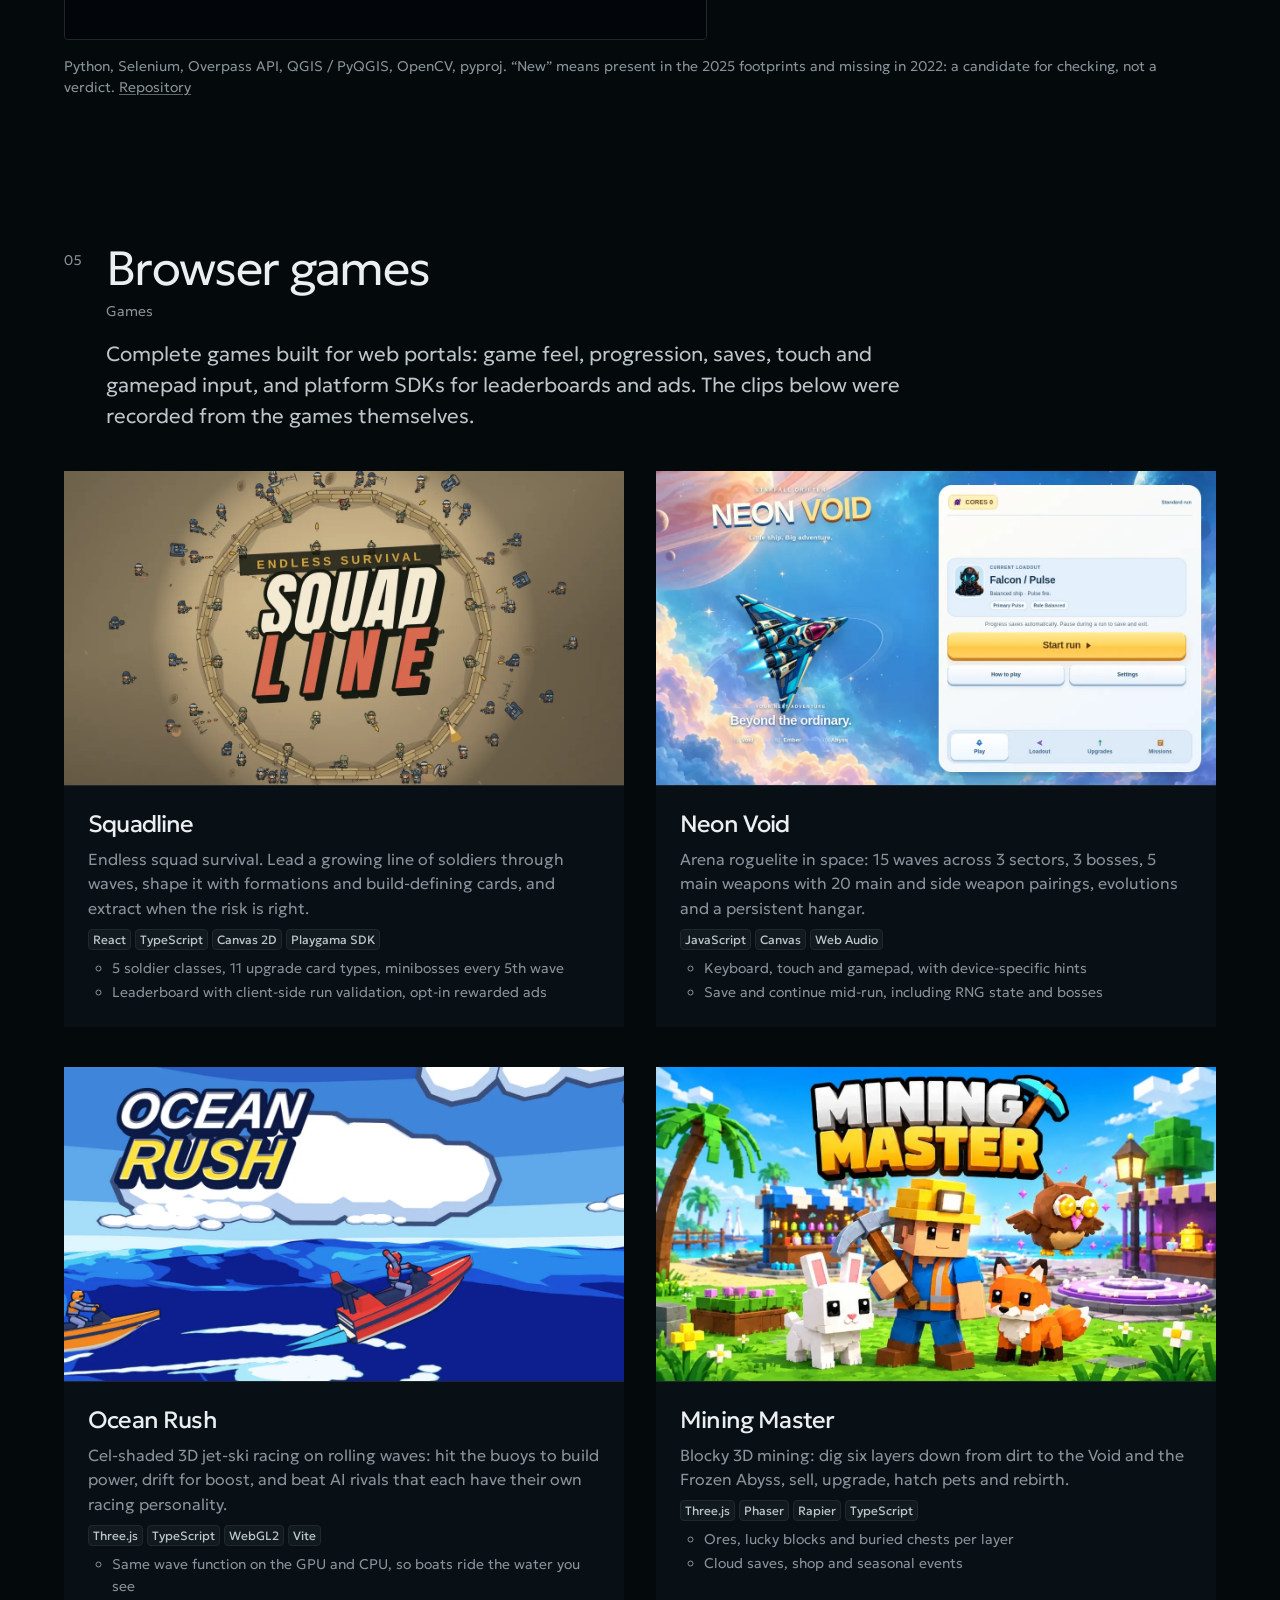
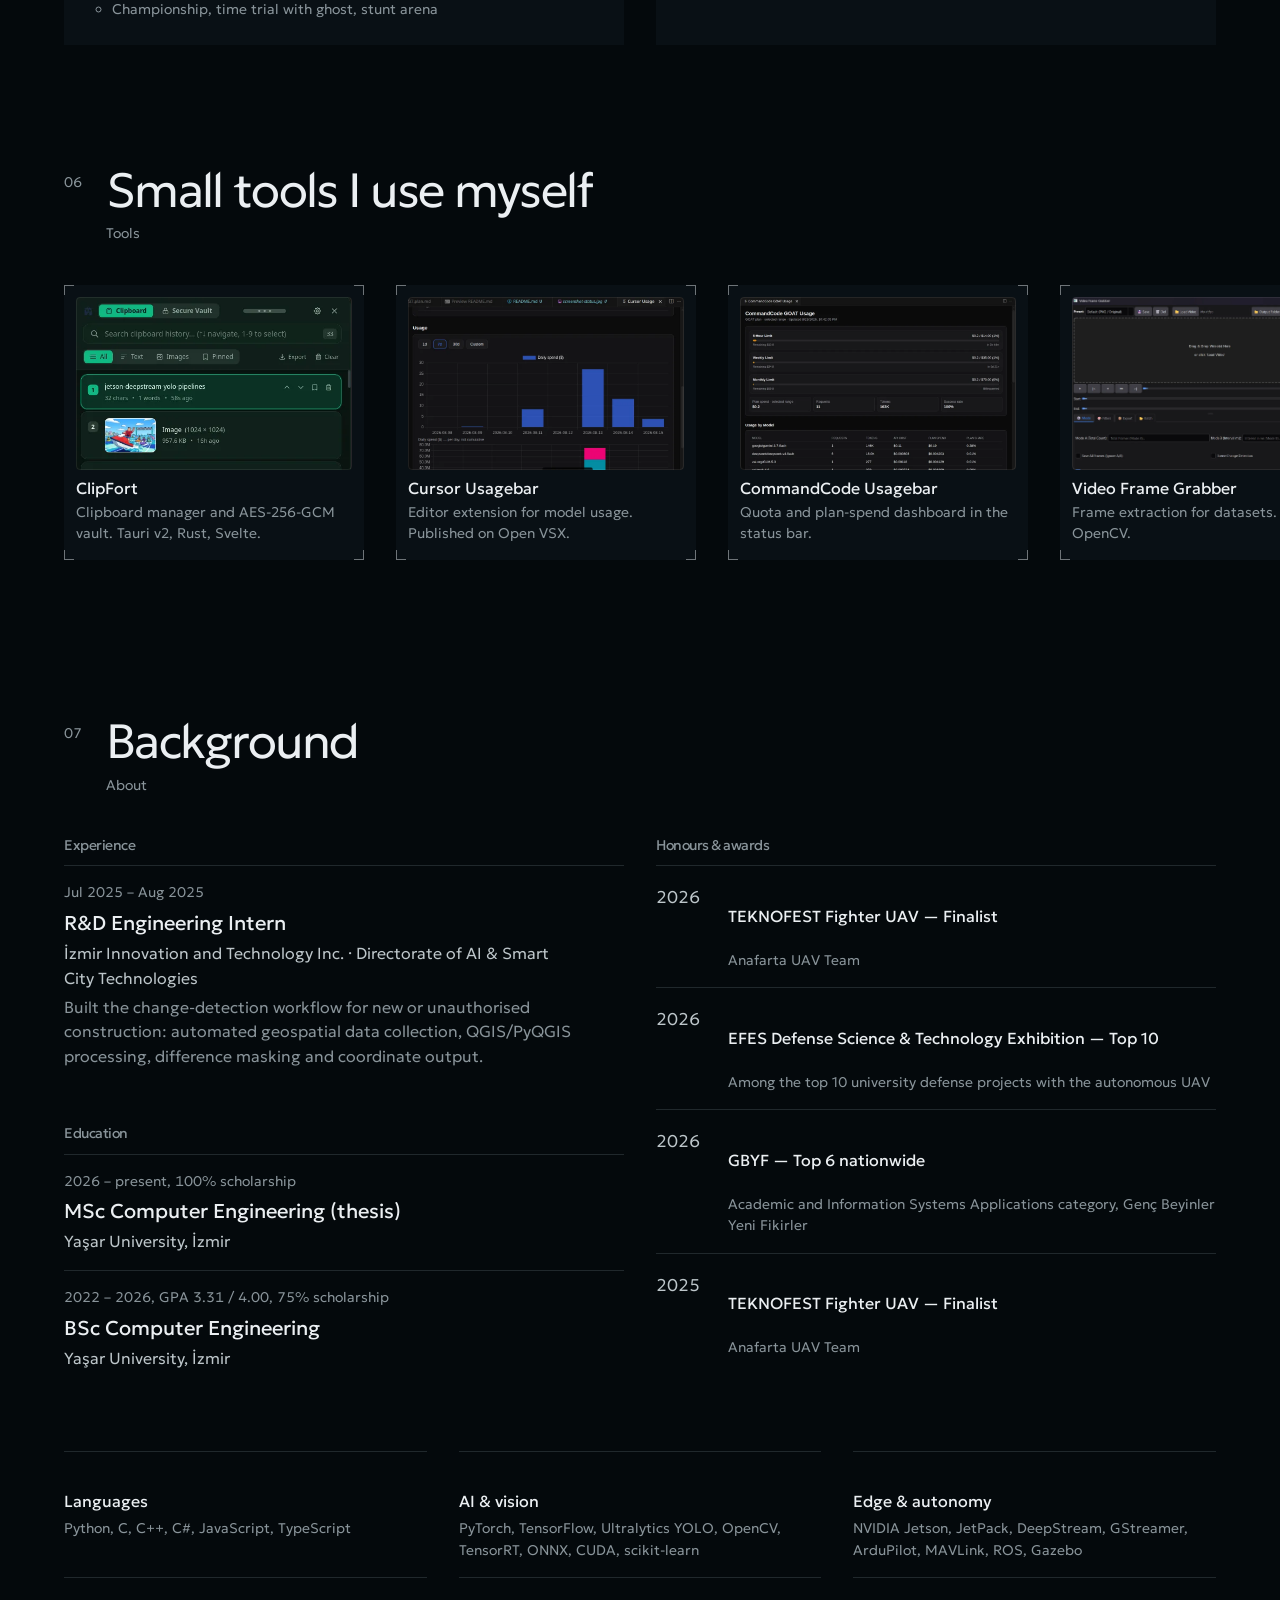
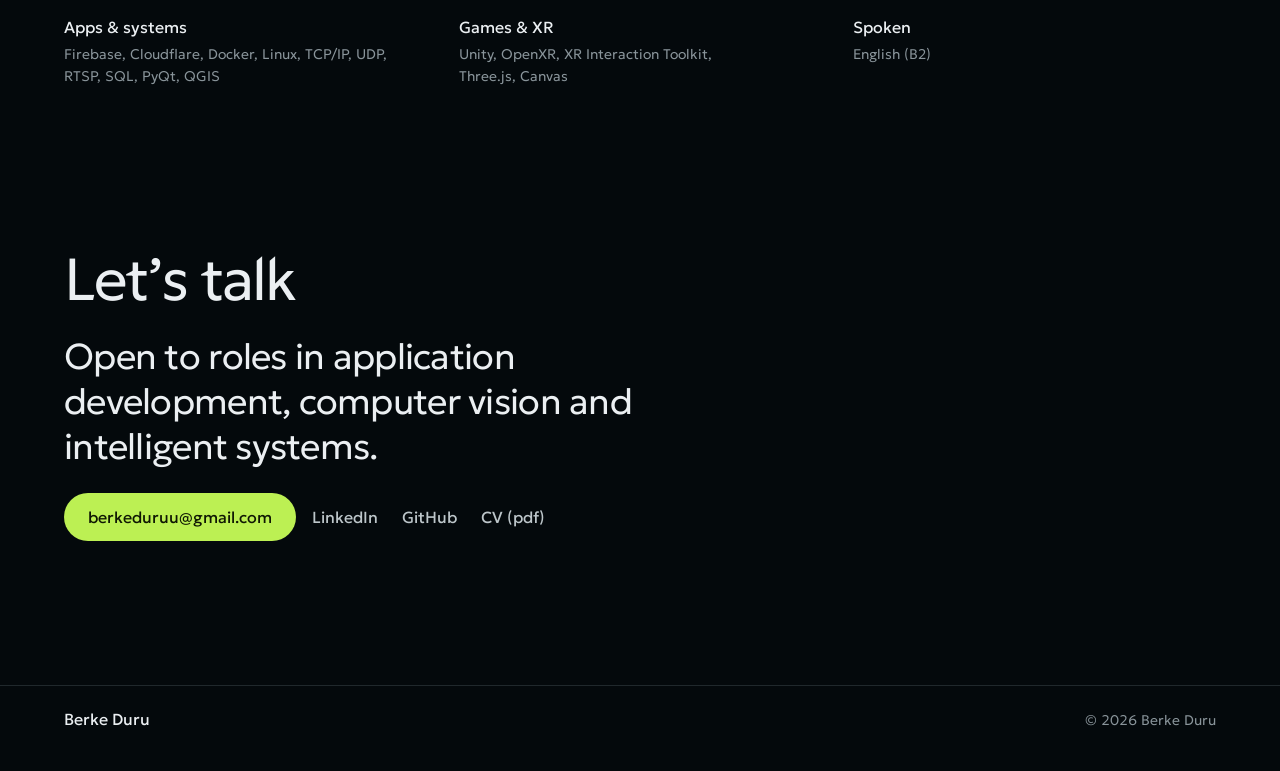
==== commit 3cb3ae52: "Redesign the portfolio with the Hallmark Vantage system Full-depth redesign: blue-black steel ground" ====
--- a/index.html
+++ b/index.html
@@ -11,10 +11,11 @@
   <link rel="icon" href="assets/img/favicon.svg" type="image/svg+xml">
   <link rel="preconnect" href="https://fonts.googleapis.com">
   <link rel="preconnect" href="https://fonts.gstatic.com" crossorigin>
-  <link href="https://fonts.googleapis.com/css2?family=JetBrains+Mono:wght@400;500;700&family=Space+Grotesk:wght@400;500;600;700&display=swap" rel="stylesheet">
+  <link href="https://fonts.googleapis.com/css2?family=Geologica:wght,CRSV,SHRP@200..500,0,0..100&family=JetBrains+Mono:wght@400&display=swap" rel="stylesheet">
   <link rel="stylesheet" href="css/style.css">
 </head>
 <body>
+<a class="skip" href="#top">Skip to content</a>
 
 <header class="topbar">
   <a class="brand" href="#top" aria-label="Berke Duru, back to top"><span class="brand-mark">BD</span><span class="brand-name">Berke Duru</span></a>
@@ -27,7 +28,7 @@
     <a href="#tools">Tools</a>
     <a href="#about">About</a>
   </nav>
-  <a class="btn btn-small" href="assets/Berke_Duru_CV.pdf" download>CV</a>
+  <a class="cv-link" href="assets/Berke_Duru_CV.pdf" download>CV</a>
 </header>
 
 <main id="top">
@@ -35,10 +36,10 @@
   <!-- HERO -->
   <section class="hero">
     <div class="hero-text">
-      <p class="eyebrow">Computer Engineer · İzmir, Turkey</p>
       <h1>Berke Duru</h1>
+      <p class="byline">Computer Engineer · İzmir, Turkey</p>
       <p class="lede">I build computer vision that runs on the aircraft, software that runs a business, and games that run in the browser.</p>
-      <p class="hero-sub">Computer Engineering graduate of Yaşar University, now on a fully funded master's in Computer Engineering. Real-time detection and autonomy on NVIDIA Jetson, integrated workflow platforms, geospatial analysis and Unity/web game development.</p>
+      <p class="hero-sub">Computer Engineering graduate of Yaşar University, now on a fully funded master’s in Computer Engineering. Real-time detection and autonomy on NVIDIA Jetson, integrated workflow platforms, geospatial analysis and Unity/web game development.</p>
       <div class="hero-cta">
         <a class="btn" href="assets/Berke_Duru_CV.pdf" download>Download CV</a>
         <a class="btn btn-ghost" href="https://github.com/berkeduruu" target="_blank" rel="noopener">GitHub</a>
@@ -47,7 +48,9 @@
       </div>
     </div>
     <figure class="hero-hud">
-      <canvas id="hud" aria-label="Animated simulation of the onboard lock-on overlay: a target aircraft is detected, tracked inside the lock zone for four seconds and confirmed."></canvas>
+      <div class="tick-frame">
+        <canvas id="hud" aria-label="Animated simulation of the onboard lock-on overlay: a target aircraft is detected, tracked inside the lock zone for four seconds and confirmed."></canvas>
+      </div>
       <figcaption>Simulated onboard overlay, modelled on the real OSD: detection, ROI tracking, 4-second lock rule.</figcaption>
     </figure>
   </section>
@@ -59,11 +62,12 @@
     <li><strong>0.973 mAP50</strong><span>aircraft detector, YOLO11</span></li>
   </ul>
 
+  <ol class="flow" role="list">
   <!-- 01 UAV -->
-  <section id="uav" class="section">
-    <div class="section-head">
-      <p class="kicker"><span>01</span> UAV &amp; Computer Vision</p>
+  <li id="uav" class="section">
+    <div class="section-head">
       <h2>TEKNOFEST Fighter UAV</h2>
+      <p class="section-cat">UAV &amp; Computer Vision</p>
       <p class="section-lede">Anafarta UAV Team · May 2025 – Aug 2026. I owned the aircraft-detection workflow end to end: dataset preparation, annotation, YOLO training and evaluation, then real-time deployment on the Jetson that flies inside the aircraft.</p>
     </div>
 
@@ -105,7 +109,7 @@
       <div class="metric"><span class="metric-val" data-count="0.946">0.946</span><span class="metric-label">Recall</span></div>
       <div class="metric"><span class="metric-val" data-count="0.973">0.973</span><span class="metric-label">mAP50</span></div>
       <div class="metric"><span class="metric-val" data-count="0.719">0.719</span><span class="metric-label">mAP50-95</span></div>
-      <p class="metric-note">Custom YOLO11-N / YOLO11-S, 300 epochs on our own fixed-wing dataset. <a href="https://github.com/berkeduruu/yolo-aircraft-detection" target="_blank" rel="noopener">Model repo →</a></p>
+      <p class="metric-note">Custom YOLO11-N / YOLO11-S, 300 epochs on our own fixed-wing dataset. <a href="https://github.com/berkeduruu/yolo-aircraft-detection" target="_blank" rel="noopener">Model repo</a></p>
     </div>
 
     <div class="flowline" aria-label="Dataset to deployment workflow">
@@ -115,13 +119,13 @@
       <a class="flow-step" href="https://github.com/berkeduruu/yolo-aircraft-detection" target="_blank" rel="noopener"><span class="flow-n">4</span><span class="flow-t">Export</span><span class="flow-s">ONNX → TensorRT</span></a>
       <a class="flow-step" href="https://github.com/berkeduruu/jetson-deepstream-yolo-pipelines" target="_blank" rel="noopener"><span class="flow-n">5</span><span class="flow-t">Fly it</span><span class="flow-s">DeepStream on Jetson</span></a>
     </div>
-  </section>
+  </li>
 
   <!-- 02 EDGE -->
-  <section id="edge" class="section">
-    <div class="section-head">
-      <p class="kicker"><span>02</span> Edge AI System</p>
+  <li id="edge" class="section">
+    <div class="section-head">
       <h2>How the aircraft sees, decides and reports</h2>
+      <p class="section-cat">Edge AI System</p>
       <p class="section-lede">The whole onboard stack around the detector: camera to TensorRT on a Jetson Orin NX, lock-on and guidance over MAVLink to the flight controller, live video and a two-way data link to the ground station, and the competition server behind it. Pick a flow, or click any block.</p>
     </div>
 
@@ -227,7 +231,7 @@
           <div><dt>Overlay out</dt><dd>640×480 · 59 fps</dd></div>
           <div><dt>Guidance</dt><dd>10 Hz MAVLink</dd></div>
           <div><dt>Data link</dt><dd>20 Hz JSON</dd></div>
-          <div><dt>Threads</dt><dd>telemetry · mission · UDP rx/tx · GStreamer</dd></div>
+          <div><dt>Threads</dt><dd>telemetry, mission, UDP rx/tx, GStreamer</dd></div>
         </dl>
       </figure>
     </div>
@@ -235,22 +239,22 @@
     <div class="arch">
       <div class="arch-tabs" role="tablist" aria-label="Highlight a flow">
         <button role="tab" class="is-active" data-flow="all">All</button>
-        <button role="tab" data-flow="video"><i class="dot dot-video"></i>Video path</button>
-        <button role="tab" data-flow="control"><i class="dot dot-control"></i>Control loop</button>
-        <button role="tab" data-flow="mission"><i class="dot dot-mission"></i>Mission &amp; server</button>
+        <button role="tab" data-flow="video">Video path</button>
+        <button role="tab" data-flow="control">Control loop</button>
+        <button role="tab" data-flow="mission">Mission &amp; server</button>
       </div>
       <div class="arch-scroll">
         <svg id="arch-svg" viewBox="0 0 1200 720" role="img" aria-label="System architecture diagram of the onboard and ground software"></svg>
       </div>
       <div class="arch-info" aria-live="polite">
         <h3 id="arch-info-title">The onboard loop</h3>
-        <p id="arch-info-body">One CSI camera feeds a single GStreamer graph. The same frames are used for detection, for the overlay the pilots watch, and for the recording. The detector's output closes the loop through guidance commands to the autopilot.</p>
+        <p id="arch-info-body">One CSI camera feeds a single GStreamer graph. The same frames are used for detection, for the overlay the pilots watch, and for the recording. The detector’s output closes the loop through guidance commands to the autopilot.</p>
       </div>
     </div>
 
     <div class="field-head">
       <h3>In the air: one sortie, end to end</h3>
-      <p>A replay of how the system works on the competition field, driven by the rules in our flight and ground-station code: the server shares every team's telemetry, the ground station picks a target and flies the aircraft to a point 25 m behind it, and once the camera has the target the Jetson takes over guidance until the 4-second lock is reported. Air-defence (HSS) zones push the aircraft away with a potential field.</p>
+      <p>A replay of how the system works on the competition field, driven by the rules in our flight and ground-station code: the server shares every team’s telemetry, the ground station picks a target and flies the aircraft to a point 25 m behind it, and once the camera has the target the Jetson takes over guidance until the 4-second lock is reported. Air-defence (HSS) zones push the aircraft away with a potential field.</p>
     </div>
     <div class="field" id="field">
       <div class="field-stage">
@@ -291,18 +295,18 @@
 
     <div class="pill-row">
       <span class="pill">20 pipeline variants</span>
-      <span class="pill">Solo · dual YOLO · ensemble S+N</span>
+      <span class="pill">Solo, dual YOLO, ensemble S+N</span>
       <span class="pill">Valve: inference on/off in flight</span>
       <span class="pill">Orin NX (NVENC) · Orin Nano Super (x264)</span>
-      <a class="pill pill-link" href="https://github.com/berkeduruu/jetson-deepstream-yolo-pipelines" target="_blank" rel="noopener">Pipeline templates repo →</a>
-    </div>
-  </section>
+      <a class="pill pill-link" href="https://github.com/berkeduruu/jetson-deepstream-yolo-pipelines" target="_blank" rel="noopener">Pipeline templates repo</a>
+    </div>
+  </li>
 
   <!-- 03 OPS -->
-  <section id="ops" class="section">
-    <div class="section-head">
-      <p class="kicker"><span>03</span> Operations Platform</p>
+  <li id="ops" class="section">
+    <div class="section-head">
       <h2>PrintOS: the operating system of a print shop</h2>
+      <p class="section-cat">Operations Platform</p>
       <p class="section-lede">2026 · Node.js, Windows desktop app, PostgreSQL, pdf.js / pdf-lib, LLM agents, PWA. One system for a working print shop. Orders come in at the counter, over WhatsApp, by e-mail and from a mobile app, and every one ends up in the same order and cash records. The kiosk, design desk, cashier and admin screens share that state live over the shop network. Files are prepared and printed on each workstation, with checks that keep a job from being printed twice or with the wrong settings.</p>
     </div>
 
@@ -311,7 +315,7 @@
         <svg id="pos-svg" viewBox="0 0 960 600" role="img" aria-label="Animated diagram of PrintOS: four order channels feed one shop center, which keeps the Kiosk, Design desk, Cashier and Admin workstations in sync, and workstations send prepared jobs to the printers."></svg>
         <div class="pos-title" aria-hidden="true">
           <span class="pos-title-mark">PrintOS</span>
-          <span class="pos-title-sub">4 channels · 4 workstations · 1 center</span>
+          <span class="pos-title-sub">4 channels, 4 workstations, 1 center</span>
         </div>
       </div>
       <div class="pos-side">
@@ -340,10 +344,7 @@
       <nav class="ui-tabs" aria-label="PrintOS screens"></nav>
       <div class="ui-viewport">
         <div class="ui-win">
-          <div class="ui-bar">
-            <span class="ui-dots"><i></i><i></i><i></i></span>
-            <span class="ui-wtitle">PrintOS</span>
-          </div>
+          <span class="ui-wtitle visually-hidden">PrintOS</span>
           <div class="ui-stage"></div>
           <div class="ui-cursor" aria-hidden="true"><svg viewBox="0 0 24 24"><path d="M4 2l15 11-6.5 1.2L16.6 21l-3 1.4-3.4-6.9L5 20z"/></svg></div>
         </div>
@@ -362,14 +363,14 @@
       <div><h3>PDF toolkit</h3><p>Select, reorder, repeat, rotate, crop and 1/2/4-up layout, front/back merge and Office-to-PDF conversion, with previews that match what will be printed.</p></div>
       <div><h3>Mobile wallet</h3><p>Customers prepare files on their phone and pay from a balance loaded at the shop. Checkout is one atomic step, so a dropped connection never charges twice.</p></div>
     </div>
-    <p class="fine">The diagram and the interface tour are illustrations of the real workflow and screens. Customer data, the business's name and its screens are kept private.</p>
-  </section>
+    <p class="fine">The diagram and the interface tour are illustrations of the real workflow and screens. Customer data, the business’s name and its screens are kept private.</p>
+  </li>
 
   <!-- 04 GEO -->
-  <section id="geo" class="section">
-    <div class="section-head">
-      <p class="kicker"><span>04</span> Geo-AI · Internship</p>
+  <li id="geo" class="section">
+    <div class="section-head">
       <h2>Finding new construction from map data</h2>
+      <p class="section-cat">Geo-AI · Internship</p>
       <p class="section-lede">İzmir Innovation and Technology Inc., Directorate of AI &amp; Smart City Technologies · Jul – Aug 2025. A pipeline that compares building footprints from two dates, finds structures that appeared in between and turns each one into coordinates for a parcel check. Below it runs on the real data from the project, a part of Gaziemir.</p>
     </div>
 
@@ -387,14 +388,14 @@
         </div>
       </div>
     </div>
-    <p class="fine">Python, Selenium, Overpass API, QGIS / PyQGIS, OpenCV, pyproj. "New" means present in the 2025 footprints and missing in 2022: a candidate for checking, not a verdict. <a href="https://github.com/berkeduruu/Kacak-Yapi-Izmir" target="_blank" rel="noopener">Repository →</a></p>
-  </section>
+    <p class="fine">Python, Selenium, Overpass API, QGIS / PyQGIS, OpenCV, pyproj. “New” means present in the 2025 footprints and missing in 2022: a candidate for checking, not a verdict. <a href="https://github.com/berkeduruu/Kacak-Yapi-Izmir" target="_blank" rel="noopener">Repository</a></p>
+  </li>
 
   <!-- 05 GAMES -->
-  <section id="games" class="section">
-    <div class="section-head">
-      <p class="kicker"><span>05</span> Games</p>
+  <li id="games" class="section">
+    <div class="section-head">
       <h2>Browser games</h2>
+      <p class="section-cat">Games</p>
       <p class="section-lede">Complete games built for web portals: game feel, progression, saves, touch and gamepad input, and platform SDKs for leaderboards and ads. The clips below were recorded from the games themselves.</p>
     </div>
 
@@ -436,13 +437,13 @@
         </div>
       </article>
     </div>
-  </section>
+  </li>
 
   <!-- 06 TOOLS -->
-  <section id="tools" class="section section-tight">
-    <div class="section-head">
-      <p class="kicker"><span>06</span> Tools</p>
+  <li id="tools" class="section section-tight">
+    <div class="section-head">
       <h2>Small tools I use myself</h2>
+      <p class="section-cat">Tools</p>
     </div>
     <div class="tools">
       <a class="tool" href="https://github.com/berkeduruu/clipfort" target="_blank" rel="noopener"><img src="assets/img/tool-clipfort.webp" alt="ClipFort clipboard history window" loading="lazy" width="518" height="457"><span class="tool-name">ClipFort</span><span class="tool-desc">Clipboard manager and AES-256-GCM vault. Tauri v2, Rust, Svelte.</span></a>
@@ -451,13 +452,13 @@
       <a class="tool" href="https://github.com/berkeduruu/Video-Frame-Grabber" target="_blank" rel="noopener"><img src="assets/img/tool-framegrabber.webp" alt="Video Frame Grabber application window" loading="lazy" width="1271" height="1067"><span class="tool-name">Video Frame Grabber</span><span class="tool-desc">Frame extraction for datasets. PyQt6, OpenCV.</span></a>
       <a class="tool" href="https://github.com/berkeduruu/yolo-annotation-tool" target="_blank" rel="noopener"><img src="assets/img/tool-annotator.webp" alt="YOLO Annotation Tool interface" loading="lazy" width="1280" height="820"><span class="tool-name">YOLO Annotation Tool</span><span class="tool-desc">Model pre-labelling with manual correction. PyQt6, Ultralytics.</span></a>
     </div>
-  </section>
+  </li>
 
   <!-- 07 ABOUT -->
-  <section id="about" class="section">
-    <div class="section-head">
-      <p class="kicker"><span>07</span> About</p>
+  <li id="about" class="section">
+    <div class="section-head">
       <h2>Background</h2>
+      <p class="section-cat">About</p>
     </div>
     <div class="about-grid">
       <div class="about-col">
@@ -470,12 +471,12 @@
         </div>
         <h3 class="col-title">Education</h3>
         <div class="entry">
-          <p class="entry-meta">2026 – present · 100% scholarship</p>
+          <p class="entry-meta">2026 – present, 100% scholarship</p>
           <h4>MSc Computer Engineering (thesis)</h4>
           <p class="entry-org">Yaşar University, İzmir</p>
         </div>
         <div class="entry">
-          <p class="entry-meta">2022 – 2026 · GPA 3.31 / 4.00 · 75% scholarship</p>
+          <p class="entry-meta">2022 – 2026, GPA 3.31 / 4.00, 75% scholarship</p>
           <h4>BSc Computer Engineering</h4>
           <p class="entry-org">Yaşar University, İzmir</p>
         </div>
@@ -491,28 +492,34 @@
       </div>
     </div>
     <div class="skills">
-      <div><h4>Languages</h4><p>Python · C · C++ · C# · JavaScript · TypeScript</p></div>
-      <div><h4>AI &amp; vision</h4><p>PyTorch · TensorFlow · Ultralytics YOLO · OpenCV · TensorRT · ONNX · CUDA · scikit-learn</p></div>
-      <div><h4>Edge &amp; autonomy</h4><p>NVIDIA Jetson · JetPack · DeepStream · GStreamer · ArduPilot · MAVLink · ROS · Gazebo</p></div>
-      <div><h4>Apps &amp; systems</h4><p>Firebase · Cloudflare · Docker · Linux · TCP/IP · UDP · RTSP · SQL · PyQt · QGIS</p></div>
-      <div><h4>Games &amp; XR</h4><p>Unity · OpenXR · XR Interaction Toolkit · Three.js · Canvas</p></div>
+      <div><h4>Languages</h4><p>Python, C, C++, C#, JavaScript, TypeScript</p></div>
+      <div><h4>AI &amp; vision</h4><p>PyTorch, TensorFlow, Ultralytics YOLO, OpenCV, TensorRT, ONNX, CUDA, scikit-learn</p></div>
+      <div><h4>Edge &amp; autonomy</h4><p>NVIDIA Jetson, JetPack, DeepStream, GStreamer, ArduPilot, MAVLink, ROS, Gazebo</p></div>
+      <div><h4>Apps &amp; systems</h4><p>Firebase, Cloudflare, Docker, Linux, TCP/IP, UDP, RTSP, SQL, PyQt, QGIS</p></div>
+      <div><h4>Games &amp; XR</h4><p>Unity, OpenXR, XR Interaction Toolkit, Three.js, Canvas</p></div>
       <div><h4>Spoken</h4><p>English (B2)</p></div>
     </div>
-  </section>
+  </li>
+  </ol>
 
   <section class="contact" id="contact">
-    <h2>Let's talk</h2>
+    <h2>Let’s talk</h2>
     <p>Open to roles in application development, computer vision and intelligent systems.</p>
     <div class="hero-cta">
       <a class="btn" href="mailto:berkeduruu@gmail.com">berkeduruu@gmail.com</a>
       <a class="btn btn-ghost" href="https://www.linkedin.com/in/berke-duru-940114347/" target="_blank" rel="noopener">LinkedIn</a>
       <a class="btn btn-ghost" href="https://github.com/berkeduruu" target="_blank" rel="noopener">GitHub</a>
-      <a class="btn btn-ghost" href="assets/Berke_Duru_CV.pdf" download>CV (PDF)</a>
+      <a class="btn btn-ghost" href="assets/Berke_Duru_CV.pdf" download>CV (pdf)</a>
     </div>
   </section>
 </main>
 
-<footer class="footer">© 2026 Berke Duru</footer>
+<footer class="footer">
+  <div class="footer-row">
+    <span class="footer-mark">Berke Duru</span>
+    <span>© 2026 Berke Duru</span>
+  </div>
+</footer>
 
 <script src="js/main.js" defer></script>
 <script src="js/hud.js" defer></script>
@@ -521,6 +528,7 @@
 <script src="js/field.js" defer></script>
 <script src="js/pos.js" defer></script>
 <script src="js/ui.js" defer></script>
+<script src="assets/data/gaziemir-data.js" defer></script>
 <script src="js/geo.js" defer></script>
 </body>
 </html>
--- a/css/style.css
+++ b/css/style.css
@@ -1,647 +1,883 @@
+/* Hallmark · shape: Stat-Led (draw 8237c9) · genre: modern-minimal · theme: Vantage (deal 1/3, seed personal-portfolio-computer-engineer-69a8·bc012bd1·2026-10-27·r0) · redesign: full
+ * hero: Stage (dealt Index; the material refuses: the live lock-on HUD is the signature) · nav: edge-aligned · footer: letter close · imagery: the user's own media only · signature: the lock-on instrument running live in corner ticks · vantage: terrain/steel
+ * axes: dark/grotesk-sans/chromatic-lime · posture: restrained · contrast: pass · fold: pass · copy: verbatim · v2.0.0 */
+/* Hallmark · hero-review: fix · 2 findings · 2 resolved (typographic secondaries; tick frame bound to the canvas) */
+/* Hallmark · finish-review: subagent · recapture first (geo data now sync-preloaded, captures over HTTP) · 2 findings · 2 resolved (caption balanced clear of the ticks; the code panel scrolls whole) */
+/* Hallmark · pre-emit critique: P4 H4 E4 S5 R4 V4 · weakest: P, the argument is "measured, not told" · every section leads with a real instrument or a real figure, no claim stands without its artefact */
+/* Hallmark · waive 47b · one phone frame, the rebuilt mobile wallet screen inside · the phone is the product being demonstrated */
+/* Hallmark · waive 29 · the lime drop-shadow marks the selected part of an interactive hardware diagram · it is the live/found signal doing its one job */
+/* Hallmark · dropped none · kept: 20 links, 43 script hooks, every heading and figure · reworded lines listed in the handoff */
+/* Hallmark · waive 24b · the PrintOS sample keeps the real app's own micro-spacing · a rebuilt screenshot, not page layout */
+/* Hallmark · waive 39b · the 28px controls are the rebuilt kiosk's own buttons inside the simulated screen · the page's own controls stand 48px */
+/* Hallmark · waive 75 · the small type belongs to the scaled PrintOS sample screen, read as a screenshot · the page's own text sits at 12px and up */
+/* Hallmark · waive 44c · the instrument canvas and its caption paint to y 823 of the 900 fold (.hallmark/shots/index-1440x900.png) · the text-only measure stops at the hero's buttons */
+/* Hallmark · waive 79 · same paint: 77px of air under the caption, inside the 160px budget · the text-only measure reports the buttons at y 689 */
+/* Hallmark · waive 72 · the flagged run is the tools rail's cut card at the scroll edge, the rail's own design · every other element holds the 16px phone gutter */
+/* Hallmark · waive 80 · the stage plots the project's own change-detection output as a map of real Gaziemir footprints · named in the SVG's aria-label */
+/* Hallmark · waive 82 · each pin plots one real detected structure at its coordinates on the map · the count is also set in type in the badge and the step text */
+/* Hallmark · dismissed 77 · the counter reads only <section> elements; the seven numbered sections are an ordered list (a real <ol> with counters) · hero, seven, close, footer are all present */
+/* Hallmark · dismissed F19 · the 600 and 700 weights live inside the rebuilt PrintOS sample, the app's own bold UI · the page itself runs three weights, 200 300 400 */
+/* Hallmark · dismissed F20 · the 2+1 last row is the simulated kiosk's own product grid · the page's own grids leave no orphan */
+/* Hallmark · dismissed 40 · the contrast pairs flagged sit inside the rebuilt PrintOS sample, the real app's own palette · page chrome passes */
+/* Hallmark · dismissed 41 · the flagged canvas and video surfaces carry no text; .hw-card's text inherits the ink colour */
+/* Hallmark · answered F6 · .metric-val and .pos-stats b carry font-variant-numeric: tabular-nums in their rule · the static tier cannot resolve the custom-property font-size */
+/* Hallmark · answered F4 · the extra filled buttons are controls inside the product sample and the sim, not page chrome · the page has one primary, .btn */
+/* Hallmark · answered F7 · the repeated card recipe belongs to the simulated product UI · the page's own surfaces climb the ladder: bare, well, tick-framed */
+
+@import url("./tokens.css");
+@import url("./base.css");
+
+canvas { display: block; }
+
+/* declared theme blocks: instrument palette + the PrintOS sample's own palette */
 :root {
-  --bg: #07090d;
-  --bg-2: #0c1016;
-  --panel: #10151d;
-  --panel-2: #151b25;
-  --line: #1e2631;
-  --line-2: #2a3442;
-  --text: #e7edf4;
-  --muted: #8d99a8;
-  --dim: #5d6876;
-  --cyan: #3be0c4;
-  --amber: #ffb02e;
-  --red: #ff4d5e;
-  --blue: #5b84ff;
-  --green: #45d97e;
-  --violet: #b18cff;
-  --radius: 14px;
-  --maxw: 1200px;
-  --font: "Space Grotesk", system-ui, -apple-system, "Segoe UI", sans-serif;
-  --mono: "JetBrains Mono", ui-monospace, SFMono-Regular, Menlo, monospace;
-}
-
-* { box-sizing: border-box; }
-html { scroll-behavior: smooth; scroll-padding-top: 76px; }
+  /* instrument hues: data encoding inside the diagrams, the real system's colour key */
+  --flow-video: oklch(78% 0.12 195);
+  --flow-control: oklch(80% 0.14 75);
+  --flow-mission: oklch(78% 0.11 300);
+  --sig-red: oklch(66% 0.19 22);
+  --sig-green: var(--color-success);
+  --sig-blue: oklch(72% 0.12 262);
+  --sig-nvidia: oklch(76% 0.16 130);
+  --sig-orange: oklch(70% 0.15 55);
+  /* dark instrument surfaces */
+  --canvas-ink: oklch(12% 0.014 235);
+  --screen-ink: oklch(10% 0.012 235);
+  --log-ink: oklch(9% 0.012 235);
+  /* hardware illustration */
+  --hw-steel: oklch(72% 0.012 230);
+  --hw-steel-dim: oklch(52% 0.014 230);
+  --hw-ribbon: oklch(88% 0.06 95);
+  --hw-pcb: oklch(24% 0.05 150);
+  --hw-pcb-line: oklch(40% 0.07 150);
+  --hw-lens-barrel: oklch(20% 0.01 250);
+  --hw-lens-mid: oklch(13% 0.01 250);
+  --hw-lens-ring: oklch(45% 0.014 250);
+  --hw-glass: oklch(38% 0.07 250);
+  --hw-body: oklch(19% 0.014 235);
+  --hw-body-line: oklch(32% 0.016 235);
+  --hw-battery: oklch(26% 0.03 250);
+  --hw-battery-line: oklch(40% 0.04 250);
+  --hw-battery-cap: oklch(33% 0.04 250);
+  --hw-lead-red: oklch(58% 0.19 25);
+  --hw-lead-black: oklch(14% 0.01 235);
+  --hw-px: oklch(72% 0.008 240);
+  --hw-px-2: oklch(55% 0.01 240);
+  /* the PrintOS sample keeps its own light palette, declared here (the rebuilt product UI) */
+  --u-card: #ffffff; --u-paper: #e9edf3; --u-paper-k: #f5f7fb; --u-paper-c: #f2f5f9; --u-paper-g: #eef2f7; --u-paper-a: #eef1f5;
+  --u-tint-1: #eef1f6; --u-tint-2: #e6ebf2; --u-tint-3: #e6edf8; --u-tint-4: #f3f5f9; --u-tint-5: #edf0f5; --u-tint-6: #f6f8fc;
+  --u-line: #dbe2ec; --u-line-2: #c9d2de; --u-line-3: #d5dce6; --u-line-4: #cfd7e2; --u-dash: #9aa5b1;
+  --u-text: #0f1d33; --u-text-soft: #3a4552; --u-muted: #5d6c81; --u-dim: #8a96a6; --u-dim-2: #a2adbb;
+  --u-navy: #0b2353; --u-navy-2: #0b2b5c; --u-navy-deep: #06173b; --u-navy-mid: #0e2c66; --u-bar: #151b25;
+  --u-yellow: #ffc21a; --u-blue: #1a5fd0; --u-blue-soft: #6ea2ff; --u-blue-pale: #eaf1ff; --u-blue-mist: #e7efff; --u-blue-fog: #eef4ff; --u-send: #8fb4ef;
+  --u-green: #0b6e44; --u-green-pale: #e3f6ec; --u-green-dark: #0f5b3a; --u-green-mist: #e0f5e9; --u-green-ink: #128048; --u-mint: #34d399;
+  --u-teal: #0f766e; --u-teal-pale: #dff6f3;
+  --u-amber-soft: #fff2cc; --u-amber-pale: #fff3cd; --u-amber-ink: #7a5200; --u-warn: #b45309;
+  --u-red: #c62f34; --u-violet: #6d28d9; --u-orange: #9c3f1a; --u-orange-pale: #ffe9d6; --u-orange-line: #f0d8c2;
+  --u-steel: #c4ccd6; --u-mist: #e9f8f0; --u-rail: #2f3640; --u-canvas: #4a4f57; --u-wa: #7fcfa1;
+  --jet-body: oklch(16% 0.03 145); --jet-ring: oklch(11% 0.02 145); --jet-ring-line: oklch(30% 0.03 145);
+  --px-top: oklch(24% 0.008 240); --radio-vent: oklch(26% 0.014 235);
+  --pcb: oklch(14% 0.025 150); --pcb-line: oklch(24% 0.035 150); --eth: oklch(27% 0.025 240);
+  --som: oklch(15% 0.03 145); --fan-ring: oklch(28% 0.03 145);
+  --hub-body: oklch(16% 0.02 200); --hub-flash: oklch(24% 0.04 200);
+  --node-body: oklch(17% 0.014 235); --node-on: oklch(20% 0.016 235);
+  --u-rail-deep: oklch(24% 0.03 250); --u-prod-sub: #9fb0cc; --u-cream: #fff6d6; --u-dim-3: #5f6c7d; --u-tabs: #a9b5cf; --u-nav-line: #9aa8bb; --u-page-line: #cdd5df;
+  --font-code: "JetBrains Mono", ui-monospace, SFMono-Regular, Menlo, monospace;
+  --font-sample: "Segoe UI", system-ui, -apple-system, sans-serif;
+}
+
+/* ---------- the page ---------- */
 body {
-  margin: 0;
-  background: var(--bg);
-  color: var(--text);
-  font: 16px/1.6 var(--font);
-  -webkit-font-smoothing: antialiased;
-  overflow-x: hidden;
-}
-body::before {
-  content: "";
-  position: fixed;
-  inset: 0;
-  pointer-events: none;
-  background:
-    radial-gradient(900px 500px at 85% -10%, rgba(59, 224, 196, .08), transparent 60%),
-    radial-gradient(700px 500px at -10% 20%, rgba(91, 132, 255, .07), transparent 60%);
-  z-index: -1;
-}
-img, video, canvas, svg { display: block; max-width: 100%; }
-a { color: var(--cyan); text-decoration: none; }
-a:hover { text-decoration: underline; }
-h1, h2, h3, h4 { margin: 0; line-height: 1.15; letter-spacing: -.01em; }
-p { margin: 0; }
-:focus-visible { outline: 2px solid var(--cyan); outline-offset: 3px; border-radius: 6px; }
-
-/* ---------- top bar ---------- */
+  font-weight: 300;
+  font-variation-settings: "SHRP" 0;
+  font-synthesis: none;
+  font-size: 17px;
+}
+h1, h2, h3, h4 { font-variation-settings: "SHRP" 100; font-weight: var(--display-weight); }
+h4, .label { font-variation-settings: "SHRP" 0; }
+.num { font-variant-numeric: tabular-nums; font-weight: 400; }
+p a, .fine a, td a { color: inherit; text-decoration: underline; text-decoration-color: color-mix(in oklab, var(--color-ink) 40%, transparent); }
+p a:hover, .fine a:hover { text-decoration-color: var(--color-accent); }
+button { cursor: pointer; }
+button:disabled, button[aria-disabled="true"] { opacity: .55; cursor: not-allowed; }
+
+/* corner-tick frame: a hairline box drawn only at its corners */
+.metric, .pos-stats li, .hw-card, .tool { position: relative; }
+.metric::before, .pos-stats li::before, .hw-card::before, .tool::before {
+  content: ""; position: absolute; inset: 0; pointer-events: none;
+  border: var(--rule-hair) solid color-mix(in oklab, var(--color-ink) 45%, transparent);
+  -webkit-mask: conic-gradient(at var(--tick) var(--tick), transparent 75%, var(--color-ink) 0) 0 0 / calc(100% - var(--tick)) calc(100% - var(--tick));
+  mask: conic-gradient(at var(--tick) var(--tick), transparent 75%, var(--color-ink) 0) 0 0 / calc(100% - var(--tick)) calc(100% - var(--tick));
+}
+.tick-frame { position: relative; }
+.tick-frame::before {
+  content: ""; position: absolute; inset: 0; z-index: 2; pointer-events: none;
+  border: var(--rule-hair) solid color-mix(in oklab, var(--color-ink) 55%, transparent);
+  -webkit-mask: conic-gradient(at 16px 16px, transparent 75%, var(--color-ink) 0) 0 0 / calc(100% - 16px) calc(100% - 16px);
+  mask: conic-gradient(at 16px 16px, transparent 75%, var(--color-ink) 0) 0 0 / calc(100% - 16px) calc(100% - 16px);
+}
+
+.skip {
+  position: absolute; left: var(--space-md); top: calc(-1 * var(--space-3xl));
+  z-index: var(--z-toast); padding: var(--space-xs) var(--space-md);
+  background: var(--color-ink); color: var(--color-paper); text-decoration: none;
+}
+.skip:focus-visible { top: var(--space-md); }
+
+/* ---------- top bar: edge-aligned, wordmark + section links + a quiet CV link ---------- */
 .topbar {
-  position: sticky;
-  top: 0;
-  z-index: 50;
-  display: flex;
-  align-items: center;
-  gap: 20px;
-  padding: 12px max(16px, calc((100vw - var(--maxw)) / 2));
-  background: rgba(7, 9, 13, .78);
-  backdrop-filter: blur(14px);
-  -webkit-backdrop-filter: blur(14px);
-  border-bottom: 1px solid var(--line);
-}
-.brand { display: flex; align-items: center; gap: 10px; color: var(--text); font-weight: 600; white-space: nowrap; }
+  position: sticky; top: 0; z-index: var(--z-sticky-nav);
+  display: flex; align-items: center; gap: var(--space-lg);
+  height: 64px;
+  padding-inline: max(var(--gutter), calc((100% - var(--container)) / 2));
+  background: var(--color-paper);
+  border-bottom: var(--rule-hair) solid var(--color-rule);
+}
+.brand { display: flex; align-items: center; gap: var(--space-sm); color: var(--color-ink); text-decoration: none; }
 .brand:hover { text-decoration: none; }
 .brand-mark {
   display: grid; place-items: center;
-  width: 32px; height: 32px; border-radius: 9px;
-  font: 700 13px var(--mono);
-  color: var(--bg);
-  background: linear-gradient(135deg, var(--cyan), var(--blue));
-}
-.topnav { display: flex; gap: 4px; margin-left: auto; overflow-x: auto; scrollbar-width: none; }
+  width: 30px; height: 30px;
+  font: 500 var(--text-xs)/1 var(--font-body);
+  color: var(--color-ink-2);
+  background: var(--color-paper-2);
+  border-radius: var(--radius-card);
+}
+.brand-name { font: 400 var(--text-md)/1 var(--font-body); letter-spacing: -0.01em; }
+.topnav { display: flex; gap: var(--space-2xs); margin-left: auto; overflow-x: auto; scrollbar-width: none; }
 .topnav::-webkit-scrollbar { display: none; }
 .topnav a {
-  padding: 7px 12px;
-  border-radius: 999px;
-  color: var(--muted);
-  font-size: 14px;
+  padding: var(--space-2xs) var(--space-sm);
+  color: var(--color-muted);
+  font-size: var(--text-sm);
   white-space: nowrap;
-  transition: color .2s, background .2s;
-}
-.topnav a:hover { color: var(--text); text-decoration: none; background: var(--panel); }
-.topnav a.is-active { color: var(--bg); background: var(--cyan); }
-
+  text-decoration: none;
+  transition: color var(--dur-short) var(--ease-out);
+}
+.topnav a:hover { color: var(--color-ink); text-decoration: none; }
+.topnav a.is-active { color: var(--color-ink); box-shadow: inset 0 -2px 0 0 var(--color-accent); }
+.topnav a:focus-visible { outline: 2px solid var(--color-focus); outline-offset: 2px; }
+.topbar .cv-link {
+  color: var(--color-ink); font-size: var(--text-sm); white-space: nowrap;
+  text-decoration: underline; text-decoration-color: color-mix(in oklab, var(--color-ink) 35%, transparent);
+  text-underline-offset: 0.2em;
+}
+.topbar .cv-link:hover { text-decoration-color: var(--color-accent); }
+
+/* ---------- buttons: one size, one filled recipe ---------- */
 .btn {
   display: inline-flex; align-items: center; justify-content: center;
-  padding: 11px 20px;
-  border-radius: 999px;
-  border: 1px solid var(--cyan);
-  background: var(--cyan);
-  color: #04130f;
-  font-weight: 600;
-  font-size: 15px;
-  white-space: nowrap;
-  transition: transform .15s, box-shadow .2s, background .2s;
-}
-.btn:hover { text-decoration: none; transform: translateY(-1px); box-shadow: 0 6px 24px rgba(59, 224, 196, .25); }
-.btn-ghost { background: transparent; color: var(--text); border-color: var(--line-2); }
-.btn-ghost:hover { border-color: var(--cyan); box-shadow: none; }
-.btn-small { padding: 7px 16px; font-size: 14px; }
-
-/* ---------- hero ---------- */
+  min-height: 48px; padding: 0 var(--space-lg);
+  border: 0; border-radius: var(--radius-pill);
+  background: var(--color-accent); color: var(--color-accent-ink);
+  font: 400 var(--text-md)/1 var(--font-body);
+  white-space: nowrap; text-decoration: none;
+  transition: background-color var(--dur-short) var(--ease-out), transform var(--dur-micro) var(--ease-out);
+}
+.btn:hover { background: var(--color-accent-hi); text-decoration: none; }
+.btn:active { transform: translateY(1px); }
+.btn:focus-visible { outline: 2px solid var(--color-focus); outline-offset: 2px; }
+.btn:disabled, .btn[aria-disabled="true"] { opacity: 0.55; cursor: not-allowed; transform: none; }
+.btn-ghost {
+  background: transparent; color: var(--color-ink-2);
+  padding-inline: var(--space-xs);
+}
+.btn-ghost:hover { color: var(--color-ink); text-decoration: underline; text-underline-offset: 0.25em; }
+.btn-small { min-height: 48px; }
+
+/* ---------- hero: Stage, text on five columns, the instrument on seven ---------- */
 .hero {
   display: grid;
-  grid-template-columns: 1fr 1.05fr;
-  gap: 48px;
+  grid-template-columns: minmax(0, 5fr) minmax(0, 7fr);
+  gap: var(--space-2xl);
   align-items: center;
-  max-width: var(--maxw);
-  margin: 0 auto;
-  padding: 72px 16px 40px;
-}
-.eyebrow { font: 500 13px var(--mono); color: var(--cyan); letter-spacing: .08em; text-transform: uppercase; }
-.hero h1 { font-size: clamp(44px, 7vw, 84px); font-weight: 700; margin: 14px 0 18px; letter-spacing: -.03em; }
-.lede { font-size: clamp(19px, 2.2vw, 23px); line-height: 1.45; color: var(--text); max-width: 34ch; }
-.hero-sub { margin-top: 16px; color: var(--muted); max-width: 52ch; }
-.hero-cta { display: flex; flex-wrap: wrap; gap: 10px; margin-top: 28px; }
-.hero-hud { margin: 0; }
+  min-height: calc(100dvh - 64px);
+  max-width: var(--container);
+  margin-inline: auto;
+  padding-inline: var(--gutter);
+  padding-block: var(--space-2xl);
+  box-sizing: border-box;
+}
+.hero-text { display: flex; flex-direction: column; gap: var(--space-md); min-width: 0; }
+.hero h1 { font-size: var(--text-display); }
+.byline { font-size: var(--text-sm); color: var(--color-muted); }
+.lede { font-size: var(--text-lead); line-height: 1.45; color: var(--color-ink); max-width: 34ch; }
+.hero-sub { color: var(--color-muted); font-size: var(--text-sm); line-height: 1.6; max-width: 52ch; }
+.hero-cta { display: flex; flex-wrap: wrap; gap: var(--space-xs); margin-top: var(--space-sm); }
+.hero-hud { margin: 0; min-width: 0; }
 .hero-hud canvas {
   width: 100%;
-  aspect-ratio: 4 / 3;
-  border-radius: var(--radius);
-  border: 1px solid var(--line-2);
-  background: #0b1218;
-  box-shadow: 0 30px 80px -30px rgba(0, 0, 0, .8), 0 0 0 1px rgba(59, 224, 196, .06);
-}
-.hero-hud figcaption, .media-card figcaption { margin-top: 10px; font-size: 13.5px; color: var(--muted); }
-
+  height: min(72dvh, 700px);
+  border-radius: var(--radius-card);
+  background: var(--canvas-ink);
+}
+.hero-hud figcaption { text-wrap: balance; }
+.hero-hud figcaption, .media-card figcaption { margin-top: var(--space-sm); font-size: var(--text-sm); color: var(--color-muted); }
+
+/* ---------- awards: figures parted by hairlines, corner-ticked ---------- */
 .awards-strip {
   list-style: none;
   display: grid;
-  grid-template-columns: repeat(4, 1fr);
-  gap: 1px;
-  max-width: var(--maxw);
-  margin: 8px auto 0;
-  padding: 0;
-  background: var(--line);
-  border: 1px solid var(--line);
-  border-radius: var(--radius);
-  overflow: hidden;
-}
-.awards-strip li { background: var(--bg-2); padding: 18px 20px; display: flex; flex-direction: column; gap: 2px; }
-.awards-strip strong { font-size: 17px; }
-.awards-strip span { color: var(--muted); font-size: 14px; }
-
-/* ---------- sections ---------- */
-.section { max-width: var(--maxw); margin: 0 auto; padding: 110px 16px 0; }
-.section-tight { padding-top: 90px; }
-.section-head { max-width: 760px; margin-bottom: 36px; }
-.kicker { font: 500 13px var(--mono); color: var(--muted); letter-spacing: .1em; text-transform: uppercase; display: flex; gap: 10px; align-items: center; }
-.kicker span { color: var(--cyan); }
-.section h2 { font-size: clamp(30px, 4.2vw, 46px); margin: 12px 0 14px; letter-spacing: -.02em; }
-.section-lede { color: var(--muted); font-size: 17px; }
-.fine { margin-top: 16px; font-size: 13.5px; color: var(--dim); }
-
-.media-card { margin: 0; }
+  grid-template-columns: repeat(4, minmax(0, 1fr));
+  gap: 0;
+  max-width: var(--container);
+  margin: 0 auto;
+  padding: var(--space-sm) var(--gutter);
+}
+.awards-strip li {
+  padding: var(--space-md) var(--space-lg);
+  display: flex; flex-direction: column; gap: var(--space-2xs);
+  border-left: var(--rule-hair) solid var(--color-rule);
+}
+.awards-strip li:first-child { border-left: 0; padding-left: 0; }
+.awards-strip strong { font-weight: 400; font-size: var(--text-lg); font-variant-numeric: tabular-nums; }
+.awards-strip span { color: var(--color-muted); font-size: var(--text-sm); }
+
+/* ---------- sections: an ordered flow, numbered by the list itself ---------- */
+.flow { list-style: none; counter-reset: flow; margin: 0; padding: 0; }
+.section {
+  counter-increment: flow;
+  max-width: var(--container);
+  margin-inline: auto;
+  padding: var(--section-gap) var(--gutter) 0;
+  box-sizing: border-box;
+}
+.section-tight { padding-top: var(--section-gap-s); }
+.section-head {
+  display: grid;
+  grid-template-columns: auto minmax(0, 1fr);
+  gap: 0 var(--space-lg);
+  margin-bottom: var(--space-xl);
+}
+.section-head::before {
+  content: counter(flow, decimal-leading-zero);
+  font-size: var(--text-sm);
+  font-variant-numeric: tabular-nums;
+  color: var(--color-muted);
+  padding-top: 0.5em;
+}
+.section-head > * { grid-column: 2; min-width: 0; }
+.section h2 { margin: 0; }
+.section-cat { font-size: var(--text-sm); color: var(--color-muted); margin-top: var(--space-xs); }
+.section-lede { color: var(--color-ink-2); font-size: var(--text-lead); line-height: 1.5; max-width: 60ch; margin-top: var(--space-md); }
+.fine { margin-top: var(--space-md); font-size: var(--text-sm); color: var(--color-muted); }
+
+/* ---------- media ---------- */
+.media-card { margin: 0; min-width: 0; }
 .media-card video {
   width: 100%;
-  border-radius: var(--radius);
-  border: 1px solid var(--line-2);
-  background: #000;
-}
-.video-pair { display: grid; grid-template-columns: 1fr 1fr; gap: 20px; }
+  border-radius: var(--radius-card);
+  border: var(--rule-hair) solid var(--color-rule);
+  background: var(--canvas-ink);
+}
+.video-pair { display: grid; grid-template-columns: minmax(0, 1fr) minmax(0, 1fr); gap: var(--gap-columns); }
 .video-pair video { aspect-ratio: 4 / 3; object-fit: cover; }
 
 .roi-block {
   display: grid;
-  grid-template-columns: 1.55fr 1fr;
-  gap: 32px;
+  grid-template-columns: minmax(0, 7fr) minmax(0, 5fr);
+  gap: var(--gap-columns);
   align-items: center;
-  margin-top: 28px;
-  padding: 24px;
-  border: 1px solid var(--line);
-  border-radius: calc(var(--radius) + 4px);
-  background: var(--bg-2);
+  margin-top: var(--space-xl);
 }
 .roi-block video { aspect-ratio: 1600 / 460; object-fit: cover; }
-.roi-text h3 { font-size: 22px; margin-bottom: 10px; }
-.roi-text p { color: var(--muted); font-size: 15px; }
-.ticks { list-style: none; padding: 0; margin: 14px 0 0; display: grid; gap: 6px; font-size: 14.5px; }
-.ticks li { padding-left: 22px; position: relative; }
-.ticks li::before { content: ""; position: absolute; left: 2px; top: .55em; width: 10px; height: 6px; border: 2px solid var(--blue); border-radius: 1px; }
-
+.roi-text h3 { margin-bottom: var(--space-sm); }
+.roi-text p { color: var(--color-ink-2); font-size: var(--text-md); max-width: 65ch; }
+.ticks {
+  list-style: none; padding: var(--space-md); margin: var(--space-lg) 0 0;
+  display: grid; gap: var(--space-xs);
+  font-size: var(--text-sm);
+  color: var(--color-ink-2);
+}
+.ticks li { padding-left: var(--space-lg); position: relative; }
+.ticks li::before {
+  content: ""; position: absolute; left: var(--space-2xs); top: 0.5em;
+  width: 8px; height: 8px;
+  border: 1px solid var(--color-rule-2);
+  border-bottom-color: var(--color-accent);
+  border-right-color: var(--color-accent);
+}
+
+/* ---------- metrics: measured figures in corner ticks ---------- */
 .metrics {
   display: grid;
-  grid-template-columns: repeat(4, 1fr);
-  gap: 16px;
-  margin-top: 28px;
-}
-.metric {
-  padding: 20px;
-  border: 1px solid var(--line);
-  border-radius: var(--radius);
-  background: linear-gradient(180deg, var(--panel), var(--bg-2));
-}
-.metric-val { display: block; font: 700 clamp(28px, 3.6vw, 40px) var(--mono); color: var(--text); letter-spacing: -.03em; }
-.metric-label { color: var(--muted); font-size: 14px; }
-.metric-note { grid-column: 1 / -1; color: var(--muted); font-size: 14px; }
-
+  grid-template-columns: repeat(4, minmax(0, 1fr));
+  gap: var(--gap-columns);
+  margin-top: var(--space-xl);
+}
+.metric { padding: var(--space-lg); display: flex; flex-direction: column; gap: var(--space-2xs); }
+.metric-val {
+  display: block;
+  font-family: var(--font-display);
+  font-weight: 200;
+  font-size: var(--text-display-s);
+  line-height: 1;
+  font-variation-settings: "SHRP" 100;
+  font-variant-numeric: tabular-nums;
+  color: var(--color-ink);
+}
+.metric-label { color: var(--color-muted); font-size: var(--text-sm); }
+.metric-note { grid-column: 1 / -1; color: var(--color-muted); font-size: var(--text-sm); margin-top: 0; }
+
+/* ---------- the pipeline as ruled rows ---------- */
 .flowline {
   display: grid;
-  grid-template-columns: repeat(5, 1fr);
-  gap: 10px;
-  margin-top: 28px;
-  counter-reset: flow;
+  margin-top: var(--space-xl);
+  border-top: var(--rule-hair) solid var(--color-rule);
 }
 .flow-step {
-  position: relative;
-  display: flex; flex-direction: column; gap: 2px;
-  padding: 16px;
-  border: 1px solid var(--line);
-  border-radius: 12px;
-  background: var(--bg-2);
-  color: var(--text);
-  transition: border-color .2s, transform .2s;
-}
-.flow-step:hover { text-decoration: none; border-color: var(--cyan); transform: translateY(-2px); }
-.flow-step:not(:last-child)::after {
-  content: "";
-  position: absolute; right: -9px; top: 50%;
-  width: 8px; height: 8px;
-  border-top: 2px solid var(--line-2); border-right: 2px solid var(--line-2);
-  transform: translateY(-50%) rotate(45deg);
-}
-.flow-n { font: 700 12px var(--mono); color: var(--cyan); }
-.flow-t { font-weight: 600; font-size: 15px; }
-.flow-s { color: var(--muted); font-size: 13px; }
-
-/* ---------- architecture ---------- */
+  display: grid;
+  grid-template-columns: 3ch minmax(0, 1fr) auto;
+  gap: var(--space-md);
+  align-items: baseline;
+  padding: var(--space-md) 0;
+  border-bottom: var(--rule-hair) solid var(--color-rule);
+  color: var(--color-ink);
+  text-decoration: none;
+  transition: color var(--dur-short) var(--ease-out);
+}
+.flow-step:hover { text-decoration: none; color: var(--color-accent); }
+.flow-step:focus-visible { outline: 2px solid var(--color-focus); outline-offset: 2px; }
+.flow-n { font-variant-numeric: tabular-nums; color: var(--color-muted); font-size: var(--text-sm); }
+.flow-t { font-weight: 400; font-size: var(--text-md); }
+.flow-s { color: var(--color-muted); font-size: var(--text-sm); text-align: right; }
+.flow-step:hover .flow-s { color: var(--color-ink-2); }
+
+/* ---------- architecture: a paper-2 well, tabs, one diagram ---------- */
 .arch {
-  border: 1px solid var(--line);
-  border-radius: calc(var(--radius) + 4px);
-  background: var(--bg-2);
-  padding: 18px;
-}
-.arch-tabs { display: flex; flex-wrap: wrap; gap: 8px; margin-bottom: 12px; }
+  background: var(--color-paper-2);
+  padding: var(--space-lg);
+}
+.arch-tabs { display: flex; flex-wrap: wrap; gap: var(--space-2xs); margin-bottom: var(--space-md); }
 .arch-tabs button {
-  display: inline-flex; align-items: center; gap: 8px;
-  padding: 8px 14px;
-  border-radius: 999px;
-  border: 1px solid var(--line-2);
+  display: inline-flex; align-items: center; gap: var(--space-2xs);
+  min-height: 40px;
+  padding: 0 var(--space-md);
+  border-radius: var(--radius-card);
+  border: var(--rule-hair) solid var(--color-rule-2);
   background: transparent;
-  color: var(--muted);
-  font: 500 14px var(--font);
-  cursor: pointer;
-}
-.arch-tabs button.is-active { color: var(--text); border-color: var(--text); background: var(--panel-2); }
-.dot { width: 8px; height: 8px; border-radius: 50%; display: inline-block; }
-.dot-video { background: var(--cyan); }
-.dot-control { background: var(--amber); }
-.dot-mission { background: var(--violet); }
+  color: var(--color-muted);
+  font: 400 var(--text-sm)/1 var(--font-body);
+  transition: color var(--dur-short) var(--ease-out), border-color var(--dur-short) var(--ease-out), background-color var(--dur-short) var(--ease-out);
+}
+.arch-tabs button:hover { color: var(--color-ink); }
+.arch-tabs button:active { transform: translateY(1px); }
+.arch-tabs button.is-active { color: var(--color-ink); border-color: var(--color-ink-2); background: var(--color-paper-3); }
 .arch-scroll { overflow-x: auto; scrollbar-width: thin; }
 #arch-svg { width: 100%; min-width: 860px; height: auto; }
-.arch-info { margin-top: 12px; padding: 16px 18px; border-radius: 12px; background: var(--panel); border: 1px solid var(--line); min-height: 104px; }
-.arch-info h3 { font-size: 17px; margin-bottom: 6px; }
-.arch-info p { color: var(--muted); font-size: 15px; max-width: 90ch; }
-
-/* svg pieces */
-.a-frame { fill: none; stroke: var(--line-2); stroke-dasharray: 5 6; }
-.a-frame-label { font: 600 11px var(--mono); fill: var(--dim); letter-spacing: .12em; }
-.a-jetson { fill: rgba(118, 185, 0, .035); stroke: rgba(118, 185, 0, .35); }
-.a-jetson-label { font: 600 11px var(--mono); fill: #8fc23a; letter-spacing: .1em; }
+.arch-info { margin-top: var(--space-md); padding-top: var(--space-md); border-top: var(--rule-hair) solid var(--color-rule); min-height: 104px; }
+.arch-info h3 { font-size: var(--text-lg); margin-bottom: var(--space-2xs); font-variation-settings: "SHRP" 0; font-weight: 400; }
+.arch-info p { color: var(--color-muted); font-size: var(--text-md); max-width: 65ch; }
+
+/* svg diagram pieces */
+.a-frame { fill: none; stroke: var(--color-rule-2); stroke-dasharray: 5 6; }
+.a-frame-label { font: 400 11px var(--font-body); fill: var(--color-muted); }
+.a-jetson { fill: color-mix(in oklab, var(--sig-nvidia) 5%, transparent); stroke: color-mix(in oklab, var(--sig-nvidia) 40%, transparent); }
+.a-jetson-label { font: 400 11px var(--font-body); fill: var(--sig-nvidia); }
 .a-node { cursor: pointer; }
-.a-node rect { fill: var(--panel-2); stroke: var(--line-2); stroke-width: 1.2; transition: stroke .2s, fill .2s; }
-.a-node:hover rect, .a-node.is-selected rect { stroke: var(--text); fill: #1a2230; }
-.a-node .t { font: 600 14px var(--font); fill: var(--text); }
-.a-node .s { font: 400 11px var(--mono); fill: var(--muted); }
-.a-node.g-video rect { stroke: rgba(59, 224, 196, .45); }
-.a-node.g-control rect { stroke: rgba(255, 176, 46, .5); }
-.a-node.g-mission rect { stroke: rgba(177, 140, 255, .5); }
-.a-edge { fill: none; stroke-width: 1.6; transition: opacity .3s; }
-.a-edge.f-video { stroke: rgba(59, 224, 196, .55); }
-.a-edge.f-control { stroke: rgba(255, 176, 46, .6); }
-.a-edge.f-mission { stroke: rgba(177, 140, 255, .6); }
-.a-label { font: 500 10.5px var(--mono); transition: opacity .3s; }
-.a-label.f-video { fill: var(--cyan); }
-.a-label.f-control { fill: var(--amber); }
-.a-label.f-mission { fill: var(--violet); }
-.a-packet { transition: opacity .3s; }
+.a-node rect { fill: var(--color-paper-3); stroke: var(--color-rule-2); stroke-width: 1.2; transition: stroke var(--dur-short) var(--ease-out), fill var(--dur-short) var(--ease-out); }
+.a-node:hover rect, .a-node.is-selected rect { stroke: var(--color-ink); fill: color-mix(in oklab, var(--color-ink) 6%, var(--color-paper-3)); }
+.a-node .t { font: 400 14px var(--font-body); fill: var(--color-ink); }
+.a-node .s { font: 400 11px var(--font-code); fill: var(--color-muted); }
+.a-node.g-video rect { stroke: color-mix(in oklab, var(--flow-video) 45%, transparent); }
+.a-node.g-control rect { stroke: color-mix(in oklab, var(--flow-control) 50%, transparent); }
+.a-node.g-mission rect { stroke: color-mix(in oklab, var(--flow-mission) 50%, transparent); }
+.a-edge { fill: none; stroke-width: 1.6; transition: opacity var(--dur-long) var(--ease-out); }
+.a-edge.f-video { stroke: color-mix(in oklab, var(--flow-video) 55%, transparent); }
+.a-edge.f-control { stroke: color-mix(in oklab, var(--flow-control) 60%, transparent); }
+.a-edge.f-mission { stroke: color-mix(in oklab, var(--flow-mission) 60%, transparent); }
+.a-label { font: 400 10.5px var(--font-body); transition: opacity var(--dur-long) var(--ease-out); }
+.a-label.f-video { fill: var(--flow-video); }
+.a-label.f-control { fill: var(--flow-control); }
+.a-label.f-mission { fill: var(--flow-mission); }
+.a-packet { transition: opacity var(--dur-long) var(--ease-out); }
 .arch[data-flow="video"] .f-control, .arch[data-flow="video"] .f-mission,
 .arch[data-flow="control"] .f-video, .arch[data-flow="control"] .f-mission,
 .arch[data-flow="mission"] .f-video, .arch[data-flow="mission"] .f-control { opacity: .08; }
 .arch[data-flow="video"] .a-node:not(.g-video) { opacity: .35; }
 .arch[data-flow="control"] .a-node:not(.g-control) { opacity: .35; }
 .arch[data-flow="mission"] .a-node:not(.g-mission) { opacity: .35; }
-.a-node { transition: opacity .3s; }
-.a-mode { font: 600 11px var(--mono); }
-
+.a-node { transition: opacity var(--dur-long) var(--ease-out); }
+.a-mode { font: 400 11px var(--font-body); }
+
+/* ---------- lock steps: ruled cells, numerals from the ordered list ---------- */
 .lock-steps {
   list-style: none;
   counter-reset: s;
   display: grid;
-  grid-template-columns: repeat(6, 1fr);
-  gap: 10px;
+  grid-template-columns: repeat(3, minmax(0, 1fr));
+  gap: 0 var(--gap-columns);
   padding: 0;
-  margin: 20px 0 0;
+  margin: var(--space-xl) 0 0;
 }
 .lock-steps li {
   counter-increment: s;
-  padding: 14px;
-  border-radius: 12px;
-  border: 1px solid var(--line);
-  background: var(--bg-2);
-  font-size: 13.5px;
-  color: var(--muted);
-}
-.lock-steps li span { display: block; color: var(--text); font-weight: 600; font-size: 15px; margin-bottom: 4px; }
-.lock-steps li span::before { content: counter(s, decimal-leading-zero) " "; font: 500 12px var(--mono); color: var(--amber); }
-
-.pill-row { display: flex; flex-wrap: wrap; gap: 8px; margin-top: 18px; }
-.pill { padding: 6px 12px; border-radius: 999px; border: 1px solid var(--line-2); font-size: 13.5px; color: var(--muted); }
-.pill-link { color: var(--cyan); border-color: rgba(59, 224, 196, .4); }
-
-/* ---------- onboard hardware ---------- */
-.hw { display: grid; grid-template-columns: 1.55fr 1fr; gap: 20px; margin-bottom: 20px; }
-.hw-card { margin: 0; padding: 18px; border: 1px solid var(--line); border-radius: calc(var(--radius) + 4px); background: var(--bg-2); display: flex; flex-direction: column; gap: 14px; }
+  padding: var(--space-md) 0;
+  border-top: var(--rule-hair) solid var(--color-rule);
+  font-size: var(--text-sm);
+  color: var(--color-muted);
+}
+.lock-steps li span { display: block; color: var(--color-ink); font-weight: 400; font-size: var(--text-md); margin-bottom: var(--space-2xs); }
+.lock-steps li span::before { content: counter(s, decimal-leading-zero) "  "; font-variant-numeric: tabular-nums; color: var(--color-ink-2); }
+
+/* ---------- pills: plain meta tags, no pill radius ---------- */
+.pill-row { display: flex; flex-wrap: wrap; gap: var(--space-xs) var(--space-lg); margin-top: var(--space-lg); }
+.pill { font-size: var(--text-sm); color: var(--color-muted); }
+.pill-link { color: var(--color-ink); text-decoration: underline; text-decoration-color: color-mix(in oklab, var(--color-ink) 35%, transparent); }
+.pill-link:hover { text-decoration-color: var(--color-accent); }
+
+/* ---------- onboard hardware: two corner-ticked figures ---------- */
+.hw { display: grid; grid-template-columns: minmax(0, 7fr) minmax(0, 5fr); gap: var(--gap-columns); margin-bottom: var(--space-lg); }
+.hw-card {
+  margin: 0; padding: var(--space-lg);
+  background: var(--color-paper-2);
+  display: flex; flex-direction: column; gap: var(--space-md);
+  min-width: 0;
+}
 .hw-plane, .hw-board { width: 100%; height: auto; overflow: visible; }
-.hw-shape { fill: #121922; stroke: var(--line-2); stroke-width: 1.4; }
-.hw-fuselage { fill: url(#hwBody); stroke: var(--line-2); stroke-width: 1.4; }
-.hw-prop { stroke: rgba(231, 237, 244, .5); stroke-width: 4; stroke-linecap: round; animation: prop .12s linear infinite; transform-origin: 924px 220px; }
+.hw-shape { fill: var(--hw-body); stroke: var(--color-rule-2); stroke-width: 1.4; }
+.hw-fuselage { fill: url(#hwBody); stroke: var(--color-rule-2); stroke-width: 1.4; }
+.hw-prop { stroke: color-mix(in oklab, var(--color-ink) 50%, transparent); stroke-width: 4; stroke-linecap: round; animation: prop .12s linear infinite; transform-origin: 924px 220px; }
 @keyframes prop { 50% { transform: scaleY(.25); opacity: .4; } }
-.hw-spinner { fill: #2a3442; }
-.hw-antenna { fill: none; stroke: #9aa6b4; stroke-width: 2.4; stroke-linecap: round; }
+.hw-spinner { fill: var(--color-rule-2); }
+.hw-antenna { fill: none; stroke: var(--hw-steel-dim); stroke-width: 2.4; stroke-linecap: round; }
 .hw-wire { fill: none; stroke-width: 2.4; stroke-dasharray: 5 6; animation: flow 1s linear infinite; }
-.hw-wire.w-video { stroke: var(--cyan); }
-.hw-wire.w-control { stroke: var(--amber); animation-direction: reverse; }
+.hw-wire.w-video { stroke: var(--flow-video); }
+.hw-wire.w-control { stroke: var(--flow-control); animation-direction: reverse; }
 @keyframes flow { to { stroke-dashoffset: -22; } }
-.hw-part { cursor: pointer; transition: filter .2s, opacity .2s; }
+.hw-part { cursor: pointer; transition: filter var(--dur-short) var(--ease-out), opacity var(--dur-short) var(--ease-out); }
 .hw.has-focus .hw-part:not(.is-on) { opacity: .45; }
-.hw-part.is-on { filter: drop-shadow(0 0 7px rgba(59, 224, 196, .75)); }
+.hw-part.is-on { filter: drop-shadow(0 0 7px color-mix(in oklab, var(--color-accent) 75%, transparent)); }
 /* camera */
-.hw-pcb { fill: #12321f; stroke: #2d6a43; stroke-width: 1.2; }
-.lens-outer { fill: #1a1d22; stroke: #4a525e; stroke-width: 2; }
-.lens-mid { fill: #0c0f13; stroke: #6b7684; stroke-width: 1.5; }
-.lens-glass { fill: #24476b; }
-.lens-glint { fill: rgba(255, 255, 255, .7); }
-.ribbon { fill: #e7d8b0; }
+.hw-pcb { fill: var(--hw-pcb); stroke: var(--hw-pcb-line); stroke-width: 1.2; }
+.lens-outer { fill: var(--hw-lens-barrel); stroke: var(--hw-lens-ring); stroke-width: 2; }
+.lens-mid { fill: var(--hw-lens-mid); stroke: var(--hw-lens-ring); stroke-width: 1.5; }
+.lens-glass { fill: var(--hw-glass); }
+.lens-glint { fill: color-mix(in oklab, var(--color-ink) 70%, transparent); }
+.ribbon { fill: var(--hw-ribbon); }
 /* jetson */
-.jet-body { fill: #101812; stroke: #76b900; stroke-width: 2; }
-.jet-fins { stroke: rgba(170, 182, 196, .45); stroke-width: 4; stroke-linecap: round; }
-.jet-fan-ring { fill: #0a0f0c; stroke: #3d4d41; stroke-width: 2; }
-.jet-fan { fill: rgba(175, 190, 205, .6); transform-origin: 716px 220px; animation: spin 1.1s linear infinite; }
-.jet-hub { fill: #76b900; }
+.jet-body { fill: var(--jet-body); stroke: var(--sig-nvidia); stroke-width: 2; }
+.jet-fins { stroke: color-mix(in oklab, var(--hw-steel) 45%, transparent); stroke-width: 4; stroke-linecap: round; }
+.jet-fan-ring { fill: var(--jet-ring); stroke: var(--jet-ring-line); stroke-width: 2; }
+.jet-fan { fill: color-mix(in oklab, var(--hw-steel) 60%, transparent); transform-origin: 716px 220px; animation: spin 1.1s linear infinite; }
+.jet-hub { fill: var(--sig-nvidia); }
 /* battery */
-.bat-body { fill: #1d2a3b; stroke: #3d5675; stroke-width: 1.4; }
-.bat-label { fill: #e8b33a; }
-.bat-text { font: 800 15px var(--font); fill: #1d2a3b; text-anchor: middle; dominant-baseline: middle; }
-.bat-cap { fill: #2c3e55; }
+.bat-body { fill: var(--hw-battery); stroke: var(--hw-battery-line); stroke-width: 1.4; }
+.bat-label { fill: var(--sig-orange); }
+.bat-text { font: 700 15px var(--font-body); fill: var(--hw-battery); text-anchor: middle; dominant-baseline: middle; }
+.bat-cap { fill: var(--hw-battery-cap); }
 .lead-red, .lead-black { fill: none; stroke-width: 3; stroke-linecap: round; }
-.lead-red { stroke: #e2454f; } .lead-black { stroke: #0b0d10; }
+.lead-red { stroke: var(--hw-lead-red); }
+.lead-black { stroke: var(--hw-lead-black); }
 /* pixhawk */
-.px-body { fill: url(#hwPx); stroke: #8b949f; stroke-width: 1.2; }
-.px-top { fill: #2a2f36; }
-.px-arrow { fill: none; stroke: #f2f4f7; stroke-width: 3; stroke-linecap: round; stroke-linejoin: round; }
-.px-led { fill: #45d97e; animation: blink 1.4s steps(2) infinite; }
-.px-ports { stroke: #ff7a3c; stroke-width: 5; stroke-dasharray: 4 3; }
+.px-body { fill: url(#hwPx); stroke: var(--hw-px-2); stroke-width: 1.2; }
+.px-top { fill: var(--px-top); }
+.px-arrow { fill: none; stroke: var(--color-ink); stroke-width: 3; stroke-linecap: round; stroke-linejoin: round; }
+.px-led { fill: var(--sig-green); animation: blink 1.4s steps(2) infinite; }
+.px-ports { stroke: var(--sig-orange); stroke-width: 5; stroke-dasharray: 4 3; }
 @keyframes blink { 50% { opacity: .2; } }
 /* gps */
-.gps-mast { fill: none; stroke: rgba(154, 166, 180, .35); stroke-width: 2; stroke-dasharray: 3 4; }
-.gps-puck { fill: #1b1f25; stroke: #59636f; stroke-width: 2; }
-.gps-arrow { fill: none; stroke: #e7edf4; stroke-width: 2.4; stroke-linecap: round; stroke-linejoin: round; }
-.gps-led { fill: #5b84ff; animation: blink 1s steps(2) infinite; }
+.gps-mast { fill: none; stroke: color-mix(in oklab, var(--hw-steel-dim) 35%, transparent); stroke-width: 2; stroke-dasharray: 3 4; }
+.gps-puck { fill: var(--hw-lens-barrel); stroke: var(--hw-steel-dim); stroke-width: 2; }
+.gps-arrow { fill: none; stroke: var(--color-ink); stroke-width: 2.4; stroke-linecap: round; stroke-linejoin: round; }
+.gps-led { fill: var(--sig-blue); animation: blink 1s steps(2) infinite; }
 /* radios */
-.radio-body { fill: #1e2632; stroke: #4a5868; stroke-width: 1.4; }
-.radio-vents { stroke: #39465a; stroke-width: 2; }
-.radio-led { fill: var(--cyan); animation: blink .7s steps(2) infinite; }
-.hw-nums circle { fill: #e7edf4; }
-.hw-nums text { font: 700 12px var(--mono); fill: var(--bg); text-anchor: middle; }
-.hw-legend { list-style: none; counter-reset: hw; margin: 0; padding: 0; display: grid; grid-template-columns: 1fr 1fr; gap: 8px 18px; }
-.hw-legend li { counter-increment: hw; font-size: 13.5px; color: var(--muted); padding: 8px 10px 8px 34px; border-radius: 9px; position: relative; cursor: default; transition: background .2s; }
-.hw-legend li::before { content: counter(hw); position: absolute; left: 8px; top: 8px; width: 18px; height: 18px; border-radius: 50%; display: grid; place-items: center; font: 700 11px var(--mono); color: var(--bg); background: var(--muted); }
-.hw-legend li b { display: block; color: var(--text); font-weight: 600; font-size: 14.5px; }
-.hw-legend li.is-on { background: var(--panel-2); }
-.hw-legend li.is-on::before { background: var(--cyan); }
-.hw-board .pcb { fill: #0d1712; stroke: #24382a; stroke-width: 1.5; }
-.hw-board .trace { fill: none; stroke: rgba(118, 185, 0, .22); stroke-width: 2; }
-.hw-board .port { fill: #1d252f; stroke: #3a4655; }
-.hw-board .eth { fill: #23303d; }
-.hw-board .csi { fill: #e7d8b0; stroke: none; }
-.hw-board .som { fill: #121a14; stroke: #76b900; stroke-width: 1.6; }
-.hw-board .fins path { stroke: rgba(160, 175, 190, .35); stroke-width: 4; stroke-linecap: round; }
-.hw-board .fan-ring { fill: #0a0f0c; stroke: #3a4a3e; stroke-width: 2; }
-.hw-board .fan { fill: rgba(170, 185, 200, .55); transform-origin: 211px 146px; animation: spin 1.1s linear infinite; }
+.radio-body { fill: var(--hw-body); stroke: var(--hw-body-line); stroke-width: 1.4; }
+.radio-vents { stroke: var(--radio-vent); stroke-width: 2; }
+.radio-led { fill: var(--flow-video); animation: blink .7s steps(2) infinite; }
+.hw-nums circle { fill: var(--color-ink); }
+.hw-nums text { font: 700 12px var(--font-body); fill: var(--color-paper); text-anchor: middle; }
+.hw-legend { list-style: none; counter-reset: hw; margin: 0; padding: 0; display: grid; grid-template-columns: 1fr 1fr; gap: var(--space-xs) var(--space-lg); }
+.hw-legend li { counter-increment: hw; font-size: var(--text-sm); color: var(--color-muted); padding: var(--space-2xs) 0 var(--space-2xs) calc(var(--space-xl) + var(--space-3xs)); position: relative; cursor: default; transition: background-color var(--dur-short) var(--ease-out); }
+.hw-legend li::before {
+  content: counter(hw);
+  position: absolute; left: 0; top: var(--space-2xs);
+  width: 18px; height: 18px;
+  display: grid; place-items: center;
+  font-variant-numeric: tabular-nums; font-size: var(--text-xs);
+  color: var(--color-paper);
+  background: var(--color-rule-2);
+}
+.hw-legend li b { display: block; color: var(--color-ink); font-weight: 400; font-size: var(--text-md); }
+.hw-legend li.is-on { background: var(--color-paper-3); }
+.hw-legend li.is-on::before { background: var(--color-accent); color: var(--color-accent-ink); }
+.hw-board .pcb { fill: var(--pcb); stroke: var(--pcb-line); stroke-width: 1.5; }
+.hw-board .trace { fill: none; stroke: color-mix(in oklab, var(--sig-nvidia) 22%, transparent); stroke-width: 2; }
+.hw-board .port { fill: var(--hw-battery); stroke: var(--hw-body-line); }
+.hw-board .eth { fill: var(--eth); }
+.hw-board .csi { fill: var(--hw-ribbon); stroke: none; }
+.hw-board .som { fill: var(--som); stroke: var(--sig-nvidia); stroke-width: 1.6; }
+.hw-board .fins path { stroke: color-mix(in oklab, var(--hw-steel) 35%, transparent); stroke-width: 4; stroke-linecap: round; }
+.hw-board .fan-ring { fill: var(--jet-ring); stroke: var(--fan-ring); stroke-width: 2; }
+.hw-board .fan { fill: color-mix(in oklab, var(--hw-steel) 55%, transparent); transform-origin: 211px 146px; animation: spin 1.1s linear infinite; }
 @keyframes spin { to { transform: rotate(360deg); } }
-.hw-board .hub { fill: #76b900; }
-.hw-board .chip-label { font: 700 12px var(--mono); fill: #8fc23a; letter-spacing: .12em; }
-.hw-board .port-label { font: 600 9.5px var(--mono); fill: var(--muted); }
+.hw-board .hub { fill: var(--sig-nvidia); }
+.hw-board .chip-label { font: 400 12px var(--font-body); fill: var(--sig-nvidia); }
+.hw-board .port-label { font: 400 9.5px var(--font-body); fill: var(--color-muted); }
 .hw-board .cable { fill: none; stroke-width: 2.5; stroke-dasharray: 5 6; animation: flow 1s linear infinite; }
-.hw-board .cable.video { stroke: var(--cyan); }
-.hw-board .cable.control { stroke: var(--amber); }
-.hw-specs { display: grid; grid-template-columns: 1fr 1fr; gap: 8px; margin: 0; }
-.hw-specs div { padding: 9px 11px; border-radius: 9px; background: var(--panel); border: 1px solid var(--line); }
-.hw-specs dt { font: 600 10.5px var(--mono); color: var(--dim); text-transform: uppercase; letter-spacing: .08em; }
-.hw-specs dd { margin: 2px 0 0; font-size: 13.5px; color: var(--text); }
+.hw-board .cable.video { stroke: var(--flow-video); }
+.hw-board .cable.control { stroke: var(--flow-control); }
+.hw-specs { display: grid; grid-template-columns: 1fr 1fr; gap: var(--space-xs); margin: 0; }
+.hw-specs div { padding: var(--space-2xs) var(--space-xs); border-top: var(--rule-hair) solid var(--color-rule); }
+.hw-specs dt { font-size: var(--text-xs); color: var(--color-muted); }
+.hw-specs dd { margin: var(--space-3xs) 0 0; font-size: var(--text-sm); color: var(--color-ink); font-variant-numeric: tabular-nums; }
 
 /* ---------- field simulation ---------- */
-.field-head { margin: 34px 0 14px; max-width: 820px; }
-.field-head h3 { font-size: 24px; margin-bottom: 8px; }
-.field-head p { color: var(--muted); font-size: 15.5px; }
-.field { display: grid; grid-template-columns: 1fr 300px; gap: 16px; padding: 16px; border: 1px solid var(--line); border-radius: calc(var(--radius) + 4px); background: var(--bg-2); }
-.field-stage { position: relative; min-width: 0; display: flex; flex-direction: column; gap: 12px; }
-#field-canvas { width: 100%; border-radius: 12px; border: 1px solid var(--line); background: #0b1016; }
-.field-speed { position: absolute; left: 12px; top: 12px; font: 600 12px var(--mono); padding: 4px 9px; border-radius: 7px; background: rgba(7, 9, 13, .8); border: 1px solid var(--line-2); color: var(--muted); }
-.field-side { display: flex; flex-direction: column; gap: 12px; min-width: 0; }
-.field-cam { width: 100%; border-radius: 10px; border: 1px solid var(--line-2); background: #0b1016; }
-.field-phases { list-style: none; margin: 0; padding: 0; display: grid; grid-template-columns: 1fr 1fr; gap: 6px; }
-.field-phases li { display: flex; align-items: center; gap: 8px; padding: 7px 9px; border-radius: 9px; border: 1px solid var(--line-2); font-size: 13px; color: var(--muted); }
-.field-phases li span { font: 700 11px var(--mono); width: 18px; height: 18px; display: grid; place-items: center; border-radius: 5px; background: var(--panel-2); color: var(--dim); }
-.field-phases li.is-active { color: var(--text); border-color: var(--cyan); background: rgba(59, 224, 196, .08); }
-.field-phases li.is-active span { background: var(--cyan); color: var(--bg); }
-.field-phases li[data-phase="hss"].is-active { border-color: var(--red); background: rgba(255, 77, 94, .1); }
-.field-phases li[data-phase="hss"].is-active span { background: var(--red); }
-.field-tele { display: grid; grid-template-columns: 1fr 1fr; gap: 6px; margin: 0; }
-.field-tele div { padding: 8px 10px; border-radius: 9px; background: var(--panel); border: 1px solid var(--line); }
-.field-tele dt { font: 600 10.5px var(--mono); color: var(--dim); text-transform: uppercase; letter-spacing: .08em; }
-.field-tele dd { margin: 2px 0 0; font: 600 13.5px var(--mono); color: var(--text); white-space: nowrap; overflow: hidden; text-overflow: ellipsis; }
-.field-log { list-style: none; margin: 0; padding: 10px 12px; border-radius: 10px; background: #080b10; border: 1px solid var(--line); font: 11.5px/1.65 var(--mono); color: var(--muted); height: 152px; overflow: hidden; }
-.field-log li { animation: logIn .4s ease-out; white-space: nowrap; overflow: hidden; text-overflow: ellipsis; }
-.field-log time { color: var(--dim); margin-right: 7px; }
-.field-log b { color: var(--amber); font-weight: 600; }
-.field-log s { color: var(--dim); }
+.field-head { margin: var(--space-2xl) 0 var(--space-md); max-width: 820px; }
+.field-head h3 { margin-bottom: var(--space-xs); }
+.field-head p { color: var(--color-muted); font-size: var(--text-md); max-width: 65ch; }
+.field {
+  display: grid; grid-template-columns: minmax(0, 1fr) 300px; gap: var(--gap-columns);
+  padding: var(--space-md);
+  background: var(--color-paper-2);
+}
+.field-stage { position: relative; min-width: 0; display: flex; flex-direction: column; gap: var(--space-sm); }
+#field-canvas { width: 100%; border-radius: var(--radius-card); border: var(--rule-hair) solid var(--color-rule); background: var(--canvas-ink); }
+.field-speed {
+  position: absolute; left: var(--space-sm); top: var(--space-sm);
+  font: 400 var(--text-xs) var(--font-body);
+  font-variant-numeric: tabular-nums;
+  padding: var(--space-3xs) var(--space-2xs);
+  border-radius: var(--radius-card);
+  background: color-mix(in oklab, var(--color-paper) 85%, transparent);
+  border: var(--rule-hair) solid var(--color-rule-2);
+  color: var(--color-muted);
+}
+.field-side { display: flex; flex-direction: column; gap: var(--space-sm); min-width: 0; }
+.field-cam { width: 100%; border-radius: var(--radius-card); border: var(--rule-hair) solid var(--color-rule-2); background: var(--canvas-ink); }
+.field-phases { list-style: none; margin: 0; padding: 0; display: grid; grid-template-columns: 1fr 1fr; gap: var(--space-2xs); }
+.field-phases li {
+  display: flex; align-items: center; gap: var(--space-2xs);
+  padding: var(--space-2xs) var(--space-2xs);
+  border: var(--rule-hair) solid var(--color-rule);
+  border-radius: var(--radius-card);
+  font-size: var(--text-xs);
+  color: var(--color-muted);
+}
+.field-phases li span {
+  font-variant-numeric: tabular-nums;
+  width: 18px; height: 18px;
+  display: grid; place-items: center;
+  border-radius: var(--radius-card);
+  background: var(--color-paper-3);
+  color: var(--color-muted);
+  flex-shrink: 0;
+}
+.field-phases li.is-active { color: var(--color-ink); border-color: var(--color-accent); background: color-mix(in oklab, var(--color-accent) 8%, transparent); }
+.field-phases li.is-active span { background: var(--color-accent); color: var(--color-accent-ink); }
+.field-phases li[data-phase="hss"].is-active { border-color: var(--sig-red); background: color-mix(in oklab, var(--sig-red) 10%, transparent); }
+.field-phases li[data-phase="hss"].is-active span { background: var(--sig-red); color: var(--color-paper); }
+.field-tele { display: grid; grid-template-columns: 1fr 1fr; gap: var(--space-2xs); margin: 0; }
+.field-tele div { padding: var(--space-2xs) var(--space-2xs); border-top: var(--rule-hair) solid var(--color-rule); }
+.field-tele dt { font-size: var(--text-xs); color: var(--color-muted); }
+.field-tele dd {
+  margin: var(--space-3xs) 0 0;
+  font: 400 13.5px var(--font-code);
+  color: var(--color-ink);
+  white-space: nowrap; overflow: hidden; text-overflow: ellipsis;
+}
+.field-log {
+  list-style: none; margin: 0; padding: var(--space-sm) var(--space-md);
+  border-radius: var(--radius-card);
+  background: var(--log-ink);
+  border: var(--rule-hair) solid var(--color-rule);
+  font-size: var(--text-xs); line-height: 1.65;
+  color: var(--color-muted);
+  height: 152px; overflow: hidden;
+}
+.field-log li { animation: logIn .4s var(--ease-out); white-space: nowrap; overflow: hidden; text-overflow: ellipsis; }
+.field-log time { color: var(--color-muted); margin-right: var(--space-2xs); font-variant-numeric: tabular-nums; }
+.field-log b { color: var(--flow-control); font-weight: 400; }
+.field-log s { color: var(--color-muted); text-decoration: none; }
 
 /* ---------- PrintOS walkthrough ---------- */
 .pos {
   display: grid;
-  grid-template-columns: 1.45fr 1fr;
-  gap: 20px;
-  padding: 18px;
-  border: 1px solid var(--line);
-  border-radius: calc(var(--radius) + 4px);
-  background: var(--bg-2);
-  margin-bottom: 22px;
-}
-.pos-stage { position: relative; display: flex; align-items: center; border-radius: 12px; overflow: hidden; background: radial-gradient(120% 90% at 50% 50%, #0e1620, #090c11); border: 1px solid var(--line); }
+  grid-template-columns: minmax(0, 1.45fr) minmax(0, 1fr);
+  gap: var(--gap-columns);
+  margin-bottom: var(--space-xl);
+}
+.pos-stage {
+  position: relative; display: flex; align-items: center;
+  border-radius: var(--radius-card); overflow: hidden;
+  background: var(--canvas-ink);
+  border: var(--rule-hair) solid var(--color-rule);
+}
 #pos-svg { width: 100%; height: auto; }
-.pos-grid circle { fill: rgba(141, 153, 168, .14); }
-
-.pos-link-base { fill: none; stroke: var(--line-2); stroke-width: 1.6; }
-.pos-link { fill: none; stroke: var(--c, var(--cyan)); stroke-width: 2.4; stroke-dasharray: .04 .03; opacity: 0; transition: opacity .4s; }
+.pos-grid { display: none; }
+
+.pos-link-base { fill: none; stroke: var(--color-rule-2); stroke-width: 1.6; }
+.js .pos-link { fill: none; stroke: var(--c, var(--flow-video)); stroke-width: 2.4; stroke-dasharray: .04 .03; opacity: 0; transition: opacity var(--dur-long) var(--ease-out); }
 .pos-link.hot { opacity: .9; animation: posDash 1.4s linear infinite; }
 @keyframes posDash { to { stroke-dashoffset: -.14; } }
 
-.pos-hub-ring { fill: none; stroke: rgba(59, 224, 196, .35); stroke-width: 1.4; stroke-dasharray: 4 10; transform-origin: center; animation: posSpin 26s linear infinite; }
-.pos-hub-ring-2 { stroke: rgba(91, 132, 255, .25); stroke-dasharray: 2 16; animation-duration: 40s; animation-direction: reverse; }
+.pos-hub-ring { fill: none; stroke: color-mix(in oklab, var(--color-accent) 35%, transparent); stroke-width: 1.4; stroke-dasharray: 4 10; transform-origin: center; animation: posSpin 26s linear infinite; }
+.pos-hub-ring-2 { stroke: color-mix(in oklab, var(--sig-blue) 25%, transparent); stroke-dasharray: 2 16; animation-duration: 40s; animation-direction: reverse; }
 @keyframes posSpin { to { transform: rotate(360deg); } }
-.pos-hub-body { fill: #0f1a22; stroke: var(--cyan); stroke-width: 1.8; transition: fill .4s; }
-.pos-hub.flash .pos-hub-body { fill: #123a37; }
+.pos-hub-body { fill: var(--hub-body); stroke: var(--flow-video); stroke-width: 1.8; transition: fill var(--dur-long) var(--ease-out); }
+.pos-hub.flash .pos-hub-body { fill: var(--hub-flash); }
 .pos-hub-halo { animation: posBreath 4s ease-in-out infinite; transform-origin: center; }
 @keyframes posBreath { 50% { transform: scale(1.08); opacity: .7; } }
 .pos-hub text { text-anchor: middle; }
-.pos-hub-k { font: 600 11px var(--mono); letter-spacing: .18em; fill: var(--cyan); }
-.pos-hub-t { font: 700 21px var(--font); fill: var(--text); }
-.pos-hub-s { font: 500 10.5px var(--mono); fill: var(--muted); }
-.pos-hub-v { font: 600 11px var(--mono); fill: var(--blue); }
-
-.pos-node-in { transition: transform .35s cubic-bezier(.2, .8, .2, 1); }
-.pos-node-body { fill: #111821; stroke: var(--line-2); stroke-width: 1.4; transition: stroke .4s, fill .4s; }
-.pos-node-chip { fill: rgba(255, 255, 255, .04); stroke: var(--c); stroke-opacity: .5; transition: fill .4s; }
+.pos-hub-k { font: 400 11px var(--font-body); fill: var(--flow-video); }
+.pos-hub-t { font: 400 21px var(--font-body); fill: var(--color-ink); }
+.pos-hub-s { font: 400 10.5px var(--font-body); fill: var(--color-muted); }
+.pos-hub-v { font: 400 11px var(--font-code); fill: var(--sig-blue); }
+
+.pos-node-in { transition: transform var(--dur-long) var(--ease-out); }
+.pos-node-body { fill: var(--node-body); stroke: var(--color-rule-2); stroke-width: 1.4; transition: stroke var(--dur-long) var(--ease-out), fill var(--dur-long) var(--ease-out); }
+.pos-node-chip { fill: color-mix(in oklab, var(--color-ink) 4%, transparent); stroke: var(--c); stroke-opacity: .5; transition: fill var(--dur-long) var(--ease-out); }
 .pos-node-icon { fill: none; stroke: var(--c); stroke-width: 1.8; stroke-linejoin: round; stroke-linecap: round; }
-.pos-node-t { font: 600 16px var(--font); fill: var(--text); }
-.pos-node-s { font: 500 11.5px var(--mono); fill: var(--dim); }
-.pos-node-dot { fill: var(--green); animation: posBlink 2.4s infinite; }
+.pos-node-t { font: 400 16px var(--font-body); fill: var(--color-ink); }
+.pos-node-s { font: 400 11.5px var(--font-body); fill: var(--color-muted); }
+.pos-node-dot { fill: var(--sig-green); animation: posBlink 2.4s infinite; }
 @keyframes posBlink { 50% { opacity: .25; } }
-.pos-node-badge { font: 600 12px var(--mono); fill: var(--c); text-anchor: end; }
-.pos-node.on .pos-node-body { stroke: var(--c); fill: #131d27; }
-.pos-node.on .pos-node-chip { fill: color-mix(in srgb, var(--c) 18%, transparent); }
-.pos-node:not(.on) { opacity: .55; transition: opacity .5s; }
+.pos-node-badge { font: 400 12px var(--font-body); font-variant-numeric: tabular-nums; fill: var(--c); text-anchor: end; }
+.pos-node.on .pos-node-body { stroke: var(--c); fill: var(--node-on); }
+.pos-node.on .pos-node-chip { fill: color-mix(in oklab, var(--c) 18%, transparent); }
+.pos-node:not(.on) { opacity: .55; transition: opacity var(--dur-long) var(--ease-out); }
 .pos[data-chapter="-1"] .pos-node { opacity: 1; }
-.pos-node.on { opacity: 1; transition: opacity .5s; }
+.pos-node.on { opacity: 1; transition: opacity var(--dur-long) var(--ease-out); }
 .pos-node.pulse .pos-node-in { transform: scale(1.07); }
 .pos-node.pulse .pos-node-body { filter: url(#posGlow); }
 
-.pos-packet-tag { fill: #0b1016; stroke-width: 1; }
-.pos-packet-label { font: 600 11.5px var(--mono); }
+.pos-packet-tag { fill: var(--screen-ink); stroke-width: 1; }
+.pos-packet-label { font: 400 11.5px var(--font-body); font-variant-numeric: tabular-nums; }
 
 /* intro: lines draw, nodes pop, title card fades */
-.pos-title {
+.js .pos-title {
   position: absolute; inset: 0;
-  display: flex; flex-direction: column; align-items: center; justify-content: center; gap: 10px;
-  background: radial-gradient(60% 60% at 50% 50%, rgba(9, 12, 17, .55), rgba(9, 12, 17, .92));
-  pointer-events: none; opacity: 0; transition: opacity .8s;
-}
-.pos-title-mark { font: 700 clamp(34px, 6vw, 64px) var(--font); letter-spacing: -.03em; background: linear-gradient(90deg, var(--cyan), var(--blue), var(--violet)); -webkit-background-clip: text; background-clip: text; color: transparent; }
-.pos-title-sub { font: 500 13px var(--mono); color: var(--muted); letter-spacing: .12em; text-transform: uppercase; }
+  display: flex; flex-direction: column; align-items: center; justify-content: center; gap: var(--space-xs);
+  background: color-mix(in oklab, var(--canvas-ink) 55%, transparent);
+  pointer-events: none; opacity: 0; transition: opacity .8s var(--ease-out);
+}
+.pos-title-mark {
+  font: 200 clamp(34px, 6vw, 64px) var(--font-display);
+  font-variation-settings: "SHRP" 100;
+  letter-spacing: var(--tracking-display);
+  color: var(--color-ink);
+}
+.pos-title-sub { font-size: var(--text-sm); color: var(--color-muted); }
 .pos:not(.is-live):not(.is-intro) .pos-title { opacity: 1; }
 .pos.is-intro .pos-title { opacity: 1; }
 .pos.is-intro.is-live .pos-title { opacity: 0; }
-.pos.is-intro .pos-title-mark { animation: posTitle 1.3s cubic-bezier(.2, .8, .2, 1) both; }
-.pos.is-intro .pos-title-sub { animation: posTitle 1.3s .25s cubic-bezier(.2, .8, .2, 1) both; }
-@keyframes posTitle { from { opacity: 0; transform: translateY(14px) scale(.96); letter-spacing: .2em; } }
+.pos.is-intro .pos-title-mark { animation: posTitle 1.3s var(--ease-out) both; }
+.pos.is-intro .pos-title-sub { animation: posTitle 1.3s .25s var(--ease-out) both; }
+@keyframes posTitle { from { opacity: 0; transform: translateY(14px); } }
 .pos:not(.is-live) .pos-link-base { stroke-dasharray: 1 1; stroke-dashoffset: 1; }
-.pos.is-live .pos-link-base { stroke-dasharray: 1 1; animation: posDraw 1.4s ease-out both; }
+.pos.is-live .pos-link-base { stroke-dasharray: 1 1; animation: posDraw 1.4s var(--ease-out) both; }
 @keyframes posDraw { from { stroke-dashoffset: 1; } to { stroke-dashoffset: 0; } }
 .pos:not(.is-live) .pos-node, .pos:not(.is-live) .pos-hub { opacity: 0; }
-.pos.is-live .pos-node { animation: posPop .6s calc(var(--i) * 70ms + .2s) cubic-bezier(.2, 1.4, .4, 1) both; }
-.pos.is-live .pos-hub { animation: posPop .8s cubic-bezier(.2, 1.4, .4, 1) both; }
+.pos.is-live .pos-node { animation: posPop .6s calc(var(--i) * 70ms + .2s) var(--ease-out) both; }
+.pos.is-live .pos-hub { animation: posPop .8s var(--ease-out) both; }
 .pos-node, .pos-hub { transform-box: fill-box; transform-origin: center; }
 @keyframes posPop { from { opacity: 0; scale: .6; } }
 
 /* side panel */
-.pos-side { display: flex; flex-direction: column; gap: 14px; min-width: 0; }
-.pos-steps { list-style: none; margin: 0; padding: 0; display: grid; grid-template-columns: repeat(3, 1fr); gap: 6px; }
+.pos-side { display: flex; flex-direction: column; gap: var(--space-md); min-width: 0; }
+.pos-steps { list-style: none; margin: 0; padding: 0; display: grid; grid-template-columns: repeat(3, minmax(0, 1fr)); gap: var(--space-2xs); }
 .pos-steps button {
   position: relative; overflow: hidden; width: 100%;
-  padding: 8px 10px; text-align: left;
-  font: 500 12.5px var(--font); color: var(--muted);
-  background: var(--panel); border: 1px solid var(--line); border-radius: 9px; cursor: pointer;
-  transition: color .3s, border-color .3s;
-}
-.pos-steps button span { font: 600 10.5px var(--mono); color: var(--dim); margin-right: 6px; }
-.pos-steps button::after { content: ""; position: absolute; left: 0; bottom: 0; height: 2px; width: var(--p, 0%); background: linear-gradient(90deg, var(--cyan), var(--blue)); }
-.pos-steps button:hover { color: var(--text); }
-.pos-steps button.is-active { color: var(--text); border-color: var(--cyan); }
-.pos-steps button.is-active span { color: var(--cyan); }
-.pos-steps button.is-done { color: var(--text); }
-.pos-panel { flex: 1; padding: 16px; border-radius: 12px; background: var(--panel); border: 1px solid var(--line); display: flex; flex-direction: column; gap: 8px; min-height: 470px; }
-.pos-kicker { font: 600 11.5px var(--mono); color: var(--cyan); letter-spacing: .08em; text-transform: uppercase; min-height: 1em; }
-.pos-panel h3 { font-size: 20px; }
-.pos-panel > p:not(.pos-kicker) { color: var(--muted); font-size: 14.5px; }
-.pos-screen { margin-top: 6px; padding: 14px; border-radius: 10px; background: #080b10; border: 1px solid var(--line); flex: 1; font-size: 13px; }
-.pos-screen.swap { animation: posSwap .45s ease-out; }
+  padding: var(--space-2xs) var(--space-xs); text-align: left;
+  font: 400 var(--text-xs)/1.4 var(--font-body); color: var(--color-muted);
+  background: transparent; border: var(--rule-hair) solid var(--color-rule); border-radius: var(--radius-card);
+  transition: color var(--dur-long) var(--ease-out), border-color var(--dur-long) var(--ease-out);
+}
+.pos-steps button span { font-variant-numeric: tabular-nums; color: var(--color-muted); margin-right: var(--space-2xs); }
+.pos-steps button::after { content: ""; position: absolute; left: 0; bottom: 0; height: 2px; width: var(--p, 0%); background: var(--color-accent); }
+.pos-steps button:hover { color: var(--color-ink); }
+.pos-steps button:active { transform: translateY(1px); }
+.pos-steps button.is-active { color: var(--color-ink); border-color: var(--color-ink-2); }
+.pos-steps button.is-active span { color: var(--color-accent); }
+.pos-steps button.is-done { color: var(--color-ink); }
+.pos-panel { flex: 1; display: flex; flex-direction: column; gap: var(--space-xs); min-height: 470px; padding-top: var(--space-2xs); }
+.pos-kicker { color: var(--color-accent); min-height: 1em; font-size: var(--text-sm); }
+.pos-panel h3 { font-size: var(--text-xl); font-variation-settings: "SHRP" 0; font-weight: 400; }
+.pos-panel > p:not(.pos-kicker) { color: var(--color-muted); font-size: var(--text-md); max-width: 65ch; }
+.pos-screen {
+  margin-top: var(--space-2xs); padding: var(--space-md);
+  border-radius: var(--radius-card); background: var(--log-ink);
+  border: var(--rule-hair) solid var(--color-rule); flex: 1; font-size: var(--text-sm);
+}
+.pos-screen.swap { animation: posSwap .45s var(--ease-out); }
 @keyframes posSwap { from { opacity: 0; transform: translateY(8px); } }
-.pos-screen [data-at] { opacity: 0; transform: translateY(8px); transition: opacity .45s, transform .45s cubic-bezier(.2, .8, .2, 1); }
+.js .pos-screen [data-at] { opacity: 0; transform: translateY(8px); transition: opacity .45s var(--ease-out), transform .45s var(--ease-out); }
 .pos-screen [data-at].in { opacity: 1; transform: none; }
 
-.ps-list { display: grid; gap: 8px; }
-.ps-row { display: grid; grid-template-columns: auto 1fr; gap: 2px 10px; padding: 9px 11px; border-radius: 9px; background: var(--panel-2); border: 1px solid var(--line-2); border-left: 3px solid var(--c); }
-.ps-row b { font: 700 12.5px var(--mono); color: var(--c); }
-.ps-row span { color: var(--text); }
-.ps-row i { grid-column: 2; font: 500 11px var(--mono); font-style: normal; color: var(--dim); }
-
-.ps-chat { display: flex; flex-direction: column; gap: 7px; }
-.ps-msg { max-width: 84%; padding: 7px 11px; border-radius: 12px; line-height: 1.4; }
-.ps-msg.me { align-self: flex-end; background: #13392a; color: #d9f7e6; border-bottom-right-radius: 4px; }
-.ps-msg.ai { align-self: flex-start; background: var(--panel-2); border: 1px solid var(--line-2); border-bottom-left-radius: 4px; }
-.ps-msg.card { display: flex; flex-direction: column; gap: 2px; border-color: rgba(69, 217, 126, .4); }
-.ps-msg.card b { font: 600 11px var(--mono); color: var(--green); text-transform: uppercase; letter-spacing: .08em; }
-.ps-msg.card em { font: 700 18px var(--mono); font-style: normal; color: var(--amber); }
-.ps-msg.card span { font-size: 11.5px; color: var(--dim); }
-.ps-file { display: inline-block; font: 700 10px var(--mono); background: var(--red); color: #fff; padding: 1px 5px; border-radius: 4px; margin-right: 7px; }
-.ps-typing { align-self: flex-start; display: flex; gap: 4px; padding: 10px 12px; background: var(--panel-2); border-radius: 12px; }
-.ps-typing i { width: 6px; height: 6px; border-radius: 50%; background: var(--muted); animation: posType 1s infinite; }
+.ps-list { display: grid; gap: var(--space-xs); }
+.ps-row {
+  display: grid; grid-template-columns: auto 1fr; gap: var(--space-3xs) var(--space-xs);
+  padding: var(--space-2xs) var(--space-xs);
+  border-radius: var(--radius-card);
+  background: var(--color-paper-2);
+  border-left: 2px solid var(--c, var(--color-rule-2));
+}
+.ps-row b { font: 400 12.5px var(--font-code); color: var(--c, var(--color-ink)); }
+.ps-row span { color: var(--color-ink); }
+.ps-row i { grid-column: 2; font: 400 11px var(--font-body); font-style: normal; color: var(--color-muted); }
+
+.ps-chat { display: flex; flex-direction: column; gap: var(--space-2xs); }
+.ps-msg { max-width: 84%; padding: var(--space-2xs) var(--space-xs); border-radius: var(--radius-card); line-height: 1.4; }
+.ps-msg.me { align-self: flex-end; background: color-mix(in oklab, var(--sig-green) 22%, var(--color-paper-3)); color: var(--color-ink); border-bottom-right-radius: 2px; }
+.ps-msg.ai { align-self: flex-start; background: var(--color-paper-3); border: var(--rule-hair) solid var(--color-rule-2); border-bottom-left-radius: 2px; }
+.ps-msg.card { display: flex; flex-direction: column; gap: var(--space-3xs); border-color: color-mix(in oklab, var(--sig-green) 40%, transparent); }
+.ps-msg.card b { font: 400 11px var(--font-code); color: var(--sig-green); }
+.ps-msg.card em { font: 400 18px var(--font-code); font-style: normal; color: var(--flow-control); }
+.ps-msg.card span { font-size: 11.5px; color: var(--color-muted); }
+.ps-file { display: inline-block; font: 400 10px var(--font-code); background: var(--sig-red); color: var(--color-paper); padding: 1px 5px; border-radius: 2px; margin-right: var(--space-2xs); }
+.ps-typing { align-self: flex-start; display: flex; gap: var(--space-3xs); padding: var(--space-xs) var(--space-sm); background: var(--color-paper-3); border-radius: var(--radius-card); }
+.ps-typing i { width: 6px; height: 6px; border-radius: 50%; background: var(--color-muted); animation: posType 1s infinite; }
 .ps-typing i:nth-child(2) { animation-delay: .15s; }
 .ps-typing i:nth-child(3) { animation-delay: .3s; }
 @keyframes posType { 50% { transform: translateY(-4px); opacity: .4; } }
 .ps-typing.in { animation: posGone .1s 1s forwards; }
-@keyframes posGone { to { opacity: 0; height: 0; padding: 0; margin: -7px 0 0; } }
-.ps-chip { align-self: center; margin-top: 4px; font: 500 12px var(--mono); color: var(--muted); padding: 5px 10px; border-radius: 999px; border: 1px solid var(--c); background: color-mix(in srgb, var(--c) 10%, transparent); }
-.ps-chip b { color: var(--c); }
-
-.ps-price { display: grid; gap: 9px; }
-.ps-file-row { display: grid; grid-template-columns: 82px 1fr 44px; gap: 10px; align-items: center; font: 500 12.5px var(--mono); color: var(--muted); }
-.ps-file-row i { height: 8px; border-radius: 4px; background: var(--line); position: relative; overflow: hidden; }
-.ps-file-row i::after { content: ""; position: absolute; inset: 0 auto 0 0; width: 0; background: var(--amber); border-radius: 4px; transition: width .9s .2s cubic-bezier(.2, .8, .2, 1); }
-.ps-file-row.in i::after { width: var(--w); }
-.ps-file-row b { color: var(--text); text-align: right; }
-.ps-sum { padding: 9px 11px; border-radius: 9px; border: 1px dashed var(--line-2); color: var(--muted); }
-.ps-sum b { color: var(--amber); }
-.ps-tiers { display: grid; grid-template-columns: repeat(3, 1fr); gap: 6px; }
-.ps-tiers span { text-align: center; padding: 7px 4px; border-radius: 8px; background: var(--panel-2); border: 1px solid var(--line); font: 500 11.5px var(--mono); color: var(--dim); }
-.ps-tiers.in span.hit { color: var(--bg); background: var(--amber); border-color: var(--amber); transition: background .4s .5s, color .4s .5s; }
-.ps-total { display: flex; justify-content: space-between; align-items: baseline; padding-top: 8px; border-top: 1px solid var(--line); font: 500 13px var(--mono); color: var(--muted); }
-.ps-total b { font-size: 24px; color: var(--text); }
-
-.ps-sync { display: grid; gap: 8px; }
-.ps-publish { display: flex; justify-content: space-between; align-items: center; gap: 10px; padding: 9px 11px; border-radius: 9px; background: var(--panel-2); border: 1px solid var(--line-2); color: var(--muted); }
-.ps-publish button { font: 600 12px var(--mono); color: var(--bg); background: var(--blue); border: 0; border-radius: 7px; padding: 6px 10px; }
-.ps-publish.in button { animation: posPress .4s .7s; }
-@keyframes posPress { 50% { transform: scale(.9); box-shadow: 0 0 0 6px rgba(91, 132, 255, .25); } }
-.ps-check { font: 500 12px var(--mono); color: var(--green); padding-left: 2px; }
+@keyframes posGone { to { opacity: 0; transform: translateY(4px); visibility: hidden; } }
+.ps-chip {
+  align-self: center; margin-top: var(--space-3xs);
+  font-size: var(--text-xs); color: var(--color-muted);
+  padding: var(--space-3xs) var(--space-xs);
+  border-radius: var(--radius-card);
+  border: var(--rule-hair) solid var(--c, var(--color-rule-2));
+  background: color-mix(in oklab, var(--c, var(--color-rule-2)) 10%, transparent);
+}
+.ps-chip b { color: var(--c, var(--color-ink)); }
+
+.ps-price { display: grid; gap: var(--space-2xs); }
+.ps-file-row { display: grid; grid-template-columns: 82px 1fr 44px; gap: var(--space-xs); align-items: center; font: 400 12.5px var(--font-code); color: var(--color-muted); }
+.ps-file-row i { height: 8px; border-radius: 1px; background: var(--color-rule); position: relative; overflow: hidden; }
+.js .ps-file-row i::after { content: ""; position: absolute; inset: 0 auto 0 0; width: var(--w, 0%); background: var(--flow-control); border-radius: 1px; opacity: 0; transition: opacity .4s .2s var(--ease-out); }
+.ps-file-row.in i::after { opacity: 1; }
+.ps-file-row b { color: var(--color-ink); text-align: right; }
+.ps-sum { padding: var(--space-2xs) var(--space-xs); border-radius: var(--radius-card); border: var(--rule-hair) dashed var(--color-rule-2); color: var(--color-muted); }
+.ps-sum b { color: var(--flow-control); }
+.ps-tiers { display: grid; grid-template-columns: repeat(3, minmax(0, 1fr)); gap: var(--space-2xs); }
+.ps-tiers span { text-align: center; padding: var(--space-2xs) var(--space-3xs); border-radius: var(--radius-card); background: var(--color-paper-2); border: var(--rule-hair) solid var(--color-rule); font: 400 11.5px var(--font-code); color: var(--color-muted); }
+.ps-tiers.in span.hit { color: var(--color-accent-ink); background: var(--color-accent); border-color: var(--color-accent); transition: background-color .4s .5s var(--ease-out), color .4s .5s var(--ease-out); }
+.ps-total { display: flex; justify-content: space-between; align-items: baseline; padding-top: var(--space-2xs); border-top: var(--rule-hair) solid var(--color-rule); font: 400 13px var(--font-code); color: var(--color-muted); }
+.ps-total b { font-size: 24px; color: var(--color-ink); }
+
+.ps-sync { display: grid; gap: var(--space-xs); }
+.ps-publish {
+  display: flex; justify-content: space-between; align-items: center; gap: var(--space-xs);
+  padding: var(--space-2xs) var(--space-xs);
+  border-radius: var(--radius-card);
+  background: var(--color-paper-2);
+  border: var(--rule-hair) solid var(--color-rule-2);
+  color: var(--color-muted);
+}
+.ps-publish button { font: 400 12px var(--font-code); color: var(--color-accent-ink); background: var(--color-accent); border: 0; border-radius: var(--radius-card); padding: var(--space-2xs) var(--space-xs); }
+.ps-publish.in button { animation: posPress .4s .7s var(--ease-out); }
+@keyframes posPress { 50% { transform: scale(.9); } }
+.ps-check { font: 400 12px var(--font-code); color: var(--sig-green); padding-left: var(--space-3xs); }
 .ps-check::before { content: "✓ "; }
-.ps-term { display: grid; grid-template-columns: 1fr auto auto; gap: 12px; align-items: center; padding: 7px 11px; border-radius: 8px; border: 1px solid var(--line); font: 500 12.5px var(--mono); }
-.ps-term span { color: var(--text); font-family: var(--font); font-size: 13.5px; }
-.ps-term s { color: var(--dim); }
-.ps-term b { color: var(--blue); }
+.ps-term { display: grid; grid-template-columns: 1fr auto auto; gap: var(--space-sm); align-items: center; padding: var(--space-2xs) var(--space-xs); border-radius: var(--radius-card); border: var(--rule-hair) solid var(--color-rule); font: 400 12.5px var(--font-code); }
+.ps-term span { color: var(--color-ink); font-family: var(--font-body); font-size: 13.5px; }
+.ps-term s { color: var(--color-muted); }
+.ps-term b { color: var(--sig-blue); }
 .ps-term.in { animation: posFlashBlue 1s; }
-@keyframes posFlashBlue { 0% { background: rgba(91, 132, 255, .18); border-color: var(--blue); } }
-
-.ps-prep { display: grid; gap: 14px; }
-.ps-pages { display: flex; flex-wrap: wrap; gap: 8px; justify-content: center; padding: 10px 0; transition: gap .6s; }
+@keyframes posFlashBlue { 0% { background: color-mix(in oklab, var(--sig-blue) 18%, transparent); border-color: var(--sig-blue); } }
+
+.ps-prep { display: grid; gap: var(--space-md); }
+.ps-pages { display: flex; flex-wrap: wrap; gap: var(--space-xs); justify-content: center; padding: var(--space-xs) 0; }
 .ps-pages span {
-  width: 46px; height: 62px; border-radius: 4px; background: #e8ecf1; color: #3a4552;
-  display: grid; place-items: center; font: 700 15px var(--mono);
-  box-shadow: 0 4px 12px rgba(0, 0, 0, .4); transition: transform .6s cubic-bezier(.2, .8, .2, 1), width .6s, height .6s, margin .6s, box-shadow .4s;
+  width: 46px; height: 62px; border-radius: 2px; background: var(--u-paper); color: var(--u-text-soft);
+  display: grid; place-items: center; font: 400 15px var(--font-code);
+  box-shadow: 0 4px 12px color-mix(in oklab, var(--color-paper) 12%, transparent);
+  transition: transform .6s var(--ease-out), box-shadow .4s var(--ease-out);
   animation: posPage .5s calc(var(--k, 0) * 80ms) both;
 }
 .ps-pages span:nth-child(2) { --k: 1; } .ps-pages span:nth-child(3) { --k: 2; } .ps-pages span:nth-child(4) { --k: 3; } .ps-pages span:nth-child(5) { --k: 4; } .ps-pages span:nth-child(6) { --k: 5; }
 @keyframes posPage { from { opacity: 0; transform: translateY(-16px) rotate(-6deg); } }
-.ps-pages.moved span { box-shadow: 0 0 0 2px var(--amber), 0 4px 12px rgba(0, 0, 0, .4); }
+.ps-pages.moved span { box-shadow: 0 0 0 2px var(--flow-control), 0 4px 12px color-mix(in oklab, var(--color-paper) 12%, transparent); }
 .ps-pages.nup { gap: 14px 0; }
-.ps-pages.nup span { width: 40px; height: 56px; box-shadow: 0 4px 12px rgba(0, 0, 0, .4); }
-.ps-pages.nup span:nth-child(odd) { border-radius: 4px 0 0 4px; margin-left: 10px; }
-.ps-pages.nup span:nth-child(even) { border-radius: 0 4px 4px 0; border-left: 1px dashed #9aa5b1; margin-right: 10px; }
-.ps-pages.locked span { box-shadow: 0 0 0 2px var(--cyan), 0 4px 14px rgba(59, 224, 196, .25); }
-.ps-ops { display: flex; flex-wrap: wrap; gap: 6px; justify-content: center; }
-.ps-ops em { font: 500 11.5px var(--mono); font-style: normal; color: var(--muted); padding: 4px 9px; border-radius: 999px; border: 1px solid var(--line-2); }
-.ps-ops em.in { color: var(--text); border-color: var(--cyan); }
-.ps-hash { text-align: center; font: 500 12px var(--mono); color: var(--muted); }
-.ps-hash b { color: var(--cyan); }
-
-.ps-gates { display: grid; gap: 5px; counter-reset: gate; }
-.ps-gate { display: flex; align-items: center; gap: 9px; padding: 4px 10px; border-radius: 8px; border: 1px solid var(--line); color: var(--text); font-size: 12.5px; }
-.ps-gate::before { counter-increment: gate; content: counter(gate); display: grid; place-items: center; width: 18px; height: 18px; flex: none; border-radius: 50%; font: 700 10px var(--mono); color: var(--dim); border: 1px solid var(--line-2); transition: all .3s .35s; }
-.ps-gate.in::before { content: "✓"; color: var(--bg); background: var(--green); border-color: var(--green); }
-.ps-gate i { font: 500 11px var(--mono); font-style: normal; color: var(--amber); margin-left: auto; }
-.ps-gate.ok { border-color: var(--green); background: rgba(69, 217, 126, .08); font-weight: 600; }
-.ps-warn { margin-top: 4px; padding: 8px 10px; border-radius: 8px; border: 1px solid rgba(255, 176, 46, .4); background: rgba(255, 176, 46, .07); color: var(--muted); font-size: 12.5px; }
-.ps-warn b { font-family: var(--mono); color: var(--amber); }
-
-.pos-stats { list-style: none; margin: 0 0 40px; padding: 0; display: grid; grid-template-columns: repeat(4, 1fr); gap: 16px; }
-.pos-stats li { padding: 16px 18px; border-radius: var(--radius); border: 1px solid var(--line); background: var(--bg-2); }
-.pos-stats b { display: block; font: 700 34px var(--mono); background: linear-gradient(90deg, var(--cyan), var(--blue)); -webkit-background-clip: text; background-clip: text; color: transparent; }
-.pos-stats li > span { color: var(--muted); font-size: 13.5px; }
-.pos-sub { font: 600 12px var(--mono); color: var(--dim); letter-spacing: .1em; text-transform: uppercase; margin-bottom: 12px; }
+.ps-pages.nup span { transform: scaleX(.87); }
+.ps-pages.nup span:nth-child(odd) { border-radius: 2px 0 0 2px; margin-left: 10px; }
+.ps-pages.nup span:nth-child(even) { border-radius: 0 2px 2px 0; border-left: 1px dashed var(--u-dash); margin-right: 10px; }
+.ps-pages.locked span { box-shadow: 0 0 0 2px var(--color-accent), 0 4px 14px color-mix(in oklab, var(--color-accent) 25%, transparent); }
+.ps-ops { display: flex; flex-wrap: wrap; gap: var(--space-2xs); justify-content: center; }
+.ps-ops em { font: 400 11.5px var(--font-code); font-style: normal; color: var(--color-muted); padding: var(--space-3xs) var(--space-2xs); border-radius: var(--radius-card); border: var(--rule-hair) solid var(--color-rule-2); }
+.ps-ops em.in { color: var(--color-ink); border-color: var(--color-accent); }
+.ps-hash { text-align: center; font: 400 12px var(--font-code); color: var(--color-muted); }
+.ps-hash b { color: var(--color-accent); }
+
+.ps-gates { display: grid; gap: var(--space-3xs); counter-reset: gate; }
+.ps-gate {
+  display: flex; align-items: center; gap: var(--space-2xs);
+  padding: var(--space-3xs) var(--space-xs);
+  border-radius: var(--radius-card);
+  border: var(--rule-hair) solid var(--color-rule);
+  color: var(--color-ink); font-size: 12.5px;
+}
+.ps-gate::before {
+  counter-increment: gate; content: counter(gate);
+  display: grid; place-items: center;
+  width: 18px; height: 18px; flex: none;
+  border-radius: 50%;
+  font-variant-numeric: tabular-nums; font-size: 10px;
+  color: var(--color-muted); border: var(--rule-hair) solid var(--color-rule-2);
+  transition: background-color .3s .35s var(--ease-out), color .3s .35s var(--ease-out), border-color .3s .35s var(--ease-out);
+}
+.ps-gate.in::before { content: "✓"; color: var(--color-accent-ink); background: var(--sig-green); border-color: var(--sig-green); }
+.ps-gate i { font: 400 11px var(--font-code); font-style: normal; color: var(--flow-control); margin-left: auto; }
+.ps-gate.ok { border-color: var(--sig-green); background: color-mix(in oklab, var(--sig-green) 8%, transparent); }
+.ps-warn {
+  margin-top: var(--space-3xs); padding: var(--space-2xs) var(--space-xs);
+  border-radius: var(--radius-card);
+  border: var(--rule-hair) solid color-mix(in oklab, var(--flow-control) 40%, transparent);
+  background: color-mix(in oklab, var(--flow-control) 7%, transparent);
+  color: var(--color-muted); font-size: 12.5px;
+}
+.ps-warn b { font-family: var(--font-code); color: var(--flow-control); }
+
+.pos-stats { list-style: none; margin: 0 0 var(--space-xl); padding: 0; display: grid; grid-template-columns: repeat(4, minmax(0, 1fr)); gap: var(--gap-columns); }
+.pos-stats li { padding: var(--space-lg); display: flex; flex-direction: column; gap: var(--space-2xs); }
+.pos-stats b {
+  display: block;
+  font-family: var(--font-display);
+  font-weight: 200;
+  font-size: var(--text-display-s);
+  line-height: 1;
+  font-variation-settings: "SHRP" 100;
+  font-variant-numeric: tabular-nums;
+  color: var(--color-ink);
+}
+.pos-stats li > span { color: var(--color-muted); font-size: var(--text-sm); }
+.pos-sub { color: var(--color-muted); margin-bottom: var(--space-sm); font-size: var(--text-sm); }
 
 /* ---------- PrintOS interface tour ---------- */
-.ui-tour { margin-bottom: 8px; }
-.ui-head { display: flex; flex-wrap: wrap; justify-content: space-between; align-items: baseline; gap: 6px 16px; margin-bottom: 12px; }
+.ui-tour { margin-bottom: var(--space-2xs); }
+.ui-head { display: flex; flex-wrap: wrap; justify-content: space-between; align-items: baseline; gap: var(--space-2xs) var(--space-md); margin-bottom: var(--space-sm); }
 .ui-head .pos-sub { margin: 0; }
-.ui-head-note { font: 500 12px var(--mono); color: var(--dim); }
-.ui-viewport { position: relative; aspect-ratio: 960 / 600; perspective: 1600px; border-radius: 14px; box-shadow: 0 30px 80px -30px rgba(59, 224, 196, .25), 0 0 0 1px var(--line-2); overflow: hidden; }
+.ui-head-note { font-size: var(--text-sm); color: var(--color-muted); }
+.ui-viewport {
+  position: relative; aspect-ratio: 960 / 600;
+  border-radius: var(--radius-card);
+  overflow: hidden;
+  border: var(--rule-hair) solid var(--color-rule-2);
+}
 .ui-win {
   position: absolute; left: 0; top: 0; width: 960px; height: 600px; transform-origin: 0 0;
-  display: flex; flex-direction: column; background: #e9edf3; overflow: hidden;
-  font: 13px/1.35 "Segoe UI", system-ui, -apple-system, sans-serif; color: #0f1d33;
-  --u-card: #fff; --u-line: #dbe2ec; --u-text: #0f1d33; --u-muted: #68778c; --u-navy: #0b2353; --u-yellow: #ffc21a; --u-blue: #1f6feb; --u-green: #13a065; --u-teal: #0f766e;
+  display: flex; flex-direction: column; background: var(--u-paper); overflow: hidden;
+  font: 13px/1.35 var(--font-sample); color: var(--u-text);
 }
 .ui-win button { font: inherit; color: inherit; cursor: default; }
-.ui-bar { height: 40px; flex: none; display: flex; align-items: center; gap: 14px; padding: 0 12px; background: #151b25; color: #c9d3df; border-bottom: 1px solid #000; z-index: 3; }
-.ui-dots { display: flex; gap: 6px; }
-.ui-dots i { width: 11px; height: 11px; border-radius: 50%; background: #ff5f57; }
-.ui-dots i:nth-child(2) { background: #febc2e; } .ui-dots i:nth-child(3) { background: #28c840; }
-.ui-wtitle { font: 600 12.5px var(--mono); color: #8d99a8; min-width: 190px; }
-.ui-tabs { display: flex; gap: 6px; margin-bottom: 12px; overflow-x: auto; scrollbar-width: none; }
+.ui-tabs { display: flex; gap: var(--space-2xs); margin-bottom: var(--space-sm); overflow-x: auto; scrollbar-width: none; }
 .ui-tabs::-webkit-scrollbar { display: none; }
-.ui-tab { position: relative; overflow: hidden; flex: none; padding: 8px 14px; border: 1px solid var(--line-2); border-radius: 999px; background: var(--bg-2); color: var(--muted); font: 600 13px var(--font); cursor: pointer; transition: color .3s, border-color .3s; }
-.ui-tab:hover { color: var(--text); }
-.ui-tab.on { color: #07090d; border-color: transparent; background: linear-gradient(135deg, var(--cyan), var(--blue)); }
+.ui-tab {
+  position: relative; overflow: hidden; flex: none;
+  min-height: 40px;
+  padding: 0 var(--space-md);
+  border: var(--rule-hair) solid var(--color-rule-2); border-radius: var(--radius-card);
+  background: transparent; color: var(--color-muted);
+  font: 400 var(--text-sm) var(--font-body);
+  transition: color var(--dur-long) var(--ease-out), border-color var(--dur-long) var(--ease-out), background-color var(--dur-long) var(--ease-out);
+}
+.ui-tab:hover { color: var(--color-ink); }
+.ui-tab:active { transform: translateY(1px); }
+.ui-tab.on { color: var(--color-accent-ink); border-color: transparent; background: var(--color-accent); }
 .ui-stage { position: relative; flex: 1; transform-style: preserve-3d; }
-.ui-win::after { content: ""; position: absolute; inset: 40px 0 0; pointer-events: none; z-index: 4; background: linear-gradient(105deg, transparent 35%, rgba(255, 255, 255, .55) 50%, transparent 65%); transform: translateX(-120%); }
-.ui-win.sweep::after { animation: uiSweep 1s .15s ease-out; }
-@keyframes uiSweep { to { transform: translateX(120%); } }
-
-.ui-screen { position: absolute; inset: 0; transition: transform .85s cubic-bezier(.7, 0, .2, 1), opacity .85s, filter .85s; backface-visibility: hidden; }
+
+.ui-screen { position: absolute; inset: 0; transition: transform .85s var(--ease-out), opacity .85s var(--ease-out), filter .85s var(--ease-out); backface-visibility: hidden; }
 .ui-screen > div { position: absolute; inset: 0; }
 .ui-screen.is-from-r { transform: translateX(55%) rotateY(-28deg) scale(.86); opacity: 0; filter: blur(6px); }
 .ui-screen.is-from-l { transform: translateX(-55%) rotateY(28deg) scale(.86); opacity: 0; filter: blur(6px); }
@@ -650,170 +886,187 @@
 .ui-screen.is-out { transform: translateX(-55%) rotateY(28deg) scale(.86); opacity: 0; filter: blur(6px); }
 .ui-screen.is-out-r { transform: translateX(55%) rotateY(-28deg) scale(.86); opacity: 0; filter: blur(6px); }
 
-.ui-cursor { position: absolute; left: 0; top: 0; z-index: 6; width: 26px; height: 26px; margin: -3px 0 0 -5px; pointer-events: none; opacity: 0; transition: transform .6s cubic-bezier(.6, 0, .25, 1), opacity .3s; }
+.js .ui-cursor {
+  position: absolute; left: 0; top: 0; z-index: 6; width: 26px; height: 26px; margin: -3px 0 0 -5px;
+  pointer-events: none; opacity: 0;
+  transition: transform .6s var(--ease-out), opacity .3s var(--ease-out);
+}
 .ui-cursor.on { opacity: 1; }
-.ui-cursor svg { width: 26px; height: 26px; fill: #0b0f15; stroke: #fff; stroke-width: 1.6; stroke-linejoin: round; filter: drop-shadow(0 3px 5px rgba(0, 0, 0, .35)); transition: transform .12s; transform-origin: 4px 2px; }
+.ui-cursor svg { width: 26px; height: 26px; fill: var(--screen-ink); stroke: var(--color-ink); stroke-width: 1.6; stroke-linejoin: round; filter: drop-shadow(0 3px 5px color-mix(in oklab, var(--color-paper) 35%, transparent)); transition: transform .12s; transform-origin: 4px 2px; }
 .ui-cursor.down svg { transform: scale(.82); }
-.ui-ripple { position: absolute; left: 5px; top: 3px; width: 44px; height: 44px; margin: -22px; border-radius: 50%; border: 2px solid var(--cyan); background: rgba(59, 224, 196, .18); animation: uiRipple .6s ease-out forwards; }
+.ui-ripple {
+  position: absolute; left: 5px; top: 3px; width: 44px; height: 44px; margin: -22px;
+  border-radius: 50%;
+  border: 2px solid var(--color-accent);
+  background: color-mix(in oklab, var(--color-accent) 18%, transparent);
+  animation: uiRipple .6s var(--ease-out) forwards;
+}
 @keyframes uiRipple { from { transform: scale(.2); opacity: 1; } to { transform: scale(1.3); opacity: 0; } }
 .ui-press { transform: scale(.94) !important; filter: brightness(.95); transition: transform .12s !important; }
 
-.ui-cap { padding: 18px 2px 0; display: grid; grid-template-columns: 1fr; gap: 6px; max-width: 900px; }
-.ui-cap > * { opacity: 0; transform: translateY(10px); }
-.ui-cap.in > * { animation: uiCap .6s cubic-bezier(.2, .8, .2, 1) forwards; }
+.ui-cap { padding: var(--space-lg) var(--space-3xs) 0; display: grid; grid-template-columns: 1fr; gap: var(--space-2xs); max-width: 900px; }
+.js .ui-cap > * { opacity: 0; transform: translateY(10px); }
+.ui-cap.in > * { animation: uiCap .6s var(--ease-out) forwards; }
 .ui-cap.in > :nth-child(2) { animation-delay: .08s; } .ui-cap.in > :nth-child(3) { animation-delay: .16s; } .ui-cap.in > :nth-child(4) { animation-delay: .24s; }
 @keyframes uiCap { to { opacity: 1; transform: none; } }
-.ui-cap-role { font: 600 12px var(--mono); color: var(--cyan); letter-spacing: .08em; text-transform: uppercase; }
-.ui-cap-title { font-size: 22px; }
-.ui-cap-text { color: var(--muted); font-size: 15px; }
-.ui-cap-chips { list-style: none; padding: 0; margin: 6px 0 0; display: flex; flex-wrap: wrap; gap: 6px; }
-.ui-cap-chips li { font: 500 12px var(--mono); padding: 4px 10px; border-radius: 999px; border: 1px solid var(--line-2); color: #b9c6d4; background: var(--bg-2); }
+.ui-cap-role { font-size: var(--text-sm); color: var(--color-accent); }
+.ui-cap-title { font-size: var(--text-xl); font-variation-settings: "SHRP" 0; font-weight: 400; }
+.ui-cap-text { color: var(--color-muted); font-size: var(--text-md); max-width: 65ch; }
+.ui-cap-chips { list-style: none; padding: 0; margin: var(--space-2xs) 0 0; display: flex; flex-wrap: wrap; gap: var(--space-2xs); }
+.ui-cap-chips li { font: 400 12px var(--font-body); padding: var(--space-3xs) var(--space-2xs); border-radius: var(--radius-card); border: var(--rule-hair) solid var(--color-rule); color: var(--color-ink-2); background: var(--color-paper-2); }
 .ui-cap.in .ui-cap-chips li { animation: uiChip .5s calc(.3s + var(--k) * 60ms) both; }
-@keyframes uiChip { from { opacity: 0; transform: translateY(6px) scale(.9); } }
+@keyframes uiChip { from { opacity: 0; transform: translateY(6px); } }
 
 .ui-win .sp { flex: 1; }
-.ui-win .ic { display: grid; place-items: center; width: 30px; height: 30px; flex: none; border-radius: 6px; font: 700 9.5px var(--mono); color: #fff; background: #e5484d; }
-.ui-win .ic.ppt { background: #d9541e; } .ui-win .ic.jpg { background: #7c4dff; } .ui-win .ic.doc { background: #2b6cd8; }
-
-/* kiosk */
-.k { background: #f5f7fb; display: flex; flex-direction: column; }
-.k-head { height: 52px; flex: none; display: flex; align-items: center; gap: 10px; padding: 0 14px; background: linear-gradient(90deg, #06173b, #0b2353); color: #fff; }
+.ui-win .ic { display: grid; place-items: center; width: 30px; height: 30px; flex: none; border-radius: var(--radius-card); font: 400 9.5px var(--font-code); color: var(--u-card); background: var(--u-red); }
+.ui-win .ic.ppt { background: var(--u-orange); } .ui-win .ic.jpg { background: var(--u-violet); } .ui-win .ic.doc { background: var(--u-blue); }
+
+/* kiosk (the sample keeps its own product look) */
+.ui-win .k { background: var(--u-paper-k); display: flex; flex-direction: column; }
+.k-head { height: 52px; flex: none; display: flex; align-items: center; gap: var(--space-xs); padding: 0 14px; background: linear-gradient(90deg, var(--u-navy-deep), var(--u-navy)); color: var(--u-card); }
 .k-logo { display: grid; grid-template-columns: repeat(3, 5px); gap: 3px; }
-.k-logo i { width: 5px; height: 5px; border-radius: 50%; background: #fff; }
+.k-logo i { width: 5px; height: 5px; border-radius: 50%; background: var(--u-card); }
 .k-logo i:nth-child(5) { background: var(--u-yellow); }
-.k-brand { font-size: 15px; letter-spacing: .02em; margin-right: 10px; }
-.k-prod { display: flex; align-items: center; gap: 10px; opacity: 0; transform: translateX(-10px); transition: .5s; }
-.k-prod small { display: block; font-size: 8.5px; letter-spacing: .14em; color: #9fb0cc; font-weight: 700; }
+.k-brand { font-size: 15px; letter-spacing: .02em; margin-right: var(--space-xs); }
+.js .k-prod { display: flex; align-items: center; gap: var(--space-xs); opacity: 0; transform: translateX(-10px); transition: .5s var(--ease-out); }
+.k-prod small { display: block; font-size: 8.5px; color: var(--u-prod-sub); }
 .k-prod b { font-size: 14px; }
 .k[data-phase]:not([data-phase="home"]) .k-prod { opacity: 1; transform: none; }
-.k-btn { border: 1px solid rgba(255, 255, 255, .35); background: transparent; color: #fff !important; border-radius: 9px; padding: 7px 12px; font-weight: 700 !important; font-size: 12px !important; transition: transform .15s; }
-.k-btn.ghost { color: #fff; }
-.k-btn.wa { background: #0f5b3a; border-color: #0f5b3a; }
-.k-btn.yellow { background: var(--u-yellow); border-color: var(--u-yellow); color: #0b2353 !important; }
-.k-btn.outline { border-color: var(--u-blue); color: var(--u-blue) !important; background: #fff; }
+.k-btn { border: 1px solid color-mix(in oklab, var(--u-card) 35%, transparent); background: transparent; color: var(--u-card) !important; border-radius: var(--radius-card); padding: 7px var(--space-sm); font-weight: 600 !important; font-size: 12px !important; transition: transform .15s; }
+.k-btn.ghost { color: var(--u-card); }
+.k-btn.wa { background: var(--u-green-dark); border-color: var(--u-green-dark); }
+.k-btn.yellow { background: var(--u-yellow); border-color: var(--u-yellow); color: var(--u-navy) !important; }
+.k-btn.outline { border-color: var(--u-blue); color: var(--u-blue) !important; background: var(--u-card); }
 .k-btn.sm { padding: 6px 10px; font-size: 11px !important; }
-.k-neworder { opacity: 0; transition: opacity .4s; }
+.js .k-neworder { opacity: 0; transition: opacity .4s var(--ease-out); }
 .k[data-phase]:not([data-phase="home"]) .k-neworder { opacity: 1; }
-.k-home, .k-flow { position: absolute; inset: 52px 0 0; transition: opacity .55s, transform .55s cubic-bezier(.2, .8, .2, 1); }
-.k-home { display: grid; grid-template-columns: 1.4fr 1fr; gap: 12px; padding: 12px; }
-.k-flow { opacity: 0; transform: translateX(40px); pointer-events: none; display: flex; flex-direction: column; }
-.k[data-phase]:not([data-phase="home"]) .k-home { opacity: 0; transform: translateX(-40px) scale(.97); }
+.k-home, .k-flow { position: absolute; inset: 52px 0 0; transition: opacity .55s var(--ease-out), transform .55s var(--ease-out); }
+.k-home { display: grid; grid-template-columns: 1.4fr 1fr; gap: var(--space-sm); padding: var(--space-sm); }
+.js .k-flow { opacity: 0; transform: translateX(40px); pointer-events: none; display: flex; flex-direction: column; }
+.js .k[data-phase]:not([data-phase="home"]) .k-home { opacity: 0; transform: translateX(-40px) scale(.97); }
 .k[data-phase]:not([data-phase="home"]) .k-flow { opacity: 1; transform: none; }
-.k-grid { display: grid; grid-template-columns: repeat(2, 1fr); gap: 10px; align-content: start; }
-.k-card { background: #fff; border: 1px solid var(--u-line); border-radius: 12px; padding: 10px 10px 12px; text-align: center; box-shadow: 0 2px 8px rgba(15, 29, 51, .05); transition: transform .2s; }
+.k-grid { display: grid; grid-template-columns: repeat(2, minmax(0, 1fr)); gap: var(--space-xs); align-content: start; }
+.k-card { background: var(--u-card); border: var(--rule-hair) solid var(--u-line); border-radius: var(--radius-card); padding: 10px 10px var(--space-sm); text-align: center; transition: transform .2s; }
 .k-card b { font-size: 12px; }
-.k-printer { width: 100%; height: 140px; margin-bottom: 6px; }
-.k-design { background: radial-gradient(70% 50% at 50% 45%, #fff6d6, #fff); border: 1px solid var(--u-line); border-radius: 14px; display: flex; flex-direction: column; align-items: center; justify-content: center; text-align: center; gap: 8px; }
-.k-spark { display: grid; place-items: center; width: 52px; height: 52px; border-radius: 13px; background: var(--u-yellow); font-size: 22px; color: #0b2353; }
-.k-design b { font-size: 16px; color: #0b2353; }
+.k-printer { width: 100%; height: 140px; margin-bottom: var(--space-2xs); }
+.k-design { background: radial-gradient(70% 50% at 50% 45%, var(--u-cream), var(--u-card)); border: var(--rule-hair) solid var(--u-line); border-radius: var(--radius-card); display: flex; flex-direction: column; align-items: center; justify-content: center; text-align: center; gap: var(--space-2xs); }
+.k-spark { display: grid; place-items: center; width: 52px; height: 52px; border-radius: var(--radius-card); background: var(--u-yellow); font-size: 22px; color: var(--u-navy); }
+.k-design b { font-size: 16px; color: var(--u-navy); }
 .k-design p { color: var(--u-muted); font-size: 12px; }
-.k-steps { list-style: none; margin: 0; padding: 10px 0; display: flex; justify-content: center; gap: 70px; background: #fff; border-bottom: 1px solid var(--u-line); }
-.k-steps li { display: flex; align-items: center; gap: 8px; font-weight: 700; color: #8a97a8; font-size: 12.5px; transition: color .4s; }
-.k-steps i { display: grid; place-items: center; width: 26px; height: 26px; border-radius: 50%; border: 2px solid #cfd7e2; font-style: normal; font-size: 12px; transition: .4s; }
+.k-steps { list-style: none; margin: 0; padding: 10px 0; display: flex; justify-content: center; gap: 70px; background: var(--u-card); border-bottom: var(--rule-hair) solid var(--u-line); }
+.k-steps li { display: flex; align-items: center; gap: var(--space-2xs); font-weight: 600; color: var(--u-dim-3); font-size: 12.5px; transition: color .4s var(--ease-out); }
+.k-steps i { display: grid; place-items: center; width: 26px; height: 26px; border-radius: 50%; border: 2px solid var(--u-line-4); font-style: normal; font-size: 12px; transition: .4s var(--ease-out); }
 .k[data-phase="p1"] .s1, .k[data-phase="p2"] .s2, .k[data-phase="p3"] .s3 { color: var(--u-blue); }
-.k[data-phase="p1"] .s1 i, .k[data-phase="p2"] .s2 i, .k[data-phase="p3"] .s3 i { background: var(--u-blue); border-color: var(--u-blue); color: #fff; transform: scale(1.1); }
-.k[data-phase="p2"] .s1 i, .k[data-phase="p3"] .s1 i, .k[data-phase="p3"] .s2 i { background: var(--u-green); border-color: var(--u-green); color: #fff; }
+.k[data-phase="p1"] .s1 i, .k[data-phase="p2"] .s2 i, .k[data-phase="p3"] .s3 i { background: var(--u-blue); border-color: var(--u-blue); color: var(--u-card); transform: scale(1.1); }
+.k[data-phase="p2"] .s1 i, .k[data-phase="p3"] .s1 i, .k[data-phase="p3"] .s2 i { background: var(--u-green); border-color: var(--u-green); color: var(--u-card); }
 .k-panes { position: relative; flex: 1; }
-.k-pane { position: absolute; inset: 0; padding: 12px; opacity: 0; transform: translateY(16px); transition: opacity .5s, transform .5s cubic-bezier(.2, .8, .2, 1); pointer-events: none; }
+.js .k-pane { position: absolute; inset: 0; padding: var(--space-sm); opacity: 0; transform: translateY(16px); transition: opacity .5s var(--ease-out), transform .5s var(--ease-out); pointer-events: none; }
 .k[data-phase="p1"] .k-p1, .k[data-phase="p2"] .k-p2, .k[data-phase="p3"] .k-p3 { opacity: 1; transform: none; }
-.k-p1 { display: grid; grid-template-columns: 1.1fr 1fr; gap: 12px; }
-.k-files, .k-review, .k-opt, .k-preview { background: #fff; border: 1px solid var(--u-line); border-radius: 12px; padding: 12px; }
-.k-files-h { display: flex; justify-content: space-between; align-items: center; margin-bottom: 10px; }
-.k-files-h span { display: flex; gap: 6px; }
-.k-file { display: flex; align-items: center; gap: 10px; padding: 8px; border-radius: 10px; border: 1px solid var(--u-line); margin-bottom: 8px; opacity: 0; transform: translateX(-24px); transition: .5s cubic-bezier(.2, 1.3, .4, 1); }
+.k-p1 { display: grid; grid-template-columns: 1.1fr 1fr; gap: var(--space-sm); }
+.k-files, .k-review, .k-opt, .k-preview { background: var(--u-card); border: var(--rule-hair) solid var(--u-line); border-radius: var(--radius-card); padding: var(--space-sm); }
+.k-files-h { display: flex; justify-content: space-between; align-items: center; margin-bottom: var(--space-xs); }
+.k-files-h span { display: flex; gap: var(--space-2xs); }
+.js .k-file { display: flex; align-items: center; gap: var(--space-xs); padding: var(--space-2xs); border-radius: var(--radius-card); border: var(--rule-hair) solid var(--u-line); margin-bottom: var(--space-2xs); opacity: 0; transform: translateX(-24px); transition: .5s var(--ease-out); }
 .k-file.in { opacity: 1; transform: none; }
-.k-file div { flex: 1; } .k-file b { display: block; font-size: 12.5px; } .k-file small { color: var(--u-muted); font-size: 11px; }
-.k-file em { font-style: normal; font-size: 10.5px; font-weight: 700; color: var(--u-green); background: #e3f6ec; padding: 3px 8px; border-radius: 999px; }
-.k-file em.k-conv { color: #9a6700; background: #fff3cd; animation: uiPulse 1s infinite; }
-.k-file em.k-conv.ok { color: var(--u-green); background: #e3f6ec; animation: none; }
+.k-file div { flex: 1; min-width: 0; } .k-file b { display: block; font-size: 12.5px; } .k-file small { color: var(--u-muted); font-size: 11px; }
+.k-file em { font-style: normal; font-size: 10.5px; font-weight: 600; color: var(--u-green); background: var(--u-green-pale); padding: 3px var(--space-xs); border-radius: var(--radius-card); }
+.k-file em.k-conv { color: var(--u-amber-ink); background: var(--u-amber-pale); animation: uiPulse 1s infinite; }
+.k-file em.k-conv.ok { color: var(--u-green); background: var(--u-green-pale); animation: none; }
 @keyframes uiPulse { 50% { opacity: .55; } }
-.k-drop { background: linear-gradient(135deg, #06173b, #0e2c66); border-radius: 12px; padding: 16px; display: grid; }
-.k-drop > div { background: #fff; border-radius: 12px; outline: 2px dashed #cfd7e2; outline-offset: -12px; display: flex; flex-direction: column; align-items: center; justify-content: center; text-align: center; gap: 6px; padding: 18px; }
+.k-drop { background: linear-gradient(135deg, var(--u-navy-deep), var(--u-navy-mid)); border-radius: var(--radius-card); padding: var(--space-md); display: grid; }
+.k-drop > div { background: var(--u-card); border-radius: var(--radius-card); outline: 2px dashed var(--u-line-4); outline-offset: -12px; display: flex; flex-direction: column; align-items: center; justify-content: center; text-align: center; gap: var(--space-2xs); padding: 18px; }
 .k-up { display: grid; place-items: center; width: 44px; height: 44px; border-radius: 50%; border: 2px solid var(--u-blue); color: var(--u-blue); font-size: 18px; }
 .k-drop b { font-size: 15px; } .k-drop small { color: var(--u-muted); font-size: 11px; max-width: 230px; }
-.k-choose { padding: 10px 40px !important; font-size: 13px !important; margin-top: 4px; }
-.k-p2 { display: grid; grid-template-columns: 1fr 1fr 230px; grid-template-rows: auto auto 1fr; gap: 10px; }
-.k-opt small { display: block; font-size: 10.5px; font-weight: 700; color: var(--u-muted); text-transform: uppercase; letter-spacing: .06em; margin-bottom: 8px; }
-.k-seg { display: flex; gap: 6px; }
-.k-seg span { flex: 1; text-align: center; padding: 9px 6px; border-radius: 9px; border: 1.5px solid var(--u-line); font-weight: 600; font-size: 12px; transition: .3s; }
-.k-seg span.on { border-color: var(--u-blue); background: #eaf1ff; color: var(--u-blue); }
+.k-choose { padding: 10px var(--space-xl) !important; font-size: 13px !important; margin-top: var(--space-3xs); }
+.k-p2 { display: grid; grid-template-columns: 1fr 1fr 230px; grid-template-rows: auto auto 1fr; gap: var(--space-xs); }
+.k-opt small { display: block; font-size: 10.5px; font-weight: 600; color: var(--u-muted); margin-bottom: var(--space-2xs); }
+.k-seg { display: flex; gap: var(--space-2xs); }
+.k-seg span { flex: 1; text-align: center; padding: 9px 6px; border-radius: var(--radius-card); border: 1.5px solid var(--u-line); font-weight: 600; font-size: 12px; transition: .3s var(--ease-out); }
+.k-seg span.on { border-color: var(--u-blue); background: var(--u-blue-pale); color: var(--u-blue); }
 .k-copies { display: flex; align-items: center; gap: 14px; }
-.k-copies span { display: grid; place-items: center; width: 34px; height: 34px; border-radius: 9px; border: 1.5px solid var(--u-line); font-size: 18px; font-weight: 700; }
+.k-copies span { display: grid; place-items: center; width: 34px; height: 34px; border-radius: var(--radius-card); border: 1.5px solid var(--u-line); font-size: 18px; font-weight: 600; }
 .k-copies b { font-size: 22px; min-width: 20px; text-align: center; }
 .k-p2 .k-opt:nth-child(4) { grid-column: 1 / 3; }
-.k-preview { grid-column: 3; grid-row: 1 / 4; display: flex; flex-direction: column; align-items: center; justify-content: center; gap: 10px; background: #eef1f6; }
+.k-preview { grid-column: 3; grid-row: 1 / 4; display: flex; flex-direction: column; align-items: center; justify-content: center; gap: var(--space-xs); background: var(--u-tint-5); }
 .k-preview small { color: var(--u-muted); font-size: 11px; }
-.k-sheet { width: 130px; height: 180px; background: #fff; box-shadow: 0 8px 20px rgba(15, 29, 51, .18); padding: 16px 14px; display: flex; flex-direction: column; gap: 9px; transition: transform .8s; transform-style: preserve-3d; }
-.k-sheet i { height: 6px; border-radius: 3px; background: #c9d1dc; }
-.k-sheet i:nth-child(1) { width: 60%; height: 9px; background: #8a97a8; } .k-sheet i:nth-child(3) { width: 85%; } .k-sheet i:nth-child(5) { width: 70%; }
+.k-sheet { width: 130px; height: 180px; background: var(--u-card); box-shadow: 0 8px 20px color-mix(in oklab, var(--u-navy) 18%, transparent); padding: var(--space-md) 14px; display: flex; flex-direction: column; gap: 9px; transition: transform .8s var(--ease-out); transform-style: preserve-3d; }
+.k-sheet i { height: 6px; border-radius: 3px; background: var(--u-steel); }
+.k-sheet i:nth-child(1) { width: 60%; height: 9px; background: var(--u-dim-3); } .k-sheet i:nth-child(3) { width: 85%; } .k-sheet i:nth-child(5) { width: 70%; }
 .k-sheet.dbl { transform: rotateY(180deg); }
 .k-p3 { display: grid; place-items: start center; }
-.k-review { width: 560px; display: flex; flex-direction: column; gap: 8px; }
-.k-line { display: flex; justify-content: space-between; padding: 7px 0; border-bottom: 1px solid #edf0f5; font-size: 12.5px; }
+.k-review { width: 560px; display: flex; flex-direction: column; gap: var(--space-2xs); }
+.k-line { display: flex; justify-content: space-between; padding: 7px 0; border-bottom: var(--rule-hair) solid var(--u-tint-5); font-size: 12.5px; }
 .k-line span:last-child { color: var(--u-muted); }
-.k-how { align-self: flex-start; border: 0; background: #eaf1ff; color: var(--u-blue) !important; font-weight: 700 !important; padding: 7px 12px; border-radius: 8px; }
-.k-how i { display: inline-block; font-style: normal; transition: transform .3s; }
+.k-how { align-self: flex-start; border: 0; background: var(--u-blue-pale); color: var(--u-blue) !important; font-weight: 600 !important; padding: 7px var(--space-sm); border-radius: var(--radius-card); }
+.k-how i { display: inline-block; font-style: normal; transition: transform .3s var(--ease-out); }
 .k-review.open .k-how i { transform: rotate(180deg); }
-.k-explain { display: grid; grid-template-rows: 0fr; transition: grid-template-rows .6s cubic-bezier(.2, .8, .2, 1); }
+.k-explain { display: grid; grid-template-rows: 0fr; transition: grid-template-rows .6s var(--ease-out); }
 .k-explain > * { overflow: hidden; }
 .k-explain { overflow: hidden; }
-.k-explain p { display: flex; justify-content: space-between; font-size: 12px; padding: 5px 10px; background: #f6f8fc; margin: 0; opacity: 0; transform: translateX(-10px); transition: .4s; }
-.k-explain p b { color: #0b2353; }
+.js .k-explain p { display: flex; justify-content: space-between; font-size: 12px; padding: 5px 10px; background: var(--u-tint-6); margin: 0; opacity: 0; transform: translateX(-10px); transition: .4s var(--ease-out); }
+.k-explain p b { color: var(--u-navy); }
 .k-review.open .k-explain { grid-template-rows: 1fr 1fr 1fr 1fr; }
 .k-explain { grid-template-rows: 0fr 0fr 0fr 0fr; }
 .k-review.open .k-explain p { opacity: 1; transform: none; }
 .k-review.open .k-explain p:nth-child(2) { transition-delay: .12s; } .k-review.open .k-explain p:nth-child(3) { transition-delay: .24s; } .k-review.open .k-explain p:nth-child(4) { transition-delay: .36s; }
-.k-total { display: flex; justify-content: space-between; align-items: baseline; padding-top: 10px; border-top: 2px solid #0b2353; }
-.k-total span { font-weight: 700; } .k-total b { font-size: 28px; color: #0b2353; }
-.k-foot { height: 52px; flex: none; display: flex; align-items: center; padding: 0 14px; background: linear-gradient(90deg, #06173b, #0b2353); }
-.k-next { padding: 9px 16px !important; font-size: 13px !important; }
-.k-toast { position: absolute; left: 50%; top: 40%; transform: translate(-50%, -50%) scale(.8); opacity: 0; padding: 18px 26px; border-radius: 14px; background: #0b2353; color: #fff; font-size: 15px; box-shadow: 0 20px 50px rgba(6, 23, 59, .4); transition: .5s cubic-bezier(.2, 1.4, .4, 1); }
+.k-total { display: flex; justify-content: space-between; align-items: baseline; padding-top: var(--space-xs); border-top: 2px solid var(--u-navy); }
+.k-total span { font-weight: 600; } .k-total b { font-size: 28px; color: var(--u-navy); }
+.k-foot { height: 52px; flex: none; display: flex; align-items: center; padding: 0 14px; background: linear-gradient(90deg, var(--u-navy-deep), var(--u-navy)); }
+.k-next { padding: 9px var(--space-md) !important; font-size: 13px !important; }
+.k-toast {
+  position: absolute; left: 50%; top: 40%;
+  transform: translate(-50%, -50%) scale(.8); opacity: 0;
+  padding: 18px 26px; border-radius: var(--radius-card);
+  background: var(--u-navy); color: var(--u-card); font-size: 15px;
+  box-shadow: 0 20px 50px color-mix(in oklab, var(--u-navy-deep) 40%, transparent);
+  transition: .5s var(--ease-out);
+}
 .k-toast b { color: var(--u-yellow); }
 .k-flow.sent .k-toast { opacity: 1; transform: translate(-50%, -50%) scale(1); }
-.k-flow.sent .k-panes { filter: blur(2px); transition: filter .5s; }
+.k-flow.sent .k-panes { filter: blur(2px); transition: filter .5s var(--ease-out); }
 
 /* design desk */
-.g { background: #eef2f7; display: flex; flex-direction: column; gap: 0; }
-.g button { border: 1px solid #c9d2de; background: #fff; border-radius: 7px; padding: 5px 10px; font-weight: 700 !important; font-size: 11.5px !important; transition: .2s; }
-.g-top { display: flex; align-items: center; gap: 6px; padding: 7px 10px; background: #fff; border-bottom: 1px solid var(--u-line); }
+.ui-win .g { background: var(--u-paper-g); display: flex; flex-direction: column; gap: 0; }
+.g button { border: var(--rule-hair) solid var(--u-line-2); background: var(--u-card); border-radius: var(--radius-card); padding: 5px 10px; font-weight: 600 !important; font-size: 11.5px !important; transition: .2s var(--ease-out); }
+.g-top { display: flex; align-items: center; gap: var(--space-2xs); padding: 7px 10px; background: var(--u-card); border-bottom: var(--rule-hair) solid var(--u-line); }
 .g-top > b { margin-left: 150px; font-size: 13px; }
-.g-wa { background: #7fcfa1; color: #fff; font-weight: 700; padding: 6px 30px; border-radius: 7px; font-size: 12px; }
-.g-arc { background: var(--u-teal) !important; color: #fff !important; border-color: var(--u-teal) !important; }
-.g-tools, .g-fav { display: flex; align-items: center; gap: 5px; padding: 6px 10px; background: #fff; border-bottom: 1px solid var(--u-line); }
-.g-tools .dim { color: #a6b0bd; }
-.g-tag { margin-left: auto; font-size: 10px; font-weight: 700; color: var(--u-blue); background: #e7efff; padding: 3px 8px; border-radius: 999px; }
-.g-fav small { font-size: 10.5px; font-weight: 700; color: var(--u-muted); }
-.g-fav i { width: 1px; height: 18px; background: var(--u-line); margin: 0 4px; }
-.g-nup.ui-press, .g[data-phase="nup"] .g-nup, .g[data-phase="queued"] .g-nup, .g[data-phase="sent"] .g-nup { background: #eaf1ff; border-color: var(--u-blue); color: var(--u-blue); }
-.g-main { flex: 1; display: grid; grid-template-columns: 220px 1fr; gap: 8px; padding: 8px 10px; min-height: 0; }
-.g-src { background: #fff; border: 1px solid var(--u-line); border-radius: 8px; padding: 9px; display: flex; flex-direction: column; gap: 6px; }
+.g-wa { background: var(--u-wa); color: var(--u-card); font-weight: 600; padding: 6px 30px; border-radius: var(--radius-card); font-size: 12px; }
+.g-arc { background: var(--u-teal) !important; color: var(--u-card) !important; border-color: var(--u-teal) !important; }
+.g-tools, .g-fav { display: flex; align-items: center; gap: 5px; padding: 6px 10px; background: var(--u-card); border-bottom: var(--rule-hair) solid var(--u-line); }
+.g-tools .dim { color: var(--u-dim-2); }
+.g-tag { margin-left: auto; font-size: 10px; font-weight: 600; color: var(--u-blue); background: var(--u-blue-mist); padding: 3px var(--space-xs); border-radius: var(--radius-card); }
+.g-fav small { font-size: 10.5px; font-weight: 600; color: var(--u-muted); }
+.g-fav i { width: 1px; height: 18px; background: var(--u-line); margin: 0 var(--space-3xs); }
+.g-nup.ui-press, .g[data-phase="nup"] .g-nup, .g[data-phase="queued"] .g-nup, .g[data-phase="sent"] .g-nup { background: var(--u-blue-pale); border-color: var(--u-blue); color: var(--u-blue); }
+.g-main { flex: 1; display: grid; grid-template-columns: 220px 1fr; gap: var(--space-2xs); padding: var(--space-xs) 10px; min-height: 0; }
+.g-src { background: var(--u-card); border: var(--rule-hair) solid var(--u-line); border-radius: var(--radius-card); padding: 9px; display: flex; flex-direction: column; gap: var(--space-2xs); }
 .g-src-h b { display: block; font-size: 12.5px; } .g-src-h small { font-size: 10px; color: var(--u-muted); }
-.g-f { display: flex; align-items: center; gap: 8px; padding: 6px; border-radius: 7px; border: 1px solid var(--u-line); transition: .3s; }
+.g-f { display: flex; align-items: center; gap: var(--space-2xs); padding: var(--space-2xs); border-radius: var(--radius-card); border: var(--rule-hair) solid var(--u-line); transition: .3s var(--ease-out); }
 .g-f .ic { width: 26px; height: 26px; font-size: 8.5px; }
 .g-f b { display: block; font-size: 11.5px; } .g-f small { font-size: 9.5px; color: var(--u-muted); }
-.g-f.on { border-color: var(--u-blue); background: #eef4ff; box-shadow: 0 0 0 2px rgba(31, 111, 235, .15); }
-.g-view { background: #fff; border: 1px solid var(--u-line); border-radius: 8px; display: flex; flex-direction: column; overflow: hidden; }
-.g-vbar { display: flex; align-items: center; gap: 10px; padding: 5px 8px; border-bottom: 1px solid var(--u-line); font-size: 11.5px; }
-.g-vbar button { color: #8a96a6; }
-.g-mode { font-size: 10.5px; font-weight: 700; color: var(--u-muted); transition: color .3s; }
+.g-f.on { border-color: var(--u-blue); background: var(--u-blue-fog); box-shadow: 0 0 0 2px color-mix(in oklab, var(--u-blue) 15%, transparent); }
+.g-view { background: var(--u-card); border: var(--rule-hair) solid var(--u-line); border-radius: var(--radius-card); display: flex; flex-direction: column; overflow: hidden; }
+.g-vbar { display: flex; align-items: center; gap: var(--space-xs); padding: 5px var(--space-xs); border-bottom: var(--rule-hair) solid var(--u-line); font-size: 11.5px; }
+.g-vbar button { color: var(--u-dim); }
+.g-mode { font-size: 10.5px; font-weight: 600; color: var(--u-muted); transition: color .3s var(--ease-out); }
 .g[data-phase="nup"] .g-mode, .g[data-phase="queued"] .g-mode, .g[data-phase="sent"] .g-mode { color: var(--u-blue); }
 .g-vbody { flex: 1; display: grid; grid-template-columns: 74px 30px 1fr; min-height: 0; }
-.g-thumbs { padding: 6px; display: flex; flex-direction: column; gap: 6px; align-items: center; border-right: 1px solid var(--u-line); }
-.g-thumbs small { font-weight: 700; font-size: 10.5px; align-self: flex-start; }
-.g-thumbs i { width: 40px; height: 54px; border: 1px solid #cfd7e2; border-radius: 3px; display: grid; place-items: center; font: 700 10px var(--mono); font-style: normal; color: #8a96a6; opacity: 0; transform: translateY(-8px); transition: .4s; background: linear-gradient(#fff 0 30%, #e9edf3 30% 34%, #fff 34% 44%, #e9edf3 44% 48%, #fff 48%); }
+.g-thumbs { padding: var(--space-2xs); display: flex; flex-direction: column; gap: var(--space-2xs); align-items: center; border-right: var(--rule-hair) solid var(--u-line); }
+.g-thumbs small { font-weight: 600; font-size: 10.5px; align-self: flex-start; }
+.js .g-thumbs i { width: 40px; height: 54px; border: var(--rule-hair) solid var(--u-line-4); border-radius: 2px; display: grid; place-items: center; font: 400 10px var(--font-code); font-style: normal; color: var(--u-dim); opacity: 0; transform: translateY(-8px); transition: .4s var(--ease-out); background: linear-gradient(var(--u-card) 0 30%, var(--u-paper) 30% 34%, var(--u-card) 34% 44%, var(--u-paper) 44% 48%, var(--u-card) 48%); }
 .g:not([data-phase="empty"]) .g-thumbs i { opacity: 1; transform: none; }
 .g-thumbs i:nth-of-type(2) { transition-delay: .08s; } .g-thumbs i:nth-of-type(3) { transition-delay: .16s; } .g-thumbs i:nth-of-type(4) { transition-delay: .24s; }
-.g:not([data-phase="empty"]) .g-thumbs i:first-of-type { border-color: var(--u-blue); box-shadow: 0 0 0 2px rgba(31, 111, 235, .2); }
-.g-rail { background: #2f3640; display: flex; flex-direction: column; gap: 12px; align-items: center; padding-top: 10px; }
-.g-rail i { width: 14px; height: 14px; border-radius: 4px; border: 1.5px solid #8a96a6; }
+.g:not([data-phase="empty"]) .g-thumbs i:first-of-type { border-color: var(--u-blue); box-shadow: 0 0 0 2px color-mix(in oklab, var(--u-blue) 20%, transparent); }
+.g-rail { background: var(--u-rail); display: flex; flex-direction: column; gap: var(--space-sm); align-items: center; padding-top: var(--space-xs); }
+.g-rail i { width: 14px; height: 14px; border-radius: 2px; border: 1.5px solid var(--u-dim); }
 .g-rail i:first-child { background: var(--u-blue); border-color: var(--u-blue); }
-.g-canvas { position: relative; background: #4a4f57; display: grid; place-items: center; overflow: hidden; }
-.g-empty { background: #fff; padding: 40px 110px; font-size: 12px; transition: opacity .4s; }
-.g:not([data-phase="empty"]) .g-empty { opacity: 0; }
-.g-sheet { position: absolute; left: 50%; top: 50%; width: 170px; height: 240px; margin: -125px 0 0 -85px; background: #fff; box-shadow: 0 10px 30px rgba(0, 0, 0, .4); opacity: 0; transform: scale(.85); transition: .6s cubic-bezier(.2, .8, .2, 1); }
+.g-canvas { position: relative; background: var(--u-canvas); display: grid; place-items: center; overflow: hidden; }
+.g-empty { background: var(--u-card); padding: var(--space-xl) 110px; font-size: 12px; transition: opacity .4s var(--ease-out); }
+.js .g:not([data-phase="empty"]) .g-empty { opacity: 0; }
+.js .g-sheet { position: absolute; left: 50%; top: 50%; width: 170px; height: 240px; margin: -125px 0 0 -85px; background: var(--u-card); box-shadow: 0 10px 30px color-mix(in oklab, var(--color-paper) 40%, transparent); opacity: 0; transform: scale(.85); transition: .6s var(--ease-out); }
 .g:not([data-phase="empty"]) .g-sheet { opacity: 1; transform: none; }
-.g-sheet span { position: absolute; left: 0; top: 0; width: 100%; height: 100%; display: grid; place-items: center; font: 700 26px var(--mono); color: #c4ccd6; background: linear-gradient(160deg, #ffe9d6, #fff 40%); border: 1px solid #f0d8c2; transition: .8s cubic-bezier(.2, .8, .2, 1); }
-.g-sheet span::before { content: "MENU"; position: absolute; top: 14%; font: 800 14px var(--font); letter-spacing: .2em; color: #b4532a; }
+.g-sheet span { position: absolute; left: 0; top: 0; width: 100%; height: 100%; display: grid; place-items: center; font: 400 26px var(--font-code); color: var(--u-steel); background: linear-gradient(160deg, var(--u-orange-pale), var(--u-card) 40%); border: var(--rule-hair) solid var(--u-orange-line); transition: .8s var(--ease-out); }
+.g-sheet span::before { content: "MENU"; position: absolute; top: 14%; font: 600 14px var(--font-body); color: var(--u-orange); }
 .g-sheet span:not(:first-child) { opacity: 0; }
 .g[data-phase="nup"] .g-sheet span, .g[data-phase="queued"] .g-sheet span, .g[data-phase="sent"] .g-sheet span { width: 50%; height: 50%; opacity: 1; font-size: 15px; }
 .g[data-phase="nup"] .g-sheet span::before, .g[data-phase="queued"] .g-sheet span::before, .g[data-phase="sent"] .g-sheet span::before { font-size: 8px; }
@@ -821,363 +1074,415 @@
 .g[data-phase="nup"] .g-sheet span:nth-child(2), .g[data-phase="queued"] .g-sheet span:nth-child(2), .g[data-phase="sent"] .g-sheet span:nth-child(2) { left: 50%; }
 .g[data-phase="nup"] .g-sheet span:nth-child(3), .g[data-phase="queued"] .g-sheet span:nth-child(3), .g[data-phase="sent"] .g-sheet span:nth-child(3) { top: 50%; }
 .g[data-phase="nup"] .g-sheet span:nth-child(4), .g[data-phase="queued"] .g-sheet span:nth-child(4), .g[data-phase="sent"] .g-sheet span:nth-child(4) { left: 50%; top: 50%; }
-.g-pop { position: absolute; left: 14px; top: 10px; background: #fff; border-radius: 9px; padding: 8px 10px; box-shadow: 0 10px 30px rgba(0, 0, 0, .35); opacity: 0; transform: translateY(-8px) scale(.95); transition: .3s; }
+.js .g-pop { position: absolute; left: 14px; top: 10px; background: var(--u-card); border-radius: var(--radius-card); padding: var(--space-xs) 10px; box-shadow: 0 10px 30px color-mix(in oklab, var(--color-paper) 35%, transparent); opacity: 0; transform: translateY(-8px) scale(.95); transition: .3s var(--ease-out); }
 .g-pop.open { opacity: 1; transform: none; }
-.g-pop small { display: block; font-size: 10px; font-weight: 700; color: var(--u-muted); margin-bottom: 6px; }
-.g-pop div { display: flex; gap: 6px; }
+.g-pop small { display: block; font-size: 10px; font-weight: 600; color: var(--u-muted); margin-bottom: var(--space-2xs); }
+.g-pop div { display: flex; gap: var(--space-2xs); }
 .g-pop button { width: 38px; }
-.g-size { position: absolute; bottom: 8px; right: 10px; font: 600 10.5px var(--mono); color: #d7dde5; }
-.g-queue { margin: 0 10px 8px; background: #fff; border: 1px solid var(--u-line); border-radius: 8px; padding: 8px 10px; display: grid; grid-template-columns: 1fr 160px; grid-template-rows: auto 38px; gap: 6px 10px; }
+.g-size { position: absolute; bottom: 8px; right: 10px; font: 400 10.5px var(--font-code); color: var(--u-steel); }
+.g-queue { margin: 0 10px var(--space-xs); background: var(--u-card); border: var(--rule-hair) solid var(--u-line); border-radius: var(--radius-card); padding: var(--space-xs) 10px; display: grid; grid-template-columns: 1fr 160px; grid-template-rows: auto 38px; gap: var(--space-2xs) var(--space-xs); }
 .g-qh { grid-column: 1 / 3; display: flex; justify-content: space-between; }
 .g-qh b { font-size: 12.5px; } .g-qh small { font-size: 10.5px; color: var(--u-muted); }
-.g-qempty { grid-column: 1; grid-row: 2; border: 1px dashed #cfd7e2; border-radius: 7px; display: grid; place-items: center; font-size: 11px; color: var(--u-muted); transition: opacity .3s; }
-.g-qrow { grid-column: 1; grid-row: 2; display: flex; align-items: center; gap: 8px; padding: 4px 8px; border: 1px solid var(--u-line); border-radius: 7px; opacity: 0; transform: translateY(-30px) scale(.9); transition: .55s cubic-bezier(.2, 1.3, .4, 1); z-index: 1; background: #fff; }
+.g-qempty { grid-column: 1; grid-row: 2; border: var(--rule-hair) dashed var(--u-line-4); border-radius: var(--radius-card); display: grid; place-items: center; font-size: 11px; color: var(--u-muted); transition: opacity .3s var(--ease-out); }
+.js .g-qrow { grid-column: 1; grid-row: 2; display: flex; align-items: center; gap: var(--space-2xs); padding: var(--space-2xs) var(--space-xs); border: var(--rule-hair) solid var(--u-line); border-radius: var(--radius-card); opacity: 0; transform: translateY(-30px) scale(.9); transition: .55s var(--ease-out); z-index: 1; background: var(--u-card); }
 .g-qrow .ic { width: 24px; height: 24px; font-size: 8px; }
 .g-qrow b { font-size: 11.5px; } .g-qrow small { font-size: 10.5px; color: var(--u-muted); flex: 1; }
-.g-qs { font-style: normal; font-size: 10.5px; font-weight: 700; padding: 3px 8px; border-radius: 999px; background: #eef1f6; color: var(--u-muted); }
-.g-qs.wait { background: #fff3cd; color: #9a6700; } .g-qs.ok { background: #e3f6ec; color: var(--u-green); }
+.g-qs { font-style: normal; font-size: 10.5px; font-weight: 600; padding: 3px var(--space-xs); border-radius: var(--radius-card); background: var(--u-tint-5); color: var(--u-muted); }
+.g-qs.wait { background: var(--u-amber-pale); color: var(--u-amber-ink); } .g-qs.ok { background: var(--u-green-pale); color: var(--u-green); }
 .g[data-phase="queued"] .g-qrow, .g[data-phase="sent"] .g-qrow { opacity: 1; transform: none; }
 .g[data-phase="queued"] .g-qempty, .g[data-phase="sent"] .g-qempty { opacity: 0; }
-.g-send { grid-column: 2; grid-row: 2; background: #8fb4ef !important; color: #fff !important; border: 0 !important; }
+.g-send { grid-column: 2; grid-row: 2; background: var(--u-send) !important; color: var(--u-card) !important; border: 0 !important; }
 .g[data-phase="queued"] .g-send { background: var(--u-blue) !important; }
 .g[data-phase="sent"] .g-send { background: var(--u-green) !important; }
 
 /* cashier */
-.c { background: #f2f5f9; padding: 8px 10px; display: flex; flex-direction: column; gap: 7px; }
-.c-title { font-weight: 700; font-size: 13.5px; }
-.c-quick { background: #fff; border: 1px solid var(--u-line); border-radius: 6px; overflow: hidden; }
-.c-qh { display: flex; justify-content: space-between; padding: 5px 10px; background: #e6edf8; font-size: 12px; }
-.c-qh span { font-weight: 700; }
-.c-qrow { display: grid; grid-template-columns: 1fr 1fr 1.6fr .5fr 1fr 110px; gap: 8px; padding: 8px 10px; align-items: end; }
-.c-qrow label { font-size: 10px; font-weight: 700; display: flex; flex-direction: column; gap: 3px; }
-.c-qrow label i { font-style: normal; font-weight: 600; font-size: 11px; padding: 6px 8px; border: 1px solid #c9d2de; border-radius: 6px; }
-.c-qrow label i.ph { color: #a2adbb; }
-.c-qrow button { background: #0b2b5c; color: #fff !important; border: 0; border-radius: 6px; padding: 8px; font-weight: 700 !important; }
-.c-stats { display: grid; grid-template-columns: repeat(6, 1fr); gap: 7px; }
-.c-stats div { background: #fff; border: 1px solid var(--u-line); border-radius: 7px; padding: 6px 9px; }
-.c-stats small { display: block; font-size: 10px; font-weight: 700; color: var(--u-muted); }
+.ui-win .c { background: var(--u-paper-c); padding: var(--space-xs) 10px; display: flex; flex-direction: column; gap: var(--space-2xs); }
+.c-title { font-weight: 600; font-size: 13.5px; }
+.c-quick { background: var(--u-card); border: var(--rule-hair) solid var(--u-line); border-radius: var(--radius-card); overflow: hidden; }
+.c-qh { display: flex; justify-content: space-between; padding: 5px 10px; background: var(--u-tint-3); font-size: 12px; }
+.c-qh span { font-weight: 600; }
+.c-qrow { display: grid; grid-template-columns: 1fr 1fr 1.6fr .5fr 1fr 110px; gap: var(--space-2xs); padding: var(--space-xs) 10px; align-items: end; }
+.c-qrow label { font-size: 10px; font-weight: 600; display: flex; flex-direction: column; gap: 3px; }
+.c-qrow label i { font-style: normal; font-weight: 600; font-size: 11px; padding: 6px var(--space-xs); border: var(--rule-hair) solid var(--u-line-2); border-radius: var(--radius-card); }
+.c-qrow label i.ph { color: var(--u-dim-2); }
+.c-qrow button { background: var(--u-navy-2); color: var(--u-card) !important; border: 0; border-radius: var(--radius-card); padding: var(--space-xs); font-weight: 600 !important; }
+.c-stats { display: grid; grid-template-columns: repeat(6, minmax(0, 1fr)); gap: var(--space-2xs); }
+.c-stats div { background: var(--u-card); border: var(--rule-hair) solid var(--u-line); border-radius: var(--radius-card); padding: 6px 9px; }
+.c-stats small { display: block; font-size: 10px; font-weight: 600; color: var(--u-muted); }
 .c-stats b { font-size: 14px; }
-.c-list { flex: 1; background: #fff; border: 1px solid var(--u-line); border-radius: 6px; display: flex; flex-direction: column; overflow: hidden; }
-.c-lh { display: flex; align-items: center; gap: 8px; padding: 8px 10px; }
-.c-lh b { display: block; font-size: 15px; color: #0b2b5c; } .c-lh small { font-size: 11px; color: var(--u-muted); }
-.c-lh button { border: 1px solid #c9d2de; background: #fff; border-radius: 6px; padding: 6px 10px; font-weight: 700 !important; font-size: 11.5px !important; }
-.c-tabs { display: flex; gap: 2px; background: #a9b5cf; padding: 0 0 0 6px; }
-.c-tabs span { padding: 7px 12px; font-weight: 700; font-size: 11.5px; color: #fff; }
-.c-tabs span.on { background: #0b2b5c; border-radius: 4px 4px 0 0; }
-.c-table { padding: 6px 10px; display: flex; flex-direction: column; gap: 4px; }
-.c-th, .c-tr { display: grid; grid-template-columns: 80px 90px 90px 1fr 80px 130px 74px; gap: 8px; align-items: center; }
-.c-th { font-size: 10px; font-weight: 700; color: var(--u-muted); text-transform: uppercase; letter-spacing: .04em; padding: 2px 8px; }
-.c-tr { padding: 6px 8px; border: 1px solid var(--u-line); border-radius: 7px; font-size: 11.5px; opacity: 0; transform: translateY(-14px); transition: opacity .45s, transform .45s cubic-bezier(.2, 1.3, .4, 1), background .6s; }
+.c-list { flex: 1; background: var(--u-card); border: var(--rule-hair) solid var(--u-line); border-radius: var(--radius-card); display: flex; flex-direction: column; overflow: hidden; }
+.c-lh { display: flex; align-items: center; gap: var(--space-2xs); padding: var(--space-xs) 10px; }
+.c-lh b { display: block; font-size: 15px; color: var(--u-navy-2); } .c-lh small { font-size: 11px; color: var(--u-muted); }
+.c-lh button { border: var(--rule-hair) solid var(--u-line-2); background: var(--u-card); border-radius: var(--radius-card); padding: 6px 10px; font-weight: 600 !important; font-size: 11.5px !important; }
+.c-tabs { display: flex; gap: var(--space-3xs); background: var(--u-tabs); padding: 0 0 0 6px; }
+.c-tabs span { padding: 7px var(--space-sm); font-weight: 600; font-size: 11.5px; color: var(--u-card); }
+.c-tabs span.on { background: var(--u-navy-2); border-radius: 2px 2px 0 0; }
+.c-table { padding: 6px 10px; display: flex; flex-direction: column; gap: var(--space-3xs); }
+.c-th, .c-tr { display: grid; grid-template-columns: 80px 90px 90px 1fr 80px 130px 74px; gap: var(--space-2xs); align-items: center; }
+.c-th { font-size: 10px; font-weight: 600; color: var(--u-muted); padding: var(--space-3xs) var(--space-xs); }
+.js .c-tr { padding: 6px var(--space-xs); border: var(--rule-hair) solid var(--u-line); border-radius: var(--radius-card); font-size: 11.5px; opacity: 0; transform: translateY(-14px); transition: opacity .45s var(--ease-out), transform .45s var(--ease-out), background-color .6s var(--ease-out); }
 .c-tr.in { opacity: 1; transform: none; }
-.c-tr.flash { background: #e9f8f0; }
-.c-tr b { font-family: var(--mono); font-size: 11.5px; }
-.c-tr .src { font-style: normal; font-size: 10px; font-weight: 700; padding: 2px 7px; border-radius: 999px; justify-self: start; }
-.src.wa { background: #e0f5e9; color: #128048; } .src.k { background: #fff2cc; color: #8a6100; } .src.u { background: #dff6f3; color: #0f766e; } .src.g { background: #e7efff; color: #1f5fd0; }
-.c-tr .st { font-style: normal; font-size: 10.5px; font-weight: 700; }
-.st.due { color: #b45309; } .st.paid { color: var(--u-green); } .st.credit { color: #6d28d9; }
-.c-tr button { border: 0; background: #0b2b5c; color: #fff !important; border-radius: 6px; padding: 5px 0; font-weight: 700 !important; font-size: 11px !important; }
-.c-tr button.ghost { background: #fff; border: 1px solid #c9d2de; color: var(--u-text) !important; }
-.c-modal { position: absolute; inset: 0; background: rgba(11, 29, 51, .35); backdrop-filter: blur(2px); display: grid; place-items: center; opacity: 0; pointer-events: none; transition: opacity .35s; }
+.c-tr.flash { background: var(--u-mist); }
+.c-tr b { font-family: var(--font-code); font-size: 11.5px; }
+.c-tr .src { font-style: normal; font-size: 10px; font-weight: 600; padding: var(--space-3xs) 7px; border-radius: var(--radius-card); justify-self: start; }
+.src.wa { background: var(--u-green-mist); color: var(--u-green-ink); } .src.k { background: var(--u-amber-soft); color: var(--u-amber-ink); } .src.u { background: var(--u-teal-pale); color: var(--u-teal); } .src.g { background: var(--u-blue-mist); color: var(--u-blue); }
+.c-tr .st { font-style: normal; font-size: 10.5px; font-weight: 600; }
+.st.due { color: var(--u-warn); } .st.paid { color: var(--u-green); } .st.credit { color: var(--u-violet); }
+.c-tr button { border: 0; background: var(--u-navy-2); color: var(--u-card) !important; border-radius: var(--radius-card); padding: 5px 0; font-weight: 600 !important; font-size: 11px !important; }
+.c-tr button.ghost { background: var(--u-card); border: var(--rule-hair) solid var(--u-line-2); color: var(--u-text) !important; }
+.js .c-modal { position: absolute; inset: 0; background: color-mix(in oklab, var(--u-navy) 35%, transparent); display: grid; place-items: center; opacity: 0; pointer-events: none; transition: opacity .35s var(--ease-out); }
 .c[data-phase="modal"] .c-modal { opacity: 1; }
-.c-mbox { width: 330px; background: #fff; border-radius: 12px; padding: 18px; display: flex; flex-direction: column; gap: 10px; box-shadow: 0 30px 60px rgba(0, 0, 0, .3); transform: scale(.9) translateY(10px); transition: transform .45s cubic-bezier(.2, 1.4, .4, 1); }
+.c-mbox { width: 330px; background: var(--u-card); border-radius: var(--radius-card); padding: 18px; display: flex; flex-direction: column; gap: var(--space-xs); box-shadow: 0 30px 60px color-mix(in oklab, var(--color-paper) 30%, transparent); transform: scale(.9) translateY(10px); transition: transform .45s var(--ease-out); }
 .c[data-phase="modal"] .c-mbox { transform: none; }
-.c-mbox small { font-weight: 700; color: var(--u-muted); font-size: 11px; }
-.c-amt { font-size: 30px; color: #0b2b5c; }
-.c-methods { display: flex; gap: 6px; }
-.c-methods span { flex: 1; text-align: center; padding: 9px 0; border: 1.5px solid var(--u-line); border-radius: 8px; font-weight: 700; font-size: 12px; transition: .25s; }
-.c-methods span.on { border-color: var(--u-blue); background: #eaf1ff; color: var(--u-blue); }
-.c-ok { border: 0; border-radius: 8px; background: var(--u-green); color: #fff !important; padding: 10px; font-weight: 700 !important; }
+.c-mbox small { font-weight: 600; color: var(--u-muted); font-size: 11px; }
+.c-amt { font-size: 30px; color: var(--u-navy-2); }
+.c-methods { display: flex; gap: var(--space-2xs); }
+.c-methods span { flex: 1; text-align: center; padding: 9px 0; border: 1.5px solid var(--u-line); border-radius: var(--radius-card); font-weight: 600; font-size: 12px; transition: .25s var(--ease-out); }
+.c-methods span.on { border-color: var(--u-blue); background: var(--u-blue-pale); color: var(--u-blue); }
+.c-ok { border: 0; border-radius: var(--radius-card); background: var(--u-green); color: var(--u-card) !important; padding: 10px; font-weight: 600 !important; }
 
 /* admin */
-.a { background: #eef1f5; display: flex; flex-direction: column; }
-.a-title { font-weight: 700; font-size: 12px; padding: 7px 10px; background: #fff; border-bottom: 1px solid var(--u-line); }
-.a-body { flex: 1; display: grid; grid-template-columns: 210px 1fr; gap: 8px; padding: 8px; min-height: 0; }
-.a-nav { background: #fff; border: 1px solid var(--u-line); border-radius: 8px; padding: 7px; display: flex; flex-direction: column; gap: 4px; }
-.a-nav span { padding: 4px 8px; border: 1px solid #d5dce6; border-radius: 5px; font-size: 12px; transition: .3s; white-space: nowrap; overflow: hidden; text-overflow: ellipsis; }
-.a-nav span.on { background: #e6ebf2; border-color: #9aa8bb; font-weight: 700; font-size: 13px; }
-.a-main { position: relative; background: #fff; border: 1px solid var(--u-line); border-radius: 8px; overflow: hidden; }
-.a-overview, .a-pack { position: absolute; inset: 0; padding: 12px 14px; display: flex; flex-direction: column; gap: 10px; transition: opacity .5s, transform .5s cubic-bezier(.2, .8, .2, 1); }
-.a-pack { opacity: 0; transform: translateY(18px); }
-.a[data-phase="pack"] .a-overview { opacity: 0; transform: translateY(-18px); }
+.ui-win .a { background: var(--u-paper-a); display: flex; flex-direction: column; }
+.a-title { font-weight: 600; font-size: 12px; padding: 7px 10px; background: var(--u-card); border-bottom: var(--rule-hair) solid var(--u-line); }
+.a-body { flex: 1; display: grid; grid-template-columns: 210px 1fr; gap: var(--space-2xs); padding: var(--space-2xs); min-height: 0; }
+.a-nav { background: var(--u-card); border: var(--rule-hair) solid var(--u-line); border-radius: var(--radius-card); padding: var(--space-2xs); display: flex; flex-direction: column; gap: var(--space-3xs); }
+.a-nav span { padding: var(--space-2xs) var(--space-xs); border: var(--rule-hair) solid var(--u-line-3); border-radius: 2px; font-size: 12px; transition: .3s var(--ease-out); white-space: nowrap; overflow: hidden; text-overflow: ellipsis; }
+.a-nav span.on { background: var(--u-tint-2); border-color: var(--u-nav-line); font-weight: 600; font-size: 13px; }
+.a-main { position: relative; background: var(--u-card); border: var(--rule-hair) solid var(--u-line); border-radius: var(--radius-card); overflow: hidden; }
+.a-overview, .a-pack { position: absolute; inset: 0; padding: var(--space-sm) 14px; display: flex; flex-direction: column; gap: var(--space-xs); transition: opacity .5s var(--ease-out), transform .5s var(--ease-out); }
+.js .a-pack { opacity: 0; transform: translateY(18px); }
+.js .a[data-phase="pack"] .a-overview { opacity: 0; transform: translateY(-18px); }
 .a[data-phase="pack"] .a-pack { opacity: 1; transform: none; }
-.a-h { display: flex; justify-content: space-between; align-items: center; padding-bottom: 8px; border-bottom: 1px solid var(--u-line); }
+.a-h { display: flex; justify-content: space-between; align-items: center; padding-bottom: var(--space-2xs); border-bottom: var(--rule-hair) solid var(--u-line); }
 .a-h b { display: block; font-size: 13px; } .a-h small { font-size: 10.5px; color: var(--u-muted); }
-.a-ver { font: 700 11px var(--mono); padding: 4px 9px; border-radius: 999px; background: #eef1f6; color: var(--u-muted); transition: .4s; }
-.a-ver.ok { background: #e3f6ec; color: var(--u-green); }
-.a-kpis { display: grid; grid-template-columns: repeat(4, 1fr); gap: 8px; }
-.a-kpis div { border: 1px solid var(--u-line); border-radius: 8px; padding: 8px 10px; }
+.a-ver { font: 400 11px var(--font-code); padding: var(--space-2xs) 9px; border-radius: var(--radius-card); background: var(--u-tint-1); color: var(--u-muted); transition: .4s var(--ease-out); }
+.a-ver.ok { background: var(--u-green-pale); color: var(--u-green); }
+.a-kpis { display: grid; grid-template-columns: repeat(4, minmax(0, 1fr)); gap: var(--space-2xs); }
+.a-kpis div { border: var(--rule-hair) solid var(--u-line); border-radius: var(--radius-card); padding: var(--space-xs) 10px; }
 .a-kpis small { display: block; font-size: 10.5px; color: var(--u-muted); font-weight: 600; } .a-kpis b { font-size: 20px; }
-.a-bars { flex: 1; display: flex; align-items: flex-end; gap: 8px; padding: 10px 6px 0; border-bottom: 1px solid var(--u-line); }
-.a-bars i { flex: 1; height: var(--h); background: linear-gradient(#1f6feb, #6ea2ff); border-radius: 4px 4px 0 0; transform-origin: bottom; animation: uiBar .8s cubic-bezier(.2, .8, .2, 1) both; }
+.a-bars { flex: 1; display: flex; align-items: flex-end; gap: var(--space-2xs); padding: 10px 6px 0; border-bottom: var(--rule-hair) solid var(--u-line); }
+.a-bars i { flex: 1; height: var(--h); background: var(--u-blue); border-radius: 2px 2px 0 0; transform-origin: bottom; animation: uiBar .8s var(--ease-out) both; }
 .a-bars i:nth-child(odd) { animation-delay: .1s; } .a-bars i:nth-child(3n) { animation-delay: .2s; }
 @keyframes uiBar { from { transform: scaleY(0); } }
 .a-bars-l { font-size: 10.5px; color: var(--u-muted); }
-.a-diff { border: 1px solid var(--u-line); border-radius: 8px; overflow: hidden; }
-.a-dh, .a-dr { display: grid; grid-template-columns: 1.6fr 1fr 80px 80px; gap: 10px; padding: 7px 12px; font-size: 12px; }
-.a-dh { background: #f3f5f9; font-size: 10.5px; font-weight: 700; color: var(--u-muted); text-transform: uppercase; }
-.a-dr { border-top: 1px solid var(--u-line); opacity: 0; transform: translateX(-14px); }
-.a[data-phase="pack"] .a-dr { animation: uiRow .5s cubic-bezier(.2, .8, .2, 1) forwards; }
+.a-diff { border: var(--rule-hair) solid var(--u-line); border-radius: var(--radius-card); overflow: hidden; }
+.a-dh, .a-dr { display: grid; grid-template-columns: 1.6fr 1fr 80px 80px; gap: var(--space-xs); padding: 7px var(--space-sm); font-size: 12px; }
+.a-dh { background: var(--u-tint-4); font-size: 10.5px; font-weight: 600; color: var(--u-muted); }
+.js .a-dr { border-top: var(--rule-hair) solid var(--u-line); opacity: 0; transform: translateX(-14px); }
+.a[data-phase="pack"] .a-dr { animation: uiRow .5s var(--ease-out) forwards; }
 .a[data-phase="pack"] .a-dr:nth-child(3) { animation-delay: .12s; } .a[data-phase="pack"] .a-dr:nth-child(4) { animation-delay: .24s; }
 @keyframes uiRow { to { opacity: 1; transform: none; } }
-.a-dr s { color: #a2adbb; } .a-dr b { color: var(--u-blue); }
-.a-act { display: flex; gap: 8px; }
-.a-act button { border: 1px solid #c9d2de; background: #fff; border-radius: 7px; padding: 7px 14px; font-weight: 700 !important; }
-.a-act .a-pub { background: var(--u-teal); border-color: var(--u-teal); color: #fff !important; }
-.a-checks { display: flex; gap: 8px; }
-.a-checks span { font-size: 11.5px; font-weight: 600; padding: 5px 10px; border-radius: 999px; background: #eef1f6; color: #a2adbb; transition: .35s; }
+.a-dr s { color: var(--u-dim-2); } .a-dr b { color: var(--u-blue); }
+.a-act { display: flex; gap: var(--space-2xs); }
+.a-act button { border: var(--rule-hair) solid var(--u-line-2); background: var(--u-card); border-radius: var(--radius-card); padding: 7px 14px; font-weight: 600 !important; }
+.a-act .a-pub { background: var(--u-teal); border-color: var(--u-teal); color: var(--u-card) !important; }
+.a-checks { display: flex; gap: var(--space-2xs); }
+.a-checks span { font-size: 11.5px; font-weight: 600; padding: 5px 10px; border-radius: var(--radius-card); background: var(--u-tint-1); color: var(--u-dim-2); transition: .35s var(--ease-out); }
 .a-checks span::before { content: "○ "; }
-.a-checks.in span { background: #e3f6ec; color: var(--u-green); }
+.a-checks.in span { background: var(--u-green-pale); color: var(--u-green); }
 .a-checks.in span::before { content: "✓ "; }
 .a-checks.in span:nth-child(2) { transition-delay: .3s; } .a-checks.in span:nth-child(3) { transition-delay: .6s; }
-.a-roll { display: grid; grid-template-columns: 1fr 1fr; gap: 6px 14px; }
-.a-roll div { display: grid; grid-template-columns: 96px 1fr 50px; gap: 8px; align-items: center; font-size: 11.5px; font-weight: 600; }
-.a-roll i { height: 6px; border-radius: 3px; background: #e6eaf0; position: relative; overflow: hidden; }
-.a-roll i::after { content: ""; position: absolute; inset: 0; width: 0; background: linear-gradient(90deg, var(--u-teal), #34d399); transition: width .9s cubic-bezier(.2, .8, .2, 1); }
-.a-roll b { font: 700 10.5px var(--mono); color: var(--u-green); opacity: 0; transition: opacity .3s; }
-.a-roll.in i::after { width: 100%; }
+.a-roll { display: grid; grid-template-columns: 1fr 1fr; gap: var(--space-2xs) 14px; }
+.a-roll div { display: grid; grid-template-columns: 96px 1fr 50px; gap: var(--space-2xs); align-items: center; font-size: 11.5px; font-weight: 600; }
+.a-roll i { height: 6px; border-radius: 3px; background: var(--u-tint-2); position: relative; overflow: hidden; }
+.js .a-roll i::after { content: ""; position: absolute; inset: 0; width: 100%; background: var(--u-teal); opacity: 0; transition: opacity .9s var(--ease-out); }
+.js .a-roll b { font: 400 10.5px var(--font-code); color: var(--u-green); opacity: 0; transition: opacity .3s var(--ease-out); }
+.a-roll.in i::after { opacity: 1; }
 .a-roll.in b { opacity: 1; }
 .a-roll.in div:nth-child(1) b { transition-delay: .9s; } .a-roll.in div:nth-child(2) i::after { transition-delay: .2s; } .a-roll.in div:nth-child(2) b { transition-delay: 1.1s; }
 .a-roll.in div:nth-child(3) i::after { transition-delay: .4s; } .a-roll.in div:nth-child(3) b { transition-delay: 1.3s; } .a-roll.in div:nth-child(4) i::after { transition-delay: .6s; } .a-roll.in div:nth-child(4) b { transition-delay: 1.5s; }
-.a-foot { display: flex; justify-content: space-between; padding: 5px 10px; font-size: 10.5px; color: var(--u-muted); background: #fff; border-top: 1px solid var(--u-line); }
-
-/* mobile */
-.m { background: radial-gradient(60% 80% at 50% 50%, #1b2a3f, #0d141e); display: grid; grid-template-columns: 1fr 270px 1fr; gap: 30px; align-items: center; padding: 0 34px; color: #e7edf4; }
-.m-k { font: 600 11px var(--mono); color: var(--cyan); letter-spacing: .1em; text-transform: uppercase; margin-bottom: 10px; }
-.m-list { list-style: none; padding: 0; margin: 0; display: grid; gap: 8px; }
-.m-list li { font-size: 13px; color: #b9c6d4; padding-left: 18px; position: relative; opacity: 0; animation: uiRow .5s forwards; }
-.m-list li::before { content: ""; position: absolute; left: 0; top: 6px; width: 7px; height: 7px; border-radius: 50%; background: var(--cyan); }
+.a-foot { display: flex; justify-content: space-between; padding: 5px 10px; font-size: 10.5px; color: var(--u-muted); background: var(--u-card); border-top: var(--rule-hair) solid var(--u-line); }
+
+/* mobile (inside the tour: one phone frame, the rebuilt app screen) */
+.ui-win .m { background: radial-gradient(60% 80% at 50% 50%, var(--u-rail-deep), var(--screen-ink)); display: grid; grid-template-columns: 1fr 270px 1fr; gap: var(--gap-columns); align-items: center; padding: 0 34px; color: var(--color-ink); }
+.m-k { font-size: var(--text-xs); color: var(--color-accent); margin-bottom: var(--space-xs); }
+.m-list { list-style: none; padding: 0; margin: 0; display: grid; gap: var(--space-2xs); }
+.js .m-list li { font-size: 13px; color: var(--color-ink-2); padding-left: 18px; position: relative; opacity: 0; animation: uiRow .5s forwards; }
+.m-list li::before { content: ""; position: absolute; left: 0; top: 6px; width: 7px; height: 7px; border-radius: 50%; background: var(--color-accent); }
 .m-list li:nth-child(2) { animation-delay: .15s; } .m-list li:nth-child(3) { animation-delay: .3s; } .m-list li:nth-child(4) { animation-delay: .45s; }
-.m-phone { position: relative; height: 520px; border-radius: 40px; background: #05080c; padding: 12px; box-shadow: 0 0 0 2px #2a3442, 0 30px 70px rgba(0, 0, 0, .6); animation: uiPhone .9s cubic-bezier(.2, .8, .2, 1); }
+.m-phone {
+  position: relative; height: 520px;
+  border-radius: 40px; background: var(--screen-ink); padding: var(--space-sm);
+  box-shadow: 0 0 0 2px var(--color-rule-2), 0 30px 70px color-mix(in oklab, var(--color-paper) 60%, transparent);
+  animation: uiPhone .9s var(--ease-out);
+}
 @keyframes uiPhone { from { transform: translateY(40px) rotate(-4deg); opacity: 0; } }
-.m-notch { position: absolute; top: 18px; left: 50%; width: 80px; height: 20px; margin-left: -40px; border-radius: 12px; background: #05080c; z-index: 2; }
-.m-scr { position: relative; height: 100%; border-radius: 30px; background: #f5f7fb; color: var(--u-text); padding: 44px 14px 14px; display: flex; flex-direction: column; gap: 10px; overflow: hidden; }
+.m-scr { position: relative; height: 100%; border-radius: 30px; background: var(--u-paper-k); color: var(--u-text); padding: 44px 14px 14px; display: flex; flex-direction: column; gap: var(--space-xs); overflow: hidden; }
 .m-top { display: flex; justify-content: space-between; align-items: center; }
 .m-top b { font-size: 16px; }
-.m-wal { font: 700 11.5px var(--mono); color: var(--u-teal); background: #dff6f3; padding: 4px 9px; border-radius: 999px; }
+.m-wal { font: 400 11.5px var(--font-code); color: var(--u-teal); background: var(--u-teal-pale); padding: var(--space-2xs) 9px; border-radius: var(--radius-card); }
 .m-file { font-size: 11px; color: var(--u-muted); }
-.m-pages { display: grid; grid-template-columns: repeat(3, 1fr); gap: 9px; padding: 4px; }
-.m-pages span { aspect-ratio: 210 / 297; background: #fff; border: 1px solid #d5dce6; border-radius: 4px; display: grid; place-items: end center; padding-bottom: 6px; font-size: 10px; color: #8a96a6; position: relative; transition: .5s cubic-bezier(.2, .8, .2, 1); background-image: linear-gradient(#cdd5df, #cdd5df), linear-gradient(#e3e8ee, #e3e8ee), linear-gradient(#e3e8ee, #e3e8ee); background-size: 60% 5px, 75% 3px, 70% 3px; background-position: 50% 18%, 50% 32%, 50% 40%; background-repeat: no-repeat; }
-.m-pages span i { font-style: normal; font-weight: 700; transition: transform .5s; }
-.m-pages span.sel { border-color: #e5484d; box-shadow: 0 0 0 2px rgba(229, 72, 77, .25); }
-.m-pages span.gone { transform: scale(0); opacity: 0; width: 0; margin: 0; }
+.m-pages { display: grid; grid-template-columns: repeat(3, minmax(0, 1fr)); gap: 9px; padding: var(--space-3xs); }
+.m-pages span {
+  aspect-ratio: 210 / 297; background: var(--u-card); border: var(--rule-hair) solid var(--u-line-3); border-radius: 2px;
+  display: grid; place-items: end center; padding-bottom: 6px; font-size: 10px; color: var(--u-dim);
+  position: relative;
+  transition: .5s var(--ease-out);
+  background-image: linear-gradient(var(--u-page-line), var(--u-page-line)), linear-gradient(var(--u-tint-5), var(--u-tint-5)), linear-gradient(var(--u-tint-5), var(--u-tint-5));
+  background-size: 60% 5px, 75% 3px, 70% 3px; background-position: 50% 18%, 50% 32%, 50% 40%; background-repeat: no-repeat;
+}
+.m-pages span i { font-style: normal; font-weight: 600; transition: transform .5s var(--ease-out); }
+.m-pages span.sel { border-color: var(--u-red); box-shadow: 0 0 0 2px color-mix(in oklab, var(--u-red) 25%, transparent); }
+.js .m-pages span.gone { transform: scale(0); opacity: 0; }
 .m-pages span.rot { transform: rotate(90deg) scale(.66); }
-.m[data-phase="nup"] .m-pages, .m[data-phase="done"] .m-pages { grid-template-columns: repeat(2, 1fr); gap: 9px 0; }
+.m[data-phase="nup"] .m-pages, .m[data-phase="done"] .m-pages { grid-template-columns: repeat(2, minmax(0, 1fr)); gap: 9px 0; }
 .m[data-phase="nup"] .m-pages span:not(.gone), .m[data-phase="done"] .m-pages span:not(.gone) { border-radius: 0; }
-.m[data-phase="nup"] .m-pages span:nth-child(odd), .m[data-phase="done"] .m-pages span:nth-child(odd) { border-right: 1px dashed #9aa5b1; }
-.m-tools { display: grid; grid-template-columns: repeat(4, 1fr); gap: 5px; }
-.m-tools button { border: 1px solid var(--u-line); background: #fff; border-radius: 8px; padding: 7px 0; font-size: 10.5px !important; font-weight: 700 !important; transition: .2s; }
-.m[data-phase="nup"] .m-2up, .m[data-phase="done"] .m-2up { background: #dff6f3; border-color: var(--u-teal); color: var(--u-teal) !important; }
-.m-sum { margin-top: auto; display: flex; justify-content: space-between; align-items: baseline; padding-top: 8px; border-top: 1px solid var(--u-line); }
+.m[data-phase="nup"] .m-pages span:nth-child(odd), .m[data-phase="done"] .m-pages span:nth-child(odd) { border-right: 1px dashed var(--u-dash); }
+.m-tools { display: grid; grid-template-columns: repeat(4, minmax(0, 1fr)); gap: 5px; }
+.m-tools button { border: var(--rule-hair) solid var(--u-line); background: var(--u-card); border-radius: var(--radius-card); padding: 7px 0; font-size: 10.5px !important; font-weight: 600 !important; transition: .2s var(--ease-out); }
+.m[data-phase="nup"] .m-2up, .m[data-phase="done"] .m-2up { background: var(--u-teal-pale); border-color: var(--u-teal); color: var(--u-teal) !important; }
+.m-sum { margin-top: auto; display: flex; justify-content: space-between; align-items: baseline; padding-top: var(--space-2xs); border-top: var(--rule-hair) solid var(--u-line); }
 .m-sum span { font-size: 10.5px; color: var(--u-muted); } .m-sum b { font-size: 20px; }
-.m-order { border: 0; border-radius: 12px; background: var(--u-teal); color: #fff !important; padding: 12px; font-weight: 700 !important; font-size: 13px !important; }
-.m-done { position: absolute; inset: 0; background: #f5f7fb; display: flex; flex-direction: column; align-items: center; justify-content: center; gap: 8px; text-align: center; opacity: 0; transform: scale(1.1); transition: .5s cubic-bezier(.2, .8, .2, 1); pointer-events: none; }
-.m-done span { display: grid; place-items: center; width: 64px; height: 64px; border-radius: 50%; background: var(--u-teal); color: #fff; font-size: 30px; transform: scale(0); transition: transform .5s .2s cubic-bezier(.2, 1.6, .4, 1); }
+.m-order { border: 0; border-radius: var(--radius-card); background: var(--u-teal); color: var(--u-card) !important; padding: var(--space-sm); font-weight: 600 !important; font-size: 13px !important; }
+.js .m-done { position: absolute; inset: 0; background: var(--u-paper-k); display: flex; flex-direction: column; align-items: center; justify-content: center; gap: var(--space-2xs); text-align: center; opacity: 0; transform: scale(1.1); transition: .5s var(--ease-out); pointer-events: none; }
+.m-done span { display: grid; place-items: center; width: 64px; height: 64px; border-radius: 50%; background: var(--u-teal); color: var(--u-card); font-size: 30px; transform: scale(0); transition: transform .5s .2s var(--ease-out); }
 .m-done b { font-size: 17px; } .m-done small { font-size: 12px; color: var(--u-muted); }
 .m[data-phase="done"] .m-done { opacity: 1; transform: none; }
 .m[data-phase="done"] .m-done span { transform: scale(1); }
-.m-admin { display: flex; flex-direction: column; gap: 8px; }
-.m-acc { background: rgba(255, 255, 255, .05); border: 1px solid #2a3442; border-radius: 10px; padding: 10px 12px; display: flex; flex-direction: column; gap: 2px; opacity: 0; animation: uiRow .5s .3s forwards; }
+.m-admin { display: flex; flex-direction: column; gap: var(--space-2xs); }
+.js .m-acc { background: color-mix(in oklab, var(--u-card) 5%, transparent); border: var(--rule-hair) solid var(--color-rule-2); border-radius: var(--radius-card); padding: 10px var(--space-sm); display: flex; flex-direction: column; gap: var(--space-3xs); opacity: 0; animation: uiRow .5s .3s forwards; }
 .m-acc.dim { animation-delay: .5s; }
-.m-acc b { font-size: 13px; } .m-acc small { font-size: 11px; color: #8d99a8; }
-.m-acc span { font-size: 12px; color: #b9c6d4; margin-top: 4px; } .m-acc span b { color: var(--cyan); font-family: var(--mono); }
-
-.feature-grid { display: grid; grid-template-columns: repeat(4, 1fr); gap: 16px; margin-top: 22px; }
-.feature-grid div { padding: 18px; border-radius: var(--radius); border: 1px solid var(--line); background: var(--bg-2); }
-.feature-grid h3 { font-size: 16px; margin-bottom: 6px; }
-.feature-grid p { color: var(--muted); font-size: 14px; }
+.m-acc b { font-size: 13px; } .m-acc small { font-size: 11px; color: var(--color-muted); }
+.m-acc span { font-size: 12px; color: var(--color-ink-2); margin-top: var(--space-3xs); } .m-acc span b { color: var(--color-accent); font-family: var(--font-code); }
+
+.feature-grid { display: grid; grid-template-columns: repeat(2, minmax(0, 1fr)); gap: 0 var(--gap-columns); margin-top: var(--space-xl); }
+.feature-grid div { padding: var(--space-lg) 0; border-top: var(--rule-hair) solid var(--color-rule); }
+.feature-grid h3 { font-size: var(--text-lg); margin-bottom: var(--space-2xs); font-variation-settings: "SHRP" 0; font-weight: 400; }
+.feature-grid p { color: var(--color-muted); font-size: var(--text-md); max-width: 65ch; }
 
 /* ---------- geo ---------- */
 .geo {
   display: grid;
-  grid-template-columns: 1.35fr 1fr;
-  gap: 20px;
-  padding: 18px;
-  border: 1px solid var(--line);
-  border-radius: calc(var(--radius) + 4px);
-  background: var(--bg-2);
-}
-.geo-stage { position: relative; border-radius: 12px; overflow: hidden; background: #0d131a; border: 1px solid var(--line); }
+  grid-template-columns: minmax(0, 1.35fr) minmax(0, 1fr);
+  gap: var(--gap-columns);
+}
+.geo-stage { position: relative; border-radius: var(--radius-card); overflow: hidden; background: var(--canvas-ink); border: var(--rule-hair) solid var(--color-rule); }
 #geo-svg { width: 100%; height: auto; }
 .geo-badge {
-  position: absolute; left: 12px; top: 12px;
-  font: 600 12px var(--mono);
-  padding: 5px 10px;
-  border-radius: 7px;
-  background: rgba(7, 9, 13, .8);
-  border: 1px solid var(--line-2);
-  color: var(--text);
-}
-.geo-side { display: flex; flex-direction: column; gap: 14px; min-width: 0; }
-.geo-steps { list-style: none; margin: 0; padding: 0; display: grid; grid-template-columns: repeat(7, 1fr); gap: 6px; }
+  position: absolute; left: var(--space-sm); top: var(--space-sm);
+  font: 400 var(--text-xs) var(--font-body);
+  font-variant-numeric: tabular-nums;
+  padding: var(--space-3xs) var(--space-2xs);
+  border-radius: var(--radius-card);
+  background: color-mix(in oklab, var(--color-paper) 85%, transparent);
+  border: var(--rule-hair) solid var(--color-rule-2);
+  color: var(--color-ink);
+}
+.geo-side { display: flex; flex-direction: column; gap: var(--space-md); min-width: 0; }
+.geo-steps { list-style: none; margin: 0; padding: 0; display: grid; grid-template-columns: repeat(7, minmax(0, 1fr)); gap: var(--space-2xs); }
 .geo-steps button {
   width: 100%;
-  padding: 8px 0 7px;
-  border-radius: 9px;
-  border: 1px solid var(--line-2);
+  padding: var(--space-2xs) 0;
+  border-radius: var(--radius-card);
+  border: var(--rule-hair) solid var(--color-rule-2);
   background: transparent;
-  color: var(--muted);
-  font: 600 12px var(--mono);
-  cursor: pointer;
+  color: var(--color-muted);
+  font-variant-numeric: tabular-nums;
+  font-size: var(--text-sm);
   position: relative;
   overflow: hidden;
-}
-.geo-steps button::after { content: ""; position: absolute; left: 0; bottom: 0; height: 2px; width: var(--p, 0%); background: var(--cyan); }
-.geo-steps button.is-active { color: var(--text); border-color: var(--cyan); }
-.geo-steps button.is-done { color: var(--text); }
-.geo-panel { padding: 16px; border-radius: 12px; background: var(--panel); border: 1px solid var(--line); display: flex; flex-direction: column; gap: 10px; }
-.geo-panel h3 { font-size: 19px; }
-.geo-panel p { color: var(--muted); font-size: 14.5px; }
+  transition: color var(--dur-long) var(--ease-out), border-color var(--dur-long) var(--ease-out);
+}
+.geo-steps button::after { content: ""; position: absolute; left: 0; bottom: 0; height: 2px; width: var(--p, 0%); background: var(--color-accent); }
+.geo-steps button:hover { color: var(--color-ink); }
+.geo-steps button:active { transform: translateY(1px); }
+.geo-steps button.is-active { color: var(--color-ink); border-color: var(--color-ink-2); }
+.geo-steps button.is-done { color: var(--color-ink); }
+.geo-panel { display: flex; flex-direction: column; gap: var(--space-xs); }
+.geo-panel h3 { font-size: var(--text-lg); font-variation-settings: "SHRP" 0; font-weight: 400; }
+.geo-panel p { color: var(--color-muted); font-size: var(--text-md); max-width: 65ch; }
 .geo-panel pre {
-  margin: 4px 0 0;
-  padding: 12px;
-  border-radius: 9px;
-  background: #080b10;
-  border: 1px solid var(--line);
-  font: 12px/1.6 var(--mono);
-  color: #b9c6d4;
-  white-space: pre-wrap;
-  word-break: break-all;
+  margin: var(--space-3xs) 0 0;
+  padding: var(--space-sm);
+  border-radius: var(--radius-card);
+  background: var(--log-ink);
+  border: var(--rule-hair) solid var(--color-rule);
+  font: 400 12px/1.6 var(--font-code);
+  color: var(--color-ink-2);
+  white-space: pre;
+  overflow-x: auto;
   min-height: 92px;
 }
-.geo-panel pre .k { color: var(--violet); }
-.geo-panel pre .n { color: var(--amber); }
-.geo-panel pre .c { color: var(--dim); }
-
-.geo .old path, .geo .new path { transition: fill .7s, stroke .7s, opacity .7s, stroke-width .7s; }
-.geo .old path { fill: rgba(141, 153, 168, .22); stroke: #8d99a8; stroke-width: 1.2; }
-.geo .new path { fill: rgba(59, 224, 196, .28); stroke: var(--cyan); stroke-width: 1.4; opacity: 0; }
-.geo .bg { fill: #0d131a; transition: fill .7s; }
-.geo .grid line { stroke: rgba(255, 176, 46, .55); stroke-width: 1.2; stroke-dasharray: 6 6; opacity: 0; transition: opacity .6s; }
-.geo .tile { fill: rgba(255, 176, 46, .07); stroke: var(--amber); stroke-width: 2; opacity: 0; transition: opacity .6s; }
-.geo .pins { opacity: 0; transition: opacity .5s; }
-.geo .pin circle.r { fill: none; stroke: var(--amber); stroke-width: 2; }
-.geo .pin circle.c { fill: var(--amber); }
-.geo .pin.hot circle.r { stroke: var(--red); stroke-width: 3; }
-.geo .pin.hot circle.c { fill: var(--red); }
-.geo .scan { fill: url(#scanGrad); opacity: 0; }
-
-.geo[data-step="0"] .old path { stroke-dasharray: 1; stroke-dashoffset: 1; animation: draw 2.4s ease-out forwards; }
+.geo-panel pre .k { color: var(--flow-mission); }
+.geo-panel pre .n { color: var(--flow-control); }
+.geo-panel pre .c { color: var(--color-muted); }
+
+.geo .old path, .geo .new path { transition: fill .7s var(--ease-out), stroke .7s var(--ease-out), opacity .7s var(--ease-out), stroke-width .7s var(--ease-out); }
+.geo .old path { fill: color-mix(in oklab, var(--color-muted) 22%, transparent); stroke: var(--color-muted); stroke-width: 1.2; }
+.js .geo .new path { fill: color-mix(in oklab, var(--color-accent) 28%, transparent); stroke: var(--color-accent); stroke-width: 1.4; opacity: 0; }
+.geo .bg { fill: var(--canvas-ink); transition: fill .7s var(--ease-out); }
+.js .geo .grid line { stroke: color-mix(in oklab, var(--flow-control) 55%, transparent); stroke-width: 1.2; stroke-dasharray: 6 6; opacity: 0; transition: opacity .6s var(--ease-out); }
+.js .geo .tile { fill: color-mix(in oklab, var(--flow-control) 7%, transparent); stroke: var(--flow-control); stroke-width: 2; opacity: 0; transition: opacity .6s var(--ease-out); }
+.js .geo .pins { opacity: 0; transition: opacity .5s var(--ease-out); }
+.geo .pin circle.r { fill: none; stroke: var(--flow-control); stroke-width: 2; }
+.geo .pin circle.c { fill: var(--flow-control); }
+.geo .pin.hot circle.r { stroke: var(--sig-red); stroke-width: 3; }
+.geo .pin.hot circle.c { fill: var(--sig-red); }
+.js .geo .scan { fill: url(#scanGrad); opacity: 0; }
+
+.geo[data-step="0"] .old path { stroke-dasharray: 1; stroke-dashoffset: 1; animation: draw 2.4s var(--ease-out) forwards; }
 @keyframes draw { to { stroke-dashoffset: 0; } }
 .geo[data-step="1"] .new path { opacity: 1; }
 .geo[data-step="2"] .new path { opacity: 1; }
 .geo[data-step="2"] .grid line, .geo[data-step="2"] .tile { opacity: 1; }
-.geo[data-step="2"] .bg { fill: #efe9dc; }
-.geo[data-step="2"] .old path, .geo[data-step="2"] .new path { fill: #ff9f1c; stroke: #c76d00; opacity: 1; }
-.geo[data-step="3"] .bg, .geo[data-step="4"] .bg, .geo[data-step="5"] .bg, .geo[data-step="6"] .bg { fill: #000; }
-.geo[data-step="3"] .old path, .geo[data-step="3"] .new path { fill: #fff; stroke: #fff; opacity: 1; }
-.geo[data-step="4"] .old path { fill: #000; stroke: #000; }
-.geo[data-step="4"] .new path { fill: #fff; stroke: #000; stroke-width: 3; opacity: 1; }
-.geo[data-step="5"] .old path, .geo[data-step="6"] .old path { fill: rgba(141, 153, 168, .12); stroke: rgba(141, 153, 168, .35); }
-.geo[data-step="5"] .new path, .geo[data-step="6"] .new path { fill: rgba(255, 176, 46, .25); stroke: var(--amber); stroke-width: 2; opacity: 1; }
+.geo[data-step="2"] .bg { fill: var(--u-orange-pale); }
+.geo[data-step="2"] .old path, .geo[data-step="2"] .new path { fill: var(--sig-orange); stroke: var(--sig-orange); opacity: 1; }
+.geo[data-step="3"] .bg, .geo[data-step="4"] .bg, .geo[data-step="5"] .bg, .geo[data-step="6"] .bg { fill: var(--log-ink); }
+.geo[data-step="3"] .old path, .geo[data-step="3"] .new path { fill: var(--color-ink); stroke: var(--color-ink); opacity: 1; }
+.geo[data-step="4"] .old path { fill: var(--log-ink); stroke: var(--log-ink); }
+.geo[data-step="4"] .new path { fill: var(--color-ink); stroke: var(--log-ink); stroke-width: 3; opacity: 1; }
+.geo[data-step="5"] .old path, .geo[data-step="6"] .old path { fill: color-mix(in oklab, var(--color-muted) 12%, transparent); stroke: color-mix(in oklab, var(--color-muted) 35%, transparent); }
+.geo[data-step="5"] .new path, .geo[data-step="6"] .new path { fill: color-mix(in oklab, var(--flow-control) 25%, transparent); stroke: var(--flow-control); stroke-width: 2; opacity: 1; }
 .geo[data-step="5"] .pins, .geo[data-step="6"] .pins { opacity: 1; }
 .geo[data-step="3"] .scan { animation: scan 2.6s linear; }
 @keyframes scan { 0% { opacity: .9; transform: translateY(-160px); } 100% { opacity: .9; transform: translateY(800px); } }
 
 /* ---------- games ---------- */
-.games { display: grid; grid-template-columns: 1fr 1fr; gap: 22px; }
+.games { display: grid; grid-template-columns: repeat(2, minmax(0, 1fr)); gap: var(--space-xl) var(--gap-columns); }
 .game {
-  border: 1px solid var(--line);
-  border-radius: calc(var(--radius) + 4px);
-  background: var(--bg-2);
+  background: var(--color-paper-2);
   overflow: hidden;
   display: flex;
   flex-direction: column;
-  transition: border-color .25s, transform .25s;
-}
-.game:hover { border-color: var(--line-2); transform: translateY(-3px); }
-.game video { width: 100%; aspect-ratio: 16 / 9; object-fit: cover; background: #000; border-bottom: 1px solid var(--line); }
-.game-body { padding: 20px 22px 22px; display: flex; flex-direction: column; gap: 10px; }
-.game-body h3 { font-size: 22px; }
-.game-body > p { color: var(--muted); font-size: 15px; }
-.chips { list-style: none; padding: 0; margin: 0; display: flex; flex-wrap: wrap; gap: 6px; }
-.chips li { font: 500 12px var(--mono); padding: 3px 9px; border-radius: 6px; background: var(--panel-2); border: 1px solid var(--line); color: #b9c6d4; }
-.game-points { margin: 0; padding-left: 18px; color: var(--muted); font-size: 14px; display: grid; gap: 3px; }
-
-/* ---------- tools ---------- */
-.tools { display: grid; grid-template-columns: repeat(3, 1fr); gap: 18px; }
+  min-width: 0;
+}
+.game video { width: 100%; aspect-ratio: 16 / 9; object-fit: cover; background: var(--canvas-ink); border-bottom: var(--rule-hair) solid var(--color-rule); }
+.game-body { padding: var(--space-lg); display: flex; flex-direction: column; gap: var(--space-xs); }
+.game-body h3 { font-size: var(--text-title); font-variation-settings: "SHRP" 0; font-weight: 400; }
+.game-body > p { color: var(--color-muted); font-size: var(--text-md); max-width: 65ch; }
+.chips { list-style: none; padding: 0; margin: 0; display: flex; flex-wrap: wrap; gap: var(--space-2xs); }
+.chips li { font: 400 12px var(--font-body); padding: var(--space-3xs) var(--space-2xs); border-radius: var(--radius-card); background: var(--color-paper-3); border: var(--rule-hair) solid var(--color-rule); color: var(--color-ink-2); }
+.game-points { margin: 0; padding-left: var(--space-lg); color: var(--color-muted); font-size: var(--text-sm); display: grid; gap: var(--space-3xs); max-width: 65ch; }
+
+/* ---------- tools: a rail ---------- */
+.tools {
+  display: grid; grid-auto-flow: column; grid-auto-columns: minmax(300px, 24%);
+  gap: var(--gap-columns);
+  overflow-x: auto;
+  scroll-snap-type: x mandatory;
+  scroll-padding-inline: var(--gutter);
+  overscroll-behavior-x: contain;
+  margin-inline: calc(-1 * var(--gutter));
+  padding-inline: var(--gutter);
+  padding-bottom: var(--space-sm);
+  scrollbar-width: thin;
+}
 .tool {
-  display: flex; flex-direction: column; gap: 4px;
-  padding: 10px 10px 14px;
-  border: 1px solid var(--line);
-  border-radius: var(--radius);
-  background: var(--bg-2);
-  color: var(--text);
-  transition: border-color .2s, transform .2s;
-}
-.tool:hover { text-decoration: none; border-color: var(--cyan); transform: translateY(-2px); }
-.tool img { width: 100%; height: auto; aspect-ratio: 16 / 10; object-fit: cover; object-position: top; border-radius: 8px; margin-bottom: 6px; background: var(--panel); }
-.tool-name { font-weight: 600; font-size: 16px; padding: 0 4px; }
-.tool-desc { color: var(--muted); font-size: 14px; line-height: 1.5; padding: 0 4px; }
+  scroll-snap-align: start;
+  display: flex; flex-direction: column; gap: var(--space-3xs);
+  padding: var(--space-sm) var(--space-sm) var(--space-md);
+  background: var(--color-paper-2);
+  color: var(--color-ink);
+  text-decoration: none;
+  min-width: 0;
+}
+.tool:hover { text-decoration: none; }
+.tool:focus-visible { outline: 2px solid var(--color-focus); outline-offset: 2px; }
+.tool img {
+  width: 100%; height: auto; aspect-ratio: 16 / 10;
+  object-fit: cover; object-position: top;
+  border-radius: var(--radius-card);
+  margin-bottom: var(--space-2xs);
+  background: var(--color-paper-3);
+  outline: 1px solid color-mix(in oklab, var(--color-ink) 8%, transparent);
+  outline-offset: -1px;
+}
+.tool-name { font-weight: 400; font-size: var(--text-md); }
+.tool:hover .tool-name { color: var(--color-accent); }
+.tool-desc { color: var(--color-muted); font-size: var(--text-sm); line-height: 1.5; }
 
 /* ---------- about ---------- */
-.about-grid { display: grid; grid-template-columns: 1fr 1fr; gap: 40px; }
-.col-title { font: 600 12px var(--mono); color: var(--dim); letter-spacing: .1em; text-transform: uppercase; margin: 0 0 14px; }
-.about-col .col-title:not(:first-child) { margin-top: 32px; }
-.entry { padding: 16px 0; border-top: 1px solid var(--line); }
-.entry-meta { font: 500 12.5px var(--mono); color: var(--cyan); }
-.entry h4 { font-size: 18px; margin: 6px 0 2px; }
-.entry-org { color: var(--text); font-size: 14.5px; opacity: .85; }
-.entry p:last-child:not(.entry-org) { color: var(--muted); font-size: 14.5px; margin-top: 6px; }
+.about-grid { display: grid; grid-template-columns: repeat(2, minmax(0, 1fr)); gap: var(--gap-columns) var(--gap-columns); }
+.col-title { font-size: var(--text-sm); color: var(--color-muted); margin: 0 0 var(--space-sm); font-variation-settings: "SHRP" 0; font-weight: 400; }
+.about-col .col-title:not(:first-child) { margin-top: var(--space-xl); }
+.entry { padding: var(--space-md) 0; border-top: var(--rule-hair) solid var(--color-rule); }
+.entry-meta { font-size: var(--text-sm); color: var(--color-muted); font-variant-numeric: tabular-nums; }
+.entry h4 { font-size: var(--text-lg); margin: var(--space-2xs) 0 var(--space-3xs); font-weight: 400; }
+.entry-org { color: var(--color-ink-2); font-size: var(--text-md); }
+.entry p:last-child:not(.entry-org) { color: var(--color-muted); font-size: var(--text-md); margin-top: var(--space-2xs); }
 .timeline { list-style: none; margin: 0; padding: 0; }
-.timeline li { display: grid; grid-template-columns: 56px 1fr; gap: 14px; padding: 16px 0; border-top: 1px solid var(--line); }
-.tl-year { font: 700 13px var(--mono); color: var(--amber); padding-top: 2px; }
-.timeline h4 { font-size: 16.5px; }
-.timeline p { color: var(--muted); font-size: 14px; margin-top: 3px; }
-.skills { display: grid; grid-template-columns: repeat(3, 1fr); gap: 14px; margin-top: 36px; }
-.skills div { padding: 16px; border: 1px solid var(--line); border-radius: var(--radius); background: var(--bg-2); }
-.skills h4 { font: 600 12px var(--mono); color: var(--cyan); text-transform: uppercase; letter-spacing: .08em; margin-bottom: 6px; }
-.skills p { color: var(--muted); font-size: 14px; }
-
-.contact { max-width: var(--maxw); margin: 110px auto 0; padding: 56px 16px; text-align: center; border-top: 1px solid var(--line); }
-.contact h2 { font-size: clamp(30px, 4.5vw, 48px); }
-.contact p { color: var(--muted); margin-top: 10px; }
-.contact .hero-cta { justify-content: center; }
-.footer { text-align: center; color: var(--dim); font-size: 13px; padding: 24px 16px 40px; }
-
-/* reveal */
-.reveal { opacity: 0; transform: translateY(18px); transition: opacity .7s ease, transform .7s ease; }
+.timeline li { display: grid; grid-template-columns: 56px 1fr; gap: var(--space-md); padding: var(--space-md) 0; border-top: var(--rule-hair) solid var(--color-rule); }
+.tl-year { font-variant-numeric: tabular-nums; color: var(--color-ink-2); padding-top: var(--space-3xs); }
+.timeline h4 { font-size: var(--text-md); font-weight: 400; }
+.timeline p { color: var(--color-muted); font-size: var(--text-sm); margin-top: var(--space-3xs); }
+.skills { display: grid; grid-template-columns: repeat(3, minmax(0, 1fr)); gap: 0 var(--gap-columns); margin-top: var(--space-2xl); }
+.skills div { padding: var(--space-md) 0; border-top: var(--rule-hair) solid var(--color-rule); }
+.skills h4 { font-size: var(--text-md); margin-bottom: var(--space-2xs); font-weight: 400; }
+.skills p { color: var(--color-muted); font-size: var(--text-sm); }
+
+/* ---------- close: the enquiry ---------- */
+.contact {
+  max-width: var(--container);
+  margin-inline: auto;
+  padding: var(--section-gap) var(--gutter) 0;
+  box-sizing: border-box;
+}
+.contact h2 { font-size: var(--text-display-s); }
+.contact p {
+  color: var(--color-ink);
+  margin-top: var(--space-lg);
+  font-size: clamp(1.5rem, 2.5vw + 0.5rem, 2.25rem);
+  line-height: 1.25;
+  letter-spacing: -0.02em;
+  max-width: 28ch;
+}
+.contact .hero-cta { margin-top: var(--space-lg); }
+
+/* ---------- footer: letter close ---------- */
+.footer { margin-top: var(--section-gap); border-top: var(--rule-hair) solid var(--color-rule); }
+.footer-row {
+  max-width: var(--container); margin-inline: auto;
+  padding: var(--space-lg) var(--gutter) var(--space-xl);
+  display: flex; flex-wrap: wrap; align-items: baseline; justify-content: space-between; gap: var(--space-sm);
+  box-sizing: border-box;
+}
+.footer-mark { font: 400 var(--text-md)/1 var(--font-body); color: var(--color-ink); }
+.footer span:last-child { color: var(--color-muted); font-size: var(--text-sm); font-variant-numeric: tabular-nums; }
+
+/* ---------- reveal: visible by default; the script adds .reveal itself ---------- */
+.js .reveal { opacity: 0; transform: translateY(8px); transition: opacity var(--dur-long) var(--ease-out), transform var(--dur-long) var(--ease-out); }
 .reveal.is-in { opacity: 1; transform: none; }
+@media (prefers-reduced-motion: reduce) {
+  .reveal { opacity: 1; transform: none; transition: none; }
+}
 
 /* ---------- responsive ---------- */
 @media (max-width: 1080px) {
-  .hw, .field { grid-template-columns: 1fr; }
-  .lock-steps { grid-template-columns: repeat(3, 1fr); }
-  .feature-grid { grid-template-columns: 1fr 1fr; }
-  .geo, .pos { grid-template-columns: 1fr; }
+  .hw, .field { grid-template-columns: minmax(0, 1fr); }
+  .feature-grid { grid-template-columns: minmax(0, 1fr); }
+  .geo, .pos { grid-template-columns: minmax(0, 1fr); }
   .pos-panel { min-height: 0; }
   .pos-screen { min-height: 390px; }
   .pos-stats { grid-template-columns: 1fr 1fr; }
-}
-@media (max-width: 900px) {
-  .hero { grid-template-columns: 1fr; padding-top: 44px; gap: 32px; }
+  .tools { grid-auto-columns: minmax(280px, 38%); }
+}
+@media (max-width: 60rem) {
+  .hero { grid-template-columns: minmax(0, 1fr); gap: var(--space-xl); min-height: 0; padding-block: var(--space-xl); }
+  .hero-hud canvas { height: auto; aspect-ratio: 4 / 3; }
+  .metrics, .awards-strip { grid-template-columns: 1fr 1fr; }
+  .awards-strip li:nth-child(3) { border-left: 0; padding-left: 0; }
+  .awards-strip li { border-top: var(--rule-hair) solid var(--color-rule); padding-block: var(--space-md); }
+  .awards-strip li:nth-child(-n+2) { border-top: 0; }
+  .flowline { grid-template-columns: 1fr; }
+  .roi-block { grid-template-columns: minmax(0, 1fr); gap: var(--space-lg); }
+  .games { grid-template-columns: minmax(0, 1fr); }
+  .about-grid { grid-template-columns: minmax(0, 1fr); gap: var(--space-lg); }
+  .skills { grid-template-columns: 1fr 1fr; gap: 0 var(--space-lg); }
+  .metric-val, .pos-stats b { font-size: clamp(2rem, 6vw, 3rem); }
+}
+@media (max-width: 40rem) {
+  .topbar { gap: var(--space-sm); }
   .brand-name { display: none; }
-  .roi-block { grid-template-columns: 1fr; padding: 16px; }
-  .flowline { grid-template-columns: 1fr 1fr; }
-  .flow-step::after { display: none; }
-  .games { grid-template-columns: 1fr; }
-  .tools { grid-template-columns: 1fr 1fr; }
-  .about-grid { grid-template-columns: 1fr; gap: 8px; }
-  .skills { grid-template-columns: 1fr 1fr; }
-  .awards-strip, .metrics { grid-template-columns: 1fr 1fr; }
-}
-@media (max-width: 600px) {
-  .hw-legend { grid-template-columns: 1fr; }
-  .topbar { gap: 10px; }
-  .section { padding-top: 80px; }
-  .video-pair { grid-template-columns: 1fr; }
-  .tools { grid-template-columns: 1fr; }
-  .lock-steps, .feature-grid, .skills { grid-template-columns: 1fr; }
-  .geo, .arch, .pos { padding: 12px; }
-  .pos-steps { grid-template-columns: repeat(3, minmax(0, 1fr)); gap: 4px; }
-  .pos-steps button { padding: 7px 6px; font-size: 11.5px; }
-  .pos-stats b { font-size: 28px; }
-  .ui-cap-title { font-size: 19px; }
-  .ui-cap-text { font-size: 14px; }
-  .geo-steps { grid-template-columns: repeat(7, minmax(0, 1fr)); gap: 4px; }
-}
-
-@media (prefers-reduced-motion: reduce) {
-  html { scroll-behavior: auto; }
-  *, *::before, *::after { animation-duration: .01ms !important; animation-iteration-count: 1 !important; transition-duration: .01ms !important; }
-  .reveal { opacity: 1; transform: none; }
-}
+  .video-pair { grid-template-columns: minmax(0, 1fr); }
+  .lock-steps { grid-template-columns: minmax(0, 1fr); }
+  .tools { grid-auto-columns: 86%; }
+  .pos-steps { grid-template-columns: repeat(3, minmax(0, 1fr)); gap: var(--space-3xs); }
+  .pos-steps button { padding: var(--space-2xs) var(--space-3xs); font-size: 11.5px; }
+  .ui-cap-title { font-size: var(--text-lg); }
+  .ui-cap-text { font-size: var(--text-sm); }
+  .section { padding-top: var(--section-gap-s); }
+  .section-head { grid-template-columns: minmax(0, 1fr); gap: 0; }
+  .section-head > * { grid-column: 1; }
+  .section-head::before { margin-bottom: var(--space-3xs); }
+  .contact { padding-top: var(--section-gap-s); }
+}
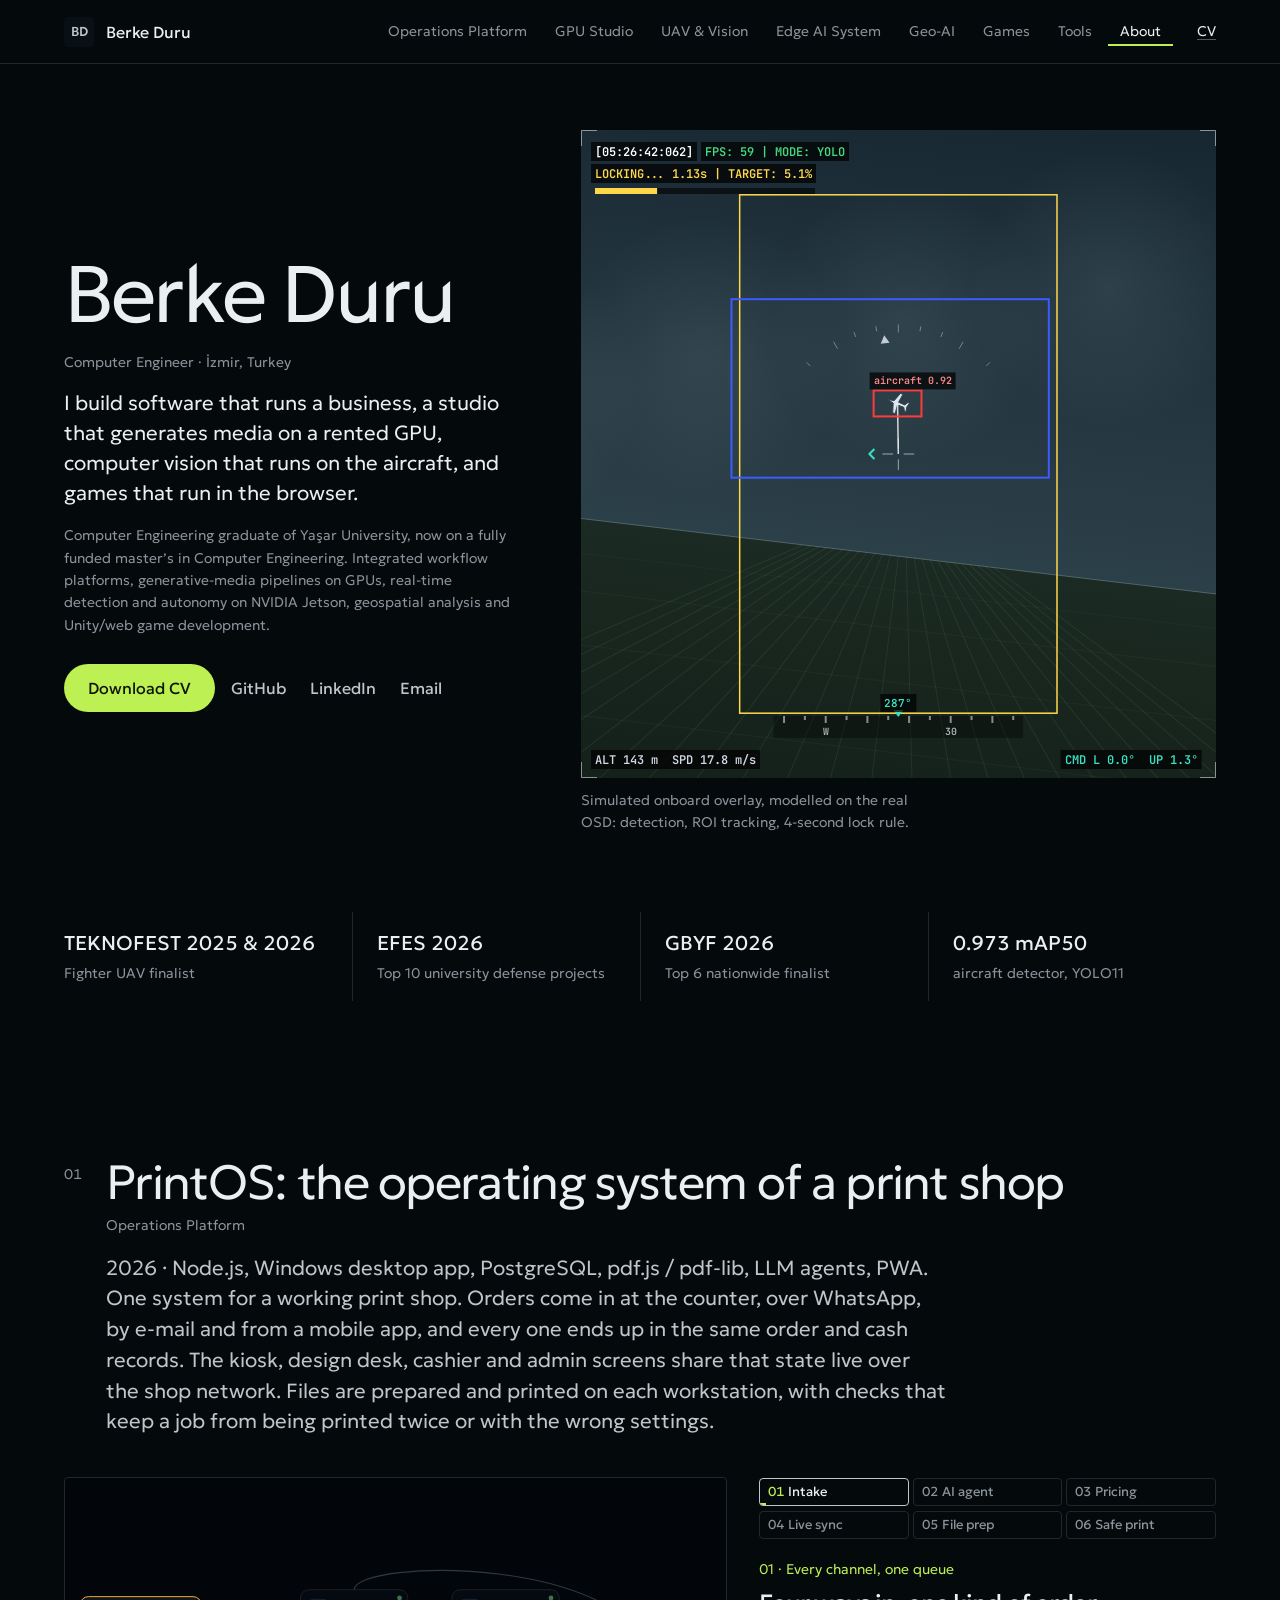
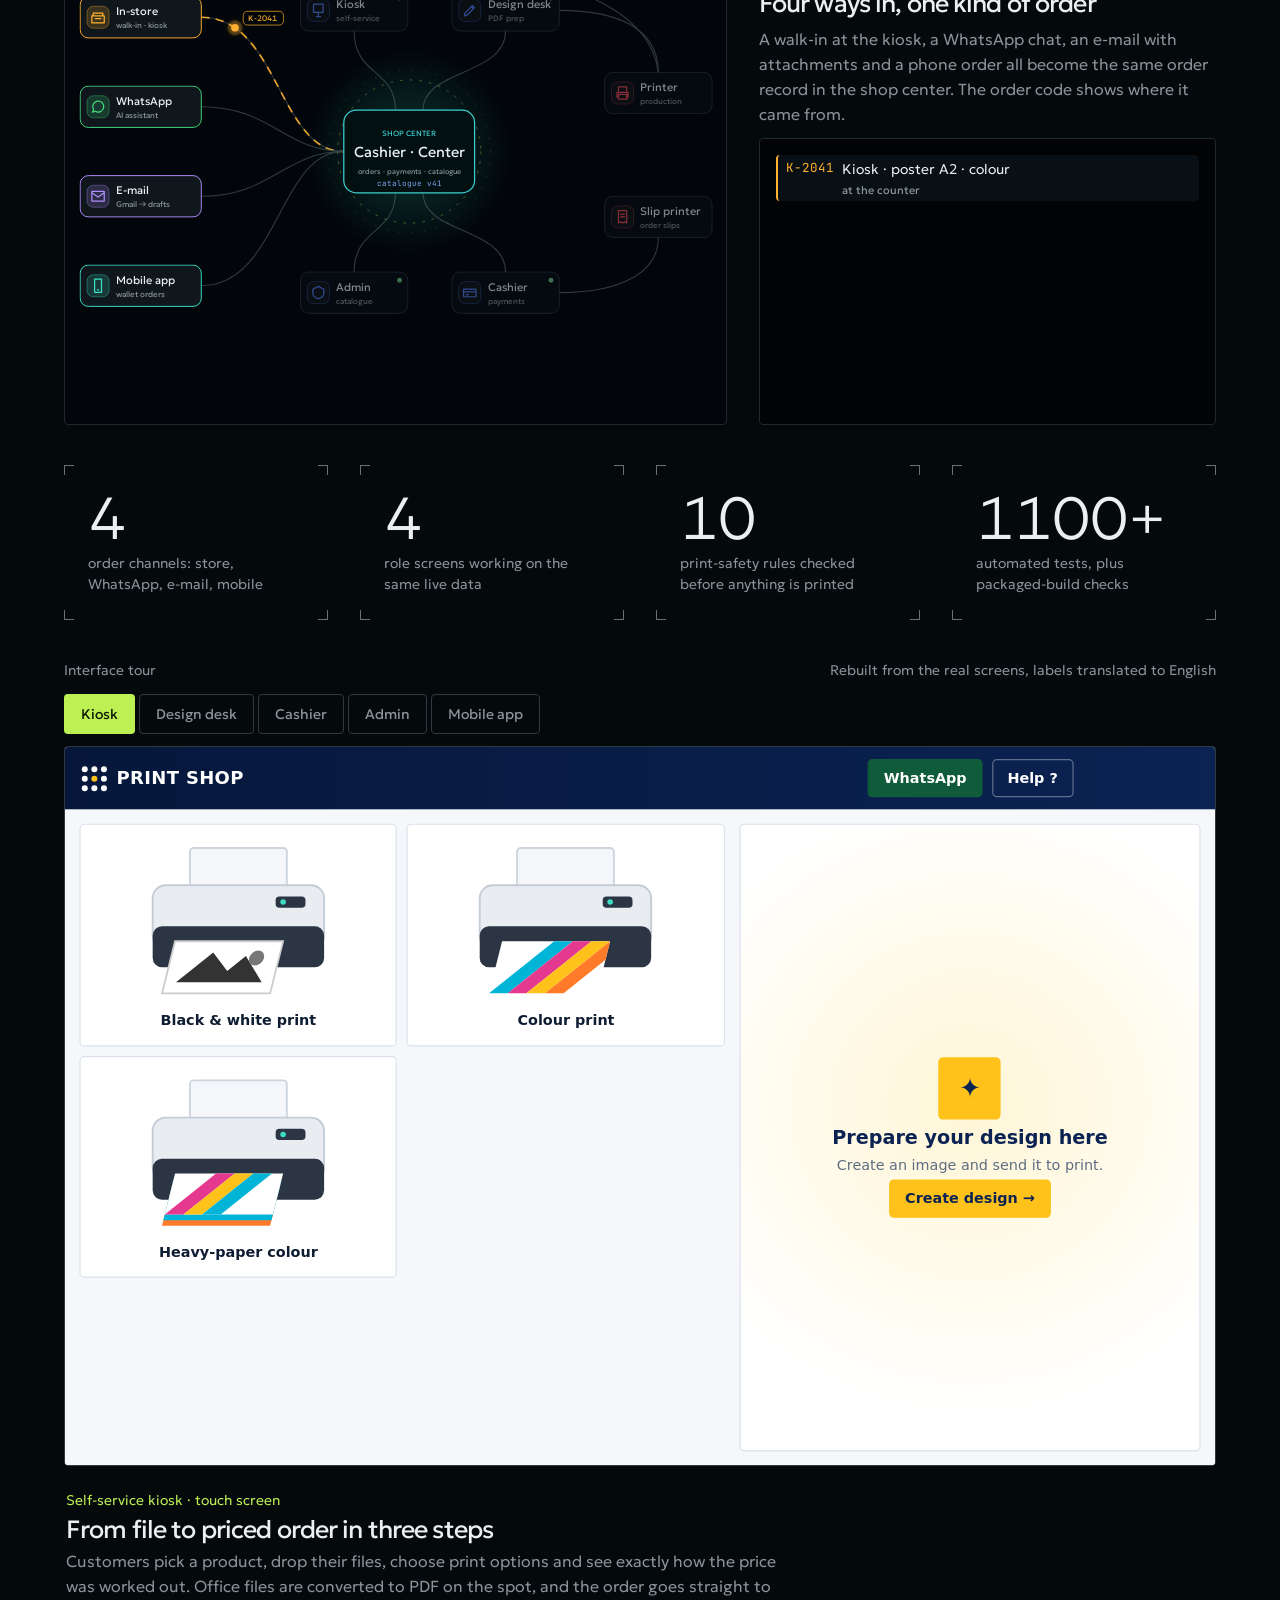
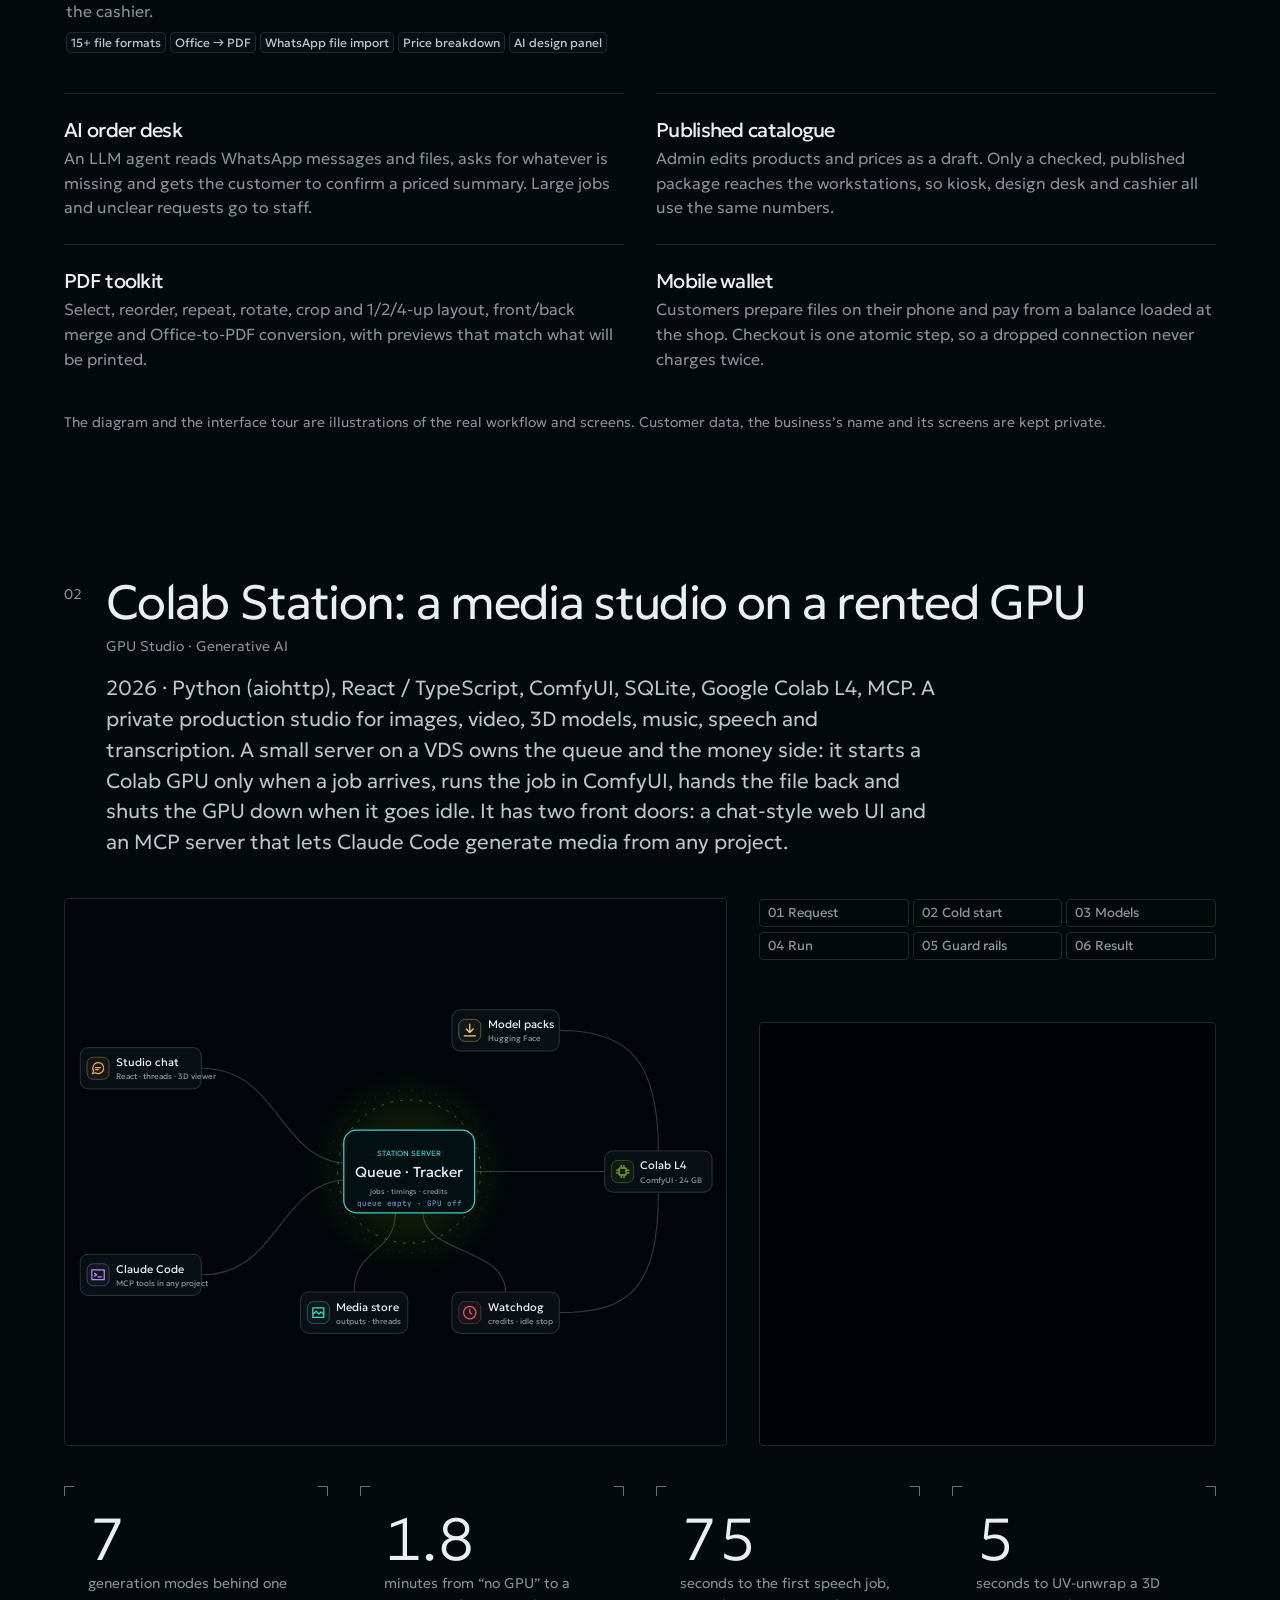
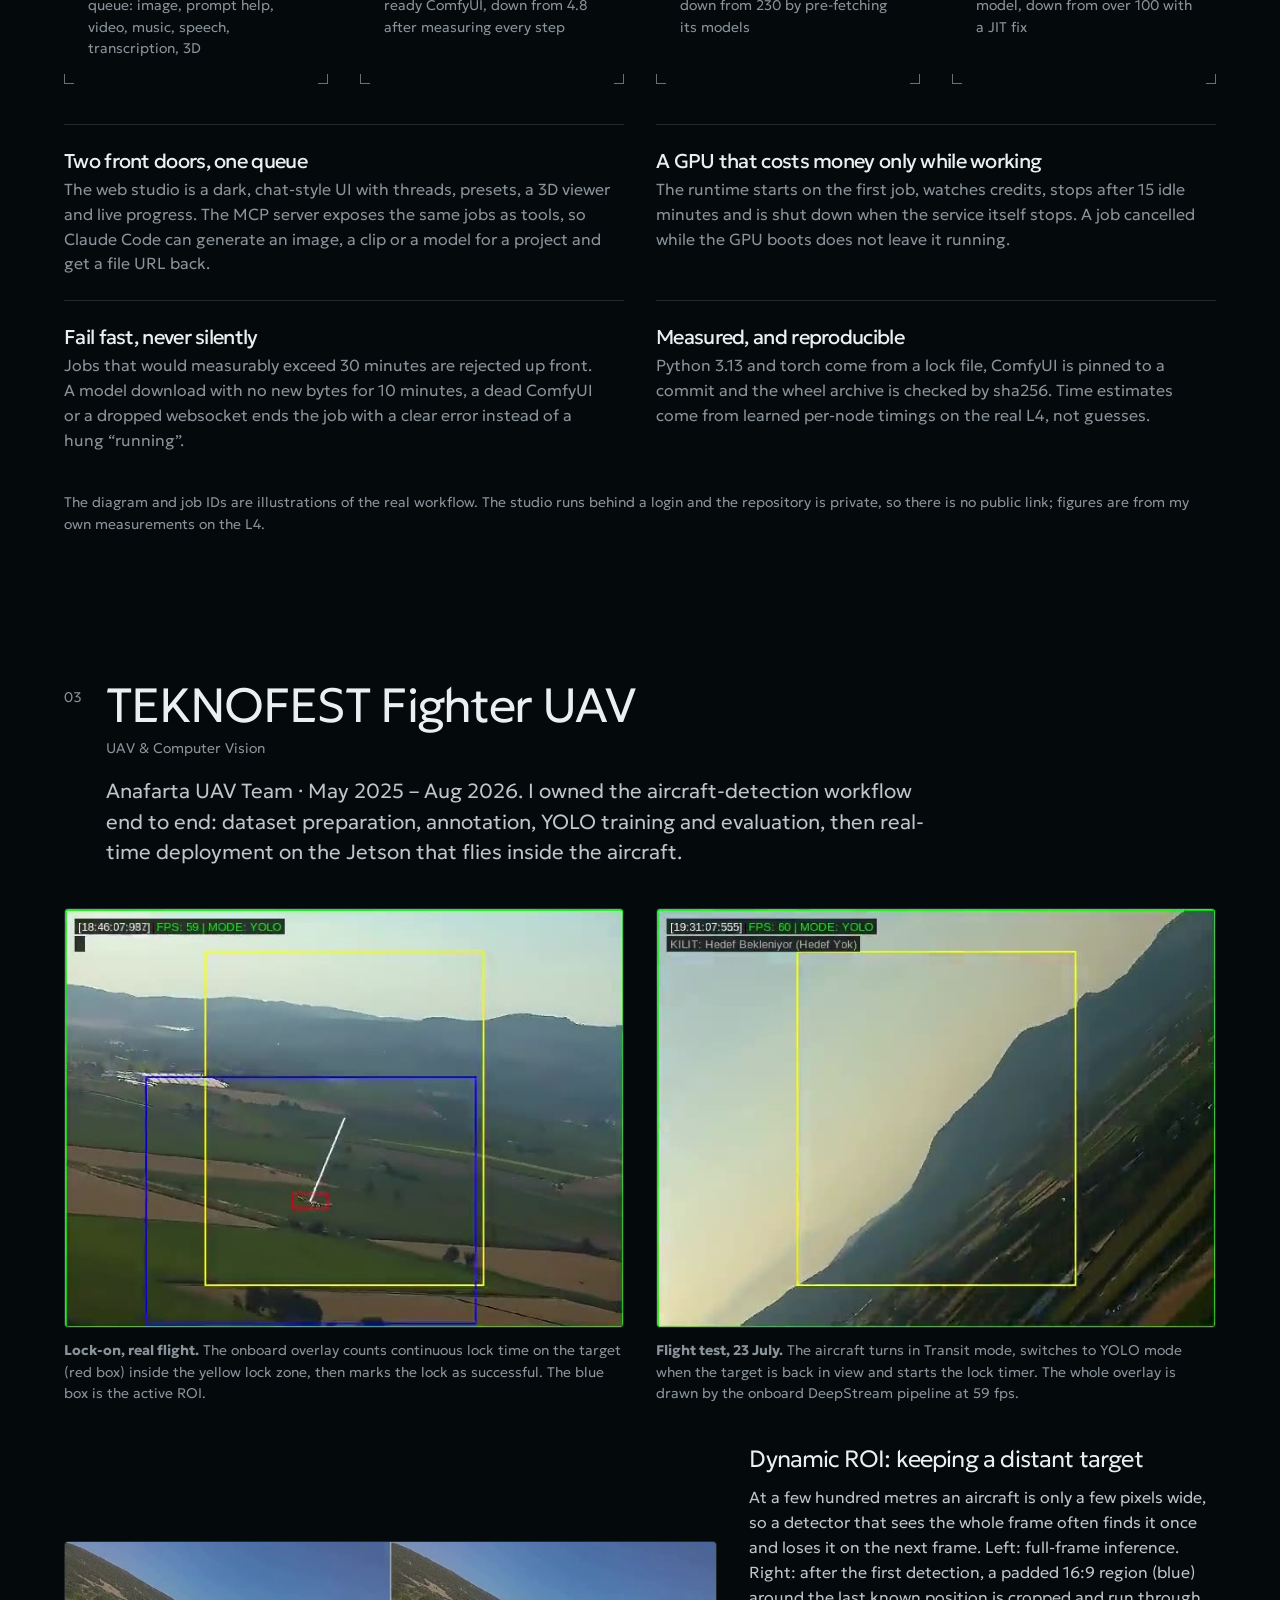
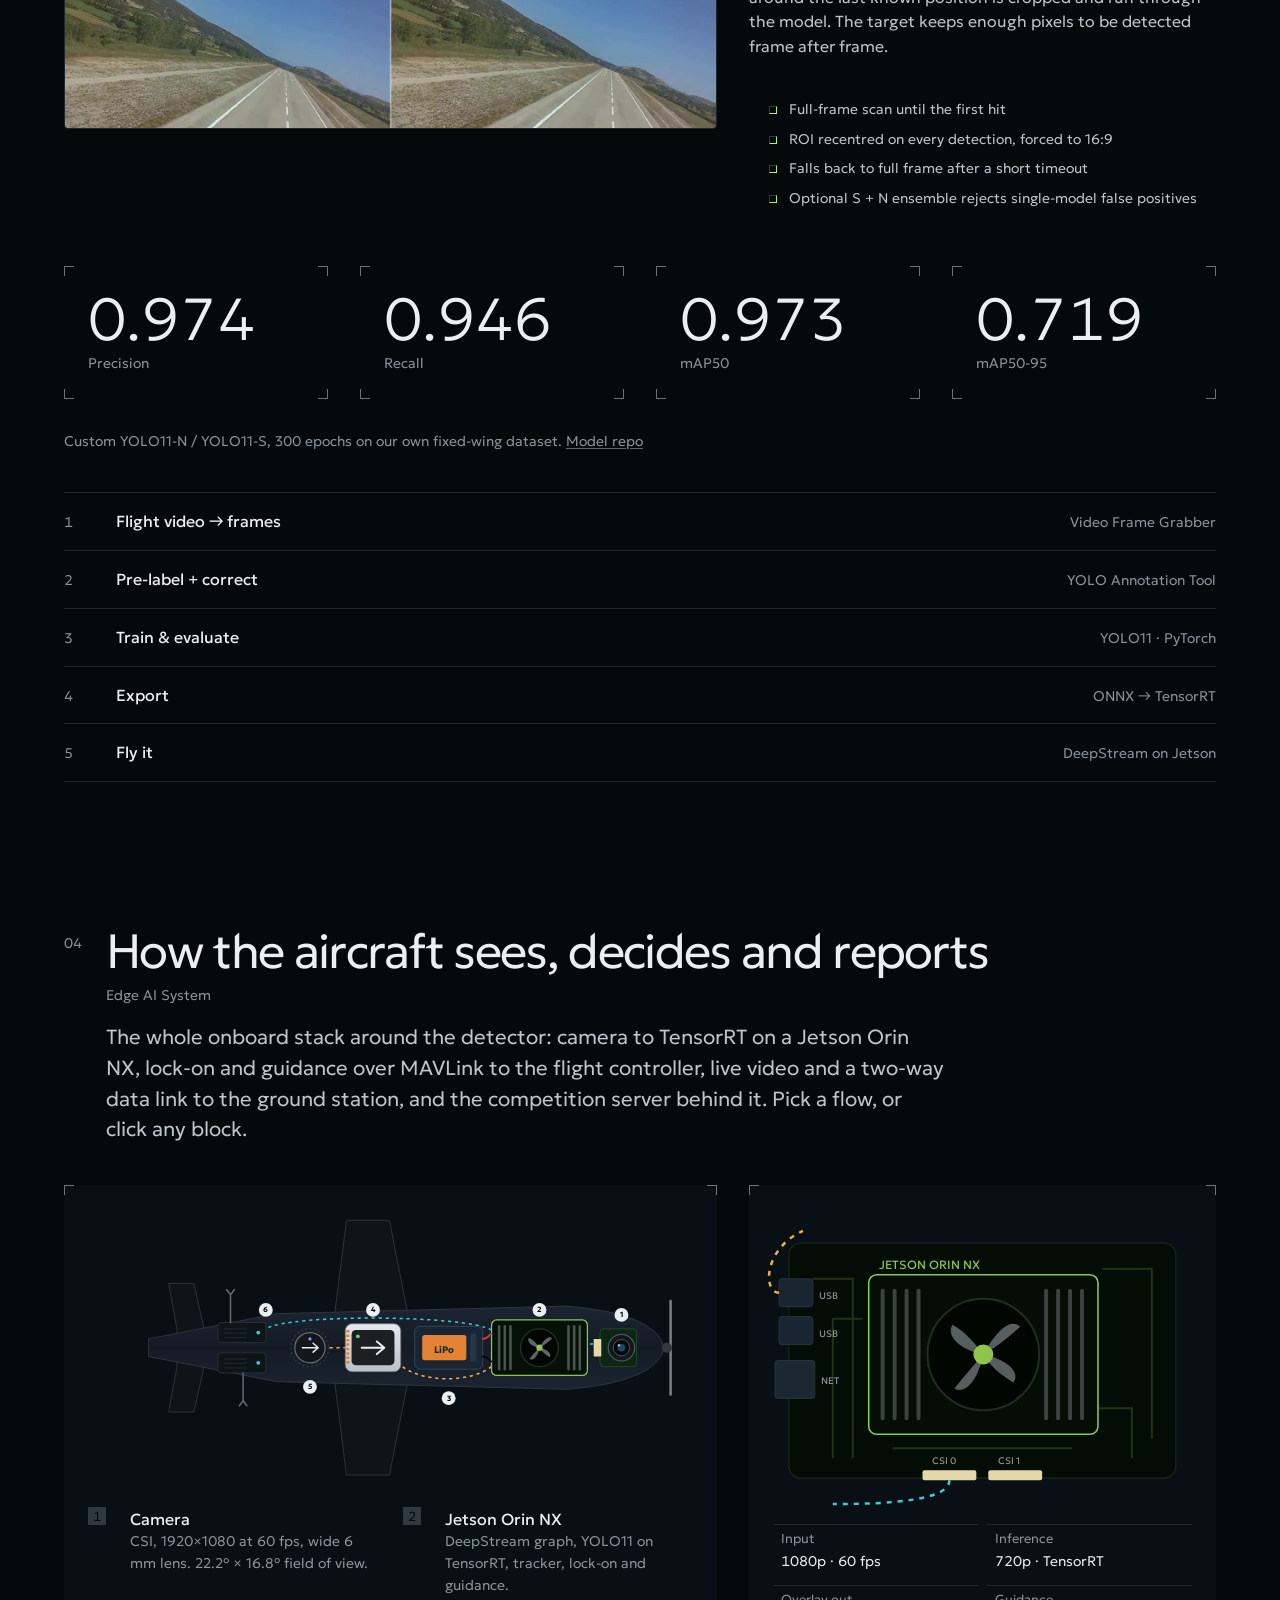
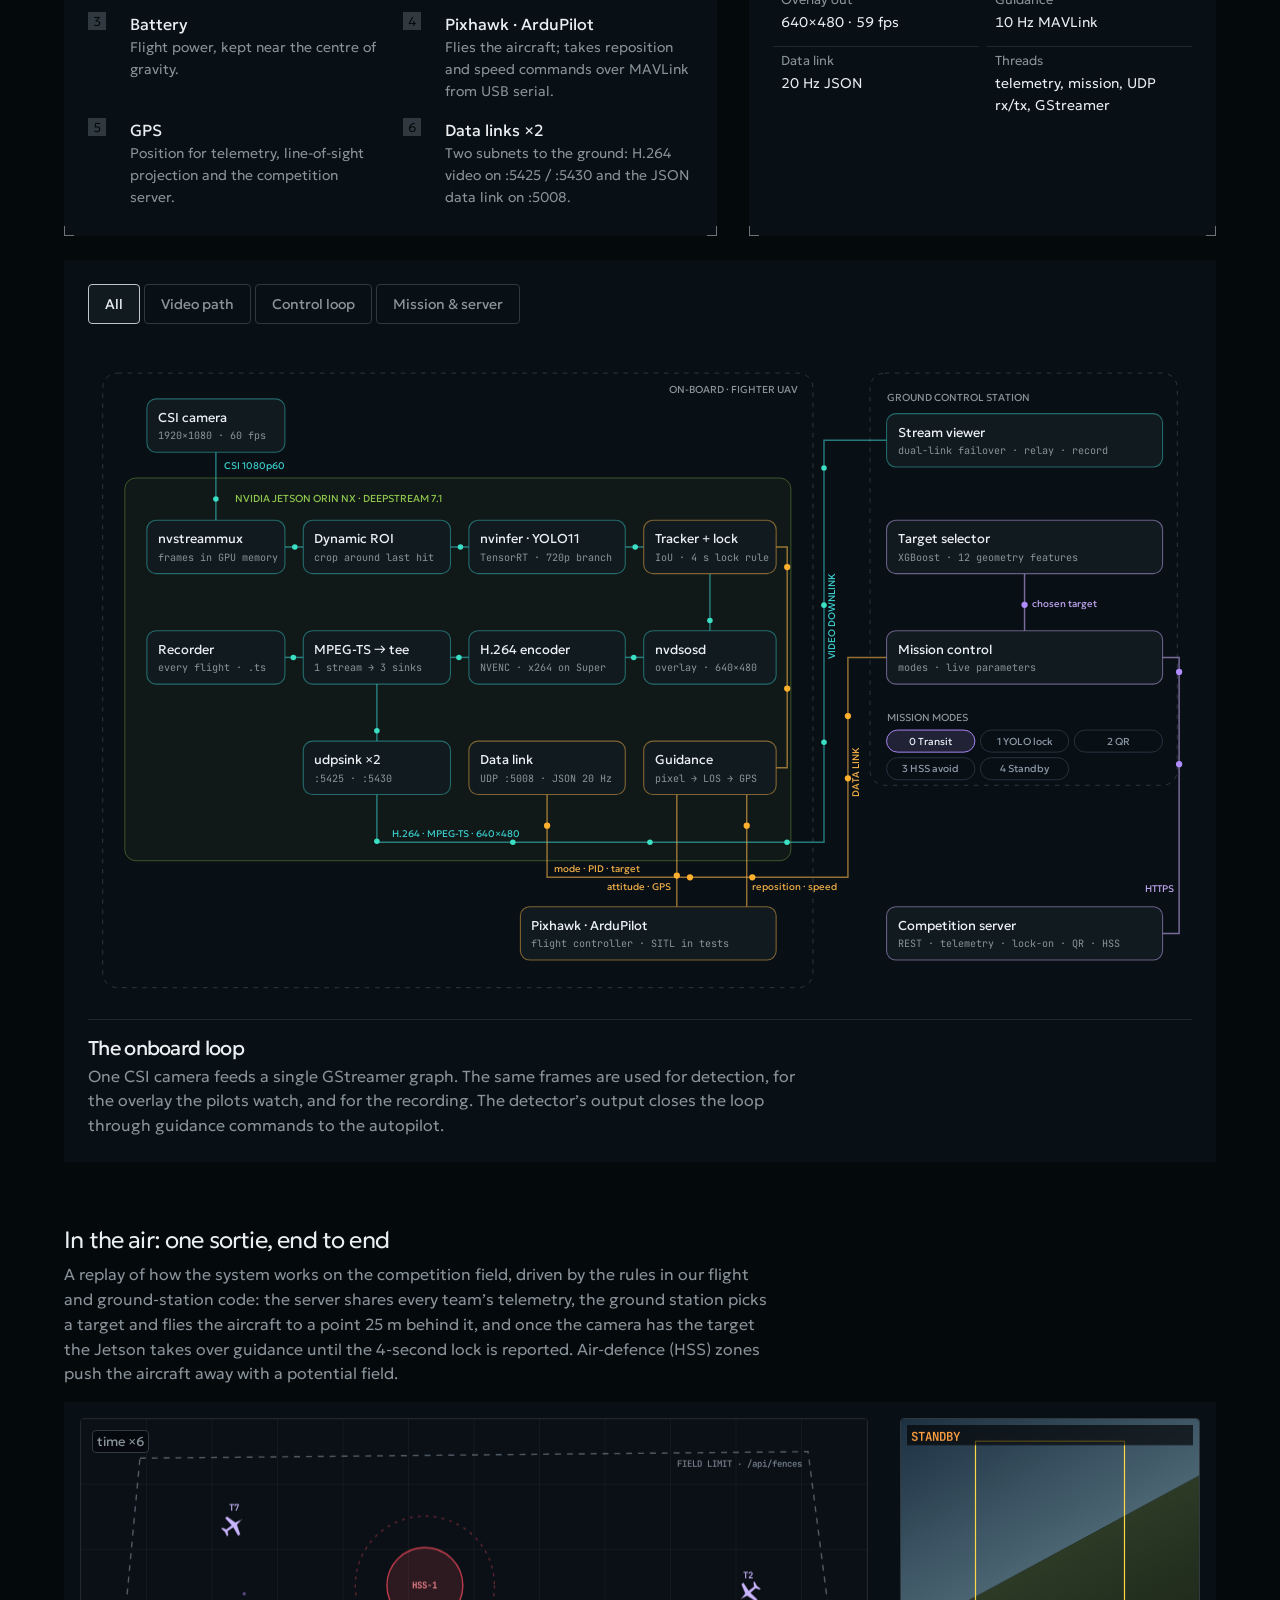
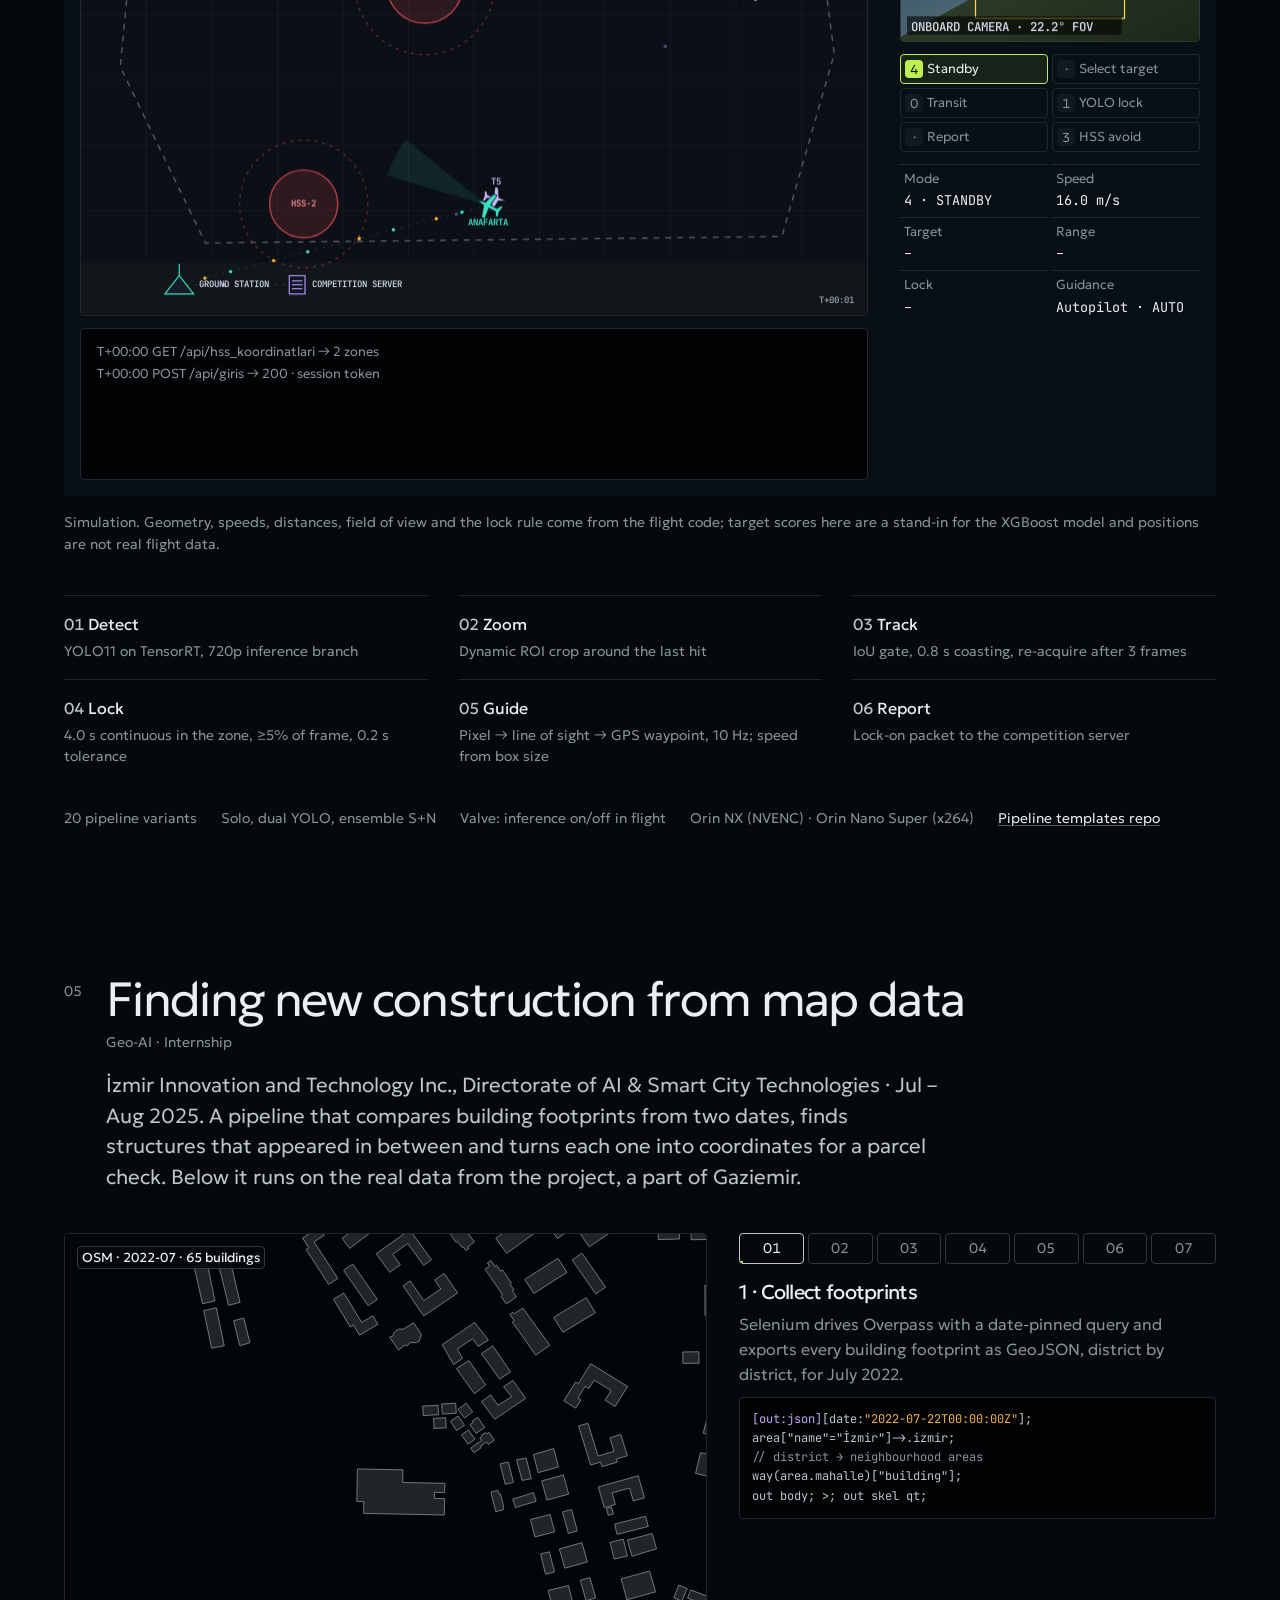
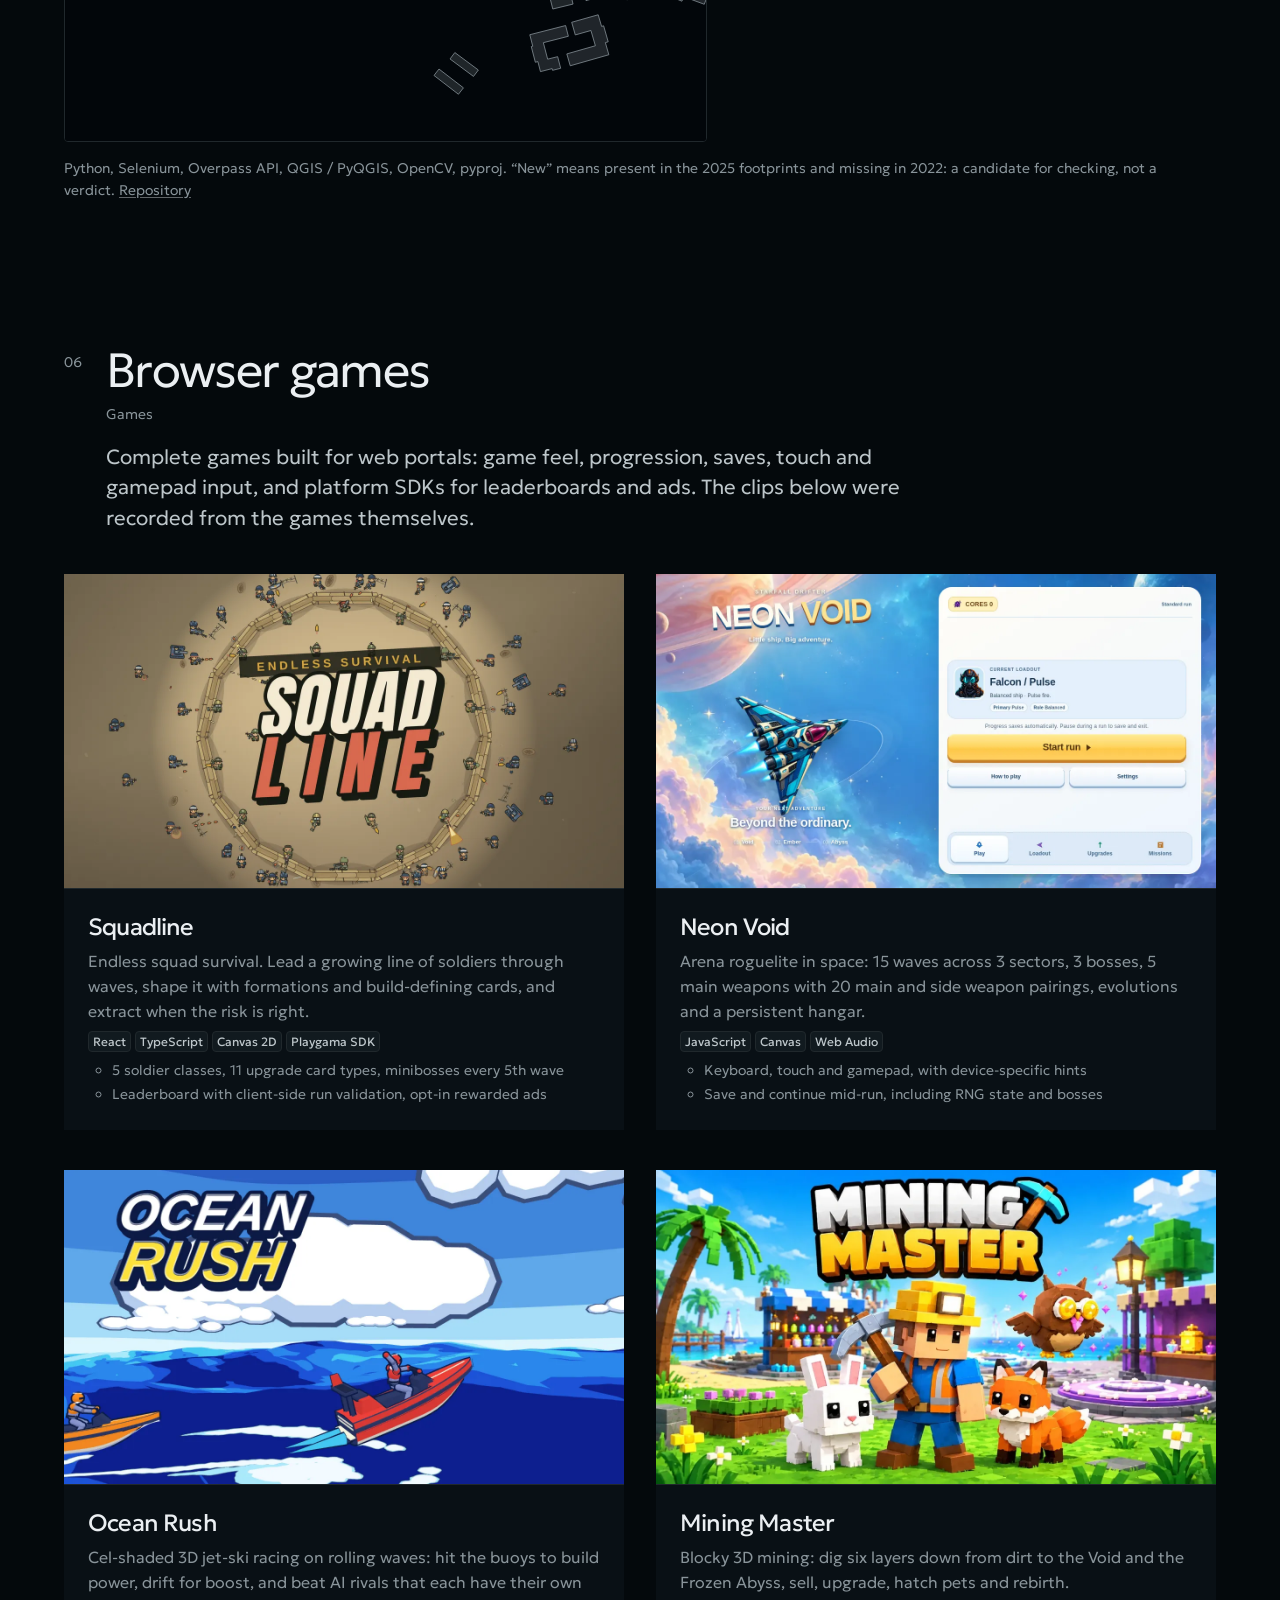
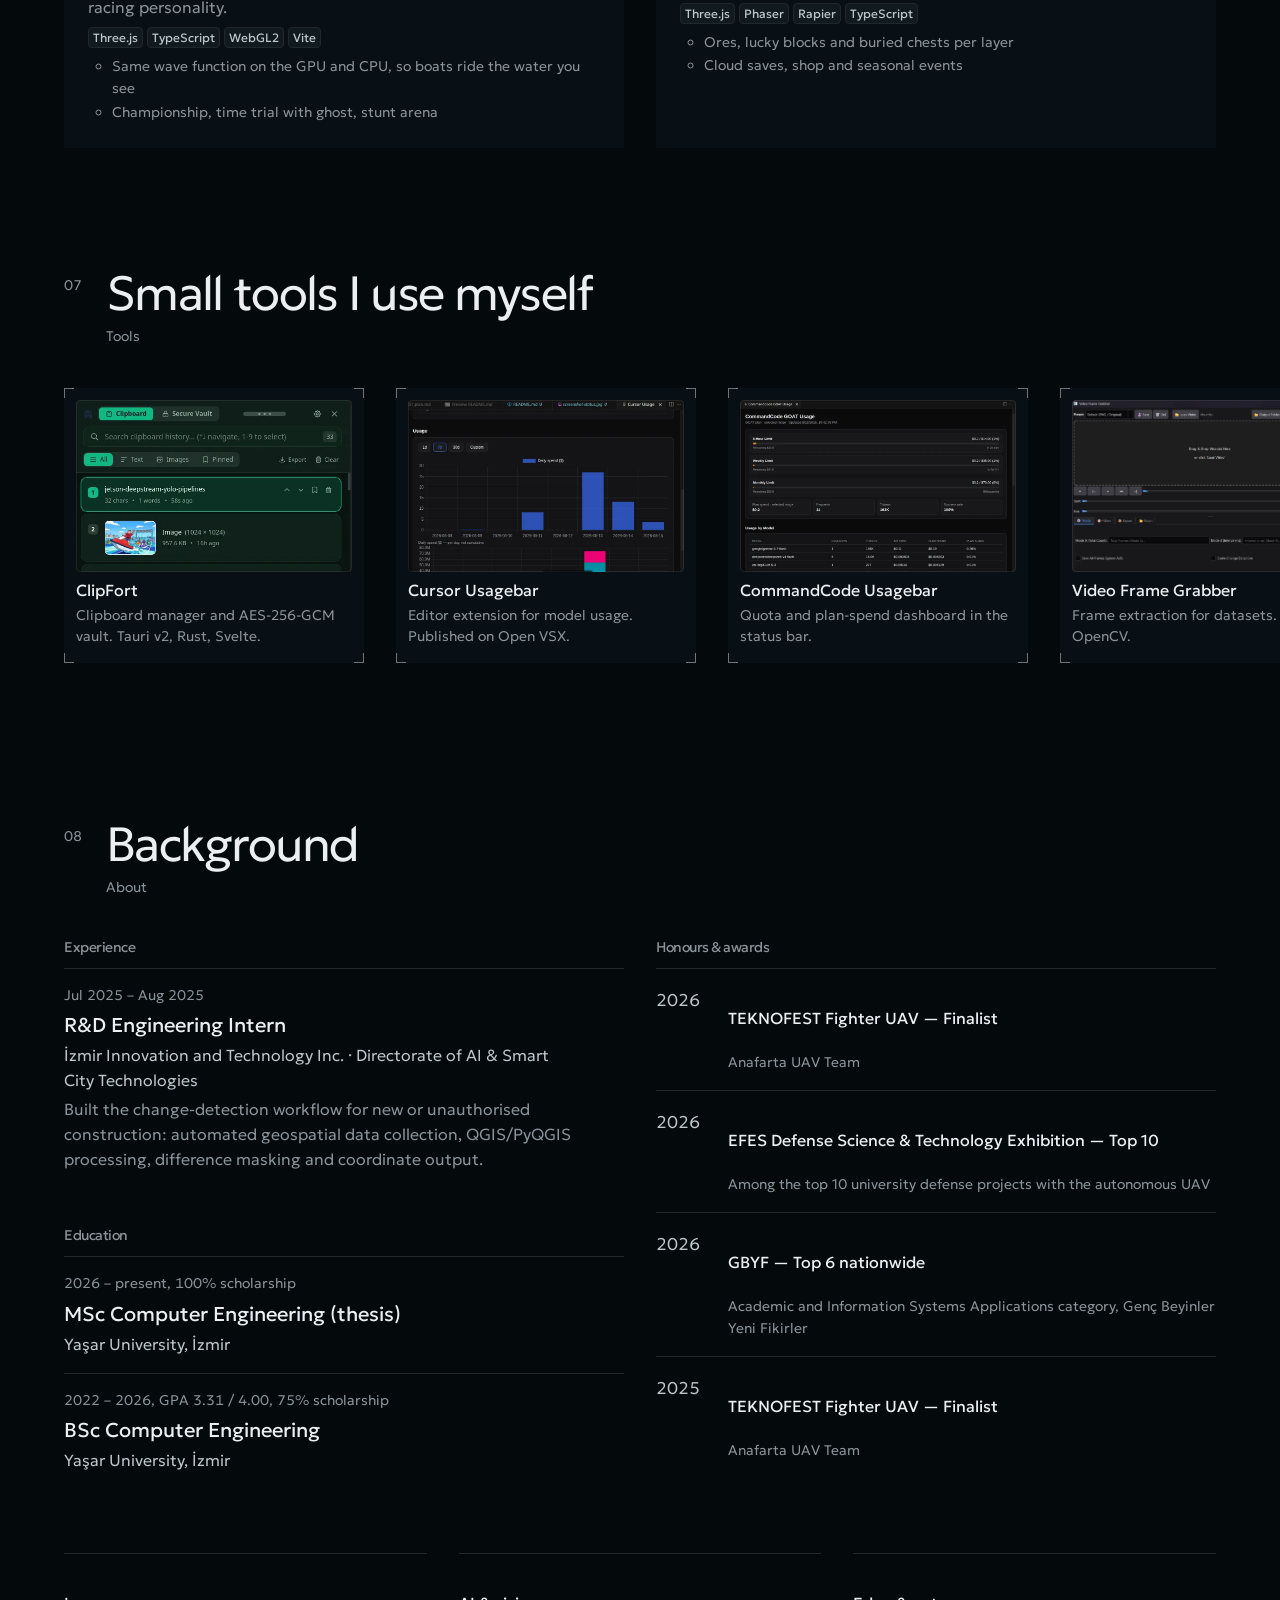
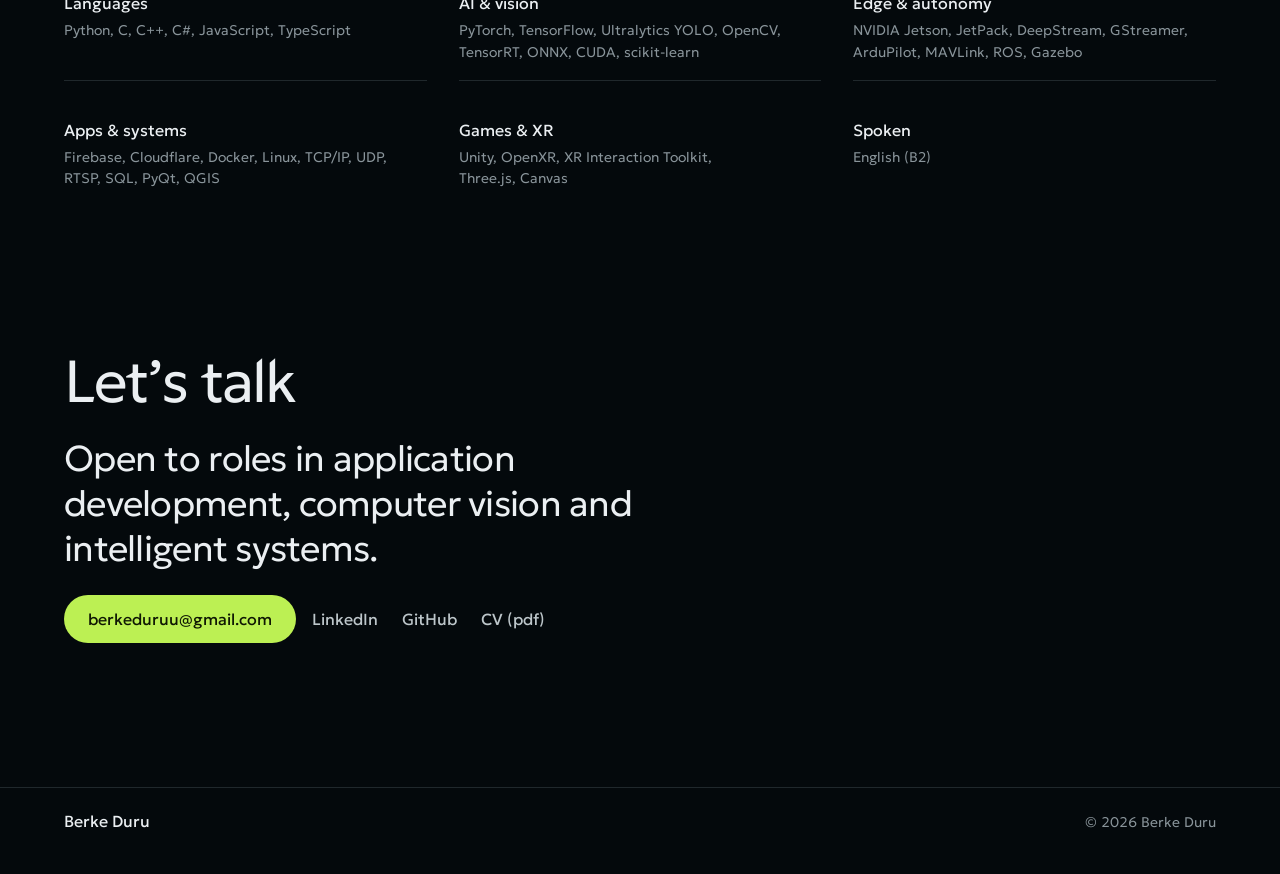
==== commit 270223d8: "Add Colab Station section and put PrintOS, Colab Station, then the UAV work first" ====
--- a/index.html
+++ b/index.html
@@ -4,9 +4,9 @@
   <meta charset="utf-8">
   <meta name="viewport" content="width=device-width, initial-scale=1">
   <title>Berke Duru — Computer Engineer</title>
-  <meta name="description" content="Portfolio of Berke Duru: computer vision and autonomous UAV systems on NVIDIA Jetson, integrated business software, geospatial AI and web games.">
+  <meta name="description" content="Portfolio of Berke Duru: integrated business software, a generative-media GPU studio, computer vision and autonomous UAV systems on NVIDIA Jetson, geospatial AI and web games.">
   <meta property="og:title" content="Berke Duru — Computer Engineer">
-  <meta property="og:description" content="Computer vision, autonomous UAV systems, integrated software and games.">
+  <meta property="og:description" content="Business software, a GPU media studio, computer vision, autonomous UAV systems and games.">
   <meta property="og:image" content="assets/img/og.jpg">
   <link rel="icon" href="assets/img/favicon.svg" type="image/svg+xml">
   <link rel="preconnect" href="https://fonts.googleapis.com">
@@ -20,9 +20,10 @@
 <header class="topbar">
   <a class="brand" href="#top" aria-label="Berke Duru, back to top"><span class="brand-mark">BD</span><span class="brand-name">Berke Duru</span></a>
   <nav class="topnav" aria-label="Sections">
+    <a href="#ops">Operations Platform</a>
+    <a href="#studio">GPU Studio</a>
     <a href="#uav">UAV &amp; Vision</a>
     <a href="#edge">Edge AI System</a>
-    <a href="#ops">Operations Platform</a>
     <a href="#geo">Geo-AI</a>
     <a href="#games">Games</a>
     <a href="#tools">Tools</a>
@@ -38,8 +39,8 @@
     <div class="hero-text">
       <h1>Berke Duru</h1>
       <p class="byline">Computer Engineer · İzmir, Turkey</p>
-      <p class="lede">I build computer vision that runs on the aircraft, software that runs a business, and games that run in the browser.</p>
-      <p class="hero-sub">Computer Engineering graduate of Yaşar University, now on a fully funded master’s in Computer Engineering. Real-time detection and autonomy on NVIDIA Jetson, integrated workflow platforms, geospatial analysis and Unity/web game development.</p>
+      <p class="lede">I build software that runs a business, a studio that generates media on a rented GPU, computer vision that runs on the aircraft, and games that run in the browser.</p>
+      <p class="hero-sub">Computer Engineering graduate of Yaşar University, now on a fully funded master’s in Computer Engineering. Integrated workflow platforms, generative-media pipelines on GPUs, real-time detection and autonomy on NVIDIA Jetson, geospatial analysis and Unity/web game development.</p>
       <div class="hero-cta">
         <a class="btn" href="assets/Berke_Duru_CV.pdf" download>Download CV</a>
         <a class="btn btn-ghost" href="https://github.com/berkeduruu" target="_blank" rel="noopener">GitHub</a>
@@ -63,7 +64,114 @@
   </ul>
 
   <ol class="flow" role="list">
-  <!-- 01 UAV -->
+  <!-- 01 OPS -->
+  <li id="ops" class="section">
+    <div class="section-head">
+      <h2>PrintOS: the operating system of a print shop</h2>
+      <p class="section-cat">Operations Platform</p>
+      <p class="section-lede">2026 · Node.js, Windows desktop app, PostgreSQL, pdf.js / pdf-lib, LLM agents, PWA. One system for a working print shop. Orders come in at the counter, over WhatsApp, by e-mail and from a mobile app, and every one ends up in the same order and cash records. The kiosk, design desk, cashier and admin screens share that state live over the shop network. Files are prepared and printed on each workstation, with checks that keep a job from being printed twice or with the wrong settings.</p>
+    </div>
+
+    <div class="pos" id="pos" data-chapter="-1">
+      <div class="pos-stage">
+        <svg id="pos-svg" viewBox="0 0 960 600" role="img" aria-label="Animated diagram of PrintOS: four order channels feed one shop center, which keeps the Kiosk, Design desk, Cashier and Admin workstations in sync, and workstations send prepared jobs to the printers."></svg>
+        <div class="pos-title" aria-hidden="true">
+          <span class="pos-title-mark">PrintOS</span>
+          <span class="pos-title-sub">4 channels, 4 workstations, 1 center</span>
+        </div>
+      </div>
+      <div class="pos-side">
+        <ol class="pos-steps" id="pos-steps"></ol>
+        <div class="pos-panel">
+          <p class="pos-kicker" id="pos-kicker"></p>
+          <h3 id="pos-heading"></h3>
+          <p id="pos-text"></p>
+          <div class="pos-screen" id="pos-screen" aria-live="off"></div>
+        </div>
+      </div>
+    </div>
+
+    <ul class="pos-stats" aria-label="Project figures">
+      <li><b data-count="4" data-dec="0">4</b><span>order channels: store, WhatsApp, e-mail, mobile</span></li>
+      <li><b data-count="4" data-dec="0">4</b><span>role screens working on the same live data</span></li>
+      <li><b data-count="10" data-dec="0">10</b><span>print-safety rules checked before anything is printed</span></li>
+      <li><b><span data-count="1100" data-dec="0">1100</span>+</b><span>automated tests, plus packaged-build checks</span></li>
+    </ul>
+
+    <div class="ui-tour" id="ui-tour">
+      <div class="ui-head">
+        <p class="pos-sub">Interface tour</p>
+        <p class="ui-head-note">Rebuilt from the real screens, labels translated to English</p>
+      </div>
+      <nav class="ui-tabs" aria-label="PrintOS screens"></nav>
+      <div class="ui-viewport">
+        <div class="ui-win">
+          <span class="ui-wtitle visually-hidden">PrintOS</span>
+          <div class="ui-stage"></div>
+          <div class="ui-cursor" aria-hidden="true"><svg viewBox="0 0 24 24"><path d="M4 2l15 11-6.5 1.2L16.6 21l-3 1.4-3.4-6.9L5 20z"/></svg></div>
+        </div>
+      </div>
+      <div class="ui-cap" aria-live="polite">
+        <p class="ui-cap-role"></p>
+        <h3 class="ui-cap-title"></h3>
+        <p class="ui-cap-text"></p>
+        <ul class="ui-cap-chips"></ul>
+      </div>
+    </div>
+
+    <div class="feature-grid">
+      <div><h3>AI order desk</h3><p>An LLM agent reads WhatsApp messages and files, asks for whatever is missing and gets the customer to confirm a priced summary. Large jobs and unclear requests go to staff.</p></div>
+      <div><h3>Published catalogue</h3><p>Admin edits products and prices as a draft. Only a checked, published package reaches the workstations, so kiosk, design desk and cashier all use the same numbers.</p></div>
+      <div><h3>PDF toolkit</h3><p>Select, reorder, repeat, rotate, crop and 1/2/4-up layout, front/back merge and Office-to-PDF conversion, with previews that match what will be printed.</p></div>
+      <div><h3>Mobile wallet</h3><p>Customers prepare files on their phone and pay from a balance loaded at the shop. Checkout is one atomic step, so a dropped connection never charges twice.</p></div>
+    </div>
+    <p class="fine">The diagram and the interface tour are illustrations of the real workflow and screens. Customer data, the business’s name and its screens are kept private.</p>
+  </li>
+
+  <!-- 02 STUDIO -->
+  <li id="studio" class="section">
+    <div class="section-head">
+      <h2>Colab Station: a media studio on a rented GPU</h2>
+      <p class="section-cat">GPU Studio · Generative AI</p>
+      <p class="section-lede">2026 · Python (aiohttp), React / TypeScript, ComfyUI, SQLite, Google Colab L4, MCP. A private production studio for images, video, 3D models, music, speech and transcription. A small server on a VDS owns the queue and the money side: it starts a Colab GPU only when a job arrives, runs the job in ComfyUI, hands the file back and shuts the GPU down when it goes idle. It has two front doors: a chat-style web UI and an MCP server that lets Claude Code generate media from any project.</p>
+    </div>
+
+    <div class="pos" id="cs" data-chapter="-1">
+      <div class="pos-stage">
+        <svg id="cs-svg" viewBox="0 0 960 600" role="img" aria-label="Animated diagram of Colab Station: the studio chat and Claude Code send jobs to one station server on a VDS, which starts a Colab L4 GPU running ComfyUI, pulls model packs from Hugging Face, stores the outputs and a watchdog shuts the GPU down when idle."></svg>
+        <div class="pos-title" aria-hidden="true">
+          <span class="pos-title-mark">Colab Station</span>
+          <span class="pos-title-sub">2 front doors, 1 queue, 1 GPU that sleeps</span>
+        </div>
+      </div>
+      <div class="pos-side">
+        <ol class="pos-steps" id="cs-steps"></ol>
+        <div class="pos-panel">
+          <p class="pos-kicker" id="cs-kicker"></p>
+          <h3 id="cs-heading"></h3>
+          <p id="cs-text"></p>
+          <div class="pos-screen" id="cs-screen" aria-live="off"></div>
+        </div>
+      </div>
+    </div>
+
+    <ul class="pos-stats" aria-label="Project figures">
+      <li><b data-count="7" data-dec="0">7</b><span>generation modes behind one queue: image, prompt help, video, music, speech, transcription, 3D</span></li>
+      <li><b data-count="1.8" data-dec="1">1.8</b><span>minutes from “no GPU” to a ready ComfyUI, down from 4.8 after measuring every step</span></li>
+      <li><b data-count="75" data-dec="0">75</b><span>seconds to the first speech job, down from 230 by pre-fetching its models</span></li>
+      <li><b data-count="5" data-dec="0">5</b><span>seconds to UV-unwrap a 3D model, down from over 100 with a JIT fix</span></li>
+    </ul>
+
+    <div class="feature-grid">
+      <div><h3>Two front doors, one queue</h3><p>The web studio is a dark, chat-style UI with threads, presets, a 3D viewer and live progress. The MCP server exposes the same jobs as tools, so Claude Code can generate an image, a clip or a model for a project and get a file URL back.</p></div>
+      <div><h3>A GPU that costs money only while working</h3><p>The runtime starts on the first job, watches credits, stops after 15 idle minutes and is shut down when the service itself stops. A job cancelled while the GPU boots does not leave it running.</p></div>
+      <div><h3>Fail fast, never silently</h3><p>Jobs that would measurably exceed 30 minutes are rejected up front. A model download with no new bytes for 10 minutes, a dead ComfyUI or a dropped websocket ends the job with a clear error instead of a hung “running”.</p></div>
+      <div><h3>Measured, and reproducible</h3><p>Python 3.13 and torch come from a lock file, ComfyUI is pinned to a commit and the wheel archive is checked by sha256. Time estimates come from learned per-node timings on the real L4, not guesses.</p></div>
+    </div>
+    <p class="fine">The diagram and job IDs are illustrations of the real workflow. The studio runs behind a login and the repository is private, so there is no public link; figures are from my own measurements on the L4.</p>
+  </li>
+
+  <!-- 03 UAV -->
   <li id="uav" class="section">
     <div class="section-head">
       <h2>TEKNOFEST Fighter UAV</h2>
@@ -121,7 +229,7 @@
     </div>
   </li>
 
-  <!-- 02 EDGE -->
+  <!-- 04 EDGE -->
   <li id="edge" class="section">
     <div class="section-head">
       <h2>How the aircraft sees, decides and reports</h2>
@@ -302,71 +410,7 @@
     </div>
   </li>
 
-  <!-- 03 OPS -->
-  <li id="ops" class="section">
-    <div class="section-head">
-      <h2>PrintOS: the operating system of a print shop</h2>
-      <p class="section-cat">Operations Platform</p>
-      <p class="section-lede">2026 · Node.js, Windows desktop app, PostgreSQL, pdf.js / pdf-lib, LLM agents, PWA. One system for a working print shop. Orders come in at the counter, over WhatsApp, by e-mail and from a mobile app, and every one ends up in the same order and cash records. The kiosk, design desk, cashier and admin screens share that state live over the shop network. Files are prepared and printed on each workstation, with checks that keep a job from being printed twice or with the wrong settings.</p>
-    </div>
-
-    <div class="pos" id="pos" data-chapter="-1">
-      <div class="pos-stage">
-        <svg id="pos-svg" viewBox="0 0 960 600" role="img" aria-label="Animated diagram of PrintOS: four order channels feed one shop center, which keeps the Kiosk, Design desk, Cashier and Admin workstations in sync, and workstations send prepared jobs to the printers."></svg>
-        <div class="pos-title" aria-hidden="true">
-          <span class="pos-title-mark">PrintOS</span>
-          <span class="pos-title-sub">4 channels, 4 workstations, 1 center</span>
-        </div>
-      </div>
-      <div class="pos-side">
-        <ol class="pos-steps" id="pos-steps"></ol>
-        <div class="pos-panel">
-          <p class="pos-kicker" id="pos-kicker"></p>
-          <h3 id="pos-heading"></h3>
-          <p id="pos-text"></p>
-          <div class="pos-screen" id="pos-screen" aria-live="off"></div>
-        </div>
-      </div>
-    </div>
-
-    <ul class="pos-stats" aria-label="Project figures">
-      <li><b data-count="4" data-dec="0">4</b><span>order channels: store, WhatsApp, e-mail, mobile</span></li>
-      <li><b data-count="4" data-dec="0">4</b><span>role screens working on the same live data</span></li>
-      <li><b data-count="10" data-dec="0">10</b><span>print-safety rules checked before anything is printed</span></li>
-      <li><b><span data-count="1100" data-dec="0">1100</span>+</b><span>automated tests, plus packaged-build checks</span></li>
-    </ul>
-
-    <div class="ui-tour" id="ui-tour">
-      <div class="ui-head">
-        <p class="pos-sub">Interface tour</p>
-        <p class="ui-head-note">Rebuilt from the real screens, labels translated to English</p>
-      </div>
-      <nav class="ui-tabs" aria-label="PrintOS screens"></nav>
-      <div class="ui-viewport">
-        <div class="ui-win">
-          <span class="ui-wtitle visually-hidden">PrintOS</span>
-          <div class="ui-stage"></div>
-          <div class="ui-cursor" aria-hidden="true"><svg viewBox="0 0 24 24"><path d="M4 2l15 11-6.5 1.2L16.6 21l-3 1.4-3.4-6.9L5 20z"/></svg></div>
-        </div>
-      </div>
-      <div class="ui-cap" aria-live="polite">
-        <p class="ui-cap-role"></p>
-        <h3 class="ui-cap-title"></h3>
-        <p class="ui-cap-text"></p>
-        <ul class="ui-cap-chips"></ul>
-      </div>
-    </div>
-
-    <div class="feature-grid">
-      <div><h3>AI order desk</h3><p>An LLM agent reads WhatsApp messages and files, asks for whatever is missing and gets the customer to confirm a priced summary. Large jobs and unclear requests go to staff.</p></div>
-      <div><h3>Published catalogue</h3><p>Admin edits products and prices as a draft. Only a checked, published package reaches the workstations, so kiosk, design desk and cashier all use the same numbers.</p></div>
-      <div><h3>PDF toolkit</h3><p>Select, reorder, repeat, rotate, crop and 1/2/4-up layout, front/back merge and Office-to-PDF conversion, with previews that match what will be printed.</p></div>
-      <div><h3>Mobile wallet</h3><p>Customers prepare files on their phone and pay from a balance loaded at the shop. Checkout is one atomic step, so a dropped connection never charges twice.</p></div>
-    </div>
-    <p class="fine">The diagram and the interface tour are illustrations of the real workflow and screens. Customer data, the business’s name and its screens are kept private.</p>
-  </li>
-
-  <!-- 04 GEO -->
+  <!-- 05 GEO -->
   <li id="geo" class="section">
     <div class="section-head">
       <h2>Finding new construction from map data</h2>
@@ -391,7 +435,7 @@
     <p class="fine">Python, Selenium, Overpass API, QGIS / PyQGIS, OpenCV, pyproj. “New” means present in the 2025 footprints and missing in 2022: a candidate for checking, not a verdict. <a href="https://github.com/berkeduruu/Kacak-Yapi-Izmir" target="_blank" rel="noopener">Repository</a></p>
   </li>
 
-  <!-- 05 GAMES -->
+  <!-- 06 GAMES -->
   <li id="games" class="section">
     <div class="section-head">
       <h2>Browser games</h2>
@@ -439,7 +483,7 @@
     </div>
   </li>
 
-  <!-- 06 TOOLS -->
+  <!-- 07 TOOLS -->
   <li id="tools" class="section section-tight">
     <div class="section-head">
       <h2>Small tools I use myself</h2>
@@ -454,7 +498,7 @@
     </div>
   </li>
 
-  <!-- 07 ABOUT -->
+  <!-- 08 ABOUT -->
   <li id="about" class="section">
     <div class="section-head">
       <h2>Background</h2>
@@ -527,6 +571,7 @@
 <script src="js/hardware.js" defer></script>
 <script src="js/field.js" defer></script>
 <script src="js/pos.js" defer></script>
+<script src="js/colab.js" defer></script>
 <script src="js/ui.js" defer></script>
 <script src="assets/data/gaziemir-data.js" defer></script>
 <script src="js/geo.js" defer></script>
--- a/css/style.css
+++ b/css/style.css
@@ -15,7 +15,7 @@
 /* Hallmark · waive 72 · the flagged run is the tools rail's cut card at the scroll edge, the rail's own design · every other element holds the 16px phone gutter */
 /* Hallmark · waive 80 · the stage plots the project's own change-detection output as a map of real Gaziemir footprints · named in the SVG's aria-label */
 /* Hallmark · waive 82 · each pin plots one real detected structure at its coordinates on the map · the count is also set in type in the badge and the step text */
-/* Hallmark · dismissed 77 · the counter reads only <section> elements; the seven numbered sections are an ordered list (a real <ol> with counters) · hero, seven, close, footer are all present */
+/* Hallmark · dismissed 77 · the counter reads only <section> elements; the eight numbered sections are an ordered list (a real <ol> with counters) · hero, eight, close, footer are all present */
 /* Hallmark · dismissed F19 · the 600 and 700 weights live inside the rebuilt PrintOS sample, the app's own bold UI · the page itself runs three weights, 200 300 400 */
 /* Hallmark · dismissed F20 · the 2+1 last row is the simulated kiosk's own product grid · the page's own grids leave no orphan */
 /* Hallmark · dismissed 40 · the contrast pairs flagged sit inside the rebuilt PrintOS sample, the real app's own palette · page chrome passes */
@@ -603,7 +603,7 @@
   background: var(--canvas-ink);
   border: var(--rule-hair) solid var(--color-rule);
 }
-#pos-svg { width: 100%; height: auto; }
+#pos-svg, #cs-svg { width: 100%; height: auto; }
 .pos-grid { display: none; }
 
 .pos-link-base { fill: none; stroke: var(--color-rule-2); stroke-width: 1.6; }
@@ -744,6 +744,8 @@
 
 .ps-price { display: grid; gap: var(--space-2xs); }
 .ps-file-row { display: grid; grid-template-columns: 82px 1fr 44px; gap: var(--space-xs); align-items: center; font: 400 12.5px var(--font-code); color: var(--color-muted); }
+#cs .ps-file-row { grid-template-columns: 82px 1fr 78px; }
+#cs .ps-file-row b { white-space: nowrap; }
 .ps-file-row i { height: 8px; border-radius: 1px; background: var(--color-rule); position: relative; overflow: hidden; }
 .js .ps-file-row i::after { content: ""; position: absolute; inset: 0 auto 0 0; width: var(--w, 0%); background: var(--flow-control); border-radius: 1px; opacity: 0; transition: opacity .4s .2s var(--ease-out); }
 .ps-file-row.in i::after { opacity: 1; }
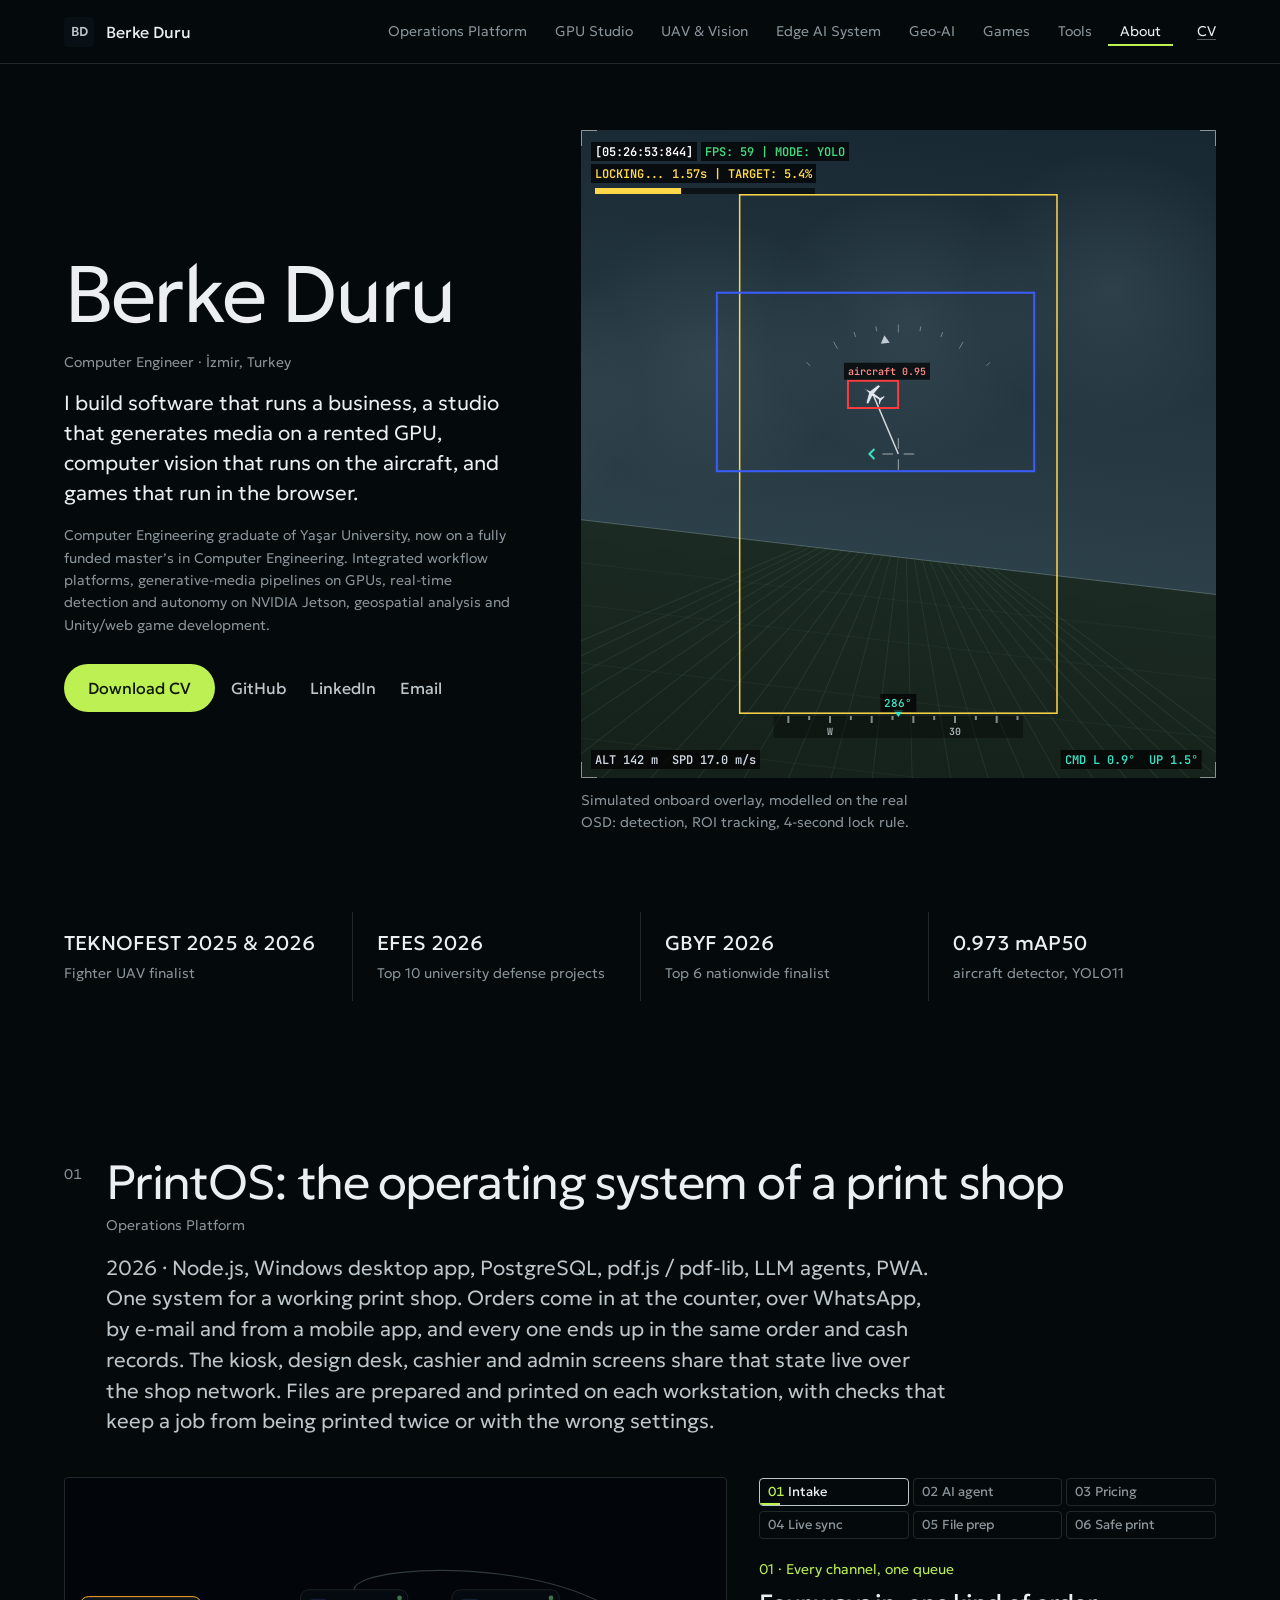
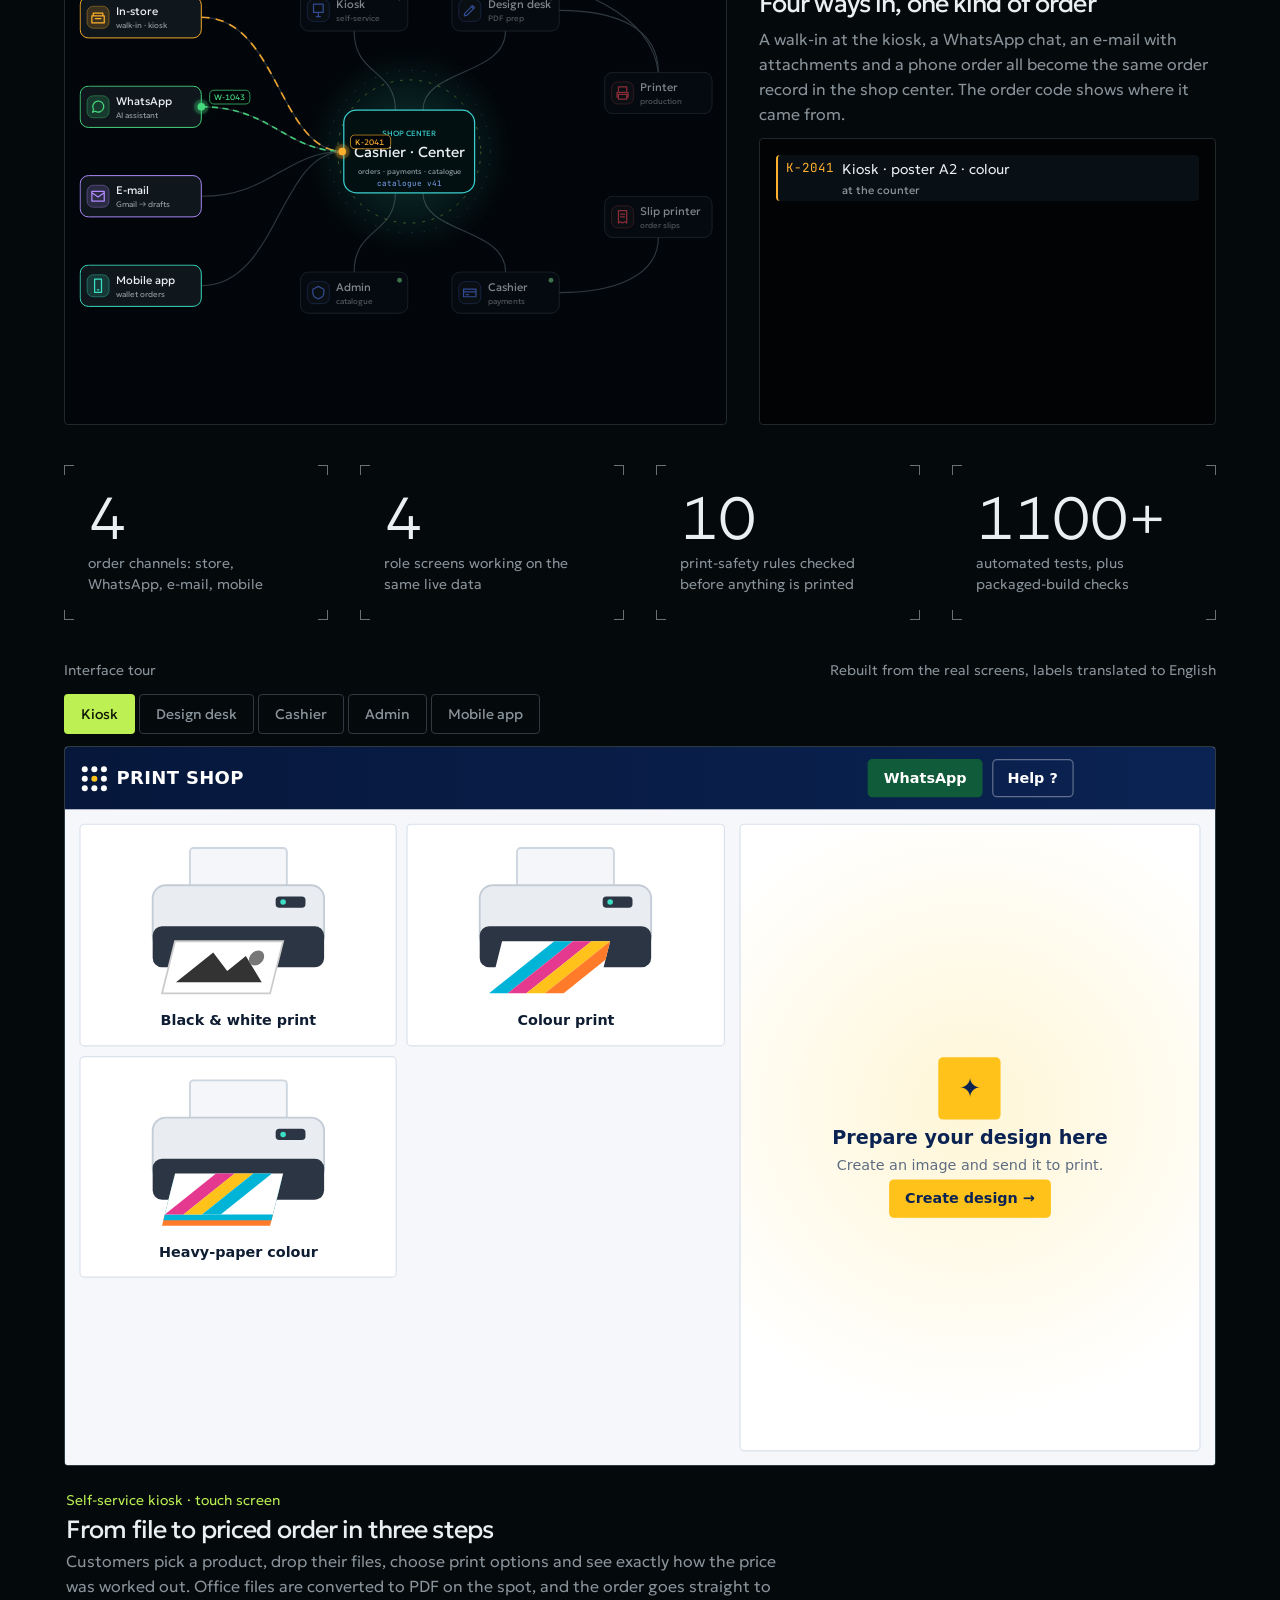
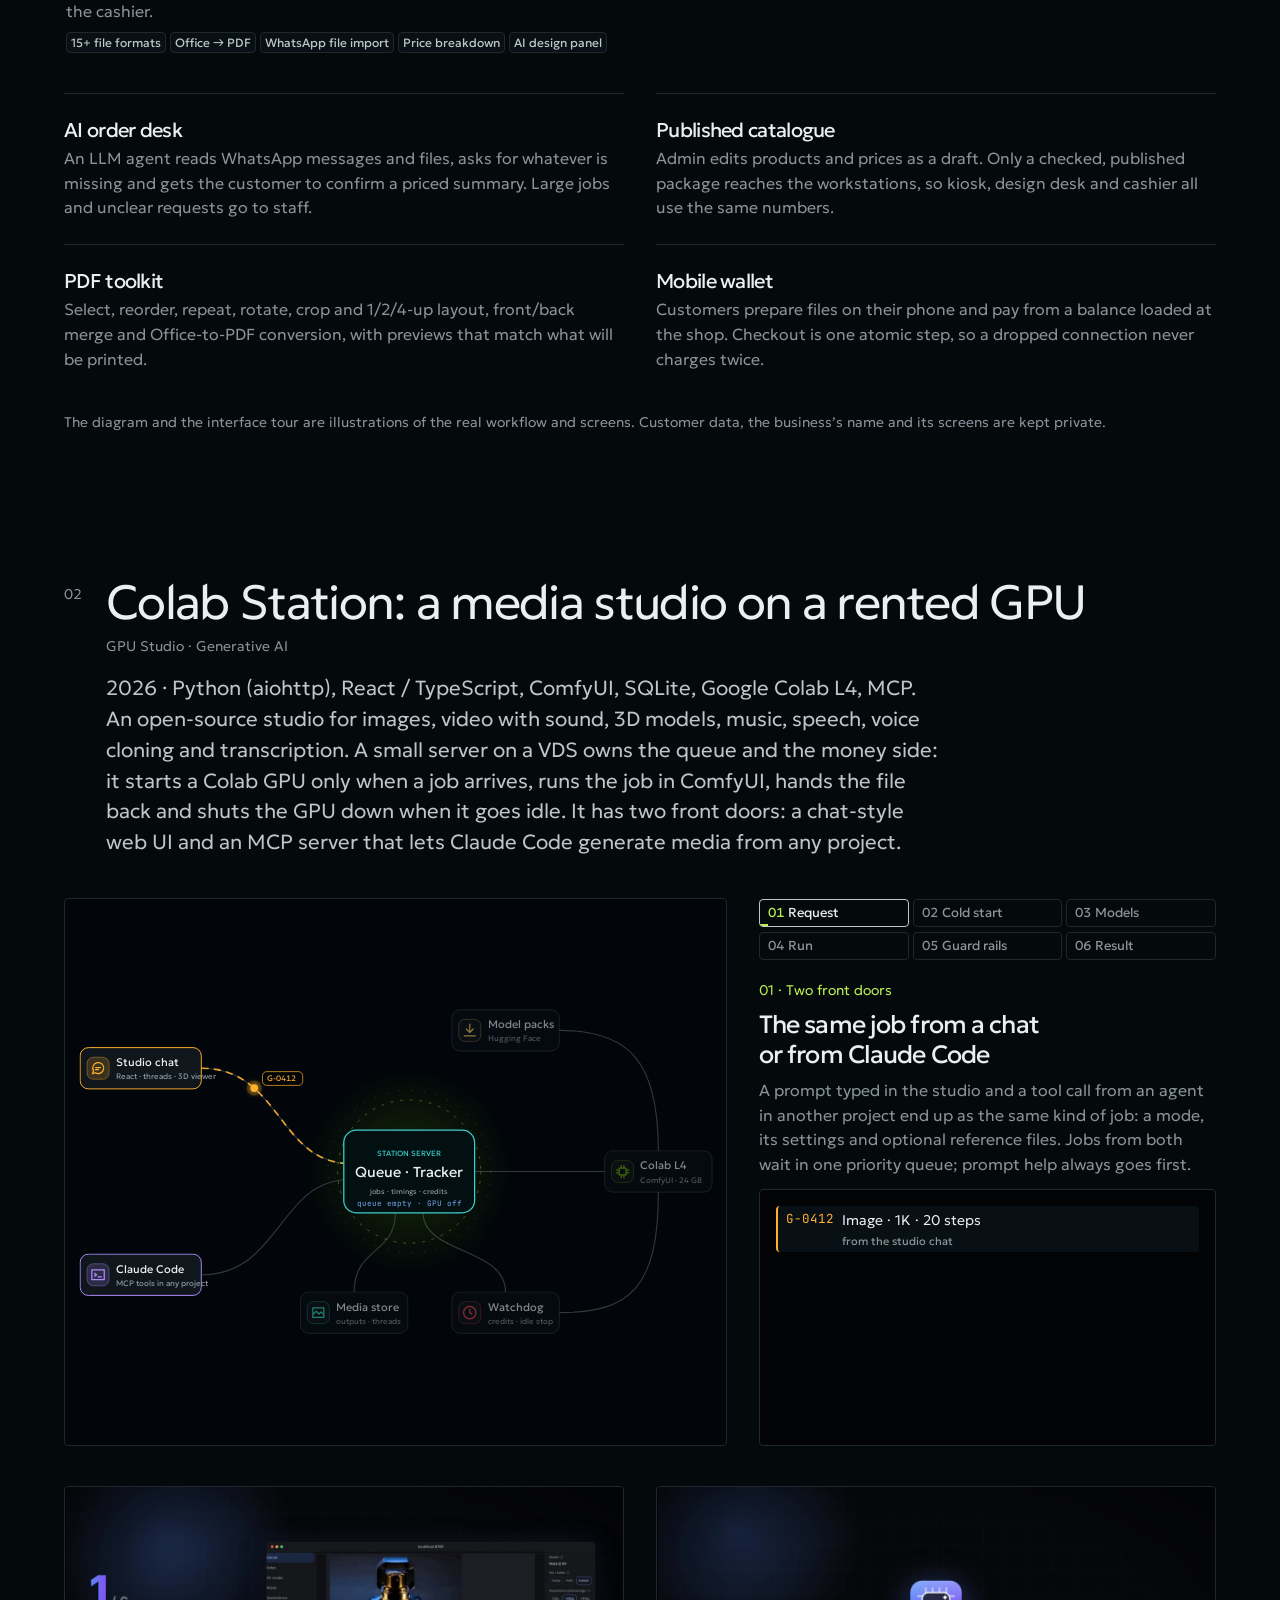
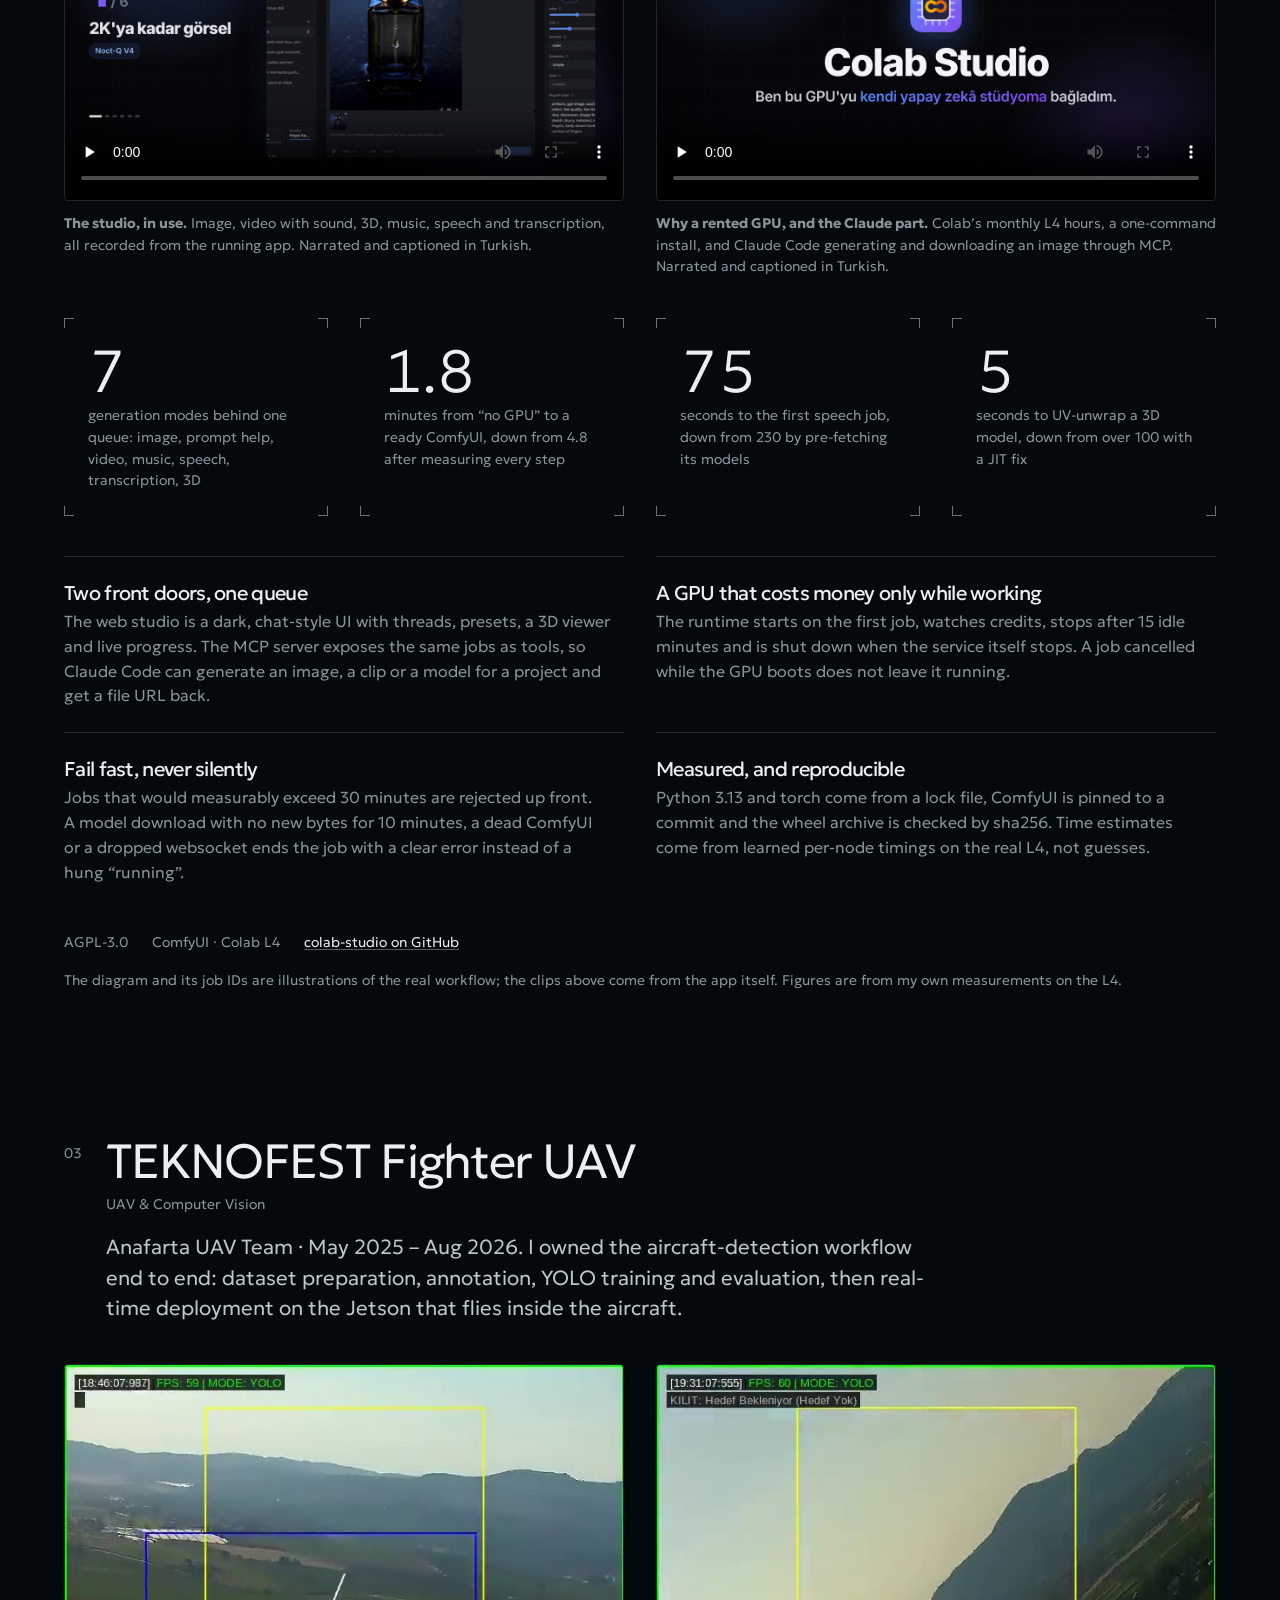
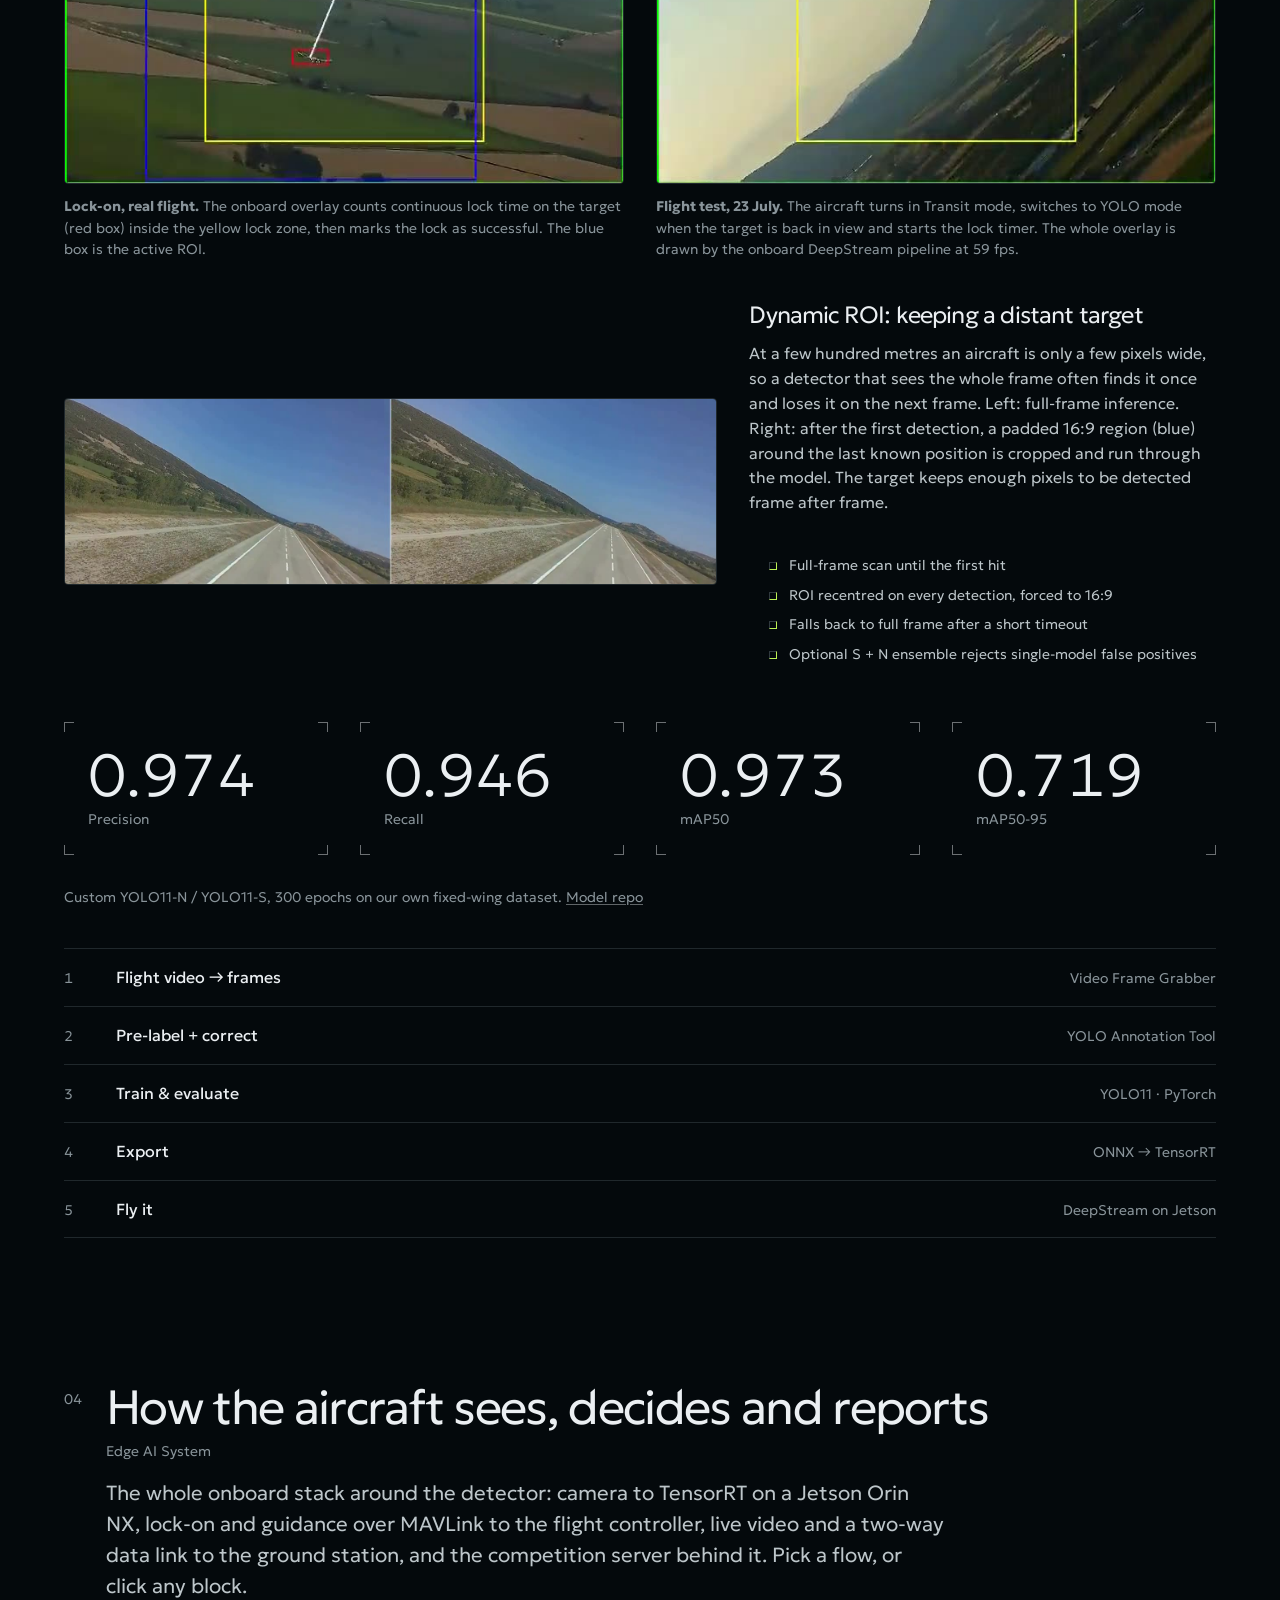
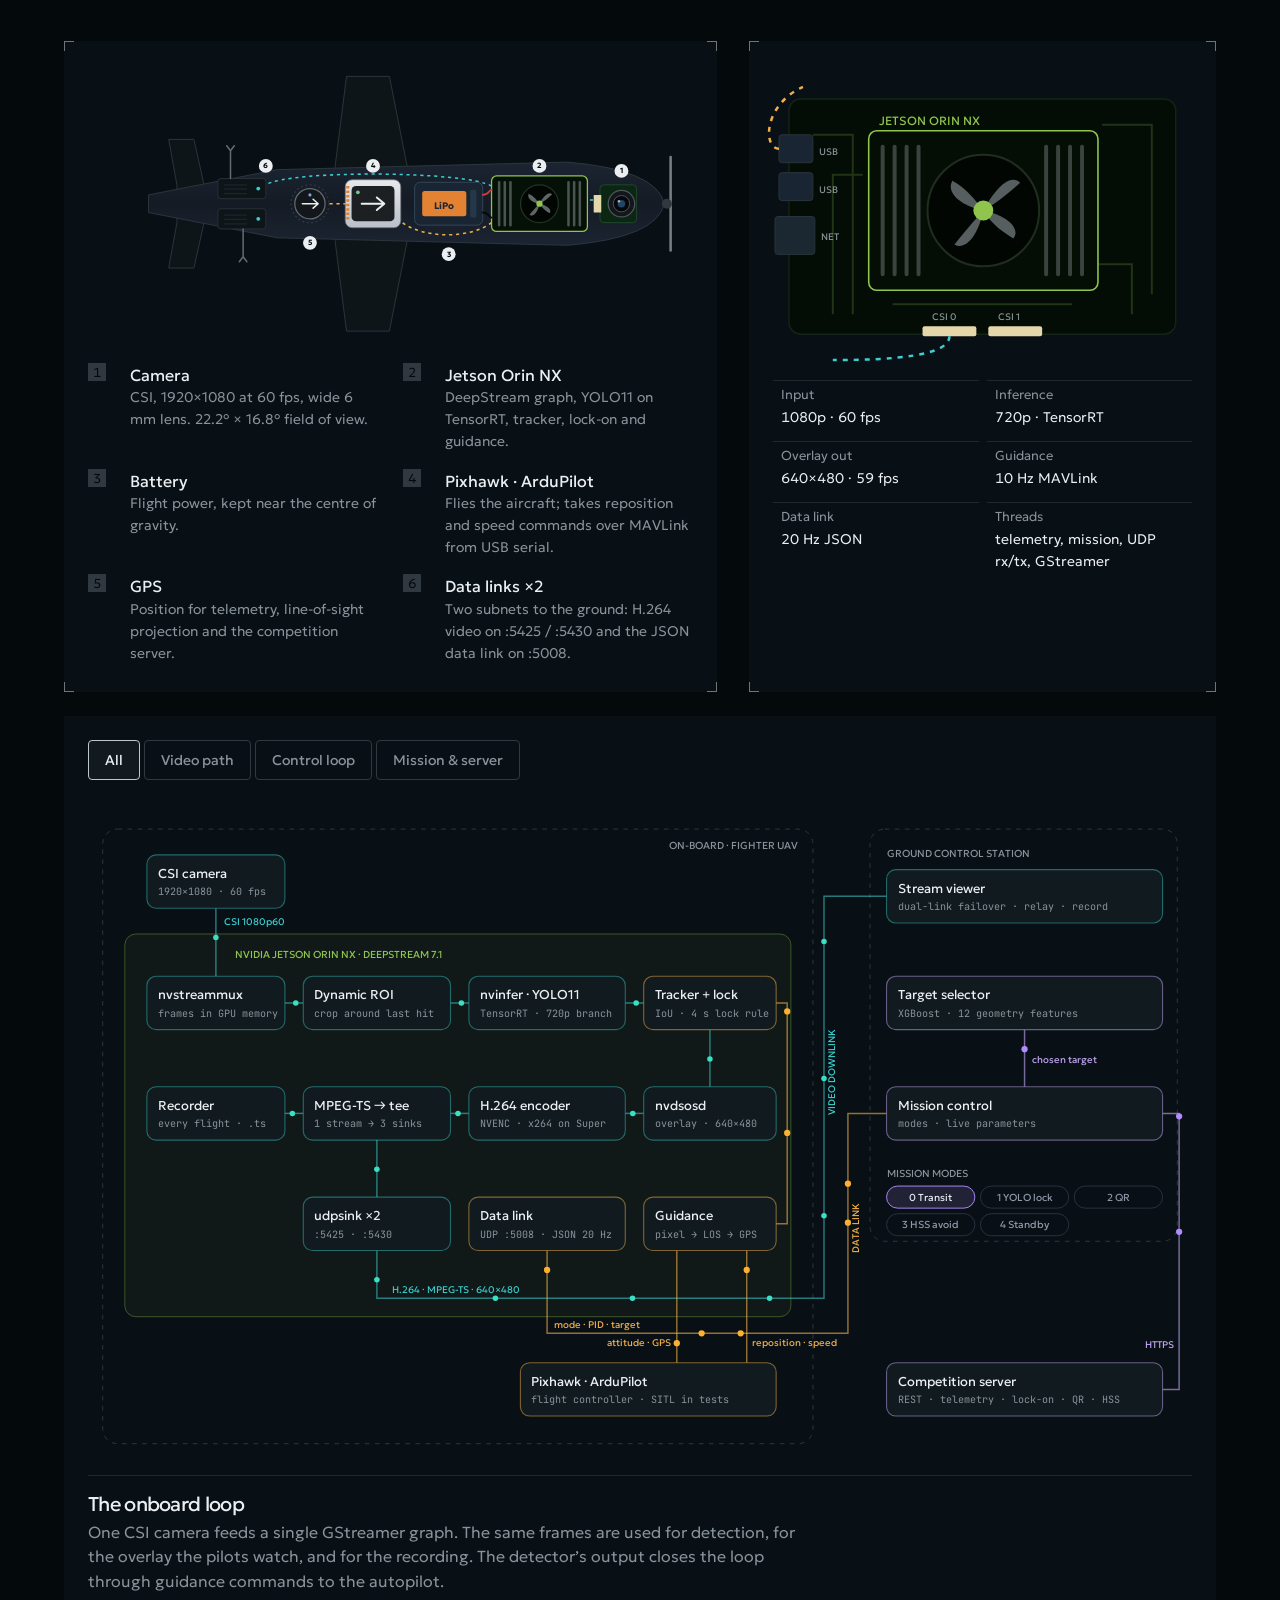
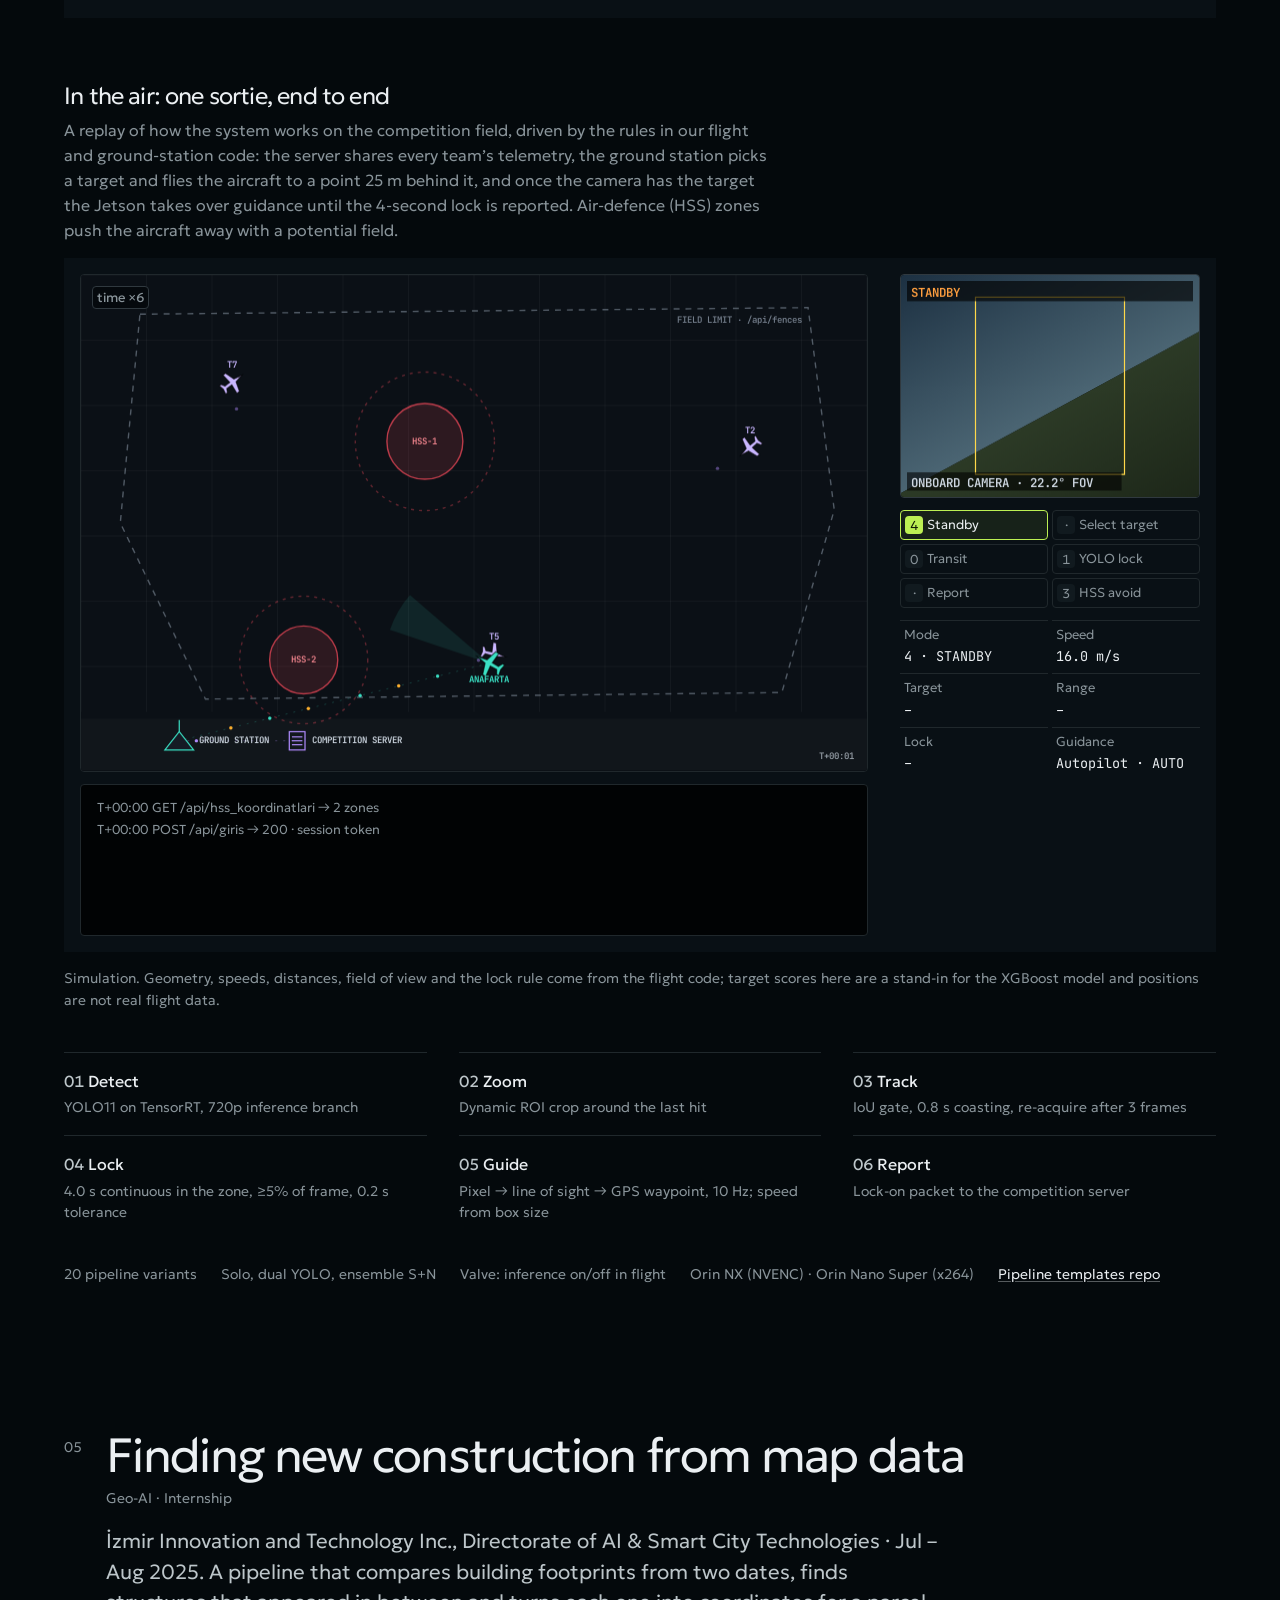
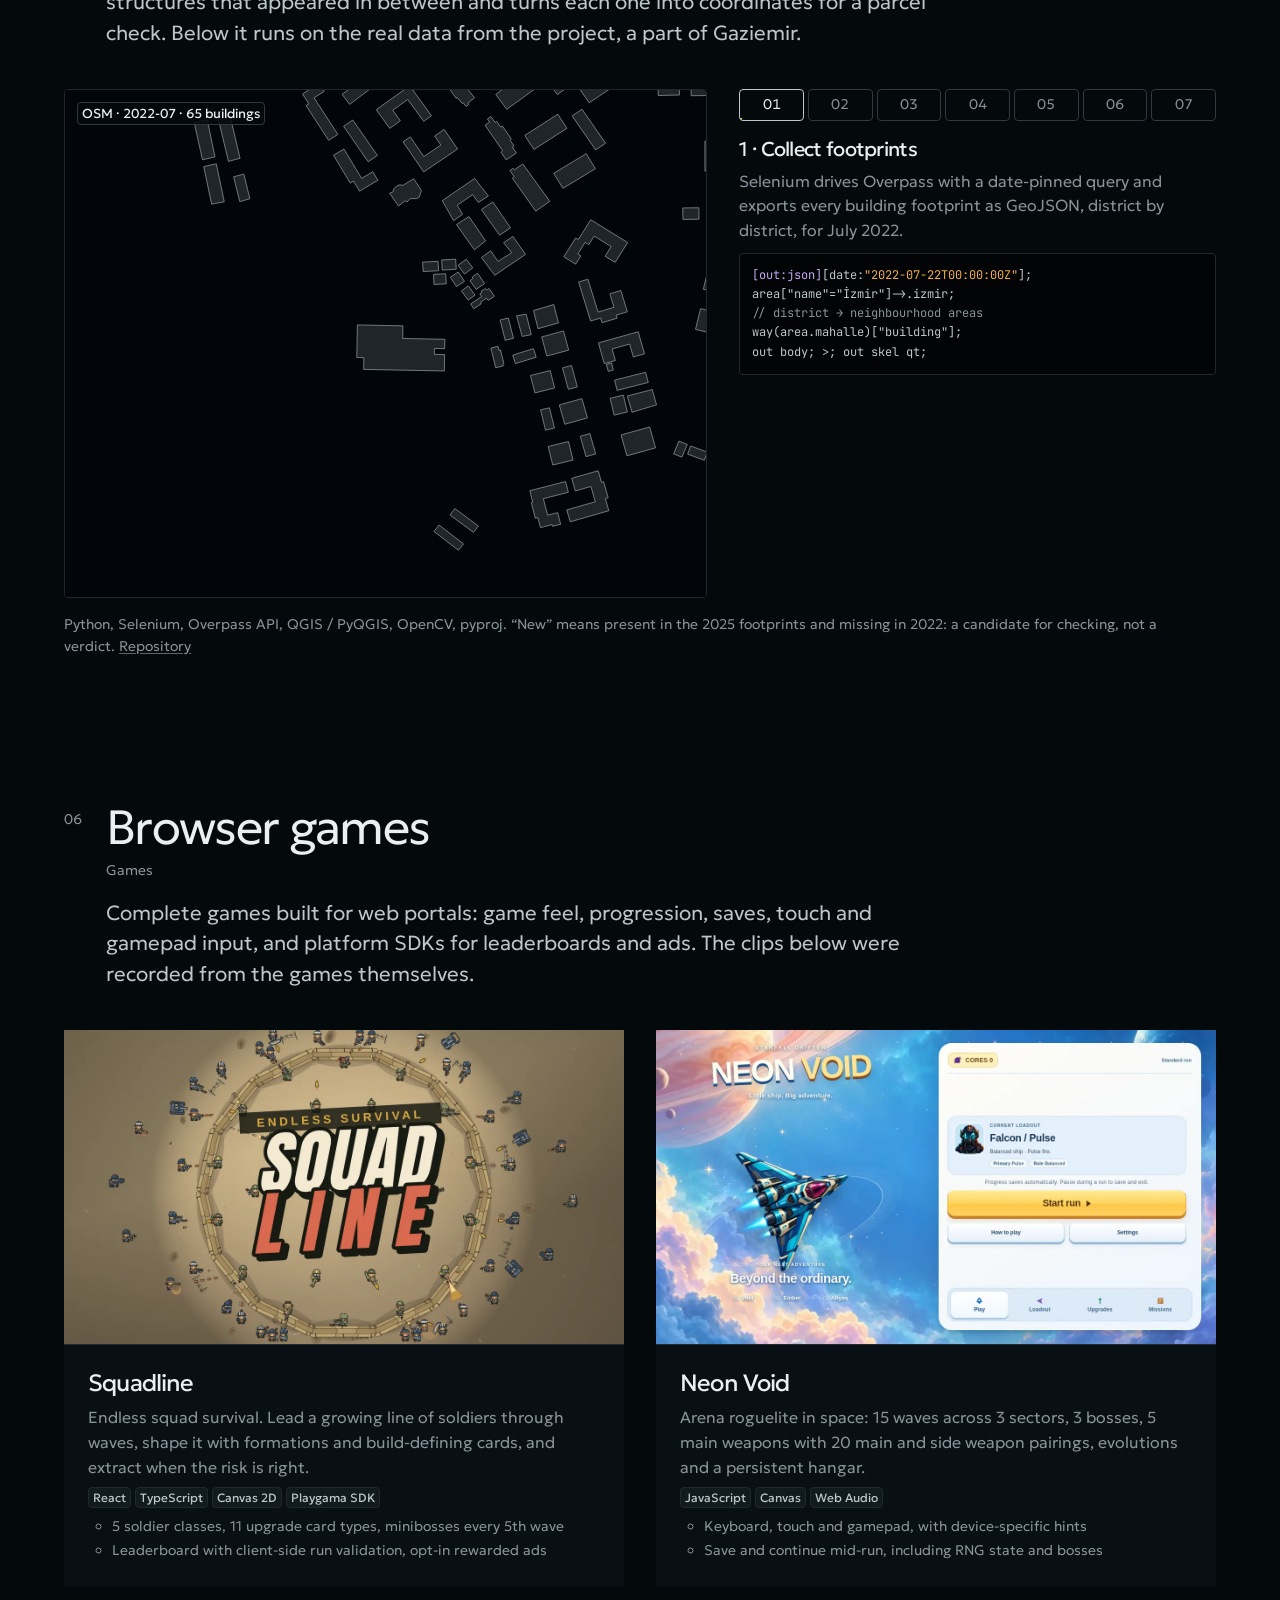
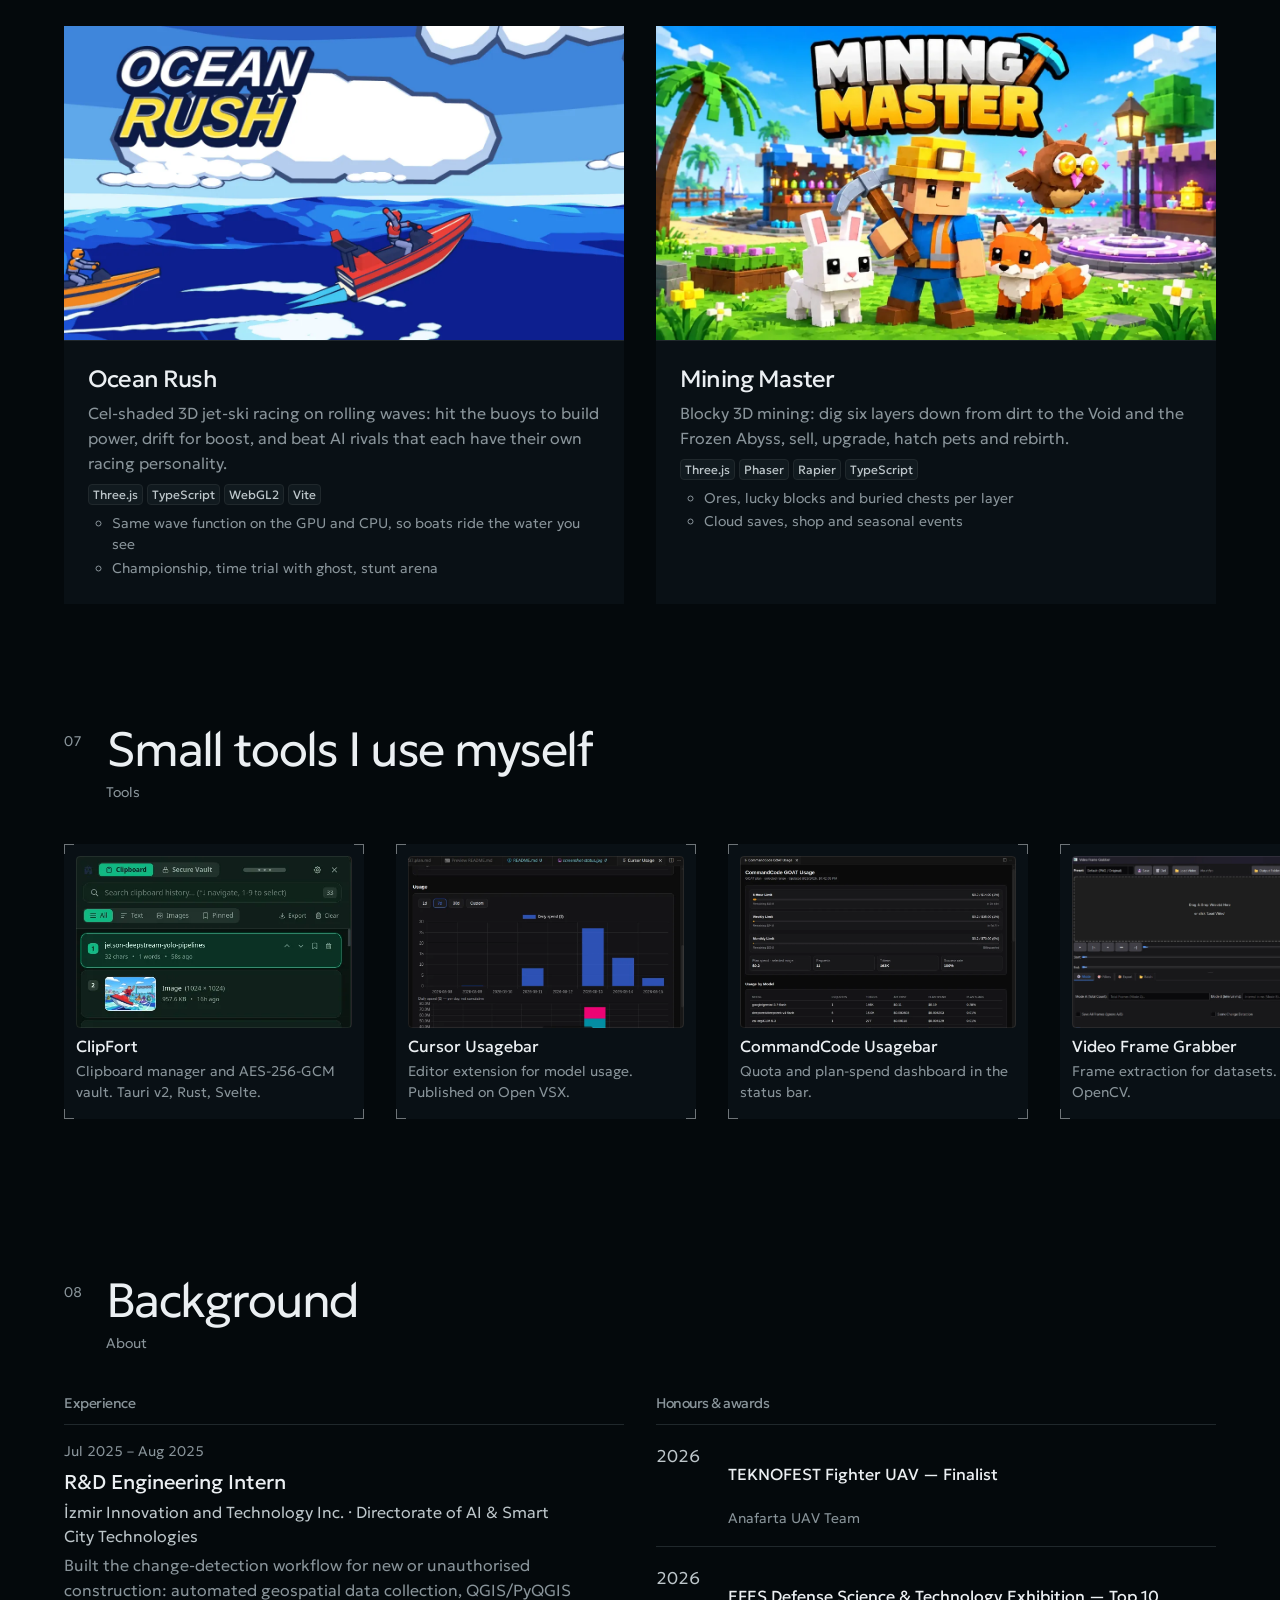
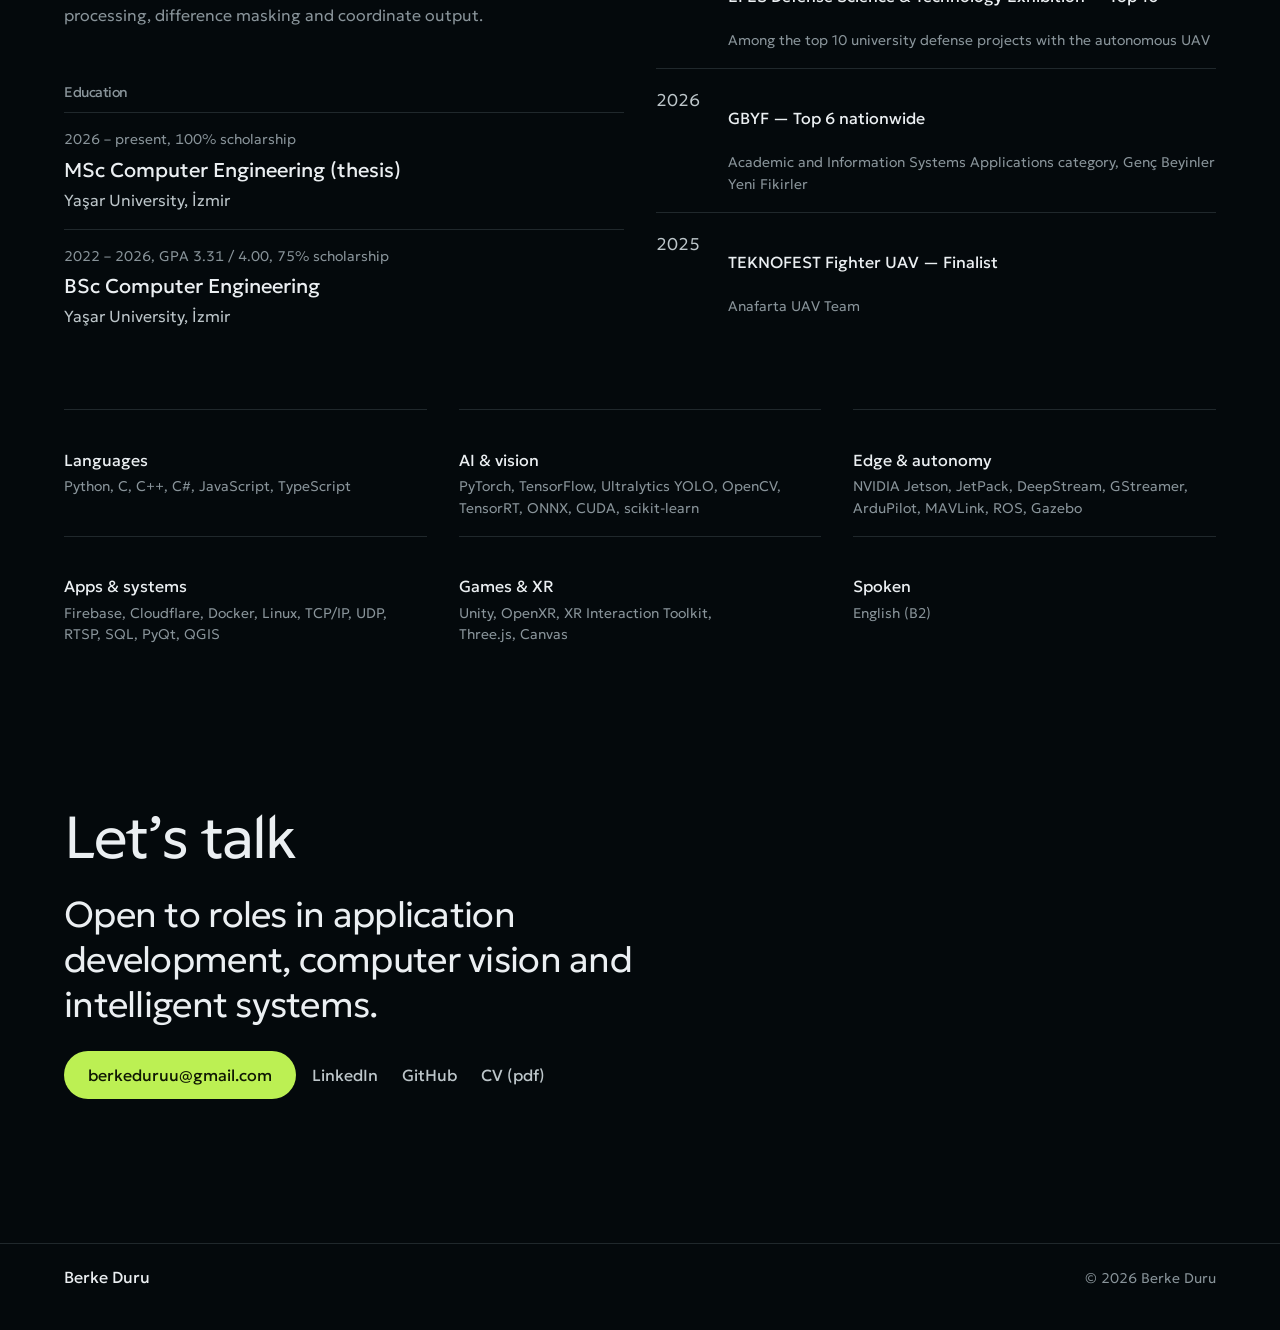
==== commit 6e9d7602: "Add Colab Studio demo videos and link the public repository" ====
--- a/index.html
+++ b/index.html
@@ -133,7 +133,7 @@
     <div class="section-head">
       <h2>Colab Station: a media studio on a rented GPU</h2>
       <p class="section-cat">GPU Studio · Generative AI</p>
-      <p class="section-lede">2026 · Python (aiohttp), React / TypeScript, ComfyUI, SQLite, Google Colab L4, MCP. A private production studio for images, video, 3D models, music, speech and transcription. A small server on a VDS owns the queue and the money side: it starts a Colab GPU only when a job arrives, runs the job in ComfyUI, hands the file back and shuts the GPU down when it goes idle. It has two front doors: a chat-style web UI and an MCP server that lets Claude Code generate media from any project.</p>
+      <p class="section-lede">2026 · Python (aiohttp), React / TypeScript, ComfyUI, SQLite, Google Colab L4, MCP. An open-source studio for images, video with sound, 3D models, music, speech, voice cloning and transcription. A small server on a VDS owns the queue and the money side: it starts a Colab GPU only when a job arrives, runs the job in ComfyUI, hands the file back and shuts the GPU down when it goes idle. It has two front doors: a chat-style web UI and an MCP server that lets Claude Code generate media from any project.</p>
     </div>
 
     <div class="pos" id="cs" data-chapter="-1">
@@ -155,6 +155,21 @@
       </div>
     </div>
 
+    <div class="video-pair studio-videos">
+      <figure class="media-card">
+        <video controls playsinline preload="none" poster="assets/img/colab-linkedin-poster.jpg">
+          <source src="assets/video/colab-linkedin.mp4" type="video/mp4">
+        </video>
+        <figcaption><strong>The studio, in use.</strong> Image, video with sound, 3D, music, speech and transcription, all recorded from the running app. Narrated and captioned in Turkish.</figcaption>
+      </figure>
+      <figure class="media-card">
+        <video controls playsinline preload="none" poster="assets/img/colab-kredi-poster.jpg">
+          <source src="assets/video/colab-kredi.mp4" type="video/mp4">
+        </video>
+        <figcaption><strong>Why a rented GPU, and the Claude part.</strong> Colab’s monthly L4 hours, a one-command install, and Claude Code generating and downloading an image through MCP. Narrated and captioned in Turkish.</figcaption>
+      </figure>
+    </div>
+
     <ul class="pos-stats" aria-label="Project figures">
       <li><b data-count="7" data-dec="0">7</b><span>generation modes behind one queue: image, prompt help, video, music, speech, transcription, 3D</span></li>
       <li><b data-count="1.8" data-dec="1">1.8</b><span>minutes from “no GPU” to a ready ComfyUI, down from 4.8 after measuring every step</span></li>
@@ -168,7 +183,12 @@
       <div><h3>Fail fast, never silently</h3><p>Jobs that would measurably exceed 30 minutes are rejected up front. A model download with no new bytes for 10 minutes, a dead ComfyUI or a dropped websocket ends the job with a clear error instead of a hung “running”.</p></div>
       <div><h3>Measured, and reproducible</h3><p>Python 3.13 and torch come from a lock file, ComfyUI is pinned to a commit and the wheel archive is checked by sha256. Time estimates come from learned per-node timings on the real L4, not guesses.</p></div>
     </div>
-    <p class="fine">The diagram and job IDs are illustrations of the real workflow. The studio runs behind a login and the repository is private, so there is no public link; figures are from my own measurements on the L4.</p>
+    <div class="pill-row">
+      <span class="pill">AGPL-3.0</span>
+      <span class="pill">ComfyUI · Colab L4</span>
+      <a class="pill pill-link" href="https://github.com/berkeduruu/colab-studio" target="_blank" rel="noopener">colab-studio on GitHub</a>
+    </div>
+    <p class="fine">The diagram and its job IDs are illustrations of the real workflow; the clips above come from the app itself. Figures are from my own measurements on the L4.</p>
   </li>
 
   <!-- 03 UAV -->
--- a/css/style.css
+++ b/css/style.css
@@ -272,6 +272,8 @@
 }
 .video-pair { display: grid; grid-template-columns: minmax(0, 1fr) minmax(0, 1fr); gap: var(--gap-columns); }
 .video-pair video { aspect-ratio: 4 / 3; object-fit: cover; }
+.studio-videos { margin-bottom: var(--space-xl); }
+.studio-videos video { aspect-ratio: 16 / 9; object-fit: contain; }
 
 .roi-block {
   display: grid;
